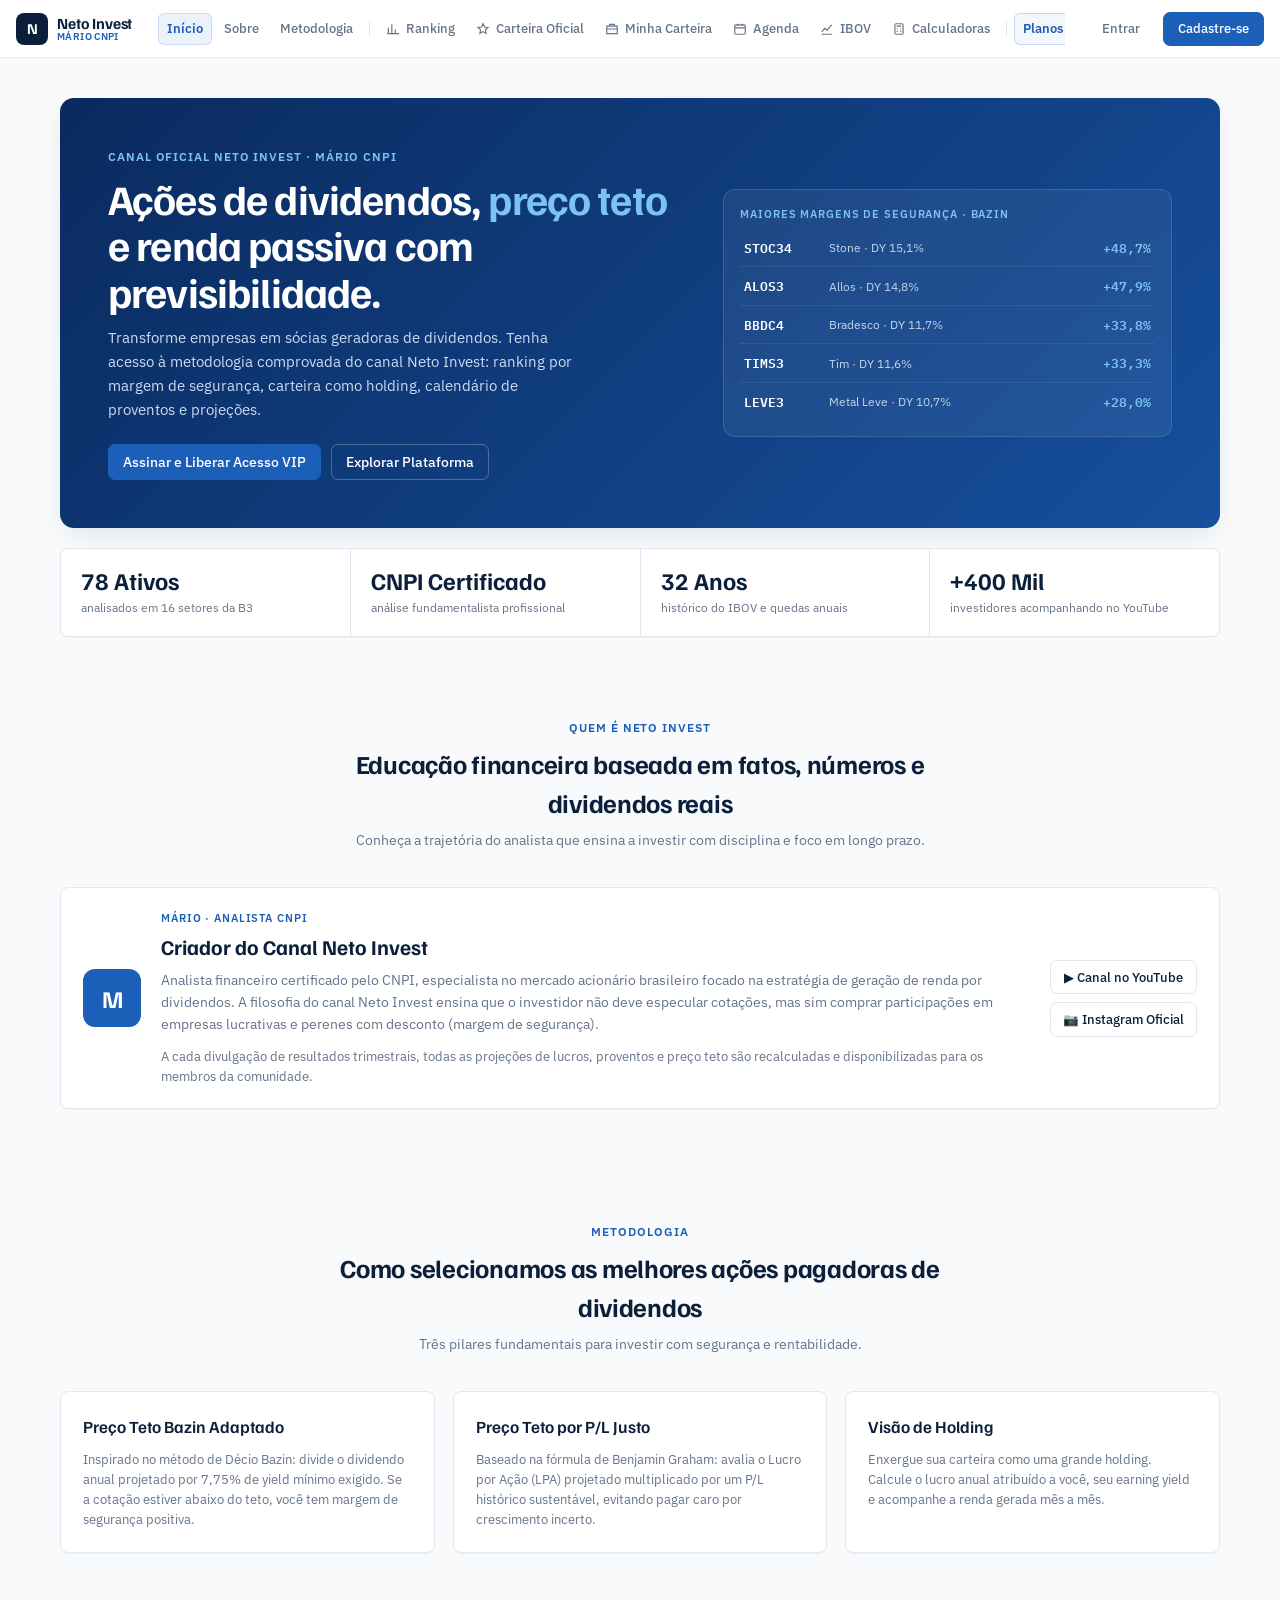
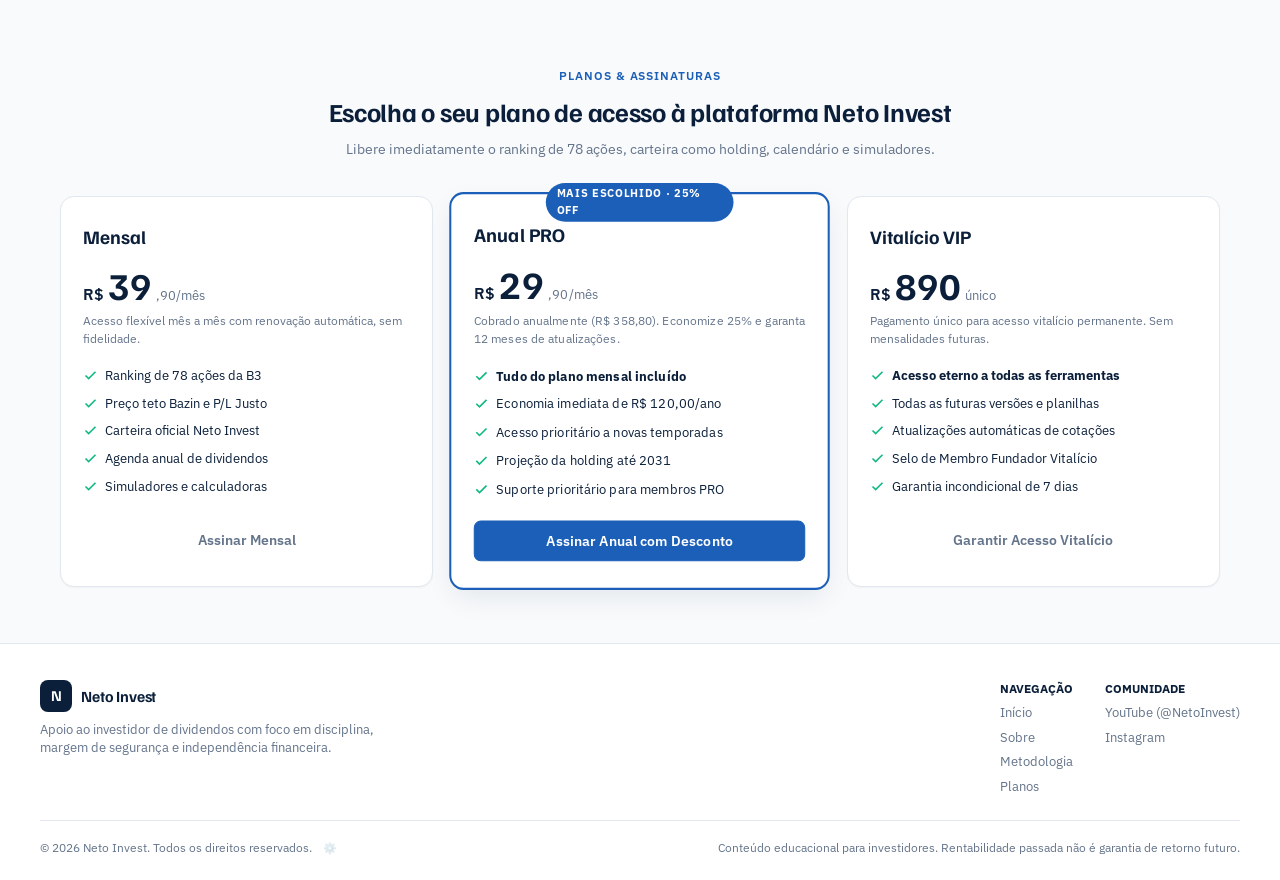
==== index.html @ 508e2dab "feat: site neto invest com landing page e plataforma de membros" ====
<!doctype html>
<html lang="pt-BR">
<head>
<meta charset="utf-8">
<meta name="viewport" content="width=device-width,initial-scale=1,viewport-fit=cover">
<title>Neto Invest · Ações de Dividendos, Preço Teto & Análise Fundamentalista</title>
<meta name="description" content="Plataforma oficial Neto Invest com Mário, CNPI. Preço teto por Bazin e Graham, carteira como holding, agenda de dividendos e simuladores para investidores de longo prazo.">

<!-- Google Fonts -->
<link rel="preconnect" href="https://fonts.googleapis.com">
<link rel="preconnect" href="https://fonts.gstatic.com" crossorigin>
<link rel="stylesheet" href="https://fonts.googleapis.com/css2?family=Familjen+Grotesk:wght@500;600;700&family=IBM+Plex+Sans:wght@400;500;600&family=IBM+Plex+Mono:wght@400;500;600&display=swap">

<style>
/* ==========================================================================
   NETO INVEST - Design System Minimalista & Responsivo
   ========================================================================== */

:root {
  --bg: #F8FAFC;
  --surface: #FFFFFF;
  --sunk: #F1F5F9;
  --line: #E2E8F0;
  --line-strong: #CBD5E1;
  --ink: #0B1F3A;
  --muted: #64748B;
  --accent: #1B5FB8;
  --accent-ink: #FFFFFF;
  --accent-soft: #EAF2FC;
  --gold: #2A8CD8;
  --gold-soft: #E5F2FC;
  --good: #10B981;
  --good-soft: #ECFDF5;
  --warn: #B7780A;
  --warn-soft: #FBF0D9;
  --bad: #EF4444;
  --bad-soft: #FEE2E2;
  --side: #FFFFFF;
  --side-ink: #0B1F3A;
  --side-muted: #6A7B90;
  --hero: #0A2A5E;
  --sky: #7CC3F2;

  --f-display: "Familjen Grotesk", -apple-system, BlinkMacSystemFont, "Segoe UI", Roboto, sans-serif;
  --f-body: "IBM Plex Sans", -apple-system, BlinkMacSystemFont, "Segoe UI", Roboto, sans-serif;
  --f-mono: "IBM Plex Mono", SFMono-Regular, Menlo, Monaco, Consolas, monospace;

  --r: 8px;
  --r-lg: 14px;
  --shadow-sm: 0 1px 2px rgba(0, 0, 0, 0.04);
  --shadow-md: 0 4px 14px -2px rgba(11, 31, 58, 0.06);
  --shadow-lg: 0 10px 28px -4px rgba(11, 31, 58, 0.09);
}

*, *::before, *::after {
  box-sizing: border-box;
  margin: 0;
  padding: 0;
}

html {
  scroll-behavior: smooth;
  height: 100%;
}

body {
  background: var(--bg);
  color: var(--ink);
  font-family: var(--f-body);
  font-size: 14px;
  line-height: 1.5;
  -webkit-font-smoothing: antialiased;
  min-height: 100%;
  display: flex;
  flex-direction: column;
}

a {
  color: inherit;
  text-decoration: none;
}

.num, td.n, .mono {
  font-family: var(--f-mono);
  font-variant-numeric: tabular-nums;
}

/* ==========================================================================
   TOP HEADER (100% Horizontal, Alinhado, Minimalista)
   ========================================================================== */

.site-header {
  position: sticky;
  top: 0;
  z-index: 1000;
  height: 58px;
  background: rgba(255, 255, 255, 0.98);
  backdrop-filter: blur(14px);
  -webkit-backdrop-filter: blur(14px);
  border-bottom: 1px solid var(--line);
  padding: 0 16px;
  display: flex;
  align-items: center;
  width: 100%;
}

.nav-container {
  width: 100%;
  max-width: 1400px;
  margin: 0 auto;
  display: flex;
  align-items: center;
  justify-content: space-between;
  gap: 12px;
  height: 100%;
}

.brand-wrapper {
  display: flex;
  align-items: center;
  gap: 9px;
  text-decoration: none;
  cursor: pointer;
  flex-shrink: 0;
}

.brand-icon {
  width: 32px;
  height: 32px;
  border-radius: 8px;
  background: var(--ink);
  color: #FFFFFF;
  display: grid;
  place-items: center;
  font-family: var(--f-display);
  font-weight: 700;
  font-size: 15px;
}

.brand-text-group {
  display: flex;
  flex-direction: column;
  line-height: 1.15;
}

.brand-title {
  font-family: var(--f-display);
  font-size: 15.5px;
  font-weight: 700;
  color: var(--ink);
  letter-spacing: -0.01em;
  white-space: nowrap;
}

.brand-tag {
  font-size: 9.5px;
  font-weight: 600;
  color: var(--accent);
  letter-spacing: 0.04em;
  text-transform: uppercase;
}

/* Horizontal Nav Menu */
.main-horizontal-nav {
  display: flex !important;
  flex-direction: row !important;
  align-items: center !important;
  gap: 3px !important;
  overflow-x: auto !important;
  white-space: nowrap !important;
  scrollbar-width: none !important;
  -webkit-overflow-scrolling: touch !important;
  flex: 1 !important;
  justify-content: flex-start !important; margin: 0 10px !important;
  padding: 0 4px !important;
}

.main-horizontal-nav::-webkit-scrollbar {
  display: none !important;
}

.hnav-link {
  display: inline-flex !important;
  flex-direction: row !important;
  align-items: center !important;
  gap: 6px !important;
  height: 32px !important;
  padding: 0 8px !important;
  border-radius: 6px !important;
  font-size: 12.5px !important;
  font-weight: 500 !important;
  color: var(--muted) !important;
  text-decoration: none !important;
  white-space: nowrap !important;
  transition: all 0.15s ease !important;
  background: transparent !important;
  border: 1px solid transparent !important;
  cursor: pointer !important;
  flex-shrink: 0 !important;
}

.hnav-link:hover {
  color: var(--ink) !important;
  background: var(--sunk) !important;
}

.hnav-link.active {
  color: var(--accent) !important;
  background: var(--accent-soft) !important;
  border-color: rgba(27, 95, 184, 0.15) !important;
  font-weight: 600 !important;
}

.hnav-svg {
  width: 14px !important;
  height: 14px !important;
  stroke: currentColor !important;
  fill: none !important;
  stroke-width: 1.8 !important;
  flex-shrink: 0 !important;
}

.hnav-divider {
  width: 1px !important;
  height: 16px !important;
  background: var(--line) !important;
  margin: 0 4px !important;
  flex-shrink: 0 !important;
  display: inline-block !important;
}

.hnav-cta {
  color: var(--accent) !important;
  font-weight: 600 !important;
  background: rgba(27, 95, 184, 0.05) !important;
  border: 1px solid rgba(27, 95, 184, 0.2) !important;
}

.hnav-cta:hover {
  background: var(--accent-soft) !important;
  border-color: var(--accent) !important;
}

.user-actions {
  display: flex;
  align-items: center;
  gap: 8px;
  flex-shrink: 0;
}

.user-actions button, .user-actions .btn {
  font-size: 13px;
  padding: 6px 14px;
  height: 34px;
  white-space: nowrap;
}

.user-profile-badge {
  display: flex;
  align-items: center;
  gap: 8px;
  background: var(--surface);
  border: 1px solid var(--line);
  padding: 3px 10px;
  border-radius: 99px;
  height: 34px;
}

.user-avatar {
  width: 22px;
  height: 22px;
  border-radius: 50%;
  background: var(--accent);
  color: #fff;
  font-size: 11px;
  font-weight: 700;
  display: grid;
  place-items: center;
}

.user-info {
  display: flex;
  align-items: center;
  gap: 6px;
  font-size: 12px;
}

.plan-pill {
  font-size: 10px;
  padding: 2px 6px;
  border-radius: 99px;
  font-weight: 600;
  text-transform: uppercase;
}

.plan-pill.vip {
  background: var(--gold-soft);
  color: var(--accent);
}

.plan-pill.free {
  background: var(--sunk);
  color: var(--muted);
}

/* ==========================================================================
   Botões e Controles
   ========================================================================== */

button, .btn {
  font-family: inherit;
  font-size: 13.5px;
  font-weight: 500;
  border-radius: 7px;
  border: 1px solid var(--line);
  background: var(--surface);
  color: var(--ink);
  padding: 7px 14px;
  cursor: pointer;
  display: inline-flex;
  align-items: center;
  justify-content: center;
  gap: 6px;
  transition: all 0.15s ease;
}

button:hover, .btn:hover {
  border-color: var(--muted);
}

button.pri, .btn.pri {
  background: var(--accent);
  color: #FFFFFF;
  border-color: var(--accent);
}

button.pri:hover, .btn.pri:hover {
  background: #14488D;
  border-color: #14488D;
}

button.ghost, .btn.ghost {
  background: transparent;
  border-color: transparent;
  color: var(--muted);
}

button.ghost:hover, .btn.ghost:hover {
  color: var(--ink);
  background: var(--sunk);
}

button.x {
  border: 0;
  background: transparent;
  color: var(--muted);
  padding: 4px;
  font-size: 16px;
  cursor: pointer;
}

button.x:hover {
  color: var(--bad);
}

input, select {
  font: inherit;
  color: var(--ink);
  background: var(--surface);
  border: 1px solid var(--line);
  border-radius: 7px;
  padding: 7px 11px;
  font-size: 13.5px;
}

input:focus, select:focus {
  outline: none;
  border-color: var(--accent);
  box-shadow: 0 0 0 3px rgba(27, 95, 184, 0.12);
}

/* ==========================================================================
   Layout da Página e Seções
   ========================================================================== */

.landing-section {
  padding: 56px 20px;
  max-width: 1200px;
  margin: 0 auto;
  width: 100%;
}

.site-hero {
  padding: 40px 20px 24px;
  max-width: 1200px;
  margin: 0 auto;
}

.hero-card {
  background: linear-gradient(135deg, #0A2A5E 0%, #16509E 100%);
  color: #FFFFFF;
  border-radius: var(--r-lg);
  padding: clamp(26px, 4vw, 48px);
  display: grid;
  grid-template-columns: minmax(0, 1.3fr) minmax(0, 1fr);
  gap: 32px;
  align-items: center;
  box-shadow: var(--shadow-lg);
}

.hero-tag {
  color: var(--sky);
  font-size: 11.5px;
  letter-spacing: 0.08em;
  text-transform: uppercase;
  font-weight: 600;
  display: inline-block;
  margin-bottom: 10px;
}

.hero-card h1 {
  font-family: var(--f-display);
  font-size: clamp(28px, 4vw, 42px);
  line-height: 1.1;
  font-weight: 700;
  letter-spacing: -0.02em;
  margin-bottom: 12px;
  color: #fff;
}

.hero-card h1 em {
  font-style: normal;
  color: var(--sky);
}

.hero-card p {
  color: #C9DCF2;
  font-size: 15px;
  line-height: 1.6;
  max-width: 52ch;
  margin-bottom: 22px;
}

.hero-buttons {
  display: flex;
  gap: 10px;
  flex-wrap: wrap;
}

.hero-tape {
  background: rgba(255, 255, 255, 0.06);
  border: 1px solid rgba(255, 255, 255, 0.12);
  border-radius: 12px;
  padding: 16px;
  display: flex;
  flex-direction: column;
  gap: 2px;
}

.hero-tape .tape-row {
  display: grid;
  grid-template-columns: 75px 1fr auto;
  gap: 10px;
  align-items: center;
  padding: 8px 4px;
  border-bottom: 1px solid rgba(255, 255, 255, 0.08);
  font-size: 13px;
}

.hero-tape .tape-row:last-child {
  border-bottom: 0;
}

.hero-tape .tk {
  color: #FFFFFF;
  font-family: var(--f-mono);
  font-weight: 600;
}

.hero-tape .co {
  color: #C3D5EB;
  font-size: 12px;
}

.hero-tape .mg {
  color: var(--sky);
  font-family: var(--f-mono);
  font-weight: 600;
}

/* Métricas */
.metrics-row {
  display: grid;
  grid-template-columns: repeat(4, 1fr);
  gap: 1px;
  background: var(--line);
  border: 1px solid var(--line);
  border-radius: var(--r);
  overflow: hidden;
  box-shadow: var(--shadow-sm);
  margin-top: 20px;
}

.metric-item {
  background: var(--surface);
  padding: 18px 20px;
}

.metric-item b {
  display: block;
  font-family: var(--f-display);
  font-size: 24px;
  font-weight: 700;
  color: var(--ink);
  line-height: 1.1;
  margin-bottom: 4px;
}

.metric-item span {
  font-size: 12px;
  color: var(--muted);
}

/* Cabeçalhos de Seção */
.section-head {
  text-align: center;
  max-width: 640px;
  margin: 0 auto 36px;
}

.section-head .eyebrow {
  color: var(--accent);
  font-size: 11.5px;
  font-weight: 600;
  letter-spacing: 0.08em;
  text-transform: uppercase;
}

.section-head h2 {
  font-family: var(--f-display);
  font-size: 26px;
  font-weight: 700;
  margin: 6px 0 8px;
  letter-spacing: -0.01em;
}

.section-head p {
  color: var(--muted);
  font-size: 14px;
}

/* Grid de Metodologia */
.features-grid {
  display: grid;
  grid-template-columns: repeat(3, 1fr);
  gap: 18px;
}

.feature-box {
  background: var(--surface);
  border: 1px solid var(--line);
  border-radius: var(--r);
  padding: 22px;
  display: flex;
  flex-direction: column;
  gap: 10px;
  box-shadow: var(--shadow-sm);
  transition: all 0.2s ease;
}

.feature-box:hover {
  border-color: var(--accent);
  box-shadow: var(--shadow-md);
  transform: translateY(-2px);
}

.feature-box h3 {
  font-family: var(--f-display);
  font-size: 17px;
  font-weight: 600;
}

.feature-box p {
  color: var(--muted);
  font-size: 13px;
  line-height: 1.55;
}

/* Painel Sobre */
.panel {
  background: var(--surface);
  border: 1px solid var(--line);
  border-radius: var(--r);
  padding: 22px;
  box-shadow: var(--shadow-sm);
}

.about {
  display: grid;
  grid-template-columns: auto minmax(0, 1fr) auto;
  gap: 20px;
  align-items: center;
}

.avatar {
  width: 58px;
  height: 58px;
  border-radius: 12px;
  background: var(--accent);
  color: var(--accent-ink);
  display: grid;
  place-items: center;
  font-family: var(--f-display);
  font-weight: 700;
  font-size: 24px;
}

.links {
  display: flex;
  gap: 8px;
  flex-wrap: wrap;
}

.links a {
  text-decoration: none;
  color: var(--ink);
  border: 1px solid var(--line);
  padding: 7px 12px;
  border-radius: 7px;
  font-weight: 500;
  font-size: 12.5px;
}

.links a:hover {
  border-color: var(--accent);
  color: var(--accent);
}

/* ==========================================================================
   Planos de Assinatura (Monetização)
   ========================================================================== */

.pricing-grid {
  display: grid;
  grid-template-columns: repeat(3, 1fr);
  gap: 20px;
}

.pricing-card {
  background: var(--surface);
  border: 1px solid var(--line);
  border-radius: var(--r-lg);
  padding: 26px 22px;
  display: flex;
  flex-direction: column;
  position: relative;
  box-shadow: var(--shadow-sm);
  transition: all 0.2s ease;
}

.pricing-card:hover {
  border-color: var(--accent);
  box-shadow: var(--shadow-md);
}

.pricing-card.featured {
  border-color: var(--accent);
  border-width: 2px;
  box-shadow: var(--shadow-lg);
  transform: scale(1.02);
}

.popular-badge {
  position: absolute;
  top: -11px;
  left: 50%;
  transform: translateX(-50%);
  background: var(--accent);
  color: #fff;
  font-size: 10.5px;
  font-weight: 700;
  text-transform: uppercase;
  letter-spacing: 0.05em;
  padding: 3px 11px;
  border-radius: 99px;
}

.pricing-name {
  font-family: var(--f-display);
  font-size: 19px;
  font-weight: 700;
}

.pricing-price {
  margin: 14px 0 6px;
  display: flex;
  align-items: baseline;
  gap: 4px;
}

.pricing-price .curr {
  font-size: 16px;
  font-weight: 600;
  color: var(--ink);
}

.pricing-price .val {
  font-family: var(--f-display);
  font-size: 38px;
  font-weight: 700;
  color: var(--ink);
  line-height: 1;
}

.pricing-price .cycle {
  font-size: 12.5px;
  color: var(--muted);
}

.pricing-desc {
  font-size: 12px;
  color: var(--muted);
  min-height: 36px;
  margin-bottom: 18px;
}

.pricing-features {
  display: flex;
  flex-direction: column;
  gap: 9px;
  margin-bottom: 22px;
  flex: 1;
}

.pricing-features div {
  font-size: 12.5px;
  display: flex;
  align-items: flex-start;
  gap: 7px;
  color: var(--ink);
}

.pricing-features svg {
  width: 15px;
  height: 15px;
  stroke: var(--good);
  stroke-width: 2.5;
  fill: none;
  flex-shrink: 0;
  margin-top: 2px;
}

.pricing-btn {
  width: 100%;
  padding: 10px;
  font-weight: 600;
  font-size: 13.5px;
  border-radius: 7px;
}

/* ==========================================================================
   Terminal de Membros (Conteúdo do Artefato)
   ========================================================================== */

.terminal-frame {
  background: var(--surface);
  border: 1px solid var(--line);
  border-radius: var(--r-lg);
  overflow: hidden;
  box-shadow: var(--shadow-lg);
}

.terminal-header-bar {
  background: var(--ink);
  color: #FFFFFF;
  padding: 12px 18px;
  display: flex;
  justify-content: space-between;
  align-items: center;
  border-bottom: 1px solid rgba(255, 255, 255, 0.1);
  flex-wrap: wrap;
  gap: 8px;
}

/* Platform Terminal Frame & Horizontal Layout */
.terminal-frame {
  background: var(--surface);
  border: 1px solid var(--line);
  border-radius: var(--r-lg);
  overflow: hidden;
  box-shadow: var(--shadow-md);
}

.terminal-horizontal-bar {
  display: flex;
  align-items: center;
  justify-content: space-between;
  gap: 12px;
  padding: 10px 16px;
  background: #FFFFFF;
  border-bottom: 1px solid var(--line);
  overflow-x: auto;
  scrollbar-width: none;
  -webkit-overflow-scrolling: touch;
}

.terminal-horizontal-bar::-webkit-scrollbar {
  display: none;
}

.terminal-tabs-track {
  display: flex;
  align-items: center;
  gap: 4px;
  flex-shrink: 0;
}

.ttab {
  display: inline-flex;
  align-items: center;
  gap: 7px;
  padding: 7px 14px;
  border-radius: 7px;
  font-size: 13px;
  font-weight: 500;
  color: var(--muted);
  background: transparent;
  border: 1px solid transparent;
  cursor: pointer;
  white-space: nowrap;
  transition: all 0.15s ease;
}

.ttab:hover {
  color: var(--ink);
  background: var(--sunk);
}

.ttab.active {
  color: var(--accent);
  background: var(--accent-soft);
  border-color: rgba(27, 95, 184, 0.2);
  font-weight: 600;
}

.ttab svg {
  width: 15px;
  height: 15px;
  stroke: currentColor;
  fill: none;
  stroke-width: 1.8;
  flex-shrink: 0;
}

.terminal-bar-meta {
  display: flex;
  align-items: center;
  gap: 10px;
  font-size: 12px;
  color: var(--muted);
  flex-shrink: 0;
  margin-left: auto;
}

.meta-pill {
  display: inline-flex;
  align-items: center;
  gap: 6px;
  padding: 4px 10px;
  border-radius: 99px;
  background: var(--good-soft);
  color: var(--good);
  font-size: 11px;
  font-weight: 600;
}

.meta-dot {
  width: 6px;
  height: 6px;
  border-radius: 50%;
  background: var(--good);
}

.meta-reset-btn {
  font-size: 11.5px;
  padding: 4px 10px;
  border-radius: 6px;
  background: var(--sunk);
  border: 1px solid var(--line);
  color: var(--muted);
  cursor: pointer;
  transition: all 0.15s ease;
}

.meta-reset-btn:hover {
  color: var(--bad);
  border-color: var(--bad-soft);
}

.terminal-view-body {
  width: 100%;
  min-height: 500px;
  padding: 24px 20px 40px;
  background: var(--bg);
}

.wrap {
  max-width: 1180px;
  margin: 0 auto;
  display: flex;
  flex-direction: column;
  gap: 18px;
}

header.page {
  display: flex;
  justify-content: space-between;
  align-items: flex-end;
  gap: 14px;
  flex-wrap: wrap;
}

h1 {
  font-family: var(--f-display);
  font-size: 26px;
  line-height: 1.15;
  margin: 0;
  font-weight: 700;
}

h2 {
  font-family: var(--f-display);
  font-size: 17.5px;
  margin: 0;
  font-weight: 600;
}

.sub {
  color: var(--muted);
  margin: 4px 0 0;
  max-width: 60ch;
  font-size: 13.5px;
}

.eyebrow {
  font-size: 11px;
  letter-spacing: 0.08em;
  text-transform: uppercase;
  color: var(--muted);
  font-weight: 600;
}

.panel-h {
  display: flex;
  justify-content: space-between;
  align-items: center;
  gap: 12px;
  flex-wrap: wrap;
  margin-bottom: 14px;
}

.kpis {
  display: grid;
  grid-template-columns: repeat(4, minmax(0, 1fr));
  gap: 12px;
}

.kpi {
  background: var(--surface);
  border: 1px solid var(--line);
  border-radius: var(--r);
  padding: 13px 15px;
  display: flex;
  flex-direction: column;
  gap: 3px;
  min-width: 0;
}

.kpi .v {
  font-family: var(--f-mono);
  font-size: 21px;
  font-weight: 500;
  letter-spacing: -0.01em;
  white-space: nowrap;
  overflow: hidden;
  text-overflow: ellipsis;
}

.kpi .h {
  color: var(--muted);
  font-size: 11.5px;
}

.kpi.hl {
  background: var(--accent);
  border-color: var(--accent);
  color: var(--accent-ink);
}

.kpi.hl .eyebrow, .kpi.hl .h {
  color: inherit;
  opacity: 0.85;
}

.grid2 {
  display: grid;
  grid-template-columns: minmax(0, 1fr) minmax(0, 1fr);
  gap: 18px;
}

.tbl-wrap {
  overflow-x: auto;
  margin-inline: -4px;
}

table {
  width: 100%;
  border-collapse: collapse;
  font-size: 13px;
}

th {
  font-size: 11px;
  letter-spacing: 0.06em;
  text-transform: uppercase;
  color: var(--muted);
  font-weight: 600;
  text-align: left;
  padding: 9px 8px;
  border-bottom: 1px solid var(--line);
  white-space: nowrap;
}

th.n, td.n {
  text-align: right;
}

th.sort {
  cursor: pointer;
  user-select: none;
}

th.sort:hover {
  color: var(--ink);
}

th.sort.on {
  color: var(--accent);
}

td {
  padding: 9px 8px;
  border-bottom: 1px solid var(--line);
  white-space: nowrap;
}

tbody tr:last-child td {
  border-bottom: 0;
}

tr.click {
  cursor: pointer;
}

tr.click:hover td {
  background: var(--sunk);
}

.tk {
  font-family: var(--f-mono);
  font-weight: 600;
}

.co {
  color: var(--muted);
  font-size: 12px;
}

.pill {
  display: inline-block;
  padding: 2px 7px;
  border-radius: 99px;
  font-family: var(--f-mono);
  font-size: 11.5px;
  font-weight: 500;
}

.pill.good {
  background: var(--good-soft);
  color: var(--good);
}

.pill.warn {
  background: var(--warn-soft);
  color: var(--warn);
}

.pill.bad {
  background: var(--bad-soft);
  color: var(--bad);
}

.chip {
  display: inline-block;
  padding: 2px 7px;
  border-radius: 5px;
  background: var(--sunk);
  color: var(--muted);
  font-size: 11.5px;
}

input.q {
  width: 96px;
  text-align: right;
  font-family: var(--f-mono);
  padding: 4px 7px;
}

.seg {
  display: inline-flex;
  background: var(--sunk);
  border-radius: 8px;
  padding: 3px;
  gap: 2px;
}

.seg button {
  border: 0;
  background: transparent;
  padding: 5px 11px;
  border-radius: 6px;
  color: var(--muted);
  font-size: 12.5px;
}

.seg button.on {
  background: var(--surface);
  color: var(--ink);
  box-shadow: 0 1px 2px rgba(0, 0, 0, 0.08);
}

.tools {
  display: flex;
  gap: 10px;
  flex-wrap: wrap;
  align-items: center;
}

.tools input[type=search] {
  width: 220px;
}

.legend {
  display: flex;
  gap: 14px;
  flex-wrap: wrap;
  font-size: 12px;
  color: var(--muted);
}

.legend i {
  display: inline-block;
  width: 9px;
  height: 9px;
  border-radius: 2px;
  margin-right: 5px;
  vertical-align: -1px;
}

svg text {
  font-family: var(--f-mono);
  fill: var(--muted);
  font-size: 11px;
}

.pie-wrap {
  display: grid;
  grid-template-columns: minmax(0, 220px) minmax(0, 1fr);
  gap: 36px;
  align-items: center;
}

.pie {
  width: 100%;
  max-width: 220px;
  height: auto;
}

.alist {
  display: grid;
  grid-template-columns: repeat(2, minmax(0, 1fr));
  column-gap: 36px;
  max-width: 600px;
  gap: 6px 16px;
  font-size: 12px;
}

.alist div {
  display: flex;
  justify-content: space-between;
  gap: 8px;
  align-items: center;
}

.alist i {
  width: 10px;
  height: 10px;
  border-radius: 2px;
  display: inline-block;
  margin-right: 6px;
}

.growth {
  display: flex;
  gap: 10px;
  flex-wrap: wrap;
  margin-top: 10px;
  align-items: center;
  font-size: 12px;
  color: var(--muted);
}

.growth label {
  display: flex;
  align-items: center;
  gap: 5px;
}

.growth input {
  width: 58px;
  padding: 4px 5px;
  font-family: var(--f-mono);
  text-align: right;
}

.months {
  display: grid;
  grid-template-columns: repeat(12, minmax(0, 1fr));
  gap: 6px;
}

.mo {
  background: var(--sunk);
  border-radius: 7px;
  padding: 9px 7px;
  display: flex;
  flex-direction: column;
  gap: 5px;
  min-height: 145px;
  min-width: 0;
  border: 1px solid transparent;
}

.mo.now {
  border-color: var(--gold);
  background: var(--gold-soft);
}

.mo .mh {
  display: flex;
  justify-content: space-between;
  align-items: baseline;
  font-weight: 600;
  font-size: 11.5px;
  text-transform: uppercase;
  letter-spacing: 0.05em;
}

.mo .mv {
  font-family: var(--f-mono);
  font-size: 11.5px;
  color: var(--gold);
  font-weight: 500;
}

.mo .bar {
  height: 38px;
  display: flex;
  align-items: flex-end;
}

.mo .bar span {
  display: block;
  width: 100%;
  background: var(--gold);
  border-radius: 2px 2px 0 0;
  opacity: 0.85;
}

.mo .tks {
  display: flex;
  flex-wrap: wrap;
  gap: 3px;
}

.mo .tks span {
  font-family: var(--f-mono);
  font-size: 10px;
  background: var(--surface);
  padding: 1px 3px;
  border-radius: 3px;
}

.calc {
  display: grid;
  grid-template-columns: minmax(0, 300px) minmax(0, 1fr);
  gap: 20px;
}

.form {
  display: flex;
  flex-direction: column;
  gap: 11px;
}

.form label {
  display: flex;
  flex-direction: column;
  gap: 4px;
  font-size: 12px;
  color: var(--muted);
  font-weight: 500;
}

.form input {
  font-family: var(--f-mono);
}

.big {
  font-family: var(--f-mono);
  font-size: 27px;
  font-weight: 500;
  letter-spacing: -0.01em;
}

.note {
  font-size: 12px;
  color: var(--muted);
}

.novs {
  display: grid;
  grid-template-columns: repeat(auto-fill, minmax(140px, 1fr));
  gap: 8px;
}

.novs button {
  text-align: left;
  display: flex;
  flex-direction: column;
  gap: 2px;
  padding: 11px;
}

.novs .dy {
  font-family: var(--f-mono);
  color: var(--gold);
  font-size: 12.5px;
}

.mobnav {
  display: none;
}

/* ==========================================================================
   Modais & Gavetas
   ========================================================================== */

.modal-backdrop {
  position: fixed;
  inset: 0;
  background: rgba(8, 24, 52, 0.45);
  backdrop-filter: blur(4px);
  -webkit-backdrop-filter: blur(4px);
  z-index: 200;
  display: grid;
  place-items: center;
  padding: 16px;
}

.modal-card {
  background: var(--surface);
  border: 1px solid var(--line);
  border-radius: var(--r-lg);
  padding: 24px;
  width: 100%;
  max-width: 440px;
  box-shadow: var(--shadow-lg);
  animation: modalIn 0.16s ease-out;
}

.modal-card.modal-checkout {
  max-width: 700px;
}

.modal-card.modal-api-config {
  max-width: 560px;
}

@keyframes modalIn {
  from { opacity: 0; transform: scale(0.96); }
  to { opacity: 1; transform: scale(1); }
}

.modal-header {
  display: flex;
  justify-content: space-between;
  align-items: flex-start;
  margin-bottom: 16px;
}

.auth-tabs, .payment-tabs {
  display: flex;
  background: var(--sunk);
  padding: 3px;
  border-radius: 7px;
  gap: 2px;
  margin-bottom: 14px;
}

.auth-tabs .tab-btn, .payment-tabs .tab-btn {
  flex: 1;
  border: 0;
  background: transparent;
  padding: 7px 11px;
  border-radius: 6px;
  font-size: 12.5px;
  font-weight: 500;
  color: var(--muted);
}

.auth-tabs .tab-btn.active, .payment-tabs .tab-btn.active {
  background: var(--surface);
  color: var(--ink);
  font-weight: 600;
  box-shadow: 0 1px 3px rgba(0, 0, 0, 0.08);
}

.form-group {
  display: flex;
  flex-direction: column;
  gap: 4px;
  margin-bottom: 12px;
}

.form-group label {
  font-size: 12px;
  font-weight: 500;
  color: var(--muted);
}

.checkout-grid {
  display: grid;
  grid-template-columns: 1fr 1.25fr;
  gap: 22px;
}

.checkout-summary {
  background: var(--sunk);
  padding: 18px;
  border-radius: var(--r);
  display: flex;
  flex-direction: column;
  gap: 12px;
}

.checkout-plan-badge {
  background: var(--surface);
  border: 1px solid var(--line);
  padding: 11px;
  border-radius: 7px;
  display: flex;
  flex-direction: column;
}

.checkout-plan-badge b {
  font-size: 17px;
  color: var(--accent);
}

.checkout-plan-badge small {
  font-size: 11px;
  color: var(--muted);
}

.checkout-features-list {
  display: flex;
  flex-direction: column;
  gap: 7px;
  font-size: 12px;
}

.pix-payment-box {
  background: var(--surface);
  border: 1px solid var(--line);
  border-radius: 7px;
  padding: 12px;
  display: flex;
  gap: 12px;
  align-items: center;
  margin-bottom: 12px;
}

.pix-qr-fake {
  width: 80px;
  height: 80px;
  border-radius: 6px;
  background: #fff;
  border: 1px solid var(--line);
  display: grid;
  place-items: center;
  flex-shrink: 0;
}

.drawer-bg {
  position: fixed;
  inset: 0;
  background: rgba(8, 24, 52, 0.4);
  z-index: 200;
}

.drawer {
  position: fixed;
  top: 0;
  right: 0;
  bottom: 0;
  width: min(430px, 100%);
  background: var(--surface);
  z-index: 201;
  padding: 20px;
  overflow-y: auto;
  display: flex;
  flex-direction: column;
  gap: 15px;
  border-left: 1px solid var(--line);
  box-shadow: var(--shadow-lg);
  animation: slideRight 0.16s ease-out;
}

@keyframes slideRight {
  from { transform: translateX(25px); opacity: 0.5; }
  to { transform: translateX(0); opacity: 1; }
}

.dl {
  display: grid;
  grid-template-columns: 1fr 1fr;
  gap: 8px;
}

.dl div {
  background: var(--sunk);
  border-radius: 7px;
  padding: 8px 10px;
  min-width: 0;
}

.dl dt {
  font-size: 10.5px;
  color: var(--muted);
  letter-spacing: 0.04em;
}

.dl dd {
  margin: 2px 0 0;
  font-family: var(--f-mono);
  font-size: 14.5px;
  font-weight: 500;
}

.mbar {
  display: grid;
  grid-template-columns: repeat(12, 1fr);
  gap: 3px;
}

.mbar span {
  font-size: 9.5px;
  text-align: center;
  padding: 5px 0;
  border-radius: 4px;
  background: var(--sunk);
  color: var(--muted);
  text-transform: uppercase;
}

.mbar span.on {
  background: var(--gold);
  color: var(--surface);
  font-weight: 600;
}

.toast {
  position: fixed;
  bottom: 24px;
  left: 50%;
  transform: translateX(-50%);
  background: var(--ink);
  color: #FFFFFF;
  padding: 9px 18px;
  border-radius: 99px;
  z-index: 300;
  font-size: 13px;
  box-shadow: var(--shadow-lg);
}

/* ==========================================================================
   Footer
   ========================================================================== */

.site-footer {
  background: #FFFFFF;
  border-top: 1px solid var(--line);
  padding: 36px 20px 24px;
  margin-top: auto;
}

.footer-container {
  max-width: 1200px;
  margin: 0 auto;
  display: flex;
  justify-content: space-between;
  align-items: flex-start;
  gap: 28px;
  flex-wrap: wrap;
}

.footer-bottom {
  max-width: 1200px;
  margin: 24px auto 0;
  padding-top: 18px;
  border-top: 1px solid var(--line);
  display: flex;
  justify-content: space-between;
  font-size: 11.5px;
  color: var(--muted);
  flex-wrap: wrap;
  gap: 10px;
}

/* ==========================================================================
   Responsividade
   ========================================================================== */

@media (max-width: 900px) {
  .hero-card, .grid2, .calc {
    grid-template-columns: minmax(0, 1fr);
  }
  .features-grid, .pricing-grid {
    grid-template-columns: 1fr;
  }
  .kpis {
    grid-template-columns: repeat(2, minmax(0, 1fr));
  }
  .months {
    grid-template-columns: repeat(4, minmax(0, 1fr));
  }
  .checkout-grid {
    grid-template-columns: 1fr;
  }
}

@media (max-width: 900px) {
  .hero-card, .grid2, .calc {
    grid-template-columns: minmax(0, 1fr);
  }
  .features-grid, .pricing-grid {
    grid-template-columns: 1fr;
  }
  .kpis {
    grid-template-columns: repeat(2, minmax(0, 1fr));
  }
  .months {
    grid-template-columns: repeat(4, minmax(0, 1fr));
  }
  .checkout-grid {
    grid-template-columns: 1fr;
  }
  .main-horizontal-nav {
    justify-content: flex-start;
  }
}

@media (max-width: 768px) {
  .site-header {
    height: 54px;
    padding: 0 12px;
  }
  .brand-text-group .brand-tag {
    display: none;
  }
  .metrics-row {
    grid-template-columns: repeat(2, 1fr);
  }
  .terminal-view-body {
    padding: 16px 10px 32px;
  }
  .months {
    grid-template-columns: repeat(3, minmax(0, 1fr));
  }
  .alist {
    grid-template-columns: 1fr;
  }
  .about {
    grid-template-columns: minmax(0, 1fr);
  }
}
</style>
</head>
<body>

  <!-- ========================================================================
       TOP HEADER (Minimalista, Compacto, 56px de Altura)
       ======================================================================== -->
  <header class="site-header">
    <div class="nav-container">
      <a href="#home" class="brand-wrapper" onclick="window.TerminalApp && window.TerminalApp.goToLanding('home')">
        <div class="brand-icon">N</div>
        <div class="brand-text-group">
          <span class="brand-title">Neto Invest</span>
          <span class="brand-tag">Mário CNPI</span>
        </div>
      </a>

      <!-- Menu Horizontal Completo com Todas as Opções -->
      <nav class="main-horizontal-nav" id="main-horizontal-nav">
        <a href="#home" class="hnav-link active" data-tab="home">Início</a>
        <a href="#sobre" class="hnav-link" data-tab="sobre">Sobre</a>
        <a href="#metodologia" class="hnav-link" data-tab="metodologia">Metodologia</a>
        
        <span class="hnav-divider"></span>
        
        <!-- Ferramentas da Plataforma: abrem em nova janela -->
        <a href="javascript:void(0)" class="hnav-link hnav-tool" onclick="window.openPlataforma('ranking')">
          <svg viewBox="0 0 24 24" class="hnav-svg"><path d="M4 20V10M10 20V4M16 20v-7M22 20H2" stroke="currentColor" fill="none" stroke-width="2"/></svg>
          <span>Ranking</span>
        </a>
        <a href="javascript:void(0)" class="hnav-link hnav-tool" onclick="window.openPlataforma('carteira-neto')">
          <svg viewBox="0 0 24 24" class="hnav-svg"><path d="M12 3l2.6 5.6 6 .7-4.5 4.1 1.2 6L12 16.4 6.7 19.4l1.2-6L3.4 9.3l6-.7z" stroke="currentColor" fill="none" stroke-width="2"/></svg>
          <span>Carteira Oficial</span>
        </a>
        <a href="javascript:void(0)" class="hnav-link hnav-tool" onclick="window.openPlataforma('carteira')">
          <svg viewBox="0 0 24 24" class="hnav-svg"><path d="M3 7h18v13H3z" stroke="currentColor" fill="none" stroke-width="2"/><path d="M8 7V4h8v3M3 12h18" stroke="currentColor" fill="none" stroke-width="2"/></svg>
          <span>Minha Carteira</span>
        </a>
        <a href="javascript:void(0)" class="hnav-link hnav-tool" onclick="window.openPlataforma('agenda')">
          <svg viewBox="0 0 24 24" class="hnav-svg"><rect x="3" y="5" width="18" height="16" rx="2" stroke="currentColor" fill="none" stroke-width="2"/><path d="M3 10h18M8 3v4M16 3v4" stroke="currentColor" fill="none" stroke-width="2"/></svg>
          <span>Agenda</span>
        </a>
        <a href="javascript:void(0)" class="hnav-link hnav-tool" onclick="window.openPlataforma('ibov')">
          <svg viewBox="0 0 24 24" class="hnav-svg"><path d="M3 17l5-6 4 3 8-9M3 21h18" stroke="currentColor" fill="none" stroke-width="2"/></svg>
          <span>IBOV</span>
        </a>
        <a href="javascript:void(0)" class="hnav-link hnav-tool" onclick="window.openPlataforma('calculadoras')">
          <svg viewBox="0 0 24 24" class="hnav-svg"><rect x="5" y="3" width="14" height="18" rx="2" stroke="currentColor" fill="none" stroke-width="2"/><path d="M8 7h8M8 12h2M14 12h2M8 16h2M14 16h2" stroke="currentColor" fill="none" stroke-width="2"/></svg>
          <span>Calculadoras</span>
        </a>
        
        <span class="hnav-divider"></span>
        
        <a href="#planos" class="hnav-link hnav-cta" data-tab="planos">Planos VIP</a>
      </nav>

      <!-- Ações de Login e Cadastro -->
      <div class="user-actions" id="navbar-user-area">
        <button class="ghost nav-login-btn" onclick="window.AppUI.openAuthModal('login')">Entrar</button>
        <button class="pri nav-register-btn" onclick="window.AppUI.openAuthModal('register')">Cadastre-se</button>
      </div>
    </div>
  </header>

  <!-- ========================================================================
       SEÇÃO 1: HOME (Apresentação do Canal Neto Invest)
       ======================================================================== -->
  <section class="site-hero" id="home">
    <div class="hero-card">
      <div>
        <span class="hero-tag">Canal Oficial Neto Invest · Mário CNPI</span>
        <h1>Ações de dividendos, <em>preço teto</em> e renda passiva com previsibilidade.</h1>
        <p>
          Transforme empresas em sócias geradoras de dividendos. Tenha acesso à metodologia comprovada do canal Neto Invest: ranking por margem de segurança, carteira como holding, calendário de proventos e projeções.
        </p>
        <div class="hero-buttons">
          <a class="btn pri" href="#planos">Assinar e Liberar Acesso VIP</a>
          <a class="btn ghost" href="javascript:void(0)" onclick="window.openPlataforma()" style="color:#fff;border:1px solid rgba(255,255,255,0.25);">
            Explorar Plataforma
          </a>
        </div>
      </div>

      <div class="hero-tape">
        <div class="eyebrow" style="color:var(--sky);margin-bottom:6px;">Maiores Margens de Segurança · Bazin</div>
        <div class="tape-row"><span class="tk">STOC34</span><span class="co">Stone · DY 15,1%</span><span class="mg">+48,7%</span></div>
        <div class="tape-row"><span class="tk">ALOS3</span><span class="co">Allos · DY 14,8%</span><span class="mg">+47,9%</span></div>
        <div class="tape-row"><span class="tk">BBDC4</span><span class="co">Bradesco · DY 11,7%</span><span class="mg">+33,8%</span></div>
        <div class="tape-row"><span class="tk">TIMS3</span><span class="co">Tim · DY 11,6%</span><span class="mg">+33,3%</span></div>
        <div class="tape-row"><span class="tk">LEVE3</span><span class="co">Metal Leve · DY 10,7%</span><span class="mg">+28,0%</span></div>
      </div>
    </div>

    <!-- Barra de Métricas -->
    <div class="metrics-row">
      <div class="metric-item">
        <b>78 Ativos</b>
        <span>analisados em 16 setores da B3</span>
      </div>
      <div class="metric-item">
        <b>CNPI Certificado</b>
        <span>análise fundamentalista profissional</span>
      </div>
      <div class="metric-item">
        <b>32 Anos</b>
        <span>histórico do IBOV e quedas anuais</span>
      </div>
      <div class="metric-item">
        <b>+400 Mil</b>
        <span>investidores acompanhando no YouTube</span>
      </div>
    </div>
  </section>

  <!-- ========================================================================
       SEÇÃO 2: SOBRE NETO INVEST
       ======================================================================== -->
  <section class="landing-section" id="sobre">
    <div class="section-head">
      <span class="eyebrow">Quem é Neto Invest</span>
      <h2>Educação financeira baseada em fatos, números e dividendos reais</h2>
      <p>Conheça a trajetória do analista que ensina a investir com disciplina e foco em longo prazo.</p>
    </div>

    <div class="panel about">
      <div class="avatar">M</div>
      <div>
        <div class="eyebrow" style="color:var(--accent)">Mário · Analista CNPI</div>
        <h3 style="font-size:21px;margin:4px 0 8px;font-family:var(--f-display);">Criador do Canal Neto Invest</h3>
        <p style="color:var(--muted);font-size:13.5px;line-height:1.6;margin-bottom:12px;">
          Analista financeiro certificado pelo CNPI, especialista no mercado acionário brasileiro focado na estratégia de geração de renda por dividendos. A filosofia do canal Neto Invest ensina que o investidor não deve especular cotações, mas sim comprar participações em empresas lucrativas e perenes com desconto (margem de segurança).
        </p>
        <p style="color:var(--muted);font-size:13px;line-height:1.5;">
          A cada divulgação de resultados trimestrais, todas as projeções de lucros, proventos e preço teto são recalculadas e disponibilizadas para os membros da comunidade.
        </p>
      </div>
      <div class="links" style="flex-direction:column;min-width:140px;">
        <a href="https://www.youtube.com/@NetoInvest" target="_blank" rel="noopener" style="text-align:center;">▶ Canal no YouTube</a>
        <a href="https://www.instagram.com/neto.invest/" target="_blank" rel="noopener" style="text-align:center;">📷 Instagram Oficial</a>
      </div>
    </div>
  </section>

  <!-- ========================================================================
       SEÇÃO 3: METODOLOGIA
       ======================================================================== -->
  <section class="landing-section" id="metodologia">
    <div class="section-head">
      <span class="eyebrow">Metodologia</span>
      <h2>Como selecionamos as melhores ações pagadoras de dividendos</h2>
      <p>Três pilares fundamentais para investir com segurança e rentabilidade.</p>
    </div>

    <div class="features-grid">
      <div class="feature-box">
        <h3>Preço Teto Bazin Adaptado</h3>
        <p>
          Inspirado no método de Décio Bazin: divide o dividendo anual projetado por 7,75% de yield mínimo exigido. Se a cotação estiver abaixo do teto, você tem margem de segurança positiva.
        </p>
      </div>

      <div class="feature-box">
        <h3>Preço Teto por P/L Justo</h3>
        <p>
          Baseado na fórmula de Benjamin Graham: avalia o Lucro por Ação (LPA) projetado multiplicado por um P/L histórico sustentável, evitando pagar caro por crescimento incerto.
        </p>
      </div>

      <div class="feature-box">
        <h3>Visão de Holding</h3>
        <p>
          Enxergue sua carteira como uma grande holding. Calcule o lucro anual atribuído a você, seu earning yield e acompanhe a renda gerada mês a mês.
        </p>
      </div>
    </div>
  </section>

  <!-- ========================================================================
       SEÇÃO 4: PLANOS (Comprar Acesso à Plataforma - Monetização)
       ======================================================================== -->
  <section class="landing-section" id="planos">
    <div class="section-head">
      <span class="eyebrow">Planos & Assinaturas</span>
      <h2>Escolha o seu plano de acesso à plataforma Neto Invest</h2>
      <p>Libere imediatamente o ranking de 78 ações, carteira como holding, calendário e simuladores.</p>
    </div>

    <div class="pricing-grid">
      <!-- Mensal -->
      <div class="pricing-card">
        <div class="pricing-name">Mensal</div>
        <div class="pricing-price">
          <span class="curr">R$</span>
          <span class="val">39</span>
          <span class="cycle">,90/mês</span>
        </div>
        <div class="pricing-desc">Acesso flexível mês a mês com renovação automática, sem fidelidade.</div>
        <div class="pricing-features">
          <div><svg viewBox="0 0 24 24"><path d="M20 6L9 17l-5-5"/></svg> Ranking de 78 ações da B3</div>
          <div><svg viewBox="0 0 24 24"><path d="M20 6L9 17l-5-5"/></svg> Preço teto Bazin e P/L Justo</div>
          <div><svg viewBox="0 0 24 24"><path d="M20 6L9 17l-5-5"/></svg> Carteira oficial Neto Invest</div>
          <div><svg viewBox="0 0 24 24"><path d="M20 6L9 17l-5-5"/></svg> Agenda anual de dividendos</div>
          <div><svg viewBox="0 0 24 24"><path d="M20 6L9 17l-5-5"/></svg> Simuladores e calculadoras</div>
        </div>
        <button class="ghost pricing-btn" onclick="window.Checkout.openModal('mensal')">Assinar Mensal</button>
      </div>

      <!-- Anual PRO (Destaque) -->
      <div class="pricing-card featured">
        <span class="popular-badge">Mais Escolhido · 25% OFF</span>
        <div class="pricing-name">Anual PRO</div>
        <div class="pricing-price">
          <span class="curr">R$</span>
          <span class="val">29</span>
          <span class="cycle">,90/mês</span>
        </div>
        <div class="pricing-desc">Cobrado anualmente (R$ 358,80). Economize 25% e garanta 12 meses de atualizações.</div>
        <div class="pricing-features">
          <div><svg viewBox="0 0 24 24"><path d="M20 6L9 17l-5-5"/></svg> <b>Tudo do plano mensal incluído</b></div>
          <div><svg viewBox="0 0 24 24"><path d="M20 6L9 17l-5-5"/></svg> Economia imediata de R$ 120,00/ano</div>
          <div><svg viewBox="0 0 24 24"><path d="M20 6L9 17l-5-5"/></svg> Acesso prioritário a novas temporadas</div>
          <div><svg viewBox="0 0 24 24"><path d="M20 6L9 17l-5-5"/></svg> Projeção da holding até 2031</div>
          <div><svg viewBox="0 0 24 24"><path d="M20 6L9 17l-5-5"/></svg> Suporte prioritário para membros PRO</div>
        </div>
        <button class="pri pricing-btn" onclick="window.Checkout.openModal('anual')">Assinar Anual com Desconto</button>
      </div>

      <!-- Vitalício -->
      <div class="pricing-card">
        <div class="pricing-name">Vitalício VIP</div>
        <div class="pricing-price">
          <span class="curr">R$</span>
          <span class="val">890</span>
          <span class="cycle">único</span>
        </div>
        <div class="pricing-desc">Pagamento único para acesso vitalício permanente. Sem mensalidades futuras.</div>
        <div class="pricing-features">
          <div><svg viewBox="0 0 24 24"><path d="M20 6L9 17l-5-5"/></svg> <b>Acesso eterno a todas as ferramentas</b></div>
          <div><svg viewBox="0 0 24 24"><path d="M20 6L9 17l-5-5"/></svg> Todas as futuras versões e planilhas</div>
          <div><svg viewBox="0 0 24 24"><path d="M20 6L9 17l-5-5"/></svg> Atualizações automáticas de cotações</div>
          <div><svg viewBox="0 0 24 24"><path d="M20 6L9 17l-5-5"/></svg> Selo de Membro Fundador Vitalício</div>
          <div><svg viewBox="0 0 24 24"><path d="M20 6L9 17l-5-5"/></svg> Garantia incondicional de 7 dias</div>
        </div>
        <button class="ghost pricing-btn" onclick="window.Checkout.openModal('vitalicio')">Garantir Acesso Vitalício</button>
      </div>
    </div>
  </section>

  <!-- ========================================================================
       SEÇÃO 5: ACESSO AO CONTEÚDO (Terminal de Investimentos - O Arquivo HTML)
       ======================================================================== -->
  
  <!-- Camada Global de Modais (Drawer da Ação e Modais de Auth/Checkout) -->
  <div id="layer"></div>

  <!-- Footer -->
  <footer class="site-footer">
    <div class="footer-container">
      <div>
        <div class="brand-wrapper" style="margin-bottom:8px;">
          <div class="brand-icon">N</div>
          <span class="brand-title">Neto Invest</span>
        </div>
        <p style="font-size:12.5px;color:var(--muted);max-width:340px;">
          Apoio ao investidor de dividendos com foco em disciplina, margem de segurança e independência financeira.
        </p>
      </div>

      <div style="display:flex;gap:32px;flex-wrap:wrap;">
        <div style="display:flex;flex-direction:column;gap:6px;">
          <b style="font-size:11.5px;text-transform:uppercase;color:var(--ink);">Navegação</b>
          <a href="#home" style="color:var(--muted);font-size:12.5px;">Início</a>
          <a href="#sobre" style="color:var(--muted);font-size:12.5px;">Sobre</a>
          <a href="#metodologia" style="color:var(--muted);font-size:12.5px;">Metodologia</a>
          <a href="#planos" style="color:var(--muted);font-size:12.5px;">Planos</a>
        </div>
        <div style="display:flex;flex-direction:column;gap:6px;">
          <b style="font-size:11.5px;text-transform:uppercase;color:var(--ink);">Comunidade</b>
          <a href="https://www.youtube.com/@NetoInvest" target="_blank" rel="noopener" style="color:var(--muted);font-size:12.5px;">YouTube (@NetoInvest)</a>
          <a href="https://www.instagram.com/neto.invest/" target="_blank" rel="noopener" style="color:var(--muted);font-size:12.5px;">Instagram</a>
        </div>
      </div>
    </div>

    <div class="footer-bottom">
      <div>
        © 2026 Neto Invest. Todos os direitos reservados. 
        <span onclick="window.AppUI.openApiSettingsModal()" style="cursor:pointer;opacity:0.25;font-size:11px;margin-left:8px;" title="Configuração de Pagamento (Admin)">⚙️</span>
      </div>
      <div>Conteúdo educacional para investidores. Rentabilidade passada não é garantia de retorno futuro.</div>
    </div>
  </footer>

  <!-- Scripts Inlined para Compatibilidade Total Sem Falhas de Carregamento -->
  <script>

/**
 * Base de Dados da Área de Membros Neto Invest (Novembro/2026)
 * Contém projeções de Preço Teto Bazin e P/L Justo (Graham),
 * Carteira oficial do canal, histórico IBOV e projeções de proventos.
 */
window.NETO_DATA = {
  "graham": [
    {"e":"Banco Bradesco","t":"BBDC4","s":"Bancos","mc":154893359743,"ll":30000000000.0,"pl":5.1631,"plm":10.2,"dpl":-0.4938,"cagr":0.0765,"dl":0.0,"lpa":2.6844,"pay":0.605,"dpa":1.6241,"dy":0.1172,"p":13.86,"teto":21.6544,"mg":0.3599,"fq":"Trimestral","meses":"mar jun set e dez"},
    {"e":"Banco Bradesco","t":"BBDC3","s":"Bancos","mc":142041457600,"ll":30000000000.0,"pl":4.7347,"plm":9.3,"dpl":-0.4909,"cagr":0.0765,"dl":0.0,"lpa":2.6844,"pay":0.55,"dpa":1.4764,"dy":0.1162,"p":12.71,"teto":19.6858,"mg":0.3544,"fq":"Trimestral","meses":"mar jun set e dez"},
    {"e":"BR Partners","t":"BRBI11","s":"Serviços Financeiros","mc":1045756840,"ll":160000000.0,"pl":6.536,"plm":9.6,"dpl":-0.3192,"cagr":0.15,"dl":0.0,"lpa":1.5239,"pay":0.5,"dpa":0.7619,"dy":0.0765,"p":9.96,"teto":15.2387,"mg":0.3464,"fq":"Trimestral","meses":"mar maio ago e nov"},
    {"e":"Stone","t":"STOC34","s":"Serviços Financeiros","mc":9528211514,"ll":2400000000.0,"pl":3.9701,"plm":27.9,"dpl":-0.8577,"cagr":0.1,"dl":0.0,"lpa":10.4078,"pay":0.6,"dpa":6.2447,"dy":0.1511,"p":41.32,"teto":62.447,"mg":0.3383,"fq":"Indefinido","meses":"Indefinido"},
    {"e":"Lojas Renner","t":"LREN3","s":"Varejo","mc":8490117230,"ll":1350000000.0,"pl":6.289,"plm":25.6,"dpl":-0.7543,"cagr":0.0586,"dl":-0.38,"lpa":1.4279,"pay":0.6,"dpa":0.8567,"dy":0.0954,"p":8.98,"teto":13.565,"mg":0.338,"fq":"Trimestral","meses":"mar jun set dez"},
    {"e":"Banco Mercantil","t":"BMEB3","s":"Bancos","mc":5914228323,"ll":1100000000.0,"pl":5.3766,"plm":8.0,"dpl":-0.3279,"cagr":0.3351,"dl":0.0,"lpa":8.8904,"pay":0.3,"dpa":2.4247,"dy":0.0507,"p":47.8,"teto":71.1234,"mg":0.3279,"fq":"Semestral","meses":"fevereiro e ago"},
    {"e":"Banco do Brasil","t":"BBAS3","s":"Bancos","mc":94022225558,"ll":22600000000.0,"pl":4.1603,"plm":6.8,"dpl":-0.3882,"cagr":0.0477,"dl":0.0,"lpa":3.9589,"pay":0.25,"dpa":0.9897,"dy":0.0601,"p":16.47,"teto":24.0,"mg":0.3137,"fq":"8x por ano","meses":"mar jun set e dez"},
    {"e":"Tim","t":"TIMS3","s":"Telecomunicações","mc":45562787370,"ll":5300000000.0,"pl":8.5968,"plm":16.3,"dpl":-0.4726,"cagr":0.1852,"dl":0.89,"lpa":2.2299,"pay":1.0,"dpa":2.2299,"dy":0.1163,"p":19.17,"teto":27.8739,"mg":0.3123,"fq":"5x por ano","meses":"mar abr jun set dez"},
    {"e":"BTG","t":"BPAC11","s":"Bancos","mc":199942772736,"ll":20500000000.0,"pl":9.7533,"plm":17.1,"dpl":-0.4296,"cagr":0.372,"dl":0.0,"lpa":5.2823,"pay":0.3,"dpa":1.5847,"dy":0.0308,"p":51.52,"teto":73.9524,"mg":0.3033,"fq":"Quadrimestral","meses":"jan ago e dez"},
    {"e":"Allos","t":"ALOS3","s":"Shoppings","mc":11752514171,"ll":1650000000.0,"pl":7.1227,"plm":14.4,"dpl":-0.5054,"cagr":0.361,"dl":1.7,"lpa":3.2993,"pay":1.06,"dpa":3.4973,"dy":0.1488,"p":23.5,"teto":32.9929,"mg":0.2877,"fq":"Mensal","meses":"jan-dez"},
    {"e":"Vulcabras","t":"VULC3","s":"Calçados","mc":3604655677,"ll":550000000.0,"pl":6.5539,"plm":9.5,"dpl":-0.3101,"cagr":1.0582,"dl":0.7,"lpa":1.7593,"pay":0.5,"dpa":0.8796,"dy":0.0763,"p":11.53,"teto":16.0,"mg":0.2794,"fq":"Mensal","meses":"jan a dezembro"},
    {"e":"Banco Mercantil","t":"BMEB4","s":"Bancos","mc":6977057220,"ll":1100000000.0,"pl":6.3428,"plm":8.0,"dpl":-0.2072,"cagr":0.3351,"dl":0.0,"lpa":8.8904,"pay":0.3,"dpa":2.6671,"dy":0.0473,"p":56.39,"teto":78.2357,"mg":0.2792,"fq":"Semestral","meses":"fevereiro e ago"},
    {"e":"Banco Banrisul","t":"BRSR6","s":"Bancos","mc":5054918640,"ll":1050000000.0,"pl":4.8142,"plm":6.6,"dpl":-0.2706,"cagr":0.187,"dl":0.0,"lpa":2.5674,"pay":0.4,"dpa":1.027,"dy":0.0831,"p":12.36,"teto":17.0,"mg":0.2729,"fq":"Trimestral","meses":"Mar, jun, set, dez"},
    {"e":"Wiz","t":"WIZC3","s":"Seguros","mc":938654090,"ll":160000000.0,"pl":5.8666,"plm":8.5,"dpl":-0.3098,"cagr":0.13,"dl":0.3,"lpa":1.0006,"pay":0.5,"dpa":0.5003,"dy":0.0852,"p":5.87,"teto":8.0047,"mg":0.2667,"fq":"Anual","meses":"abril"},
    {"e":"Mahle Metal Leve","t":"LEVE3","s":"Automóveis e Motocicletas","mc":4101410140,"ll":680000000.0,"pl":6.0315,"plm":12.7,"dpl":-0.5251,"cagr":0.3787,"dl":1.05,"lpa":5.017,"pay":0.65,"dpa":3.2611,"dy":0.1078,"p":30.26,"teto":40.7632,"mg":0.2577,"fq":"Semestral","meses":"abril e nov"},
    {"e":"Multiplan","t":"MULT3","s":"Shoppings","mc":12369471084,"ll":1650000000.0,"pl":7.4966,"plm":15.0,"dpl":-0.5002,"cagr":0.0343,"dl":1.93,"lpa":3.3602,"pay":0.5,"dpa":1.6801,"dy":0.0667,"p":25.19,"teto":33.6017,"mg":0.2503,"fq":"Quadrimestral","meses":"jun set e dez"},
    {"e":"Sanepar","t":"SAPR4","s":"Saneamento","mc":9112569280,"ll":1600000000.0,"pl":5.6954,"plm":7.0,"dpl":-0.1864,"cagr":0.1585,"dl":1.0,"lpa":1.0588,"pay":0.35,"dpa":0.3706,"dy":0.0615,"p":6.03,"teto":8.0,"mg":0.2462,"fq":"Semestral","meses":"jun e dez"},
    {"e":"Irani","t":"RANI3","s":"Papel e Celulose","mc":1738380204,"ll":200000000.0,"pl":8.6919,"plm":8.9,"dpl":-0.0234,"cagr":0.2114,"dl":2.07,"lpa":0.8732,"pay":0.5,"dpa":0.4366,"dy":0.0575,"p":7.59,"teto":10.0,"mg":0.241,"fq":"5x por ano","meses":"mar abr mai ago nov"},
    {"e":"Sanepar","t":"SAPR11","s":"Saneamento","mc":9324138052,"ll":1600000000.0,"pl":5.8276,"plm":7.0,"dpl":-0.1675,"cagr":0.1585,"dl":1.0,"lpa":5.2938,"pay":0.3,"dpa":1.5881,"dy":0.0515,"p":30.85,"teto":40.0,"mg":0.2288,"fq":"Semestral","meses":"jun e dez"},
    {"e":"Log","t":"LOGG3","s":"Exploração de imóveis","mc":1759992602,"ll":300000000.0,"pl":5.8666,"plm":9.0,"dpl":-0.3482,"cagr":0.2058,"dl":0.8,"lpa":3.4483,"pay":0.5,"dpa":1.7242,"dy":0.0852,"p":20.23,"teto":26.0,"mg":0.2219,"fq":"Trimestral","meses":"fev maio ago e nov"},
    {"e":"Banco da Amazônia","t":"BAZA3","s":"Bancos","mc":3586590840,"ll":650000000.0,"pl":5.5178,"plm":5.0,"dpl":0.1036,"cagr":0.3301,"dl":0.0,"lpa":11.5951,"pay":0.4,"dpa":4.6381,"dy":0.0725,"p":63.98,"teto":82.0,"mg":0.2198,"fq":"Anual","meses":"abril"},
    {"e":"Itausa","t":"ITSA4","s":"Holding","mc":139589972102,"ll":19000000000.0,"pl":7.3468,"plm":10.0,"dpl":-0.2653,"cagr":0.1764,"dl":0.0,"lpa":1.6946,"pay":0.7,"dpa":1.1862,"dy":0.0953,"p":12.45,"teto":15.8163,"mg":0.2128,"fq":"Semestral","meses":"fevereiro e ago"},
    {"e":"Banco Pine","t":"PINE4","s":"Bancos","mc":2536348353,"ll":600000000.0,"pl":4.2272,"plm":7.1,"dpl":-0.4046,"cagr":0.2986,"dl":0.0,"lpa":2.3632,"pay":0.4,"dpa":0.9453,"dy":0.0946,"p":9.99,"teto":12.6039,"mg":0.2074,"fq":"Trimestral","meses":"jan, abr, jul, out"},
    {"e":"Porto Seguro","t":"PSSA3","s":"Seguros","mc":28684403769,"ll":3800000000.0,"pl":7.5485,"plm":11.2,"dpl":-0.326,"cagr":0.1519,"dl":0.0,"lpa":5.9283,"pay":0.5,"dpa":2.9642,"dy":0.0662,"p":44.75,"teto":56.3189,"mg":0.2054,"fq":"Quadrimestral","meses":"mar, jun e out"},
    {"e":"Compass","t":"PASS3","s":"Oléo, gás e biocomb.","mc":13705307923,"ll":1400000000.0,"pl":9.7895,"plm":11.5,"dpl":-0.1487,"cagr":0.0609,"dl":2.3,"lpa":1.9603,"pay":0.8,"dpa":1.5682,"dy":0.0817,"p":19.19,"teto":24.1263,"mg":0.2046,"fq":"Quadrimestral","meses":"março, agosto e novembro"},
    {"e":"Banco ABC Brasil","t":"ABCB4","s":"Bancos","mc":5424045690,"ll":1050000000.0,"pl":5.1658,"plm":6.8,"dpl":-0.2403,"cagr":0.2667,"dl":0.0,"lpa":4.2917,"pay":0.55,"dpa":2.3604,"dy":0.1065,"p":22.17,"teto":27.85,"mg":0.2039,"fq":"Semestral","meses":"junho e dez"},
    {"e":"Banco BMG","t":"BMGB4","s":"Bancos","mc":3312055826,"ll":620000000.0,"pl":5.342,"plm":7.9,"dpl":-0.3238,"cagr":0.1363,"dl":0.0,"lpa":0.9566,"pay":0.5,"dpa":0.4783,"dy":0.0936,"p":5.11,"teto":6.3771,"mg":0.1987,"fq":"Trimestral","meses":"abr jul out e dez"},
    {"e":"Pagbank","t":"PAGS34","s":"Serviços Financeiros","mc":11985394516,"ll":2300000000.0,"pl":5.211,"plm":22.4,"dpl":-0.7674,"cagr":0.15,"dl":0.0,"lpa":1.6446,"pay":0.5,"dpa":0.8223,"dy":0.096,"p":8.57,"teto":10.6898,"mg":0.1983,"fq":"Trimestral","meses":"fev jun set e dez"},
    {"e":"Dexxos","t":"DEXP3","s":"Industrial","mc":860033705.4,"ll":115000000.0,"pl":7.4786,"plm":6.0,"dpl":0.2464,"cagr":-0.0003,"dl":-0.35,"lpa":0.9507,"pay":0.45,"dpa":0.4278,"dy":0.0602,"p":7.11,"teto":8.86,"mg":0.1975,"fq":"Semestral","meses":"abril e dezembro"},
    {"e":"MDias Branco","t":"MDIA3","s":"Alimentos","mc":5148132934,"ll":600000000.0,"pl":8.5802,"plm":17.4,"dpl":-0.5069,"cagr":-0.0289,"dl":-0.6,"lpa":1.789,"pay":0.8,"dpa":1.4312,"dy":0.0932,"p":15.35,"teto":19.0826,"mg":0.1956,"fq":"Mensal","meses":"jan a dezembro"},
    {"e":"B3","t":"B3SA3","s":"Serviços Financeiros","mc":67028182742,"ll":6200000000.0,"pl":10.811,"plm":20.3,"dpl":-0.4674,"cagr":0.0202,"dl":-0.21,"lpa":1.2423,"pay":1.0,"dpa":1.2423,"dy":0.0925,"p":13.43,"teto":16.5634,"mg":0.1892,"fq":"Trimestral","meses":"mar jun set dez"},
    {"e":"Sanepar","t":"SAPR3","s":"Saneamento","mc":9822835874,"ll":1600000000.0,"pl":6.1393,"plm":7.0,"dpl":-0.123,"cagr":0.1585,"dl":1.0,"lpa":1.0588,"pay":0.3185,"dpa":0.3372,"dy":0.0519,"p":6.5,"teto":8.0,"mg":0.1875,"fq":"Semestral","meses":"jun e dez"},
    {"e":"JHSF","t":"JHSF3","s":"Imobiliário","mc":5905098539,"ll":600000000.0,"pl":9.8418,"plm":7.3,"dpl":0.3482,"cagr":0.2394,"dl":0.75,"lpa":0.9114,"pay":0.9,"dpa":0.8203,"dy":0.0914,"p":8.97,"teto":10.937,"mg":0.1798,"fq":"Mensal","meses":"jan a dezembro"},
    {"e":"Sabesp","t":"SBSP3","s":"Saneamento","mc":86618613340,"ll":7000000000.0,"pl":12.3741,"plm":12.3,"dpl":0.006,"cagr":0.5411,"dl":2.5,"lpa":1.9961,"pay":0.5,"dpa":0.9981,"dy":0.0404,"p":24.7,"teto":30.0,"mg":0.1767,"fq":"Semestral","meses":"abril e dez"},
    {"e":"Brasilagro","t":"AGRO3","s":"Agronegócio","mc":1724343561,"ll":100000000.0,"pl":17.2434,"plm":11.2,"dpl":0.5396,"cagr":0.0,"dl":1.82,"lpa":1.0039,"pay":0.65,"dpa":0.6525,"dy":0.0377,"p":17.31,"teto":21.0,"mg":0.1757,"fq":"Anual","meses":"outubro"},
    {"e":"Banco Itau","t":"ITUB4","s":"Bancos","mc":416063598315,"ll":54000000000.0,"pl":7.7049,"plm":10.8,"dpl":-0.2866,"cagr":0.2493,"dl":0.0,"lpa":5.0215,"pay":0.7,"dpa":3.515,"dy":0.0909,"p":38.69,"teto":46.8673,"mg":0.1745,"fq":"Semestral","meses":"fevereiro e ago"},
    {"e":"Marcopolo","t":"POMO3","s":"Industrial","mc":4407110378,"ll":800000000.0,"pl":5.5089,"plm":10.8,"dpl":-0.4899,"cagr":0.6859,"dl":0.3,"lpa":0.6444,"pay":0.5,"dpa":0.3222,"dy":0.0908,"p":3.55,"teto":4.2961,"mg":0.1737,"fq":"Trimestral","meses":"fev mai ago e nov"},
    {"e":"CPFL Energia","t":"CPFE3","s":"Energia","mc":48279461036,"ll":5800000000.0,"pl":8.324,"plm":13.0,"dpl":-0.3597,"cagr":0.0915,"dl":2.36,"lpa":5.0336,"pay":0.7,"dpa":3.5235,"dy":0.0841,"p":41.9,"teto":50.3361,"mg":0.1676,"fq":"Semestral","meses":"abril e agosto"},
    {"e":"Bradsaúde","t":"SAUD3","s":"Saúde","mc":41220893597,"ll":4500000000.0,"pl":9.1602,"plm":15.0,"dpl":-0.3893,"cagr":0.1,"dl":0.0,"lpa":1.5393,"pay":0.5,"dpa":0.7696,"dy":0.0546,"p":14.1,"teto":16.9319,"mg":0.1673,"fq":"Trimestral","meses":"mar jun set dez"},
    {"e":"Ferbasa","t":"FESA4","s":"Siderurgia e Metalurgia","mc":1694338000,"ll":50000000.0,"pl":33.8868,"plm":9.4,"dpl":2.605,"cagr":0.2193,"dl":-1.96,"lpa":0.1476,"pay":0.25,"dpa":0.0369,"dy":0.0074,"p":5,"teto":6.0,"mg":0.1667,"fq":"Quadrimestral","meses":"jun set dez"},
    {"e":"Cemig","t":"CMIG4","s":"Energia","mc":28818136754,"ll":4000000000.0,"pl":7.2045,"plm":8.2,"dpl":-0.1214,"cagr":0.1133,"dl":2.58,"lpa":1.3977,"pay":0.5,"dpa":0.6989,"dy":0.0694,"p":10.07,"teto":12.0,"mg":0.1608,"fq":"5x por ano","meses":"mar abr jun set dez"},
    {"e":"Bradespar","t":"BRAP4","s":"Holding","mc":7181882190,"ll":1000000000.0,"pl":7.1819,"plm":8.4,"dpl":-0.145,"cagr":-0.1791,"dl":-0.48,"lpa":2.5439,"pay":0.6,"dpa":1.5263,"dy":0.0835,"p":18.27,"teto":21.5,"mg":0.1502,"fq":"Semestral","meses":"abril e novembro"},
    {"e":"Klabin","t":"KLBN4","s":"Papel e Celulose","mc":21211037932,"ll":8200000000.0,"pl":2.5867,"plm":5.0,"dpl":-0.4827,"cagr":0.1046,"dl":3.2,"lpa":1.3183,"pay":0.15,"dpa":0.1977,"dy":0.058,"p":3.41,"teto":4.0,"mg":0.1475,"fq":"Trimestral","meses":"fev, mai, ago, nov"},
    {"e":"CSU","t":"CSUD3","s":"Tecnologia","mc":568558760,"ll":100000000.0,"pl":5.6856,"plm":10.2,"dpl":-0.4426,"cagr":0.1779,"dl":0.03,"lpa":2.4184,"pay":0.5,"dpa":1.2092,"dy":0.0879,"p":13.75,"teto":16.1226,"mg":0.1472,"fq":"Trimestral","meses":"mar abr jun set e dez"},
    {"e":"Equatorial Pará","t":"EQPA3","s":"Energia","mc":11155803500,"ll":1400000000.0,"pl":7.9684,"plm":9.3,"dpl":-0.1432,"cagr":0.08,"dl":1.9,"lpa":0.6338,"pay":0.7,"dpa":0.4436,"dy":0.0878,"p":5.05,"teto":5.915,"mg":0.1462,"fq":"Anual","meses":"abril"},
    {"e":"IRB","t":"IRBR3","s":"Seguros","mc":4557018240,"ll":650000000.0,"pl":7.0108,"plm":13.0,"dpl":-0.4607,"cagr":0.0,"dl":0.0,"lpa":7.942,"pay":0.5,"dpa":3.971,"dy":0.0713,"p":55.68,"teto":65.1,"mg":0.1447,"fq":"Indefinido","meses":"Indefinido"},
    {"e":"Metalúrgica Gerdau","t":"GOAU3","s":"Siderurgia e Metalurgia","mc":13050345218,"ll":1950000000.0,"pl":6.6925,"plm":11.0,"dpl":-0.3916,"cagr":-0.0992,"dl":0.93,"lpa":1.4718,"pay":0.5,"dpa":0.7359,"dy":0.0747,"p":9.85,"teto":11.5,"mg":0.1435,"fq":"Trimestral","meses":"mar mai ago nov"},
    {"e":"Comgás","t":"CGAS5","s":"Oléo, gás e biocomb.","mc":15114020050,"ll":1450000000.0,"pl":10.4235,"plm":11.5,"dpl":-0.0936,"cagr":0.0609,"dl":2.0,"lpa":10.9417,"pay":0.85,"dpa":9.3004,"dy":0.0815,"p":114.05,"teto":132.863,"mg":0.1416,"fq":"Quadrimestral","meses":"março, agosto e novembro"},
    {"e":"Telefonica Vivo","t":"VIVT3","s":"Telecomunicações","mc":98105218711,"ll":8000000000.0,"pl":12.2632,"plm":15.8,"dpl":-0.2239,"cagr":0.0531,"dl":0.4,"lpa":2.5034,"pay":1.0,"dpa":2.5034,"dy":0.0815,"p":30.7,"teto":35.7634,"mg":0.1416,"fq":"6x por ano","meses":"fev até dez"},
    {"e":"Klabin","t":"KLBN11","s":"Papel e Celulose","mc":21397645294,"ll":8200000000.0,"pl":2.6095,"plm":5.0,"dpl":-0.4781,"cagr":0.1046,"dl":3.2,"lpa":6.5914,"pay":0.15,"dpa":0.9887,"dy":0.0575,"p":17.2,"teto":20.0,"mg":0.14,"fq":"Trimestral","meses":"fev, mai, ago, nov"},
    {"e":"Grazziotin","t":"CGRA4","s":"Varejo","mc":527974659.6,"ll":100000000.0,"pl":5.2797,"plm":7.1,"dpl":-0.2564,"cagr":0.0339,"dl":-1.68,"lpa":4.2369,"pay":0.5,"dpa":2.1185,"dy":0.0947,"p":22.37,"teto":26.0,"mg":0.1396,"fq":"Semestral","meses":"jun e dez"},
    {"e":"Marcopolo","t":"POMO4","s":"Industrial","mc":4593326309,"ll":800000000.0,"pl":5.7417,"plm":10.8,"dpl":-0.4684,"cagr":0.6859,"dl":0.2,"lpa":0.6444,"pay":0.5,"dpa":0.3222,"dy":0.0871,"p":3.7,"teto":4.2961,"mg":0.1388,"fq":"Trimestral","meses":"fev mai ago e nov"},
    {"e":"Axia Energia","t":"AXIA3","s":"Energia","mc":130243773516,"ll":12000000000.0,"pl":10.8536,"plm":10.0,"dpl":0.0854,"cagr":0.0053,"dl":1.9,"lpa":4.37,"pay":0.25,"dpa":1.0925,"dy":0.023,"p":47.43,"teto":55.0,"mg":0.1376,"fq":"Semestral","meses":"Abril e dezembro"},
    {"e":"Copasa","t":"CSMG3","s":"Saneamento","mc":18242397910,"ll":1250000000.0,"pl":14.5939,"plm":10.1,"dpl":0.4449,"cagr":0.1164,"dl":2.67,"lpa":3.2966,"pay":0.5,"dpa":1.6483,"dy":0.0343,"p":48.11,"teto":55.0,"mg":0.1253,"fq":"Trimestral","meses":"mar, jun, set e dez"},
    {"e":"Bradespar","t":"BRAP3","s":"Holding","mc":6706234820,"ll":1000000000.0,"pl":6.7062,"plm":8.4,"dpl":-0.2016,"cagr":-0.179,"dl":-0.48,"lpa":2.5439,"pay":0.6,"dpa":1.3874,"dy":0.0813,"p":17.06,"teto":19.5,"mg":0.1251,"fq":"Semestral","meses":"abril e novembro"},
    {"e":"Gerdau","t":"GGBR3","s":"Siderurgia e Metalurgia","mc":42739013481,"ll":5500000000.0,"pl":7.7707,"plm":11.0,"dpl":-0.2936,"cagr":-0.0989,"dl":0.93,"lpa":2.7642,"pay":0.5,"dpa":1.3821,"dy":0.0643,"p":21.48,"teto":24.5,"mg":0.1233,"fq":"Trimestral","meses":"mar mai ago nov"},
    {"e":"Unifique","t":"FIQE3","s":"Telecomunicações","mc":2107179360,"ll":230000000.0,"pl":9.1616,"plm":11.4,"dpl":-0.1963,"cagr":0.15,"dl":0.58,"lpa":0.5763,"pay":0.5,"dpa":0.2882,"dy":0.0546,"p":5.28,"teto":6.0,"mg":0.12,"fq":"Quadrimestral","meses":"fev junho e dez"},
    {"e":"Celesc","t":"CLSC4","s":"Energia","mc":6623583840,"ll":1000000000.0,"pl":6.6236,"plm":6.2,"dpl":0.0683,"cagr":0.0706,"dl":3.6,"lpa":25.9255,"pay":0.4,"dpa":10.3702,"dy":0.0604,"p":171.72,"teto":194.4416,"mg":0.1169,"fq":"5x por ano","meses":"mar abr jun set dez"},
    {"e":"ISA Energia","t":"ISAE4","s":"Energia","mc":16313950607,"ll":1400000000.0,"pl":11.6528,"plm":8.2,"dpl":0.4211,"cagr":-0.0579,"dl":3.78,"lpa":2.1248,"pay":0.75,"dpa":1.5936,"dy":0.0644,"p":24.76,"teto":28.0,"mg":0.1157,"fq":"Anual","meses":"dezembro"},
    {"e":"Klabin","t":"KLBN3","s":"Papel e Celulose","mc":22144074792,"ll":8200000000.0,"pl":2.7005,"plm":5.0,"dpl":-0.4599,"cagr":0.1046,"dl":3.2,"lpa":1.3183,"pay":0.15,"dpa":0.1977,"dy":0.0555,"p":3.56,"teto":4.0,"mg":0.11,"fq":"Trimestral","meses":"fev, mai, ago, nov"},
    {"e":"Vale","t":"VALE3","s":"Mineração","mc":275222230863,"ll":40000000000.0,"pl":6.8806,"plm":10.1,"dpl":-0.3188,"cagr":-0.1386,"dl":0.8,"lpa":9.0138,"pay":0.5,"dpa":4.5069,"dy":0.0727,"p":62.02,"teto":69.337,"mg":0.1055,"fq":"Quadrimestral","meses":"mar, ago e dez"},
    {"e":"Grendene","t":"GRND3","s":"Calçados","mc":3211689600,"ll":450000000.0,"pl":7.1371,"plm":10.4,"dpl":-0.3137,"cagr":0.0974,"dl":-0.93,"lpa":0.4988,"pay":0.55,"dpa":0.2743,"dy":0.0771,"p":3.56,"teto":3.9192,"mg":0.0916,"fq":"Quadrimestral","meses":"maio ago e nov"},
    {"e":"Petroreconcâvo","t":"RECV3","s":"Oléo, gás e biocomb.","mc":3231499415,"ll":440000000.0,"pl":7.3443,"plm":8.8,"dpl":-0.1654,"cagr":0.1,"dl":1.14,"lpa":1.5018,"pay":0.5,"dpa":0.7509,"dy":0.0681,"p":11.03,"teto":12.0,"mg":0.0808,"fq":"Semestral","meses":"maio e dez"},
    {"e":"Unipar","t":"UNIP6","s":"Químicos","mc":5748851376,"ll":400000000.0,"pl":14.3721,"plm":9.5,"dpl":0.5129,"cagr":0.0541,"dl":2.63,"lpa":3.5485,"pay":0.95,"dpa":3.3711,"dy":0.0661,"p":51,"teto":55.0,"mg":0.0727,"fq":"Semestral","meses":"março e dezembro"},
    {"e":"Shulz","t":"SHUL4","s":"Bens Industriais","mc":1467123844,"ll":200000000.0,"pl":7.3356,"plm":9.0,"dpl":-0.1849,"cagr":0.1529,"dl":-0.6,"lpa":0.5603,"pay":0.5,"dpa":0.2801,"dy":0.0682,"p":4.11,"teto":4.38,"mg":0.0616,"fq":"Trimestral","meses":"abr jun set dez"},
    {"e":"SLC Agrícola","t":"SLCE3","s":"Agronegócio","mc":8452499326,"ll":500000000.0,"pl":16.905,"plm":14.0,"dpl":0.2075,"cagr":0.0204,"dl":3.1,"lpa":1.0068,"pay":0.5,"dpa":0.5034,"dy":0.0296,"p":17.02,"teto":18.0,"mg":0.0544,"fq":"Semestral","meses":"abril e dezembro"},
    {"e":"Banco Itau","t":"ITUB3","s":"Bancos","mc":463057599986,"ll":52000000000.0,"pl":8.905,"plm":9.7,"dpl":-0.082,"cagr":0.2493,"dl":0.0,"lpa":4.8355,"pay":0.7,"dpa":3.3849,"dy":0.0786,"p":43.06,"teto":45.1314,"mg":0.0459,"fq":"Semestral","meses":"fevereiro e ago"},
    {"e":"Copel","t":"CPLE3","s":"Energia","mc":42520212752,"ll":2700000000.0,"pl":15.7482,"plm":8.4,"dpl":0.8748,"cagr":-0.0722,"dl":2.8,"lpa":0.9093,"pay":0.95,"dpa":0.8638,"dy":0.0603,"p":14.32,"teto":15.0,"mg":0.0453,"fq":"Semestral","meses":"abril e dez"},
    {"e":"Banco Santander","t":"SANB4","s":"Bancos","mc":89550815553,"ll":13300000000.0,"pl":6.7331,"plm":10.5,"dpl":-0.3587,"cagr":0.002,"dl":0.0,"lpa":1.7763,"pay":0.5,"dpa":0.977,"dy":0.0817,"p":11.96,"teto":12.5128,"mg":0.0442,"fq":"Trimestral","meses":"fev, abr, julho e out"},
    {"e":"Banco Santander","t":"SANB11","s":"Bancos","mc":89625690816,"ll":13300000000.0,"pl":6.4179,"plm":10.5,"dpl":-0.3888,"cagr":0.002,"dl":0.0,"lpa":3.7302,"pay":0.5,"dpa":1.8651,"dy":0.0779,"p":23.94,"teto":25.0255,"mg":0.0434,"fq":"Trimestral","meses":"fev, abr, julho e out"},
    {"e":"Alupar","t":"ALUP11","s":"Energia","mc":9569419035,"ll":1000000000.0,"pl":9.5694,"plm":11.1,"dpl":-0.1379,"cagr":-0.0335,"dl":3.2,"lpa":3.2813,"pay":0.5,"dpa":1.6406,"dy":0.0522,"p":31.4,"teto":32.8129,"mg":0.0431,"fq":"Trimestral","meses":"abr mai ago nov"},
    {"e":"Banco Santander","t":"SANB3","s":"Bancos","mc":89775441344,"ll":13300000000.0,"pl":6.75,"plm":10.5,"dpl":-0.3571,"cagr":0.002,"dl":0.0,"lpa":1.7763,"pay":0.5,"dpa":0.8881,"dy":0.0741,"p":11.99,"teto":12.5128,"mg":0.0418,"fq":"Trimestral","meses":"fev, abr, julho e out"},
    {"e":"Petrobras","t":"PETR4","s":"Oléo, gás e biocomb.","mc":679365103832,"ll":145000000000.0,"pl":4.6853,"plm":8.4,"dpl":-0.4422,"cagr":0.7766,"dl":1.1,"lpa":11.2501,"pay":0.45,"dpa":5.0626,"dy":0.096,"p":52.71,"teto":55.0,"mg":0.0416,"fq":"Trimestral","meses":"abr mai ago nov"},
    {"e":"CEB","t":"CEBR5","s":"Energia","mc":1643469600,"ll":160000000.0,"pl":10.2717,"plm":10.7,"dpl":-0.04,"cagr":-0.1275,"dl":0.0,"lpa":2.2197,"pay":0.8,"dpa":1.7758,"dy":0.0779,"p":22.8,"teto":23.6767,"mg":0.037,"fq":"Semestral","meses":"Abril e novembro"},
    {"e":"Suzano","t":"SUZB3","s":"Papel e Celulose","mc":61978015643,"ll":8000000000.0,"pl":7.7473,"plm":12.66,"dpl":-0.3881,"cagr":0.1,"dl":3.3,"lpa":6.472,"pay":0.3,"dpa":1.9416,"dy":0.0387,"p":50.14,"teto":52.0,"mg":0.0358,"fq":"Semestral","meses":"abril e dez"},
    {"e":"CEB","t":"CEBR3","s":"Energia","mc":1661490100,"ll":160000000.0,"pl":10.3843,"plm":10.7,"dpl":-0.0295,"cagr":-0.1275,"dl":0.0,"lpa":2.2197,"pay":0.8,"dpa":1.7758,"dy":0.077,"p":23.05,"teto":23.6767,"mg":0.0265,"fq":"Semestral","meses":"Abril e novembro"},
    {"e":"Vibra Energia","t":"VBBR3","s":"Oléo, gás e biocomb.","mc":32989523232,"ll":3000000000.0,"pl":10.9965,"plm":9.1,"dpl":0.2084,"cagr":-0.1271,"dl":1.86,"lpa":2.6918,"pay":0.75,"dpa":2.0188,"dy":0.0682,"p":29.6,"teto":30.0,"mg":0.0133,"fq":"Quadrimestral","meses":"abr set e dez"},
    {"e":"BB Seguridade","t":"BBSE3","s":"Seguros","mc":80212389838,"ll":8600000000.0,"pl":9.327,"plm":11.7,"dpl":-0.2028,"cagr":0.1855,"dl":0.0,"lpa":4.4301,"pay":0.85,"dpa":3.7656,"dy":0.0911,"p":41.32,"teto":41.8402,"mg":0.0124,"fq":"Semestral","meses":"fevereiro e agosto"},
    {"e":"Ambev","t":"ABEV3","s":"Bebidas","mc":229627234719,"ll":15300000000.0,"pl":15.0083,"plm":19.5,"dpl":-0.2303,"cagr":0.0639,"dl":-0.5,"lpa":0.9728,"pay":0.9,"dpa":0.8755,"dy":0.06,"p":14.6,"teto":14.5919,"mg":-0.0006,"fq":"Anual","meses":"dezembro"},
    {"e":"Caixa Seguridade","t":"CXSE3","s":"Seguros","mc":64140000000,"ll":5200000000.0,"pl":12.3346,"plm":12.2,"dpl":0.011,"cagr":0.1943,"dl":0.0,"lpa":1.7333,"pay":0.92,"dpa":1.5947,"dy":0.0746,"p":21.38,"teto":21.2622,"mg":-0.0055,"fq":"Trimestral","meses":"jan, abr, ago e nov"},
    {"e":"Engie Brasil","t":"EGIE3","s":"Energia","mc":37194138800,"ll":3100000000.0,"pl":11.9981,"plm":13.8,"dpl":-0.1306,"cagr":0.0043,"dl":3.1,"lpa":2.1887,"pay":0.55,"dpa":1.2038,"dy":0.0458,"p":26.26,"teto":26.0,"mg":-0.01,"fq":"Quadrimestral","meses":"maio, ago e dez"},
    {"e":"Taesa","t":"TAEE3","s":"Energia","mc":13332107701,"ll":1000000000.0,"pl":13.3321,"plm":10.0,"dpl":0.3332,"cagr":-0.0693,"dl":4.2,"lpa":0.9676,"pay":1.0,"dpa":0.9676,"dy":0.075,"p":12.9,"teto":12.67,"mg":-0.0182,"fq":"Trimestral","meses":"mai, ago, nov, dez"},
    {"e":"CEB","t":"CEBR6","s":"Energia","mc":1933960060,"ll":160000000.0,"pl":12.0873,"plm":10.7,"dpl":0.1296,"cagr":-0.1275,"dl":0.0,"lpa":2.2197,"pay":0.8,"dpa":1.9533,"dy":0.0728,"p":26.83,"teto":26.0444,"mg":-0.0302,"fq":"Semestral","meses":"Abril e novembro"},
    {"e":"Tegma","t":"TGMA3","s":"Logistica","mc":2377428060,"ll":200000000.0,"pl":11.8871,"plm":12.6,"dpl":-0.0566,"cagr":0.2701,"dl":0.07,"lpa":3.0302,"pay":0.8,"dpa":2.4241,"dy":0.0673,"p":36.02,"teto":34.6305,"mg":-0.0401,"fq":"Quadrimestral","meses":"abr ago e nov"},
    {"e":"Taesa","t":"TAEE11","s":"Energia","mc":13638711728,"ll":1000000000.0,"pl":13.6387,"plm":10.0,"dpl":0.3639,"cagr":-0.0693,"dl":4.2,"lpa":2.9028,"pay":1.0,"dpa":2.9028,"dy":0.0733,"p":39.59,"teto":38.0,"mg":-0.0418,"fq":"Trimestral","meses":"mai, ago, nov, dez"},
    {"e":"Taesa","t":"TAEE4","s":"Energia","mc":13745506389,"ll":1000000000.0,"pl":13.7455,"plm":10.0,"dpl":0.3746,"cagr":-0.0693,"dl":4.2,"lpa":0.9676,"pay":1.0,"dpa":0.9676,"dy":0.0728,"p":13.3,"teto":12.67,"mg":-0.0497,"fq":"Trimestral","meses":"mai, ago, nov, dez"},
    {"e":"Fleury","t":"FLRY3","s":"Saúde","mc":11141405725,"ll":800000000.0,"pl":13.9268,"plm":20.3,"dpl":-0.314,"cagr":0.1835,"dl":1.56,"lpa":1.4698,"pay":0.75,"dpa":1.1024,"dy":0.0539,"p":20.47,"teto":19.1078,"mg":-0.0713,"fq":"Semestral","meses":"março e dezembro"},
    {"e":"Banestes","t":"BEES3","s":"Bancos","mc":3186611680,"ll":460000000.0,"pl":6.9274,"plm":7.6,"dpl":-0.0885,"cagr":0.0796,"dl":0.0,"lpa":1.3237,"pay":0.42,"dpa":0.556,"dy":0.0606,"p":9.17,"teto":8.5,"mg":-0.0788,"fq":"Mensal","meses":"jan-dez"},
    {"e":"CSN Mineração","t":"CMIN3","s":"Mineração","mc":26399742102,"ll":1500000000.0,"pl":17.5998,"plm":8.7,"dpl":1.023,"cagr":-0.1638,"dl":0.17,"lpa":0.2761,"pay":0.75,"dpa":0.2071,"dy":0.0426,"p":4.86,"teto":4.5,"mg":-0.08,"fq":"Quadrimestral","meses":"abr jul dez"},
    {"e":"Kepler Weber","t":"KEPL3","s":"Agronegócio","mc":1086789884,"ll":50000000.0,"pl":21.7358,"plm":12.1,"dpl":0.7963,"cagr":0.1823,"dl":-0.06,"lpa":0.2885,"pay":0.6,"dpa":0.1731,"dy":0.0276,"p":6.27,"teto":4.4,"mg":-0.425,"fq":"Quadrimestral","meses":"mar ago e out"}
  ],
  "bazin": [
    {"e":"Stone","t":"STOC34","s":"Serviços Financeiros","mc":9528211514,"ll":2400000000.0,"pl":3.9701,"plm":57.8,"dpl":-0.9313,"cagr":0.1,"dl":0.0,"lpa":10.4078,"pay":0.6,"dpa":6.2447,"dy":0.1511,"p":41.32,"teto":80.5767,"mg":0.4872,"fq":"Indefinido","meses":"Indefinido"},
    {"e":"Allos","t":"ALOS3","s":"Shoppings","mc":11752514171,"ll":1650000000.0,"pl":7.1227,"plm":14.4,"dpl":-0.5054,"cagr":0.361,"dl":1.7,"lpa":3.2993,"pay":1.06,"dpa":3.4973,"dy":0.1488,"p":23.5,"teto":45.1258,"mg":0.4792,"fq":"Mensal","meses":"jan-dez"},
    {"e":"Banco Bradesco","t":"BBDC4","s":"Bancos","mc":154893359743,"ll":30000000000.0,"pl":5.1631,"plm":10.2,"dpl":-0.4938,"cagr":0.0765,"dl":0.0,"lpa":2.6844,"pay":0.605,"dpa":1.6241,"dy":0.1172,"p":13.86,"teto":20.9559,"mg":0.3386,"fq":"Trimestral","meses":"mar jun set e dez"},
    {"e":"Tim","t":"TIMS3","s":"Telecomunicações","mc":45562787370,"ll":5300000000.0,"pl":8.5968,"plm":16.3,"dpl":-0.4726,"cagr":0.1852,"dl":0.89,"lpa":2.2299,"pay":1.0,"dpa":2.2299,"dy":0.1163,"p":19.17,"teto":28.7731,"mg":0.3338,"fq":"5x por ano","meses":"mar abr jun set dez"},
    {"e":"Banco Bradesco","t":"BBDC3","s":"Bancos","mc":142041457600,"ll":30000000000.0,"pl":4.7347,"plm":9.3,"dpl":-0.4909,"cagr":0.0765,"dl":0.0,"lpa":2.6844,"pay":0.55,"dpa":1.4764,"dy":0.1162,"p":12.71,"teto":19.0508,"mg":0.3328,"fq":"Trimestral","meses":"mar jun set e dez"},
    {"e":"Mahle Metal Leve","t":"LEVE3","s":"Automóveis e Motocicletas","mc":4101410140,"ll":680000000.0,"pl":6.0315,"plm":12.7,"dpl":-0.5251,"cagr":0.3787,"dl":1.05,"lpa":5.017,"pay":0.65,"dpa":3.2611,"dy":0.1078,"p":30.26,"teto":42.0781,"mg":0.2809,"fq":"Semestral","meses":"abril e nov"},
    {"e":"Banco ABC Brasil","t":"ABCB4","s":"Bancos","mc":5424045690,"ll":1050000000.0,"pl":5.1658,"plm":6.8,"dpl":-0.2403,"cagr":0.2667,"dl":0.0,"lpa":4.2917,"pay":0.55,"dpa":2.3604,"dy":0.1065,"p":22.17,"teto":30.4574,"mg":0.2721,"fq":"Semestral","meses":"junho e dez"},
    {"e":"Petrobras","t":"PETR4","s":"Oléo, gás e biocomb.","mc":679365103832,"ll":145000000000.0,"pl":4.6853,"plm":8.4,"dpl":-0.4422,"cagr":0.7766,"dl":1.1,"lpa":11.2501,"pay":0.45,"dpa":5.0626,"dy":0.096,"p":52.71,"teto":65.3234,"mg":0.1931,"fq":"Trimestral","meses":"abr mai ago nov"},
    {"e":"Pagbank","t":"PAGS34","s":"Serviços Financeiros","mc":11985394516,"ll":2300000000.0,"pl":5.211,"plm":22.4,"dpl":-0.7674,"cagr":0.15,"dl":0.0,"lpa":1.6446,"pay":0.5,"dpa":0.8223,"dy":0.096,"p":8.57,"teto":10.6102,"mg":0.1923,"fq":"Trimestral","meses":"fev jun set e dez"},
    {"e":"Lojas Renner","t":"LREN3","s":"Varejo","mc":8490117230,"ll":1350000000.0,"pl":6.289,"plm":25.1,"dpl":-0.7494,"cagr":0.0586,"dl":-0.38,"lpa":1.4279,"pay":0.6,"dpa":0.8567,"dy":0.0954,"p":8.98,"teto":11.0547,"mg":0.1877,"fq":"Trimestral","meses":"mar jun set dez"},
    {"e":"Itausa","t":"ITSA4","s":"Holding","mc":139589972102,"ll":19000000000.0,"pl":7.3468,"plm":10.0,"dpl":-0.2653,"cagr":0.1764,"dl":0.0,"lpa":1.6946,"pay":0.7,"dpa":1.1862,"dy":0.0953,"p":12.45,"teto":15.3061,"mg":0.1866,"fq":"Semestral","meses":"fevereiro e ago"},
    {"e":"Grazziotin","t":"CGRA4","s":"Varejo","mc":527974659.6,"ll":100000000.0,"pl":5.2797,"plm":7.1,"dpl":-0.2564,"cagr":0.0339,"dl":-1.68,"lpa":4.2369,"pay":0.5,"dpa":2.1185,"dy":0.0947,"p":22.37,"teto":27.3351,"mg":0.1816,"fq":"Semestral","meses":"jun e dez"},
    {"e":"Banco Pine","t":"PINE4","s":"Bancos","mc":2536348353,"ll":600000000.0,"pl":4.2272,"plm":7.1,"dpl":-0.4046,"cagr":0.2986,"dl":0.0,"lpa":2.3632,"pay":0.4,"dpa":0.9453,"dy":0.0946,"p":9.99,"teto":12.1974,"mg":0.181,"fq":"Trimestral","meses":"jan, abr, jul, out"},
    {"e":"Banco BMG","t":"BMGB4","s":"Bancos","mc":3312055826,"ll":620000000.0,"pl":5.342,"plm":7.9,"dpl":-0.3238,"cagr":0.1363,"dl":0.0,"lpa":0.9566,"pay":0.5,"dpa":0.4783,"dy":0.0936,"p":5.11,"teto":6.1714,"mg":0.172,"fq":"Trimestral","meses":"abr jul out e dez"},
    {"e":"MDias Branco","t":"MDIA3","s":"Alimentos","mc":5148132934,"ll":600000000.0,"pl":8.5802,"plm":17.4,"dpl":-0.5069,"cagr":-0.0289,"dl":-0.6,"lpa":1.789,"pay":0.8,"dpa":1.4312,"dy":0.0932,"p":15.35,"teto":18.4671,"mg":0.1688,"fq":"Mensal","meses":"jan a dezembro"},
    {"e":"B3","t":"B3SA3","s":"Serviços Financeiros","mc":67028182742,"ll":6200000000.0,"pl":10.811,"plm":20.3,"dpl":-0.4674,"cagr":0.0202,"dl":-0.21,"lpa":1.2423,"pay":1.0,"dpa":1.2423,"dy":0.0925,"p":13.43,"teto":16.0291,"mg":0.1621,"fq":"Trimestral","meses":"mar jun set dez"},
    {"e":"Bradespar","t":"BRAP4","s":"Holding","mc":7181882190,"ll":1100000000.0,"pl":6.529,"plm":8.4,"dpl":-0.2227,"cagr":-0.1791,"dl":-0.48,"lpa":2.7983,"pay":0.6,"dpa":1.679,"dy":0.0919,"p":18.27,"teto":21.6642,"mg":0.1567,"fq":"Semestral","meses":"abril e novembro"},
    {"e":"JHSF","t":"JHSF3","s":"Imobiliário","mc":5905098539,"ll":600000000.0,"pl":9.8418,"plm":7.3,"dpl":0.3482,"cagr":0.2394,"dl":0.75,"lpa":0.9114,"pay":0.9,"dpa":0.8203,"dy":0.0914,"p":8.97,"teto":10.5842,"mg":0.1525,"fq":"Mensal","meses":"jan a dezembro"},
    {"e":"BB Seguridade","t":"BBSE3","s":"Seguros","mc":80212389838,"ll":8600000000.0,"pl":9.327,"plm":11.7,"dpl":-0.2028,"cagr":0.1855,"dl":0.0,"lpa":4.4301,"pay":0.85,"dpa":3.7656,"dy":0.0911,"p":41.32,"teto":48.5886,"mg":0.1496,"fq":"Semestral","meses":"fevereiro e agosto"},
    {"e":"Marcopolo","t":"POMO3","s":"Industrial","mc":4407110378,"ll":800000000.0,"pl":5.5089,"plm":10.8,"dpl":-0.4899,"cagr":0.6859,"dl":0.3,"lpa":0.6444,"pay":0.5,"dpa":0.3222,"dy":0.0908,"p":3.55,"teto":4.1575,"mg":0.1461,"fq":"Trimestral","meses":"fev mai ago e nov"},
    {"e":"Bradespar","t":"BRAP3","s":"Holding","mc":6706234820,"ll":1100000000.0,"pl":6.0966,"plm":8.4,"dpl":-0.2742,"cagr":-0.179,"dl":-0.48,"lpa":2.7983,"pay":0.6,"dpa":1.5262,"dy":0.0895,"p":17.06,"teto":19.6928,"mg":0.1337,"fq":"Semestral","meses":"abril e novembro"},
    {"e":"CSU","t":"CSUD3","s":"Tecnologia","mc":568558760,"ll":100000000.0,"pl":5.6856,"plm":10.2,"dpl":-0.4426,"cagr":0.1779,"dl":0.03,"lpa":2.4184,"pay":0.5,"dpa":1.2092,"dy":0.0879,"p":13.75,"teto":15.6026,"mg":0.1187,"fq":"Trimestral","meses":"mar abr jun set e dez"},
    {"e":"Equatorial Pará","t":"EQPA3","s":"Energia","mc":11155803500,"ll":1400000000.0,"pl":7.9684,"plm":9.3,"dpl":-0.1432,"cagr":0.08,"dl":1.9,"lpa":0.6338,"pay":0.7,"dpa":0.4436,"dy":0.0878,"p":5.05,"teto":5.7242,"mg":0.1178,"fq":"Anual","meses":"abril"},
    {"e":"Banco Itau","t":"ITUB4","s":"Bancos","mc":416063598315,"ll":52000000000.0,"pl":8.0012,"plm":10.8,"dpl":-0.2591,"cagr":0.2493,"dl":0.0,"lpa":4.8355,"pay":0.7,"dpa":3.3849,"dy":0.0875,"p":38.69,"teto":43.6756,"mg":0.1142,"fq":"Semestral","meses":"fevereiro e ago"},
    {"e":"Marcopolo","t":"POMO4","s":"Industrial","mc":4593326309,"ll":800000000.0,"pl":5.7417,"plm":10.8,"dpl":-0.4684,"cagr":0.6859,"dl":0.2,"lpa":0.6444,"pay":0.5,"dpa":0.3222,"dy":0.0871,"p":3.7,"teto":4.1575,"mg":0.11,"fq":"Trimestral","meses":"fev mai ago e nov"},
    {"e":"CPFL Energia","t":"CPFE3","s":"Energia","mc":48279461036,"ll":6000000000.0,"pl":8.0466,"plm":13.0,"dpl":-0.381,"cagr":0.0915,"dl":2.36,"lpa":5.2072,"pay":0.7,"dpa":3.645,"dy":0.087,"p":41.9,"teto":47.0326,"mg":0.1091,"fq":"Semestral","meses":"abril e agosto"},
    {"e":"Wiz","t":"WIZC3","s":"Seguros","mc":938654090,"ll":160000000.0,"pl":5.8666,"plm":8.5,"dpl":-0.3098,"cagr":0.13,"dl":0.3,"lpa":1.0006,"pay":0.5,"dpa":0.5003,"dy":0.0852,"p":5.87,"teto":6.4554,"mg":0.0907,"fq":"Anual","meses":"abril"},
    {"e":"Log","t":"LOGG3","s":"Exploração de imóveis","mc":1759992602,"ll":300000000.0,"pl":5.8666,"plm":9.0,"dpl":-0.3482,"cagr":0.2058,"dl":0.8,"lpa":3.4483,"pay":0.5,"dpa":1.7242,"dy":0.0852,"p":20.23,"teto":22.2472,"mg":0.0907,"fq":"Trimestral","meses":"fev maio ago e nov"},
    {"e":"Banco Banrisul","t":"BRSR6","s":"Bancos","mc":5054918640,"ll":1050000000.0,"pl":4.8142,"plm":6.6,"dpl":-0.2706,"cagr":0.187,"dl":0.0,"lpa":2.5674,"pay":0.4,"dpa":1.027,"dy":0.0831,"p":12.36,"teto":13.2511,"mg":0.0672,"fq":"Trimestral","meses":"Mar, jun, set, dez"},
    {"e":"Compass","t":"PASS3","s":"Oléo, gás e biocomb.","mc":13705307923,"ll":1400000000.0,"pl":9.7895,"plm":11.5,"dpl":-0.1487,"cagr":0.0609,"dl":2.3,"lpa":1.9603,"pay":0.8,"dpa":1.5682,"dy":0.0817,"p":19.19,"teto":20.235,"mg":0.0516,"fq":"Quadrimestral","meses":"março, agosto e novembro"},
    {"e":"Banco Santander","t":"SANB4","s":"Bancos","mc":89550815553,"ll":13300000000.0,"pl":6.7331,"plm":10.5,"dpl":-0.3587,"cagr":0.002,"dl":0.0,"lpa":1.7763,"pay":0.5,"dpa":0.977,"dy":0.0817,"p":11.96,"teto":12.6059,"mg":0.0512,"fq":"Trimestral","meses":"fev, abr, julho e out"},
    {"e":"Comgás","t":"CGAS5","s":"Oléo, gás e biocomb.","mc":15114020050,"ll":1450000000.0,"pl":10.4235,"plm":11.5,"dpl":-0.0936,"cagr":0.0609,"dl":2.0,"lpa":10.9417,"pay":0.85,"dpa":9.3004,"dy":0.0815,"p":114.05,"teto":120.0053,"mg":0.0496,"fq":"Quadrimestral","meses":"março, agosto e novembro"},
    {"e":"Telefonica Vivo","t":"VIVT3","s":"Telecomunicações","mc":98105218711,"ll":8000000000.0,"pl":12.2632,"plm":15.8,"dpl":-0.2239,"cagr":0.0531,"dl":0.4,"lpa":2.5034,"pay":1.0,"dpa":2.5034,"dy":0.0815,"p":30.7,"teto":32.3024,"mg":0.0496,"fq":"6x por ano","meses":"fev até dez"},
    {"e":"Banco Itau","t":"ITUB3","s":"Bancos","mc":463057599986,"ll":52000000000.0,"pl":8.905,"plm":9.7,"dpl":-0.082,"cagr":0.2493,"dl":0.0,"lpa":4.8355,"pay":0.7,"dpa":3.3849,"dy":0.0786,"p":43.06,"teto":43.6756,"mg":0.0141,"fq":"Semestral","meses":"fevereiro e ago"},
    {"e":"Banco Santander","t":"SANB11","s":"Bancos","mc":89625690816,"ll":13300000000.0,"pl":6.4179,"plm":10.5,"dpl":-0.3888,"cagr":0.002,"dl":0.0,"lpa":3.7302,"pay":0.5,"dpa":1.8651,"dy":0.0779,"p":23.94,"teto":24.0658,"mg":0.0052,"fq":"Trimestral","meses":"fev, abr, julho e out"},
    {"e":"CEB","t":"CEBR5","s":"Energia","mc":1643469600,"ll":160000000.0,"pl":10.2717,"plm":10.7,"dpl":-0.04,"cagr":-0.1275,"dl":0.0,"lpa":2.2197,"pay":0.8,"dpa":1.7758,"dy":0.0779,"p":22.8,"teto":22.913,"mg":0.0049,"fq":"Semestral","meses":"Abril e novembro"},
    {"e":"Grendene","t":"GRND3","s":"Calçados","mc":3211689600,"ll":450000000.0,"pl":7.1371,"plm":10.4,"dpl":-0.3137,"cagr":0.0974,"dl":-0.93,"lpa":0.4988,"pay":0.55,"dpa":0.2743,"dy":0.0771,"p":3.56,"teto":3.5399,"mg":-0.0057,"fq":"Quadrimestral","meses":"maio ago e nov"},
    {"e":"CEB","t":"CEBR3","s":"Energia","mc":1661490100,"ll":160000000.0,"pl":10.3843,"plm":10.7,"dpl":-0.0295,"cagr":-0.1275,"dl":0.0,"lpa":2.2197,"pay":0.8,"dpa":1.7758,"dy":0.077,"p":23.05,"teto":22.913,"mg":-0.006,"fq":"Semestral","meses":"Abril e novembro"},
    {"e":"BR Partners","t":"BRBI11","s":"Serviços Financeiros","mc":1045756840,"ll":160000000.0,"pl":6.536,"plm":9.6,"dpl":-0.3192,"cagr":0.15,"dl":0.0,"lpa":1.5239,"pay":0.5,"dpa":0.7619,"dy":0.0765,"p":9.96,"teto":9.8314,"mg":-0.0131,"fq":"Trimestral","meses":"mar maio ago e nov"},
    {"e":"Vulcabras","t":"VULC3","s":"Calçados","mc":3604655677,"ll":550000000.0,"pl":6.5539,"plm":9.5,"dpl":-0.3101,"cagr":1.0582,"dl":0.7,"lpa":1.7593,"pay":0.5,"dpa":0.8796,"dy":0.0763,"p":11.53,"teto":11.35,"mg":-0.0159,"fq":"Mensal","meses":"jan a dezembro"},
    {"e":"Taesa","t":"TAEE3","s":"Energia","mc":13332107701,"ll":1000000000.0,"pl":13.3321,"plm":10.0,"dpl":0.3332,"cagr":-0.0693,"dl":4.2,"lpa":0.9676,"pay":1.0,"dpa":0.9676,"dy":0.075,"p":12.9,"teto":12.485,"mg":-0.0332,"fq":"Trimestral","meses":"mai, ago, nov, dez"},
    {"e":"Metalúrgica Gerdau","t":"GOAU3","s":"Siderurgia e Metalurgia","mc":13050345218,"ll":1950000000.0,"pl":6.6925,"plm":11.0,"dpl":-0.3916,"cagr":-0.0992,"dl":0.93,"lpa":1.4718,"pay":0.5,"dpa":0.7359,"dy":0.0747,"p":9.85,"teto":9.4955,"mg":-0.0373,"fq":"Trimestral","meses":"mar mai ago nov"},
    {"e":"Caixa Seguridade","t":"CXSE3","s":"Seguros","mc":64140000000,"ll":5200000000.0,"pl":12.3346,"plm":12.2,"dpl":0.011,"cagr":0.1943,"dl":0.0,"lpa":1.7333,"pay":0.92,"dpa":1.5947,"dy":0.0746,"p":21.38,"teto":20.5763,"mg":-0.0391,"fq":"Trimestral","meses":"jan, abr, ago e nov"},
    {"e":"Banco Santander","t":"SANB3","s":"Bancos","mc":89775441344,"ll":13300000000.0,"pl":6.75,"plm":10.5,"dpl":-0.3571,"cagr":0.002,"dl":0.0,"lpa":1.7763,"pay":0.5,"dpa":0.8881,"dy":0.0741,"p":11.99,"teto":11.4599,"mg":-0.0463,"fq":"Trimestral","meses":"fev, abr, julho e out"},
    {"e":"Taesa","t":"TAEE11","s":"Energia","mc":13638711728,"ll":1000000000.0,"pl":13.6387,"plm":10.0,"dpl":0.3639,"cagr":-0.0693,"dl":4.2,"lpa":2.9028,"pay":1.0,"dpa":2.9028,"dy":0.0733,"p":39.59,"teto":37.4551,"mg":-0.057,"fq":"Trimestral","meses":"mai, ago, nov, dez"},
    {"e":"CEB","t":"CEBR6","s":"Energia","mc":1933960060,"ll":160000000.0,"pl":12.0873,"plm":10.7,"dpl":0.1296,"cagr":-0.1275,"dl":0.0,"lpa":2.2197,"pay":0.8,"dpa":1.9533,"dy":0.0728,"p":26.83,"teto":25.2043,"mg":-0.0645,"fq":"Semestral","meses":"Abril e novembro"},
    {"e":"Taesa","t":"TAEE4","s":"Energia","mc":13745506389,"ll":1000000000.0,"pl":13.7455,"plm":10.0,"dpl":0.3746,"cagr":-0.0693,"dl":4.2,"lpa":0.9676,"pay":1.0,"dpa":0.9676,"dy":0.0728,"p":13.3,"teto":12.485,"mg":-0.0653,"fq":"Trimestral","meses":"mai, ago, nov, dez"},
    {"e":"Vale","t":"VALE3","s":"Mineração","mc":275222230863,"ll":40000000000.0,"pl":6.8806,"plm":10.1,"dpl":-0.3188,"cagr":-0.1386,"dl":0.8,"lpa":9.0138,"pay":0.5,"dpa":4.5069,"dy":0.0727,"p":62.02,"teto":58.1536,"mg":-0.0665,"fq":"Quadrimestral","meses":"mar, ago e dez"},
    {"e":"Banco da Amazônia","t":"BAZA3","s":"Bancos","mc":3586590840,"ll":650000000.0,"pl":5.5178,"plm":5.0,"dpl":0.1036,"cagr":0.3301,"dl":0.0,"lpa":11.5951,"pay":0.4,"dpa":4.6381,"dy":0.0725,"p":63.98,"teto":59.8459,"mg":-0.0691,"fq":"Anual","meses":"abril"},
    {"e":"Cemig","t":"CMIG4","s":"Energia","mc":28818136754,"ll":4000000000.0,"pl":7.2045,"plm":8.2,"dpl":-0.1214,"cagr":0.1133,"dl":2.58,"lpa":1.3977,"pay":0.5,"dpa":0.6989,"dy":0.0694,"p":10.07,"teto":9.0176,"mg":-0.1167,"fq":"5x por ano","meses":"mar abr jun set dez"},
    {"e":"Vibra Energia","t":"VBBR3","s":"Oléo, gás e biocomb.","mc":32989523232,"ll":3000000000.0,"pl":10.9965,"plm":9.1,"dpl":0.2084,"cagr":-0.1271,"dl":1.86,"lpa":2.6918,"pay":0.75,"dpa":2.0188,"dy":0.0682,"p":29.6,"teto":26.0493,"mg":-0.1363,"fq":"Quadrimestral","meses":"abr set e dez"},
    {"e":"Shulz","t":"SHUL4","s":"Bens Industriais","mc":1467123844,"ll":200000000.0,"pl":7.3356,"plm":9.0,"dpl":-0.1849,"cagr":0.1529,"dl":-0.6,"lpa":0.5603,"pay":0.5,"dpa":0.2801,"dy":0.0682,"p":4.11,"teto":3.6147,"mg":-0.137,"fq":"Trimestral","meses":"abr jun set dez"},
    {"e":"Petroreconcâvo","t":"RECV3","s":"Oléo, gás e biocomb.","mc":3231499415,"ll":440000000.0,"pl":7.3443,"plm":8.8,"dpl":-0.1654,"cagr":0.1,"dl":1.14,"lpa":1.5018,"pay":0.5,"dpa":0.7509,"dy":0.0681,"p":11.03,"teto":9.6893,"mg":-0.1384,"fq":"Semestral","meses":"maio e dez"},
    {"e":"Tegma","t":"TGMA3","s":"Logistica","mc":2377428060,"ll":200000000.0,"pl":11.8871,"plm":12.6,"dpl":-0.0566,"cagr":0.2701,"dl":0.07,"lpa":3.0302,"pay":0.8,"dpa":2.4241,"dy":0.0673,"p":36.02,"teto":31.2791,"mg":-0.1516,"fq":"Quadrimestral","meses":"abr ago e nov"},
    {"e":"Multiplan","t":"MULT3","s":"Shoppings","mc":12369471084,"ll":1650000000.0,"pl":7.4966,"plm":15.0,"dpl":-0.5002,"cagr":0.0343,"dl":1.93,"lpa":3.3602,"pay":0.5,"dpa":1.6801,"dy":0.0667,"p":25.19,"teto":21.6785,"mg":-0.162,"fq":"Quadrimestral","meses":"jun set e dez"},
    {"e":"Porto Seguro","t":"PSSA3","s":"Seguros","mc":28684403769,"ll":3800000000.0,"pl":7.5485,"plm":11.2,"dpl":-0.326,"cagr":0.1519,"dl":0.0,"lpa":5.9283,"pay":0.5,"dpa":2.9642,"dy":0.0662,"p":44.75,"teto":38.2472,"mg":-0.17,"fq":"Quadrimestral","meses":"mar, jun e out"},
    {"e":"Unipar","t":"UNIP6","s":"Químicos","mc":5748851376,"ll":400000000.0,"pl":14.3721,"plm":9.5,"dpl":0.5129,"cagr":0.0541,"dl":2.63,"lpa":3.5485,"pay":0.95,"dpa":3.3711,"dy":0.0661,"p":51,"teto":43.4982,"mg":-0.1725,"fq":"Semestral","meses":"março e dezembro"},
    {"e":"ISA Energia","t":"ISAE4","s":"Energia","mc":16313950607,"ll":1400000000.0,"pl":11.6528,"plm":8.2,"dpl":0.4211,"cagr":-0.0579,"dl":3.78,"lpa":2.1248,"pay":0.75,"dpa":1.5936,"dy":0.0644,"p":24.76,"teto":20.5627,"mg":-0.2041,"fq":"Anual","meses":"dezembro"},
    {"e":"Gerdau","t":"GGBR3","s":"Siderurgia e Metalurgia","mc":42739013481,"ll":5500000000.0,"pl":7.7707,"plm":11.0,"dpl":-0.2936,"cagr":-0.0989,"dl":0.93,"lpa":2.7642,"pay":0.5,"dpa":1.3821,"dy":0.0643,"p":21.48,"teto":17.8337,"mg":-0.2045,"fq":"Trimestral","meses":"mar mai ago nov"},
    {"e":"Sanepar","t":"SAPR4","s":"Saneamento","mc":9112569280,"ll":1600000000.0,"pl":5.6954,"plm":7.0,"dpl":-0.1864,"cagr":0.1585,"dl":1.0,"lpa":1.0588,"pay":0.35,"dpa":0.3706,"dy":0.0615,"p":6.03,"teto":4.7815,"mg":-0.2611,"fq":"Semestral","meses":"jun e dez"},
    {"e":"Banestes","t":"BEES3","s":"Bancos","mc":3186611680,"ll":460000000.0,"pl":6.9274,"plm":7.6,"dpl":-0.0885,"cagr":0.0796,"dl":0.0,"lpa":1.3237,"pay":0.42,"dpa":0.556,"dy":0.0606,"p":9.17,"teto":7.1737,"mg":-0.2783,"fq":"Mensal","meses":"jan-dez"},
    {"e":"Celesc","t":"CLSC4","s":"Energia","mc":6623583840,"ll":1000000000.0,"pl":6.6236,"plm":6.2,"dpl":0.0683,"cagr":0.0706,"dl":3.6,"lpa":25.9255,"pay":0.4,"dpa":10.3702,"dy":0.0604,"p":171.72,"teto":133.8092,"mg":-0.2833,"fq":"5x por ano","meses":"mar abr jun set dez"},
    {"e":"IRB","t":"IRBR3","s":"Seguros","mc":4557018240,"ll":550000000.0,"pl":8.2855,"plm":13.0,"dpl":-0.3627,"cagr":0.0,"dl":0.0,"lpa":6.7202,"pay":0.5,"dpa":3.3601,"dy":0.0603,"p":55.68,"teto":43.356,"mg":-0.2843,"fq":"Indefinido","meses":"Indefinido"},
    {"e":"Copel","t":"CPLE3","s":"Energia","mc":42520212752,"ll":2700000000.0,"pl":15.7482,"plm":8.4,"dpl":0.8748,"cagr":-0.0722,"dl":2.8,"lpa":0.9093,"pay":0.95,"dpa":0.8638,"dy":0.0603,"p":14.32,"teto":11.1464,"mg":-0.2847,"fq":"Semestral","meses":"abril e dez"},
    {"e":"Dexxos","t":"DEXP3","s":"Industrial","mc":860033705.4,"ll":115000000.0,"pl":7.4786,"plm":6.0,"dpl":0.2464,"cagr":-0.0003,"dl":-0.35,"lpa":0.9507,"pay":0.45,"dpa":0.4278,"dy":0.0602,"p":7.11,"teto":5.5203,"mg":-0.288,"fq":"Semestral","meses":"abril e dezembro"},
    {"e":"Ambev","t":"ABEV3","s":"Bebidas","mc":229627234719,"ll":15300000000.0,"pl":15.0083,"plm":19.5,"dpl":-0.2303,"cagr":0.0639,"dl":-0.5,"lpa":0.9728,"pay":0.9,"dpa":0.8755,"dy":0.06,"p":14.6,"teto":11.297,"mg":-0.2924,"fq":"Anual","meses":"dezembro"},
    {"e":"Klabin","t":"KLBN4","s":"Papel e Celulose","mc":21211037932,"ll":8200000000.0,"pl":2.5867,"plm":5.0,"dpl":-0.4827,"cagr":0.1046,"dl":3.2,"lpa":1.3183,"pay":0.15,"dpa":0.1977,"dy":0.058,"p":3.41,"teto":2.5515,"mg":-0.3365,"fq":"Trimestral","meses":"fev, mai, ago, nov"},
    {"e":"Irani","t":"RANI3","s":"Papel e Celulose","mc":1738380204,"ll":200000000.0,"pl":8.6919,"plm":8.9,"dpl":-0.0234,"cagr":0.2114,"dl":2.07,"lpa":0.8732,"pay":0.5,"dpa":0.4366,"dy":0.0575,"p":7.59,"teto":5.6337,"mg":-0.3472,"fq":"5x por ano","meses":"mar abr mai ago nov"},
    {"e":"Klabin","t":"KLBN11","s":"Papel e Celulose","mc":21397645294,"ll":8200000000.0,"pl":2.6095,"plm":5.0,"dpl":-0.4781,"cagr":0.1046,"dl":3.2,"lpa":6.5914,"pay":0.15,"dpa":0.9887,"dy":0.0575,"p":17.2,"teto":12.7575,"mg":-0.3482,"fq":"Trimestral","meses":"fev, mai, ago, nov"},
    {"e":"Klabin","t":"KLBN3","s":"Papel e Celulose","mc":22144074792,"ll":8200000000.0,"pl":2.7005,"plm":5.0,"dpl":-0.4599,"cagr":0.1046,"dl":3.2,"lpa":1.3183,"pay":0.15,"dpa":0.1977,"dy":0.0555,"p":3.56,"teto":2.5515,"mg":-0.3953,"fq":"Trimestral","meses":"fev, mai, ago, nov"},
    {"e":"Bradsaúde","t":"SAUD3","s":"Saúde","mc":41220893597,"ll":4500000000.0,"pl":9.1602,"plm":15.0,"dpl":-0.3893,"cagr":0.1,"dl":0.0,"lpa":1.5393,"pay":0.5,"dpa":0.7696,"dy":0.0546,"p":14.1,"teto":9.9308,"mg":-0.4198,"fq":"Trimestral","meses":"mar jun set dez"},
    {"e":"Unifique","t":"FIQE3","s":"Telecomunicações","mc":2107179360,"ll":230000000.0,"pl":9.1616,"plm":11.4,"dpl":-0.1963,"cagr":0.15,"dl":0.58,"lpa":0.5763,"pay":0.5,"dpa":0.2882,"dy":0.0546,"p":5.28,"teto":3.7182,"mg":-0.4201,"fq":"Quadrimestral","meses":"fev junho e dez"},
    {"e":"Fleury","t":"FLRY3","s":"Saúde","mc":11141405725,"ll":800000000.0,"pl":13.9268,"plm":20.3,"dpl":-0.314,"cagr":0.1835,"dl":1.56,"lpa":1.4698,"pay":0.75,"dpa":1.1024,"dy":0.0539,"p":20.47,"teto":14.2242,"mg":-0.4391,"fq":"Semestral","meses":"março e dezembro"},
    {"e":"Alupar","t":"ALUP11","s":"Energia","mc":9569419035,"ll":1000000000.0,"pl":9.5694,"plm":11.1,"dpl":-0.1379,"cagr":-0.0335,"dl":3.2,"lpa":3.2813,"pay":0.5,"dpa":1.6406,"dy":0.0522,"p":31.4,"teto":21.1696,"mg":-0.4833,"fq":"Trimestral","meses":"abr mai ago nov"},
    {"e":"Sanepar","t":"SAPR3","s":"Saneamento","mc":9822835874,"ll":1600000000.0,"pl":6.1393,"plm":7.0,"dpl":-0.123,"cagr":0.1585,"dl":1.0,"lpa":1.0588,"pay":0.3185,"dpa":0.3372,"dy":0.0519,"p":6.5,"teto":4.3512,"mg":-0.4939,"fq":"Semestral","meses":"jun e dez"},
    {"e":"Sanepar","t":"SAPR11","s":"Saneamento","mc":9324138052,"ll":1600000000.0,"pl":5.8276,"plm":7.0,"dpl":-0.1675,"cagr":0.1585,"dl":1.0,"lpa":5.2938,"pay":0.3,"dpa":1.5881,"dy":0.0515,"p":30.85,"teto":20.4921,"mg":-0.5055,"fq":"Semestral","meses":"jun e dez"},
    {"e":"Banco Mercantil","t":"BMEB3","s":"Bancos","mc":5914228323,"ll":1100000000.0,"pl":5.3766,"plm":8.0,"dpl":-0.3279,"cagr":0.3351,"dl":0.0,"lpa":8.8904,"pay":0.3,"dpa":2.4247,"dy":0.0507,"p":47.8,"teto":31.2859,"mg":-0.5278,"fq":"Semestral","meses":"fevereiro e ago"},
    {"e":"Banco Mercantil","t":"BMEB4","s":"Bancos","mc":6977057220,"ll":1100000000.0,"pl":6.3428,"plm":8.0,"dpl":-0.2072,"cagr":0.3351,"dl":0.0,"lpa":8.8904,"pay":0.3,"dpa":2.6671,"dy":0.0473,"p":56.39,"teto":34.4145,"mg":-0.6386,"fq":"Semestral","meses":"fevereiro e ago"},
    {"e":"Banco do Brasil","t":"BBAS3","s":"Bancos","mc":94022225558,"ll":17000000000.0,"pl":5.5307,"plm":6.8,"dpl":-0.1867,"cagr":0.0477,"dl":0.0,"lpa":2.9779,"pay":0.25,"dpa":0.7445,"dy":0.0452,"p":16.47,"teto":9.6062,"mg":-0.7145,"fq":"8x por ano","meses":"mar jun set e dez"},
    {"e":"Engie Brasil","t":"EGIE3","s":"Energia","mc":37194138800,"ll":2900000000.0,"pl":12.8256,"plm":13.8,"dpl":-0.0706,"cagr":0.0043,"dl":3.1,"lpa":2.0475,"pay":0.55,"dpa":1.1261,"dy":0.0429,"p":26.26,"teto":14.5305,"mg":-0.8072,"fq":"Quadrimestral","meses":"maio, ago e dez"},
    {"e":"CSN Mineração","t":"CMIN3","s":"Mineração","mc":26399742102,"ll":1500000000.0,"pl":17.5998,"plm":8.7,"dpl":1.023,"cagr":-0.1638,"dl":0.17,"lpa":0.2761,"pay":0.75,"dpa":0.2071,"dy":0.0426,"p":4.86,"teto":2.6723,"mg":-0.8186,"fq":"Quadrimestral","meses":"abr jul dez"},
    {"e":"Sabesp","t":"SBSP3","s":"Saneamento","mc":86618613340,"ll":7000000000.0,"pl":12.3741,"plm":12.3,"dpl":0.006,"cagr":0.5411,"dl":2.5,"lpa":1.9961,"pay":0.5,"dpa":0.9981,"dy":0.0404,"p":24.7,"teto":12.8781,"mg":-0.918,"fq":"Semestral","meses":"abril e dez"},
    {"e":"Suzano","t":"SUZB3","s":"Papel e Celulose","mc":61978015643,"ll":8000000000.0,"pl":7.7473,"plm":12.66,"dpl":-0.3881,"cagr":0.1,"dl":3.3,"lpa":6.472,"pay":0.3,"dpa":1.9416,"dy":0.0387,"p":50.14,"teto":25.0528,"mg":-1.0014,"fq":"Semestral","meses":"abril e dez"},
    {"e":"Brasilagro","t":"AGRO3","s":"Agronegócio","mc":1724343561,"ll":100000000.0,"pl":17.2434,"plm":11.2,"dpl":0.5396,"cagr":0.0,"dl":1.82,"lpa":1.0039,"pay":0.65,"dpa":0.6525,"dy":0.0377,"p":17.31,"teto":8.4195,"mg":-1.0559,"fq":"Anual","meses":"outubro"},
    {"e":"Copasa","t":"CSMG3","s":"Saneamento","mc":18242397910,"ll":1250000000.0,"pl":14.5939,"plm":10.1,"dpl":0.4449,"cagr":0.1164,"dl":2.67,"lpa":3.2966,"pay":0.5,"dpa":1.6483,"dy":0.0343,"p":48.11,"teto":21.2682,"mg":-1.2621,"fq":"Trimestral","meses":"mar, jun, set e dez"},
    {"e":"BTG","t":"BPAC11","s":"Bancos","mc":199942772736,"ll":20500000000.0,"pl":9.7533,"plm":17.1,"dpl":-0.4296,"cagr":0.372,"dl":0.0,"lpa":5.2823,"pay":0.3,"dpa":1.5847,"dy":0.0308,"p":51.52,"teto":20.4477,"mg":-1.5196,"fq":"Quadrimestral","meses":"jan ago e dez"},
    {"e":"SLC Agrícola","t":"SLCE3","s":"Agronegócio","mc":8452499326,"ll":500000000.0,"pl":16.905,"plm":14.0,"dpl":0.2075,"cagr":0.0204,"dl":3.1,"lpa":1.0068,"pay":0.5,"dpa":0.5034,"dy":0.0296,"p":17.02,"teto":6.4955,"mg":-1.6203,"fq":"Semestral","meses":"abril e dezembro"},
    {"e":"Kepler Weber","t":"KEPL3","s":"Agronegócio","mc":1086789884,"ll":50000000.0,"pl":21.7358,"plm":12.1,"dpl":0.7963,"cagr":0.1823,"dl":-0.06,"lpa":0.2885,"pay":0.6,"dpa":0.1731,"dy":0.0276,"p":6.27,"teto":2.2333,"mg":-1.8075,"fq":"Quadrimestral","meses":"mar ago e out"},
    {"e":"Axia Energia","t":"AXIA3","s":"Energia","mc":130243773516,"ll":12000000000.0,"pl":10.8536,"plm":10.0,"dpl":0.0854,"cagr":0.0053,"dl":1.9,"lpa":4.37,"pay":0.25,"dpa":1.0925,"dy":0.023,"p":47.43,"teto":14.0966,"mg":-2.3646,"fq":"Semestral","meses":"Abril e dezembro"},
    {"e":"Ferbasa","t":"FESA4","s":"Siderurgia e Metalurgia","mc":1694338000,"ll":50000000.0,"pl":33.8868,"plm":9.4,"dpl":2.605,"cagr":0.2193,"dl":-1.96,"lpa":0.1476,"pay":0.25,"dpa":0.0369,"dy":0.0074,"p":5,"teto":0.476,"mg":-9.5049,"fq":"Quadrimestral","meses":"jun set dez"}
  ],
  "growth": [0.25, 0.2, 0.15, 0.15],
  "ibov": [
    {"a":"1995","r":-0.0125,"dd":-0.5028},
    {"a":"1996","r":0.6376,"dd":-0.1273},
    {"a":"1997","r":0.4483,"dd":-0.4256},
    {"a":"1998","r":-0.3346,"dd":-0.613},
    {"a":"1999","r":1.5193,"dd":-0.3101},
    {"a":"2000","r":-0.1072,"dd":-0.2989},
    {"a":"2001","r":-0.1102,"dd":-0.4407},
    {"a":"2002","r":-0.1701,"dd":-0.4216},
    {"a":"2003","r":0.9734,"dd":-0.1836},
    {"a":"2004","r":0.1781,"dd":-0.277},
    {"a":"2005","r":0.2771,"dd":-0.189},
    {"a":"2006","r":0.3293,"dd":-0.2175},
    {"a":"2007","r":0.4365,"dd":-0.1739},
    {"a":"2008","r":-0.4122,"dd":-0.5996},
    {"a":"2009","r":0.8266,"dd":-0.1525},
    {"a":"2010","r":0.0104,"dd":-0.1893},
    {"a":"2011","r":-0.1811,"dd":-0.3206},
    {"a":"2012","r":0.074,"dd":-0.2327},
    {"a":"2013","r":-0.155,"dd":-0.2885},
    {"a":"2014","r":-0.0291,"dd":-0.2405},
    {"a":"2015","r":-0.1331,"dd":-0.2558},
    {"a":"2016","r":0.3894,"dd":-0.135},
    {"a":"2017","r":0.2686,"dd":-0.1201},
    {"a":"2018","r":0.1503,"dd":-0.2035},
    {"a":"2019","r":0.3158,"dd":-0.1},
    {"a":"2020","r":0.0292,"dd":-0.4682},
    {"a":"2021","r":-0.1193,"dd":-0.2294},
    {"a":"2022","r":0.0469,"dd":-0.2093},
    {"a":"2023","r":0.2228,"dd":-0.143},
    {"a":"2024","r":-0.1036,"dd":-0.1161},
    {"a":"2025","r":0.3413,"dd":-0.0692},
    {"a":"2026*","r":0.0929,"dd":-0.1627}
  ],
  "carteira": [
    {"t":"CEBR5","q":36800.0,"lpa":2.2197,"dpa":1.7758,"p":22.8},
    {"t":"BBAS3","q":20000.0,"lpa":3.9589,"dpa":0.9897,"p":16.47},
    {"t":"BBSE3","q":13300.0,"lpa":4.4301,"dpa":3.7656,"p":41.32},
    {"t":"SBSP3","q":23487.0,"lpa":1.9961,"dpa":0.9981,"p":24.7},
    {"t":"LEVE3","q":7700.0,"lpa":5.017,"dpa":3.2611,"p":30.26},
    {"t":"BBDC3","q":13000.0,"lpa":2.6844,"dpa":1.4764,"p":12.71},
    {"t":"ALOS3","q":10000.0,"lpa":3.2993,"dpa":3.4973,"p":23.5},
    {"t":"TIMS3","q":10500.0,"lpa":2.2299,"dpa":2.2299,"p":19.17},
    {"t":"RANI3","q":24155.0,"lpa":0.8732,"dpa":0.4366,"p":7.59},
    {"t":"CGAS5","q":1628.0,"lpa":10.9417,"dpa":9.3004,"p":114.05},
    {"t":"CXSE3","q":9800.0,"lpa":1.7333,"dpa":1.5947,"p":21.38},
    {"t":"CEBR3","q":6000.0,"lpa":2.2197,"dpa":1.7758,"p":23.05},
    {"t":"FESA4","q":21000.0,"lpa":0.1476,"dpa":0.0369,"p":5.0}
  ]
};


/**
 * Neto Invest - Módulo de Pagamento e Monetização
 * 
 * Processamento de assinaturas via gateways (Asaas, Mercado Pago, Stripe, Kiwify, etc.)
 * e liberação automática de acesso VIP para os clientes.
 */

(function(window) {
  'use strict';

  const STORAGE_KEY = 'netoinvest_payment_config_v1';

  // Configuração padrão do sistema de pagamento
  const DEFAULT_CONFIG = {
    paymentProvider: 'asaas', // 'asaas' | 'mercadopago' | 'stripe' | 'kiwify' | 'custom'
    apiKey: '',
    webhookSecret: '',
    endpointUrl: '',
    pixKey: 'netoinvest.contato@pagamentos.com.br',
    environment: 'production', // 'sandbox' | 'production'
    status: 'pronto'
  };

  class ApiService {
    constructor() {
      this.config = this.loadConfig();
    }

    loadConfig() {
      try {
        const saved = localStorage.getItem(STORAGE_KEY);
        if (saved) {
          return { ...DEFAULT_CONFIG, ...JSON.parse(saved) };
        }
      } catch (e) {
        console.warn('Erro ao carregar configurações de pagamento:', e);
      }
      return { ...DEFAULT_CONFIG };
    }

    saveConfig(newConfig) {
      this.config = { ...this.config, ...newConfig };
      try {
        localStorage.setItem(STORAGE_KEY, JSON.stringify(this.config));
      } catch (e) {
        console.error('Erro ao salvar configurações:', e);
      }
      return this.config;
    }

    /**
     * Testa a conexão com a plataforma de pagamento configurada
     */
    async testConnection() {
      const cfg = this.config;
      
      if (!cfg.apiKey && !cfg.endpointUrl) {
        return {
          success: true,
          mode: 'simulado',
          provider: cfg.paymentProvider,
          message: 'Ambiente de testes pronto. Insira sua chave ou URL de webhook para vendas reais.'
        };
      }

      try {
        if (cfg.endpointUrl) {
          await fetch(cfg.endpointUrl, { method: 'HEAD', mode: 'no-cors' });
          this.config.status = 'conectado';
          this.saveConfig(this.config);
          return {
            success: true,
            mode: 'live',
            message: `Conexão validada com ${cfg.endpointUrl}!`
          };
        }

        this.config.status = 'conectado';
        this.saveConfig(this.config);
        
        return {
          success: true,
          mode: cfg.environment,
          provider: cfg.paymentProvider,
          message: `Credenciais de ${cfg.paymentProvider.toUpperCase()} validadas no modo ${cfg.environment.toUpperCase()}!`
        };
      } catch (err) {
        this.config.status = 'erro';
        this.saveConfig(this.config);
        return {
          success: false,
          error: err.message,
          message: 'Falha ao conectar à plataforma de pagamento. Verifique as credenciais.'
        };
      }
    }

    /**
     * Processa pagamento de assinatura com a plataforma configurada
     */
    async processSubscriptionPayment(orderData) {
      const cfg = this.config;

      // Se houver um Webhook / Endpoint customizado configurado
      if (cfg.endpointUrl) {
        try {
          const response = await fetch(cfg.endpointUrl, {
            method: 'POST',
            headers: {
              'Content-Type': 'application/json',
              'Authorization': cfg.apiKey ? `Bearer ${cfg.apiKey}` : undefined
            },
            body: JSON.stringify({
              event: 'subscription.created',
              order: orderData,
              timestamp: Date.now()
            })
          });
          const data = await response.json().catch(() => ({}));
          return {
            success: true,
            provider: 'custom_api',
            transactionId: data.id || 'TX_' + Math.random().toString(36).substr(2, 9).toUpperCase(),
            data
          };
        } catch (err) {
          console.warn('Falha na chamada externa, usando processamento direto:', err);
        }
      }

      // Simulação instantânea para demonstração e testes com padrão profissional
      await new Promise(resolve => setTimeout(resolve, 700));

      const pixKey = cfg.pixKey || 'netoinvest.contato@pagamentos.com.br';
      return {
        success: true,
        provider: cfg.paymentProvider,
        environment: cfg.environment,
        transactionId: 'NI-' + Math.floor(100000 + Math.random() * 900000),
        status: 'approved',
        plan: orderData.plan,
        customer: orderData.customer,
        paidAt: new Date().toISOString(),
        pixPayload: '00020126580014BR.GOV.BCB.PIX0136' + pixKey + '520400005303986540' + (orderData.total || 358.80) + '5802BR5925NETO INVEST PLATAFORMA6009SAO PAULO62070503***6304E2B1'
      };
    }

    /**
     * Webhook Handler: Recebe confirmações de pagamento externas (Kiwify, Hotmart, Asaas, etc)
     */
    handleIncomingWebhook(payload) {
      if (!payload || !payload.event) return { error: 'Payload inválido' };

      if (payload.event === 'order.approved' || payload.event === 'subscription.active') {
        const userEmail = payload.customer?.email;
        if (userEmail && window.AuthService) {
          window.AuthService.upgradeUserToVip(userEmail);
          return { success: true, message: `Acesso VIP liberado para ${userEmail}` };
        }
      }
      return { success: true, received: true };
    }
  }

  window.ApiService = new ApiService();
})(window);


/**
 * Neto Invest - Sistema de Autenticação e Gestão de Membros
 * 
 * Gerencia login, cadastro, sessões e status de assinatura (VIP / Gratuito).
 */

(function(window) {
  'use strict';

  const USERS_KEY = 'netoinvest_users_v1';
  const SESSION_KEY = 'netoinvest_current_user_v1';

  // Usuários padrão de demonstração
  const INITIAL_USERS = [
    {
      id: 'usr_demo_vip',
      name: 'Membro Pro Demo',
      email: 'membro@netoinvest.com',
      password: '123',
      isVip: true,
      plan: 'anual',
      joinedAt: '2026-11-01T10:00:00.000Z',
      expiresAt: '2027-11-01T10:00:00.000Z'
    },
    {
      id: 'usr_demo_visitante',
      name: 'Visitante Grátis',
      email: 'visitante@netoinvest.com',
      password: '123',
      isVip: false,
      plan: null,
      joinedAt: '2026-11-02T12:00:00.000Z',
      expiresAt: null
    }
  ];

  class AuthService {
    constructor() {
      this.users = this.loadUsers();
      this.currentUser = this.loadSession();
      this.listeners = [];
    }

    loadUsers() {
      try {
        const stored = localStorage.getItem(USERS_KEY);
        if (stored) {
          const parsed = JSON.parse(stored);
          if (Array.isArray(parsed) && parsed.length > 0) return parsed;
        }
      } catch (e) {
        console.warn('Erro ao carregar lista de usuários:', e);
      }
      localStorage.setItem(USERS_KEY, JSON.stringify(INITIAL_USERS));
      return [...INITIAL_USERS];
    }

    saveUsers() {
      try {
        localStorage.setItem(USERS_KEY, JSON.stringify(this.users));
      } catch (e) {
        console.error('Erro ao salvar usuários:', e);
      }
    }

    loadSession() {
      try {
        const session = localStorage.getItem(SESSION_KEY);
        if (session) return JSON.parse(session);
      } catch (e) {
        console.warn('Erro ao restaurar sessão:', e);
      }
      return null;
    }

    saveSession(user) {
      this.currentUser = user;
      try {
        if (user) {
          localStorage.setItem(SESSION_KEY, JSON.stringify(user));
        } else {
          localStorage.removeItem(SESSION_KEY);
        }
      } catch (e) {
        console.error('Erro ao atualizar sessão:', e);
      }
      this.notifyListeners();
    }

    onAuthChange(callback) {
      if (typeof callback === 'function') {
        this.listeners.push(callback);
        // Notifica imediatamente com estado atual
        callback(this.currentUser);
      }
    }

    notifyListeners() {
      this.listeners.forEach(cb => {
        try { cb(this.currentUser); } catch (e) { console.error(e); }
      });
    }

    getCurrentUser() {
      return this.currentUser;
    }

    isLoggedIn() {
      return !!this.currentUser;
    }

    hasActiveAccess() {
      if (!this.currentUser) return false;
      return !!this.currentUser.isVip;
    }

    login(email, password) {
      const cleanEmail = String(email || '').trim().toLowerCase();
      const user = this.users.find(u => u.email.toLowerCase() === cleanEmail);

      if (!user) {
        return { success: false, error: 'E-mail não cadastrado.' };
      }

      if (user.password !== password) {
        return { success: false, error: 'Senha incorreta.' };
      }

      this.saveSession(user);
      return { success: true, user };
    }

    register({ name, email, password }) {
      const cleanEmail = String(email || '').trim().toLowerCase();
      const cleanName = String(name || '').trim();

      if (!cleanName) return { success: false, error: 'Por favor, informe seu nome.' };
      if (!cleanEmail || !cleanEmail.includes('@')) return { success: false, error: 'E-mail inválido.' };
      if (!password || password.length < 3) return { success: false, error: 'A senha deve ter no mínimo 3 caracteres.' };

      if (this.users.some(u => u.email.toLowerCase() === cleanEmail)) {
        return { success: false, error: 'Este e-mail já está em uso. Faça login ou use outro.' };
      }

      const newUser = {
        id: 'usr_' + Date.now(),
        name: cleanName,
        email: cleanEmail,
        password: password,
        isVip: false, // Inicia como visitante até assinar
        plan: null,
        joinedAt: new Date().toISOString(),
        expiresAt: null
      };

      this.users.push(newUser);
      this.saveUsers();
      this.saveSession(newUser);

      return { success: true, user: newUser };
    }

    upgradeCurrentUser(planName = 'anual') {
      if (!this.currentUser) return { success: false, error: 'Nenhum usuário conectado.' };

      const userInDb = this.users.find(u => u.id === this.currentUser.id);
      const updated = {
        ...(userInDb || this.currentUser),
        isVip: true,
        plan: planName,
        subscribedAt: new Date().toISOString(),
        expiresAt: new Date(Date.now() + 365 * 24 * 60 * 60 * 1000).toISOString()
      };

      if (userInDb) {
        Object.assign(userInDb, updated);
        this.saveUsers();
      }

      this.saveSession(updated);
      return { success: true, user: updated };
    }

    upgradeUserToVip(email, planName = 'anual') {
      const user = this.users.find(u => u.email.toLowerCase() === email.toLowerCase());
      if (user) {
        user.isVip = true;
        user.plan = planName;
        user.subscribedAt = new Date().toISOString();
        this.saveUsers();

        if (this.currentUser && this.currentUser.id === user.id) {
          this.saveSession({ ...user });
        }
        return true;
      }
      return false;
    }

    quickDemoLogin(asVip = true) {
      const email = asVip ? 'membro@netoinvest.com' : 'visitante@netoinvest.com';
      return this.login(email, '123');
    }

    logout() {
      this.saveSession(null);
      return { success: true };
    }
  }

  window.AuthService = new AuthService();
})(window);


/**
 * Neto Invest - Sistema de Checkout e Compra de Acesso
 * 
 * Processa a compra de planos (Mensal, Anual, Vitalício)
 * com suporte a PIX, Cartão de Crédito e integração com APIs de Pagamento.
 */

(function(window) {
  'use strict';

  const PLANS = {
    mensal: {
      id: 'mensal',
      name: 'Plano Mensal',
      period: 'por mês',
      price: 39.90,
      formattedPrice: 'R$ 39,90',
      totalFormatted: 'R$ 39,90 / mês',
      billingCycle: 'Cobrança mensal recorrente',
      features: [
        'Acesso completo ao Ranking de Ações',
        'Carteira Neto Invest atualizada',
        'Simulador Minha Carteira & Projeções',
        'Agenda de Dividendos mês a mês',
        'Calculadoras de Juros e Aposentadoria'
      ]
    },
    anual: {
      id: 'anual',
      name: 'Plano Anual PRO',
      period: 'por mês',
      price: 29.90,
      total: 358.80,
      formattedPrice: 'R$ 29,90',
      totalFormatted: 'R$ 358,80 / ano (R$ 29,90/mês)',
      billingCycle: 'Cobrança anual com 25% de desconto',
      popular: true,
      features: [
        'Tudo do Plano Mensal',
        '25% de desconto exclusivo',
        'Acesso antecipado a novas temporadas de balanço',
        'Atualização prioritária da planilha',
        'Suporte dedicado a membros PRO'
      ]
    },
    vitalicio: {
      id: 'vitalicio',
      name: 'Membro Vitalício VIP',
      period: 'pagamento único',
      price: 890.00,
      formattedPrice: 'R$ 890,00',
      totalFormatted: 'R$ 890,00 pagamento único',
      billingCycle: 'Acesso para sempre, sem mensalidades',
      features: [
        'Acesso vitalício irrestrito a todas as ferramentas',
        'Todas as futuras versões e atualizações da plataforma',
        'Selo exclusivo de Membro Vitalício',
        'Canal VIP direto com a equipe',
        'Integração direta com APIs e exportação de dados'
      ]
    }
  };

  class Checkout {
    constructor() {
      this.selectedPlan = PLANS.anual;
      this.paymentMethod = 'pix'; // 'pix' | 'credit_card'
    }

    openModal(planId = 'anual') {
      this.selectedPlan = PLANS[planId] || PLANS.anual;
      this.paymentMethod = 'pix';
      this.renderModal();
    }

    closeModal() {
      const modal = document.getElementById('checkout-modal');
      if (modal) modal.remove();
    }

    renderModal() {
      this.closeModal();

      const user = window.AuthService ? window.AuthService.getCurrentUser() : null;
      const plan = this.selectedPlan;

      const modalEl = document.createElement('div');
      modalEl.id = 'checkout-modal';
      modalEl.className = 'modal-backdrop';
      modalEl.innerHTML = `
        <div class="modal-card modal-checkout" role="dialog" aria-modal="true">
          <div class="modal-header">
            <div>
              <span class="eyebrow" style="color:var(--accent)">Finalizar Assinatura</span>
              <h2 style="margin:2px 0 0;font-size:20px">${plan.name}</h2>
            </div>
            <button class="x modal-close-btn" onclick="window.Checkout.closeModal()">✕</button>
          </div>

          <div class="checkout-grid">
            <!-- Coluna da Esquerda: Resumo do Pedido -->
            <div class="checkout-summary">
              <div class="checkout-plan-badge">
                <b>${plan.totalFormatted}</b>
                <small>${plan.billingCycle}</small>
              </div>

              <div class="checkout-features-list">
                ${plan.features.map(f => `<div><span style="color:var(--good);font-weight:700">✓</span> ${f}</div>`).join('')}
              </div>

              <div class="checkout-guarantee">
                <svg viewBox="0 0 24 24" style="width:20px;height:20px;stroke:var(--accent);fill:none;stroke-width:2;"><path d="M12 22s8-4 8-10V5l-8-3-8 3v7c0 6 8 10 8 10z"/></svg>
                <div>
                  <b>Garantia Incondicional de 7 Dias</b>
                  <p style="margin:2px 0 0;font-size:11.5px;color:var(--muted)">Se não gostar, devolvemos 100% do seu investimento sem burocracia.</p>
                </div>
              </div>
            </div>

            <!-- Coluna da Direita: Dados e Pagamento -->
            <div class="checkout-form-area">
              <div class="form-group">
                <label>Seu Nome Completo</label>
                <input type="text" id="chk-name" value="${user ? user.name : ''}" placeholder="Ex: João da Silva" required>
              </div>

              <div class="form-group">
                <label>Seu Melhor E-mail</label>
                <input type="email" id="chk-email" value="${user ? user.email : ''}" placeholder="Ex: joao@email.com" required>
              </div>

              <!-- Abas de Pagamento -->
              <div class="payment-tabs">
                <button type="button" class="tab-btn ${this.paymentMethod === 'pix' ? 'active' : ''}" onclick="window.Checkout.setPaymentMethod('pix')">
                  <svg viewBox="0 0 24 24" style="width:16px;height:16px;fill:currentColor;"><path d="M12 2L4 7v10l8 5 8-5V7l-8-5zm0 2.2L18.2 8 12 11.8 5.8 8 12 4.2zM6 9.5l5 3.1v6.7l-5-3.1V9.5zm7 9.8v-6.7l5-3.1v6.7l-5 3.1z"/></svg>
                  PIX (Acesso Imediato)
                </button>
                <button type="button" class="tab-btn ${this.paymentMethod === 'credit_card' ? 'active' : ''}" onclick="window.Checkout.setPaymentMethod('credit_card')">
                  <svg viewBox="0 0 24 24" style="width:16px;height:16px;fill:none;stroke:currentColor;stroke-width:2;"><rect x="2" y="5" width="20" height="14" rx="2"/><line x1="2" y1="10" x2="22" y2="10"/></svg>
                  Cartão de Crédito
                </button>
              </div>

              <!-- Detalhes do Pagamento -->
              <div id="payment-details-view">
                ${this.renderPaymentMethodDetails()}
              </div>

              <div id="checkout-status-msg" style="margin-top:10px;font-size:12.5px;"></div>

              <button class="pri checkout-submit-btn" id="chk-submit" onclick="window.Checkout.processCheckout()">
                Confirmar e Liberar Acesso VIP
              </button>
            </div>
          </div>
        </div>
      `;

      document.body.appendChild(modalEl);
    }

    setPaymentMethod(method) {
      this.paymentMethod = method;
      const tabs = document.querySelectorAll('.payment-tabs .tab-btn');
      tabs.forEach(t => t.classList.remove('active'));
      const activeTab = method === 'pix' ? tabs[0] : tabs[1];
      if (activeTab) activeTab.classList.add('active');

      const view = document.getElementById('payment-details-view');
      if (view) view.innerHTML = this.renderPaymentMethodDetails();
    }

    renderPaymentMethodDetails() {
      if (this.paymentMethod === 'pix') {
        const pixPayload = '00020126580014BR.GOV.BCB.PIX0136netoinvest.contato@pagamentos.com.br520400005303986540' + (this.selectedPlan.price || 358.80) + '5802BR5925NETO INVEST PLATAFORMA6009SAO PAULO62070503***6304E2B1';
        return `
          <div class="pix-payment-box">
            <div class="pix-qr-fake">
              <svg viewBox="0 0 100 100" style="width:90px;height:90px;">
                <rect x="0" y="0" width="100" height="100" fill="#fff"/>
                <rect x="10" y="10" width="25" height="25" fill="#0B1F3A"/>
                <rect x="15" y="15" width="15" height="15" fill="#fff"/>
                <rect x="18" y="18" width="9" height="9" fill="#0B1F3A"/>
                
                <rect x="65" y="10" width="25" height="25" fill="#0B1F3A"/>
                <rect x="70" y="15" width="15" height="15" fill="#fff"/>
                <rect x="73" y="18" width="9" height="9" fill="#0B1F3A"/>
                
                <rect x="10" y="65" width="25" height="25" fill="#0B1F3A"/>
                <rect x="15" y="70" width="15" height="15" fill="#fff"/>
                <rect x="18" y="73" width="9" height="9" fill="#0B1F3A"/>
                
                <circle cx="50" cy="50" r="10" fill="#1B5FB8"/>
                <rect x="42" y="15" width="8" height="18" fill="#0B1F3A"/>
                <rect x="42" y="68" width="8" height="18" fill="#0B1F3A"/>
                <rect x="68" y="45" width="20" height="8" fill="#0B1F3A"/>
                <rect x="12" y="45" width="20" height="8" fill="#0B1F3A"/>
              </svg>
            </div>
            <div style="flex:1;min-width:0">
              <span class="eyebrow" style="color:var(--good)">Aprovação Instantânea</span>
              <p style="margin:4px 0 8px;font-size:12px;color:var(--muted)">Abra o app do seu banco, escolha Pix Copia e Cola e confirme o pagamento.</p>
              <div style="display:flex;gap:6px">
                <input type="text" readonly value="${pixPayload}" style="font-size:11px;padding:6px;background:var(--sunk);" id="pix-copy-input">
                <button type="button" class="ghost" style="padding:6px 10px;font-size:11.5px;white-space:nowrap" onclick="window.Checkout.copyPixCode()">Copiar Código</button>
              </div>
            </div>
          </div>
        `;
      } else {
        return `
          <div class="card-payment-form">
            <div class="form-group">
              <label>Número do Cartão</label>
              <input type="text" placeholder="0000 0000 0000 0000" maxlength="19" id="card-num" value="4532 •••• •••• 8892">
            </div>
            <div style="display:grid;grid-template-columns:1fr 1fr;gap:10px">
              <div class="form-group">
                <label>Validade</label>
                <input type="text" placeholder="MM/AA" maxlength="5" id="card-exp" value="12/28">
              </div>
              <div class="form-group">
                <label>CVV</label>
                <input type="text" placeholder="123" maxlength="4" id="card-cvv" value="789">
              </div>
            </div>
          </div>
        `;
      }
    }

    copyPixCode() {
      const input = document.getElementById('pix-copy-input');
      if (input) {
        input.select();
        document.execCommand('copy');
        if (window.AppUI) window.AppUI.showToast('Código Pix copiado para a área de transferência!');
      }
    }

    async processCheckout() {
      const nameInput = document.getElementById('chk-name');
      const emailInput = document.getElementById('chk-email');
      const statusMsg = document.getElementById('checkout-status-msg');
      const submitBtn = document.getElementById('chk-submit');

      const name = nameInput ? nameInput.value.trim() : '';
      const email = emailInput ? emailInput.value.trim() : '';

      if (!name) {
        if (statusMsg) statusMsg.innerHTML = '<span style="color:var(--bad)">Por favor, preencha seu nome.</span>';
        return;
      }
      if (!email || !email.includes('@')) {
        if (statusMsg) statusMsg.innerHTML = '<span style="color:var(--bad)">Por favor, insira um e-mail válido.</span>';
        return;
      }

      submitBtn.disabled = true;
      submitBtn.innerHTML = 'Processando pagamento seguro…';
      if (statusMsg) statusMsg.innerHTML = '<span style="color:var(--accent)">Processando pagamento seguro…</span>';

      const orderData = {
        id: 'PED-' + Date.now(),
        plan: this.selectedPlan.id,
        planName: this.selectedPlan.name,
        total: this.selectedPlan.price,
        customer: { name, email },
        method: this.paymentMethod
      };

      // Dispara chamada para a API de Pagamento / Webhook
      const response = await window.ApiService.processSubscriptionPayment(orderData);

      if (response && response.success) {
        // Se usuário não existia, cria ou atualiza no AuthService
        let currentUser = window.AuthService.getCurrentUser();
        if (!currentUser) {
          const regRes = window.AuthService.register({
            name,
            email,
            password: '123'
          });
          if (regRes.success) currentUser = regRes.user;
          else {
            window.AuthService.login(email, '123');
            currentUser = window.AuthService.getCurrentUser();
          }
        }

        // Ativa o plano VIP
        window.AuthService.upgradeCurrentUser(this.selectedPlan.id);

        if (statusMsg) {
          statusMsg.innerHTML = '<span style="color:var(--good);font-weight:600">✓ Pagamento Aprovado com Sucesso!</span>';
        }

        setTimeout(() => {
          this.closeModal();
          if (window.AppUI) {
            window.AppUI.showToast('🎉 Parabéns! Seu acesso à plataforma Neto Invest está 100% liberado!');
            window.AppUI.navigateToSection('terminal-section');
          }
          if (window.NetoPlatform) {
            window.NetoPlatform.render();
          }
        }, 1000);
      } else {
        submitBtn.disabled = false;
        submitBtn.innerHTML = 'Confirmar e Liberar Acesso VIP';
        if (statusMsg) statusMsg.innerHTML = '<span style="color:var(--bad)">Erro ao processar: ' + (response?.error || 'Tente novamente.') + '</span>';
      }
    }
  }

  window.Checkout = new Checkout();
})(window);


/**
 * Neto Invest - Motor Interativo da Área de Membros (Terminal de Investimentos)
 * Baseado no artefato original de análise financeira do Neto Invest.
 */

(function(window) {
  'use strict';

  class AppUI {
    constructor() {
      this.initEvents();
      this.initAuthObserver();
    }

    init() {
      this.updateNavbarUser();
    }

    initEvents() {
      // Navegação suave para âncoras internas
      document.addEventListener('click', e => {
        const link = e.target.closest('a[href^="#"]');
        if (link && !link.classList.contains('no-scroll')) {
          const targetId = link.getAttribute('href').replace('#', '');
          const targetEl = document.getElementById(targetId);
          if (targetEl) {
            e.preventDefault();
            targetEl.scrollIntoView({ behavior: 'smooth' });
          }
        }
      });

      // Atalho discreto para o proprietário abrir configurações de pagamento (Ctrl + Shift + P)
      document.addEventListener('keydown', e => {
        if (e.ctrlKey && e.shiftKey && (e.key === 'P' || e.key === 'p')) {
          this.openApiSettingsModal();
        }
      });
    }

    navigateToSection(sectionId) {
      const section = document.getElementById(sectionId);
      if (section) {
        section.scrollIntoView({ behavior: 'smooth' });
      }
    }

    initAuthObserver() {
      if (window.AuthService) {
        window.AuthService.onAuthChange(user => {
          this.updateNavbarUser(user);
          // Após login, abre a plataforma em nova janela automaticamente
          if (user && user._justLoggedIn) {
            delete user._justLoggedIn;
            window.open('plataforma.html', 'neto_plataforma', 'width=1400,height=900,left=60,top=40');
          }
        });
      }
    }

    updateNavbarUser(user = window.AuthService?.getCurrentUser()) {
      const userArea = document.getElementById('navbar-user-area');
      if (!userArea) return;

      if (user) {
        const isVip = !!user.isVip;
        userArea.innerHTML = `
          <div class="user-profile-badge">
            <span class="user-avatar">${user.name.charAt(0).toUpperCase()}</span>
            <span style="font-weight:600;font-size:12.5px;">${user.name.split(' ')[0]}</span>
            <span class="plan-pill ${isVip ? 'vip' : 'free'}">${isVip ? 'VIP' : 'Grátis'}</span>
            <button class="ghost logout-btn" onclick="window.AuthService.logout()" title="Encerrar Sessão" style="padding:2px 6px;height:24px;font-size:11px;">
              Sair
            </button>
          </div>
        `;
      } else {
        userArea.innerHTML = `
          <button class="ghost nav-login-btn" onclick="window.AppUI.openAuthModal('login')">Entrar</button>
          <button class="pri nav-register-btn" onclick="window.AppUI.openAuthModal('register')">Cadastre-se</button>
        `;
      }
    }

    // Modal de Login / Cadastro
    openAuthModal(initialTab = 'login') {
      this.closeAuthModal();

      const modalEl = document.createElement('div');
      modalEl.id = 'auth-modal';
      modalEl.className = 'modal-backdrop';
      modalEl.innerHTML = `
        <div class="modal-card modal-auth" role="dialog" aria-modal="true">
          <div class="modal-header">
            <div>
              <span class="eyebrow" style="color:var(--accent)">Área de Membros</span>
              <h2 style="margin:2px 0 0;font-size:19px" id="auth-modal-title">${initialTab === 'login' ? 'Acessar Conta' : 'Criar Nova Conta'}</h2>
            </div>
            <button class="x modal-close-btn" onclick="window.AppUI.closeAuthModal()">✕</button>
          </div>

          <div class="auth-tabs">
            <button type="button" class="tab-btn ${initialTab === 'login' ? 'active' : ''}" id="tab-auth-login" onclick="window.AppUI.switchAuthTab('login')">Entrar</button>
            <button type="button" class="tab-btn ${initialTab === 'register' ? 'active' : ''}" id="tab-auth-reg" onclick="window.AppUI.switchAuthTab('register')">Cadastrar</button>
          </div>

          <div id="auth-form-container">
            ${this.renderAuthForm(initialTab)}
          </div>

          <div class="auth-demo-helper" style="margin-top:14px;padding-top:12px;border-top:1px solid var(--line);">
            <div style="font-size:11.5px;color:var(--muted);margin-bottom:6px;">Acesso de teste rápido:</div>
            <div style="display:flex;gap:8px;">
              <button type="button" class="ghost" style="flex:1;font-size:11px;padding:5px 8px;height:30px;" onclick="window.AuthService.quickDemoLogin(true); window.AppUI.closeAuthModal(); window.AppUI.showToast('Conectado como Membro VIP Demo');">
                ⚡ Entrar como VIP
              </button>
              <button type="button" class="ghost" style="flex:1;font-size:11px;padding:5px 8px;height:30px;" onclick="window.AuthService.quickDemoLogin(false); window.AppUI.closeAuthModal(); window.AppUI.showToast('Conectado como Visitante');">
                Entrar Visitante
              </button>
            </div>
          </div>
        </div>
      `;

      document.body.appendChild(modalEl);
    }

    closeAuthModal() {
      const modal = document.getElementById('auth-modal');
      if (modal) modal.remove();
    }

    switchAuthTab(tab) {
      const title = document.getElementById('auth-modal-title');
      const container = document.getElementById('auth-form-container');
      const tabLogin = document.getElementById('tab-auth-login');
      const tabReg = document.getElementById('tab-auth-reg');

      if (tab === 'login') {
        if (title) title.textContent = 'Acessar Conta';
        if (tabLogin) tabLogin.classList.add('active');
        if (tabReg) tabReg.classList.remove('active');
      } else {
        if (title) title.textContent = 'Criar Nova Conta';
        if (tabLogin) tabLogin.classList.remove('active');
        if (tabReg) tabReg.classList.add('active');
      }

      if (container) container.innerHTML = this.renderAuthForm(tab);
    }

    renderAuthForm(tab) {
      if (tab === 'login') {
        return `
          <form onsubmit="window.AppUI.submitLogin(event)">
            <div class="form-group">
              <label>E-mail</label>
              <input type="email" id="auth-email" value="membro@netoinvest.com" placeholder="seu@email.com" required>
            </div>
            <div class="form-group">
              <label>Senha</label>
              <input type="password" id="auth-pwd" value="123" placeholder="Sua senha" required>
            </div>
            <div id="auth-error-msg" style="color:var(--bad);font-size:12px;margin-bottom:8px;"></div>
            <button type="submit" class="pri" style="width:100%;padding:9px;font-size:13.5px;">Entrar na Plataforma</button>
          </form>
        `;
      } else {
        return `
          <form onsubmit="window.AppUI.submitRegister(event)">
            <div class="form-group">
              <label>Nome Completo</label>
              <input type="text" id="reg-name" placeholder="Ex: Lucas Ferreira" required>
            </div>
            <div class="form-group">
              <label>E-mail</label>
              <input type="email" id="reg-email" placeholder="seu@email.com" required>
            </div>
            <div class="form-group">
              <label>Senha</label>
              <input type="password" id="reg-pwd" placeholder="Mínimo 3 caracteres" required>
            </div>
            <div id="auth-error-msg" style="color:var(--bad);font-size:12px;margin-bottom:8px;"></div>
            <button type="submit" class="pri" style="width:100%;padding:9px;font-size:13.5px;">Criar Conta e Continuar</button>
          </form>
        `;
      }
    }

    submitLogin(e) {
      e.preventDefault();
      const email = document.getElementById('auth-email')?.value;
      const pwd = document.getElementById('auth-pwd')?.value;
      const errorMsg = document.getElementById('auth-error-msg');

      const res = window.AuthService.login(email, pwd);
      if (res.success) {
        this.closeAuthModal();
        this.showToast(`Bem-vindo, ${res.user.name.split(' ')[0]}!`);
      } else {
        if (errorMsg) errorMsg.textContent = res.error || 'Credenciais inválidas.';
      }
    }

    submitRegister(e) {
      e.preventDefault();
      const name = document.getElementById('reg-name')?.value;
      const email = document.getElementById('reg-email')?.value;
      const pwd = document.getElementById('reg-pwd')?.value;
      const errorMsg = document.getElementById('auth-error-msg');

      const res = window.AuthService.register({ name, email, password: pwd });
      if (res.success) {
        this.closeAuthModal();
        this.showToast(`Conta criada! Escolha seu plano para liberar o acesso.`);
        this.navigateToSection('planos');
      } else {
        if (errorMsg) errorMsg.textContent = res.error || 'Erro ao cadastrar.';
      }
    }

    // Modal Administrativo Privado de Configuração de Pagamento (Monetização)
    openApiSettingsModal() {
      this.closeApiSettingsModal();

      const cfg = window.ApiService ? window.ApiService.config : {};

      const modalEl = document.createElement('div');
      modalEl.id = 'api-settings-modal';
      modalEl.className = 'modal-backdrop';
      modalEl.innerHTML = `
        <div class="modal-card modal-api-config" role="dialog" aria-modal="true">
          <div class="modal-header">
            <div>
              <span class="eyebrow" style="color:var(--accent)">Painel Administrativo do Proprietário</span>
              <h2 style="margin:2px 0 0;font-size:18px">Configurar Plataforma de Pagamento</h2>
            </div>
            <button class="x modal-close-btn" onclick="window.AppUI.closeApiSettingsModal()">✕</button>
          </div>

          <p class="sub" style="font-size:12.5px;margin:4px 0 14px;">
            Configure aqui as credenciais do seu gateway para receber os pagamentos e liberar os acessos VIP dos seus clientes automaticamente.
          </p>

          <form onsubmit="window.AppUI.saveApiSettings(event)">
            <div class="form-group">
              <label>Plataforma de Pagamento</label>
              <select id="api-provider" style="width:100%">
                <option value="asaas" ${cfg.paymentProvider === 'asaas' ? 'selected' : ''}>Asaas (Pix & Cartão com taxa reduzida)</option>
                <option value="mercadopago" ${cfg.paymentProvider === 'mercadopago' ? 'selected' : ''}>Mercado Pago</option>
                <option value="stripe" ${cfg.paymentProvider === 'stripe' ? 'selected' : ''}>Stripe Brasil</option>
                <option value="kiwify" ${cfg.paymentProvider === 'kiwify' ? 'selected' : ''}>Kiwify Webhook</option>
                <option value="custom" ${cfg.paymentProvider === 'custom' ? 'selected' : ''}>Webhook / API Própria</option>
              </select>
            </div>

            <div class="form-group">
              <label>Chave de API / Token da sua Conta</label>
              <input type="text" id="api-key" value="${cfg.apiKey || ''}" placeholder="Ex: $aact_YTU5YTE0M2M6N2Nm... ou sk_live_...">
            </div>

            <div class="form-group">
              <label>URL de Webhook / Notificação de Pagamento</label>
              <input type="url" id="api-endpoint" value="${cfg.endpointUrl || ''}" placeholder="https://api.seusite.com.br/webhook">
            </div>

            <div style="display:grid;grid-template-columns:1fr 1fr;gap:10px;">
              <div class="form-group">
                <label>Modo de Operação</label>
                <select id="api-env" style="width:100%">
                  <option value="sandbox" ${cfg.environment === 'sandbox' ? 'selected' : ''}>Sandbox (Testes)</option>
                  <option value="production" ${cfg.environment === 'production' ? 'selected' : ''}>Produção (Vendas Reais)</option>
                </select>
              </div>

              <div class="form-group">
                <label>Chave Pix de Recebimento</label>
                <input type="text" id="api-pix-key" value="${cfg.pixKey || 'netoinvest.contato@pagamentos.com.br'}" placeholder="Sua chave Pix">
              </div>
            </div>

            <div id="api-test-result" style="margin:8px 0;font-size:12px;padding:8px;border-radius:6px;display:none;"></div>

            <div style="display:flex;gap:10px;margin-top:14px;">
              <button type="button" class="ghost" style="flex:1;" onclick="window.AppUI.testApiConnection()">
                Testar Conexão
              </button>
              <button type="submit" class="pri" style="flex:1;">
                Salvar Configurações
              </button>
            </div>
          </form>
        </div>
      `;

      document.body.appendChild(modalEl);
    }

    closeApiSettingsModal() {
      const modal = document.getElementById('api-settings-modal');
      if (modal) modal.remove();
    }

    async testApiConnection() {
      const resultBox = document.getElementById('api-test-result');
      if (!resultBox) return;

      resultBox.style.display = 'block';
      resultBox.style.background = 'var(--sunk)';
      resultBox.style.color = 'var(--ink)';
      resultBox.textContent = 'Testando conexão com a plataforma de pagamento...';

      const provider = document.getElementById('api-provider')?.value;
      const apiKey = document.getElementById('api-key')?.value;
      const endpoint = document.getElementById('api-endpoint')?.value;
      const env = document.getElementById('api-env')?.value;
      const pixKey = document.getElementById('api-pix-key')?.value;

      window.ApiService.saveConfig({
        paymentProvider: provider,
        apiKey: apiKey,
        endpointUrl: endpoint,
        environment: env,
        pixKey: pixKey
      });

      const res = await window.ApiService.testConnection();
      if (res.success) {
        resultBox.style.background = 'var(--good-soft)';
        resultBox.style.color = 'var(--good)';
        resultBox.textContent = `✓ Conexão bem-sucedida! ${res.message}`;
      } else {
        resultBox.style.background = 'var(--bad-soft)';
        resultBox.style.color = 'var(--bad)';
        resultBox.textContent = `✕ ${res.message}`;
      }
    }

    saveApiSettings(e) {
      e.preventDefault();
      const provider = document.getElementById('api-provider')?.value;
      const apiKey = document.getElementById('api-key')?.value;
      const endpoint = document.getElementById('api-endpoint')?.value;
      const env = document.getElementById('api-env')?.value;
      const pixKey = document.getElementById('api-pix-key')?.value;

      window.ApiService.saveConfig({
        paymentProvider: provider,
        apiKey: apiKey,
        endpointUrl: endpoint,
        environment: env,
        pixKey: pixKey
      });

      this.closeApiSettingsModal();
      this.showToast('Configurações de pagamento salvas com sucesso!');
    }

    showToast(message) {
      const el = document.createElement('div');
      el.className = 'toast';
      el.textContent = message;
      document.body.appendChild(el);
      setTimeout(() => el.remove(), 2600);
    }
  }

  // Abre a plataforma em nova janela (ou redireciona se já logado)
  window.openPlataforma = function(tabId) {
    const user = window.AuthService && window.AuthService.getCurrentUser();
    if (!user) {
      window.AppUI.openAuthModal('login');
      return;
    }
    const url = tabId ? 'plataforma.html#' + tabId : 'plataforma.html';
    const existing = window.open(url, 'neto_plataforma');
    if (existing) {
      try { existing.focus(); } catch(e) {}
    }
  };

  window.AppUI = new AppUI();

  if (document.readyState === 'loading') {
    document.addEventListener('DOMContentLoaded', () => window.AppUI.init());
  } else {
    window.AppUI.init();
  }

})(window);

  
  </script>

</body>
</html>
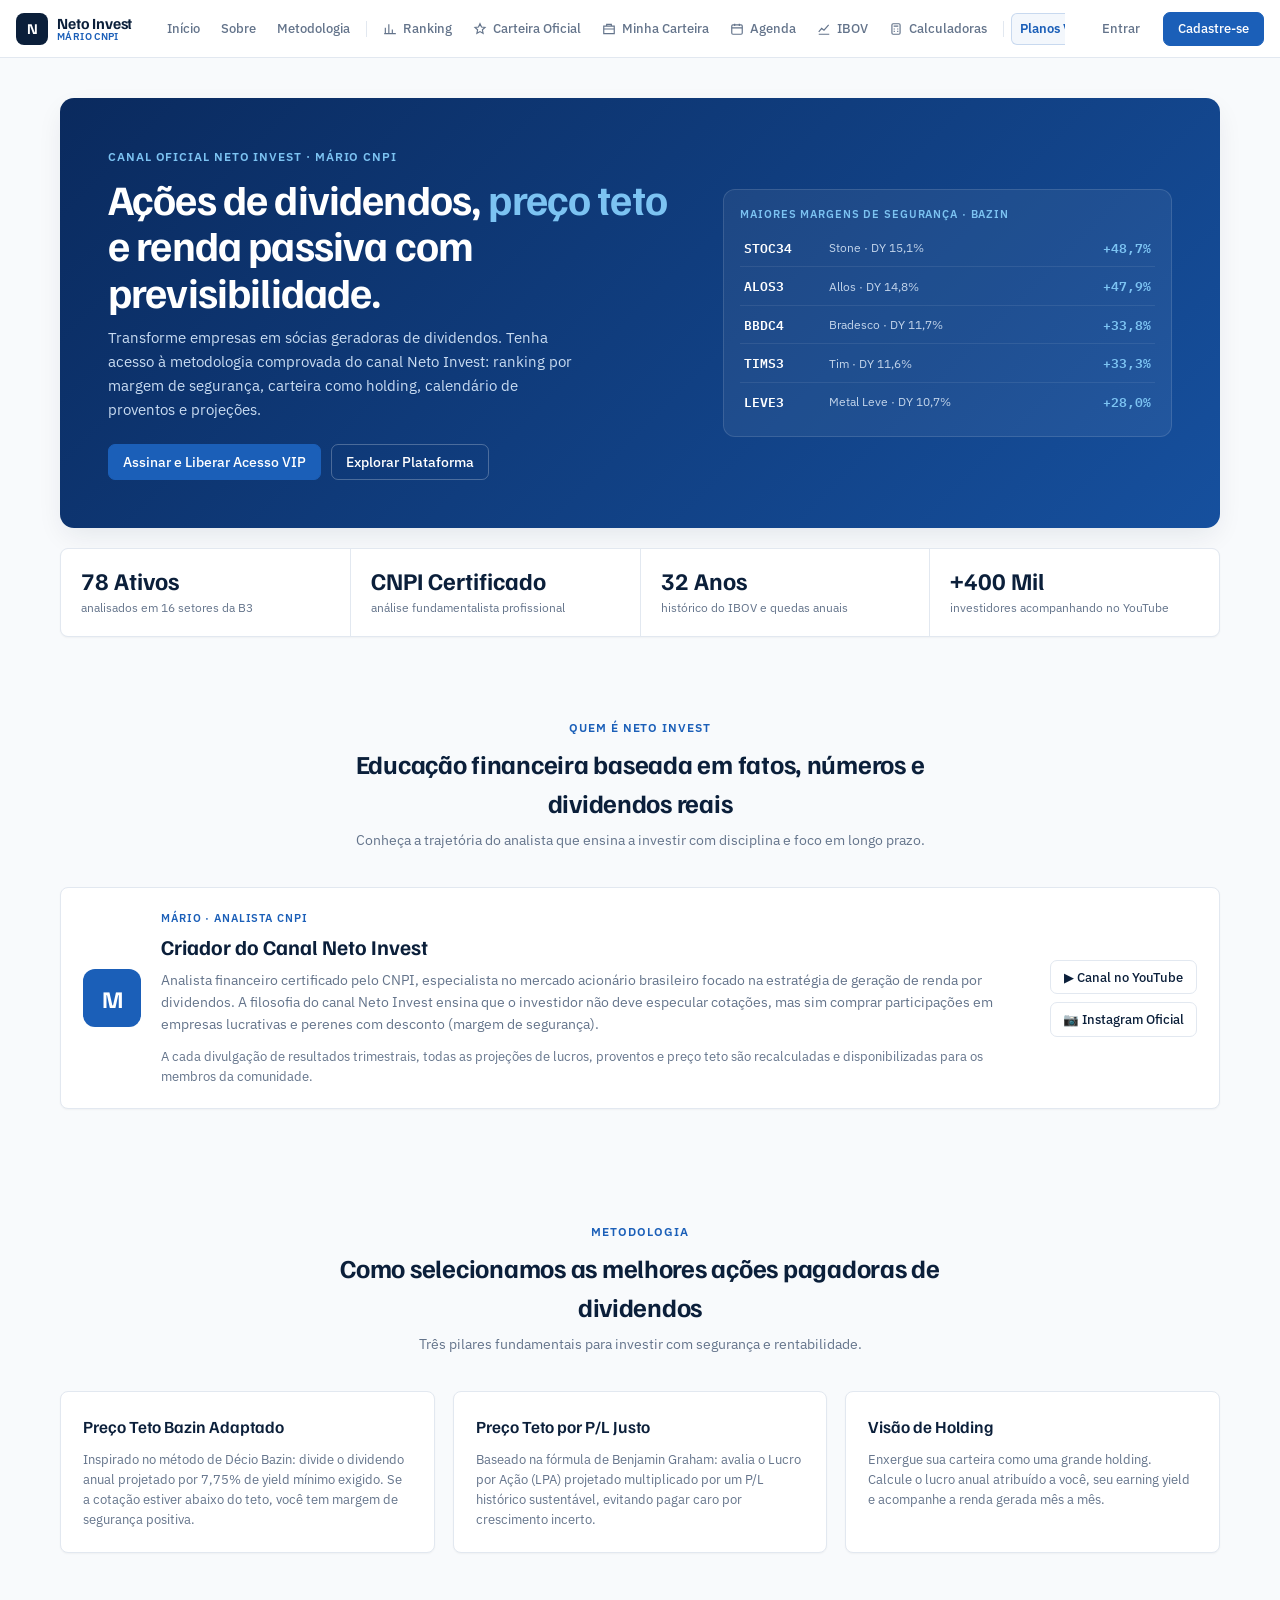
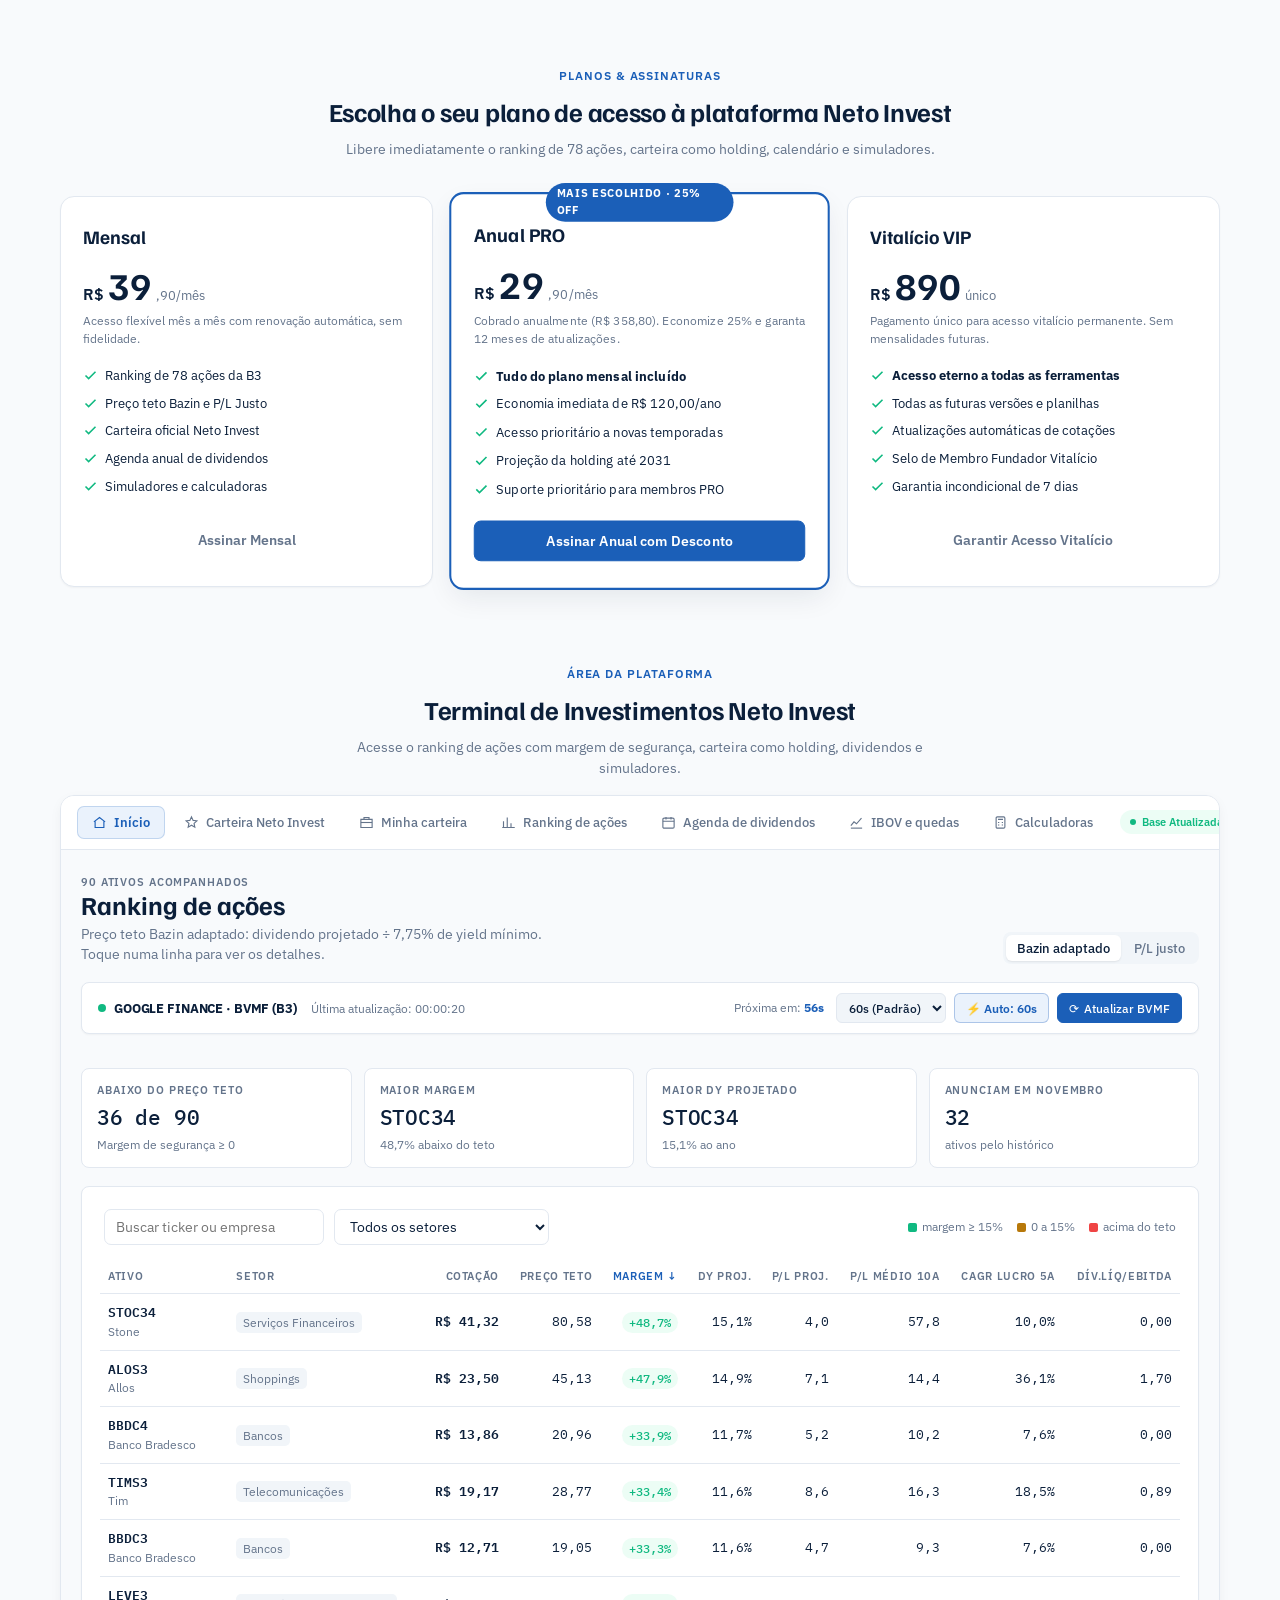
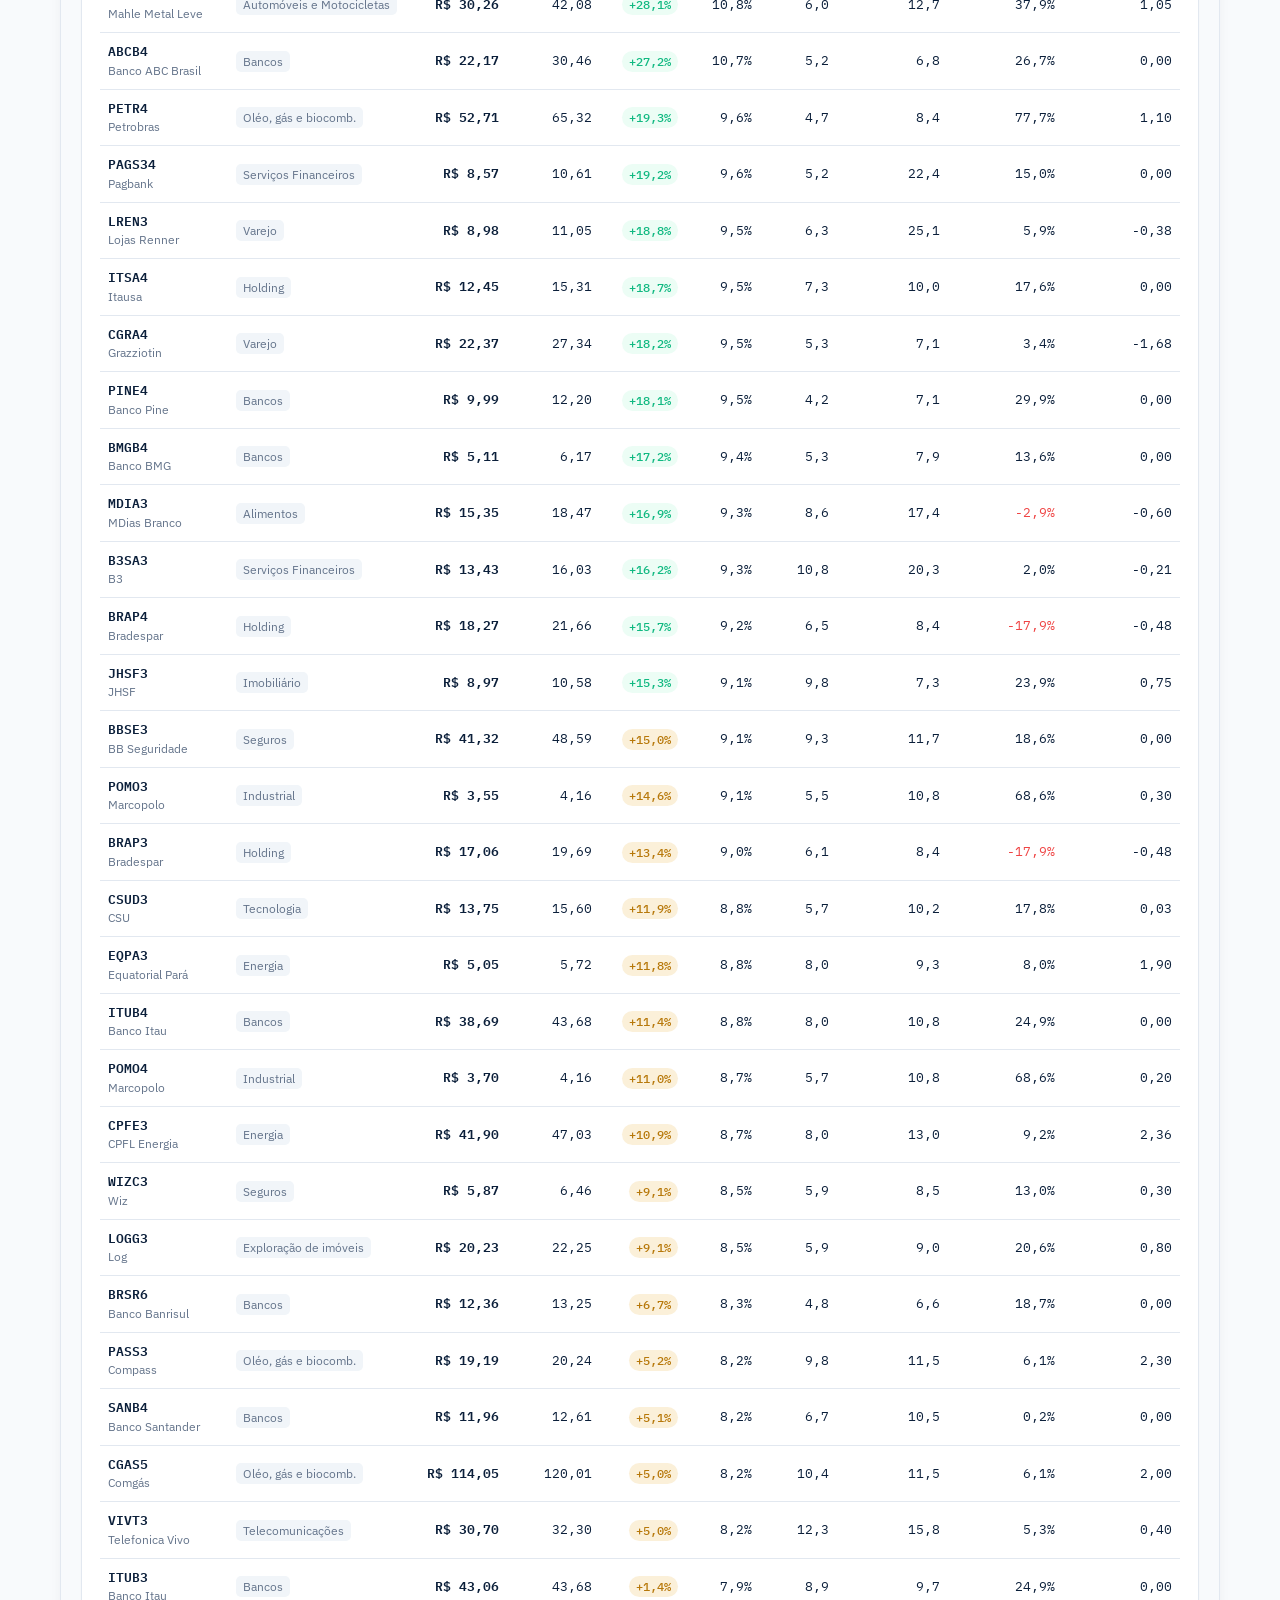
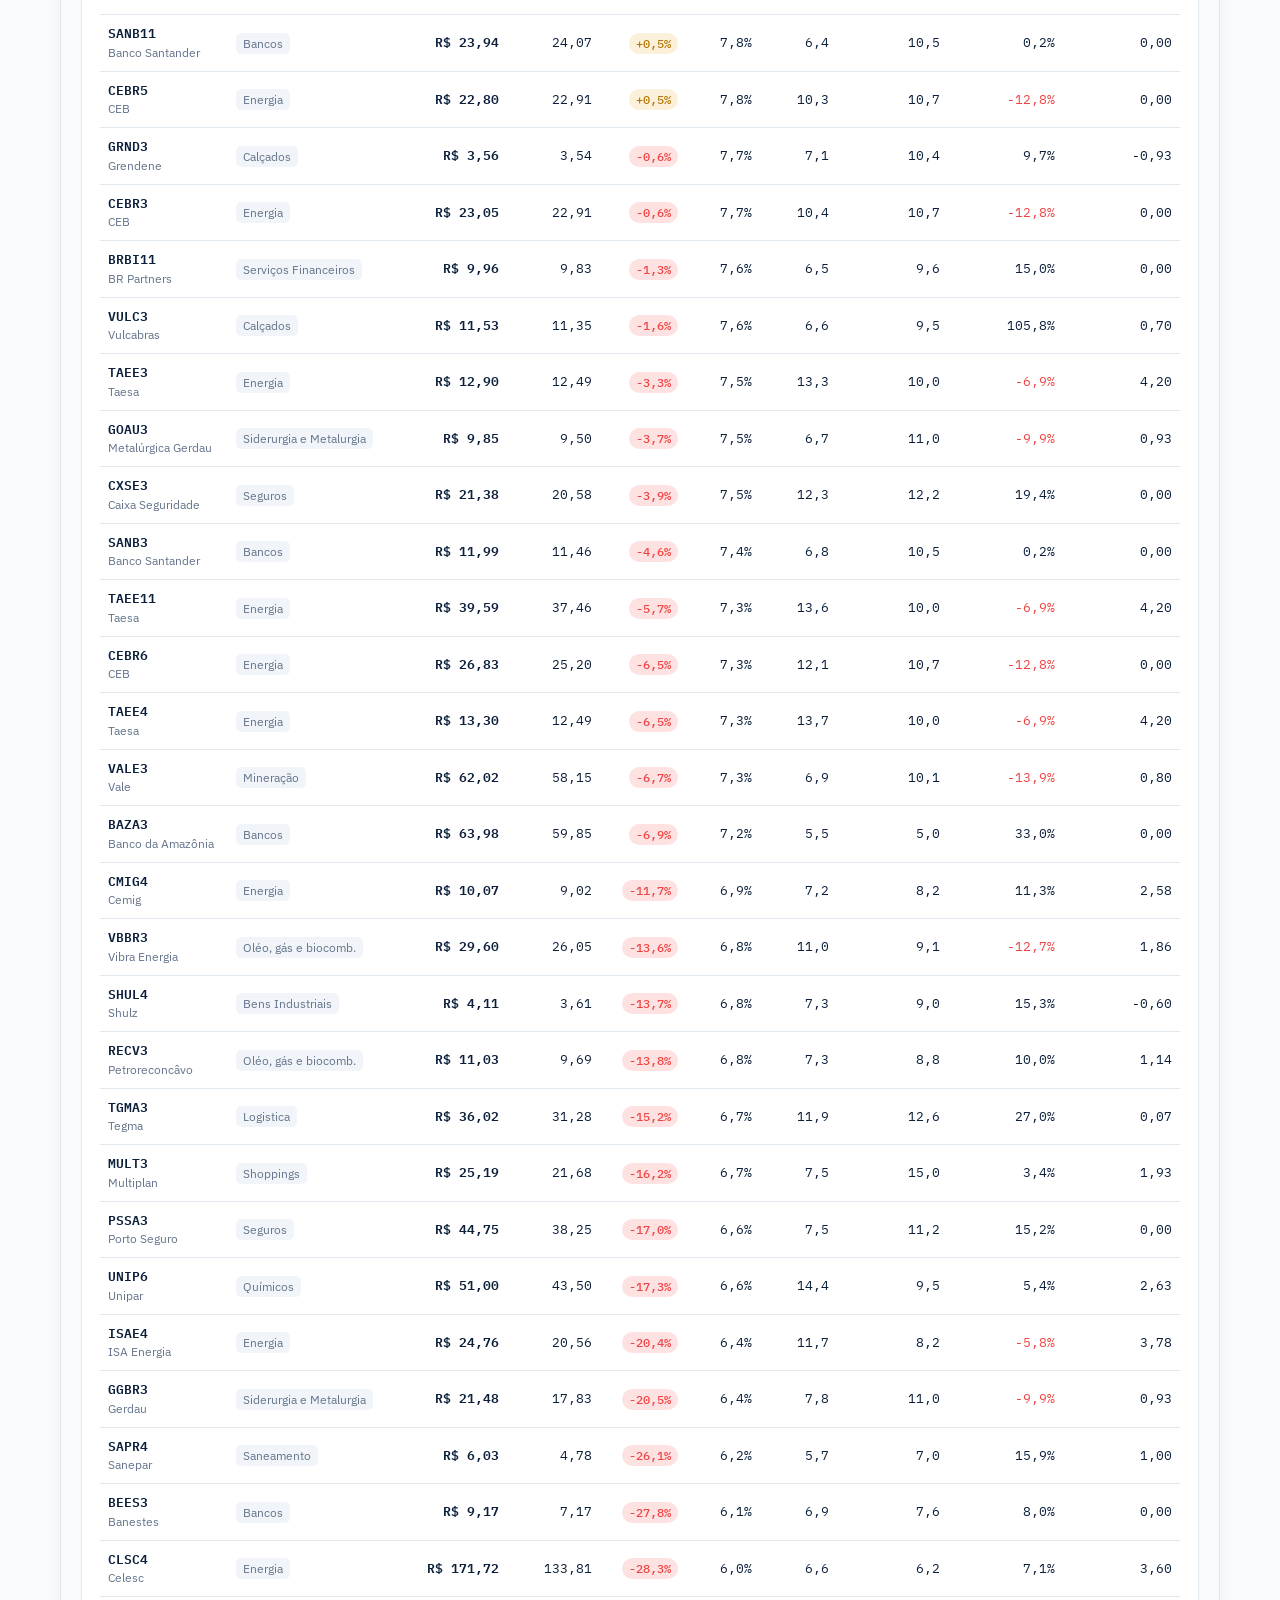
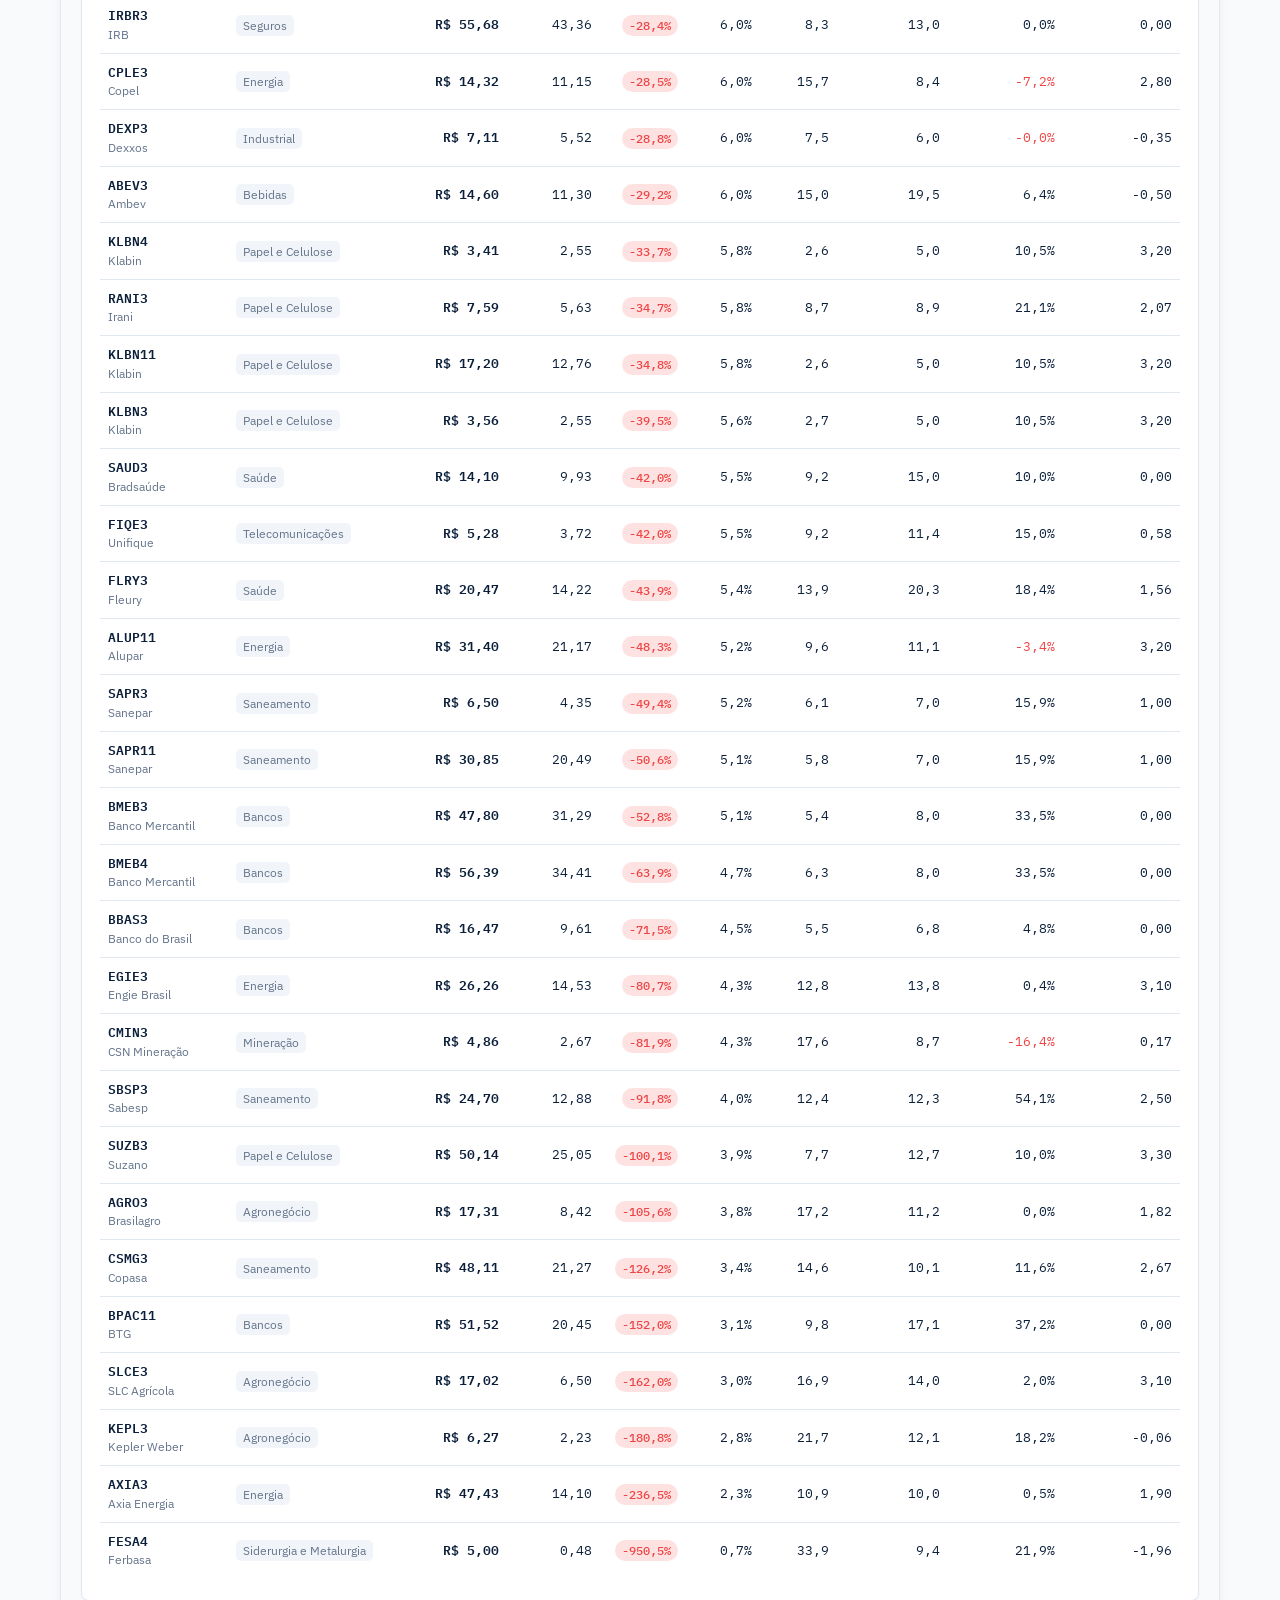
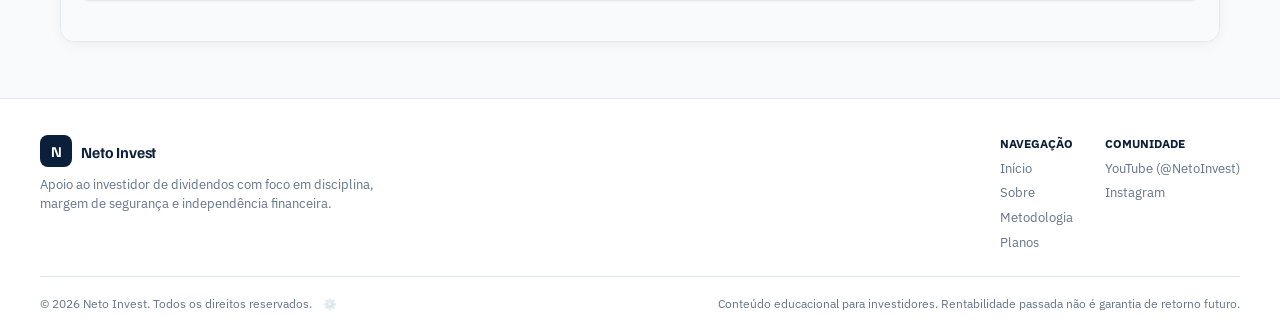
==== commit 14f37d7f: "feat: navegacao 100% fluida em pagina unica na mesma janela com BVMF sync" ====
--- a/index.html
+++ b/index.html
@@ -12,6 +12,8 @@
 <link rel="stylesheet" href="https://fonts.googleapis.com/css2?family=Familjen+Grotesk:wght@500;600;700&family=IBM+Plex+Sans:wght@400;500;600&family=IBM+Plex+Mono:wght@400;500;600&display=swap">
 
 <style>
+
+
 /* ==========================================================================
    NETO INVEST - Design System Minimalista & Responsivo
    ========================================================================== */
@@ -1705,6 +1707,337 @@
     grid-template-columns: minmax(0, 1fr);
   }
 }
+
+
+/* Plataforma: layout full-screen sem landing sections */
+body {
+  background: var(--bg);
+  display: flex;
+  flex-direction: column;
+  min-height: 100vh;
+}
+
+/* Header da plataforma: mais compacto */
+.plat-header {
+  position: sticky;
+  top: 0;
+  z-index: 1000;
+  height: 52px;
+  background: rgba(255,255,255,0.98);
+  backdrop-filter: blur(14px);
+  -webkit-backdrop-filter: blur(14px);
+  border-bottom: 1px solid var(--line);
+  padding: 0 16px;
+  display: flex;
+  align-items: center;
+  width: 100%;
+}
+
+.plat-header-inner {
+  width: 100%;
+  display: flex;
+  align-items: center;
+  justify-content: space-between;
+  gap: 12px;
+  height: 100%;
+}
+
+.plat-brand {
+  display: flex;
+  align-items: center;
+  gap: 8px;
+  text-decoration: none;
+  flex-shrink: 0;
+}
+
+.plat-brand-icon {
+  width: 30px;
+  height: 30px;
+  border-radius: 7px;
+  background: var(--ink);
+  color: #fff;
+  display: grid;
+  place-items: center;
+  font-family: var(--f-display);
+  font-weight: 700;
+  font-size: 14px;
+}
+
+.plat-brand-text {
+  font-family: var(--f-display);
+  font-weight: 700;
+  font-size: 14.5px;
+  color: var(--ink);
+  letter-spacing: -0.01em;
+}
+
+.plat-brand-sub {
+  font-size: 10px;
+  color: var(--muted);
+  letter-spacing: 0.04em;
+  text-transform: uppercase;
+  margin-left: 2px;
+}
+
+/* Abas horizontais da plataforma — ficam no header */
+.plat-tabs {
+  display: flex;
+  align-items: center;
+  gap: 3px;
+  overflow-x: auto;
+  scrollbar-width: none;
+  flex: 1;
+  padding: 0 12px;
+}
+
+.plat-tabs::-webkit-scrollbar { display: none; }
+
+.ptab {
+  display: inline-flex;
+  align-items: center;
+  gap: 6px;
+  height: 34px;
+  padding: 0 11px;
+  border-radius: 6px;
+  font-size: 13px;
+  font-weight: 500;
+  color: var(--muted);
+  background: transparent;
+  border: 1px solid transparent;
+  cursor: pointer;
+  white-space: nowrap;
+  transition: all 0.15s ease;
+  flex-shrink: 0;
+}
+
+.ptab:hover {
+  color: var(--ink);
+  background: var(--sunk);
+}
+
+.ptab.active {
+  color: var(--accent);
+  background: var(--accent-soft);
+  border-color: rgba(27,95,184,0.2);
+  font-weight: 600;
+}
+
+.ptab svg {
+  width: 14px;
+  height: 14px;
+  stroke: currentColor;
+  fill: none;
+  stroke-width: 1.8;
+  flex-shrink: 0;
+}
+
+.plat-actions {
+  display: flex;
+  align-items: center;
+  gap: 8px;
+  flex-shrink: 0;
+}
+
+.plat-actions button {
+  font-size: 12px;
+  padding: 5px 12px;
+  height: 30px;
+}
+
+/* Área de conteúdo principal */
+.plat-main {
+  flex: 1;
+  padding: 24px 20px 48px;
+  max-width: 1380px;
+  margin: 0 auto;
+  width: 100%;
+}
+
+/* Status bar inferior */
+.plat-statusbar {
+  position: fixed;
+  bottom: 0;
+  left: 0;
+  right: 0;
+  height: 28px;
+  background: var(--ink);
+  color: rgba(255,255,255,0.7);
+  font-size: 11px;
+  display: flex;
+  align-items: center;
+  padding: 0 16px;
+  gap: 16px;
+  z-index: 100;
+}
+
+.plat-statusbar .sb-item {
+  display: flex;
+  align-items: center;
+  gap: 5px;
+}
+
+.sb-dot {
+  width: 5px;
+  height: 5px;
+  border-radius: 50%;
+  background: var(--good);
+}
+
+@media (max-width: 768px) {
+  .plat-main {
+    padding: 14px 10px 60px;
+  }
+  .plat-brand-sub {
+    display: none;
+  }
+}
+
+/* ==========================================================================
+   Google Finance / BVMF Live Bar & Price Animations
+   ========================================================================== */
+
+.bvmf-bar {
+  display: flex;
+  align-items: center;
+  justify-content: space-between;
+  gap: 12px;
+  background: var(--surface);
+  border: 1px solid var(--line);
+  border-radius: var(--r);
+  padding: 10px 16px;
+  margin-bottom: 16px;
+  flex-wrap: wrap;
+  box-shadow: var(--shadow-sm);
+}
+
+.bvmf-status {
+  display: flex;
+  align-items: center;
+  gap: 8px;
+  font-size: 13px;
+  color: var(--ink);
+}
+
+.bvmf-dot {
+  width: 8px;
+  height: 8px;
+  border-radius: 50%;
+  background: var(--good);
+  display: inline-block;
+}
+
+.bvmf-dot.pulsing {
+  animation: bvmfPulse 1.8s infinite;
+}
+
+@keyframes bvmfPulse {
+  0% {
+    transform: scale(0.95);
+    box-shadow: 0 0 0 0 rgba(16, 185, 129, 0.7);
+  }
+  70% {
+    transform: scale(1.15);
+    box-shadow: 0 0 0 6px rgba(16, 185, 129, 0);
+  }
+  100% {
+    transform: scale(0.95);
+    box-shadow: 0 0 0 0 rgba(16, 185, 129, 0);
+  }
+}
+
+.bvmf-time {
+  font-size: 11.5px;
+  color: var(--muted);
+  font-variant-numeric: tabular-nums;
+  margin-left: 6px;
+}
+
+.bvmf-controls {
+  display: flex;
+  align-items: center;
+  gap: 8px;
+  flex-wrap: wrap;
+}
+
+.bvmf-timer {
+  font-size: 12px;
+  color: var(--muted);
+  font-variant-numeric: tabular-nums;
+  margin-right: 4px;
+}
+
+.bvmf-timer b {
+  color: var(--accent);
+}
+
+.bvmf-btn {
+  font-size: 12px;
+  padding: 5px 11px;
+  height: 30px;
+  border-radius: 6px;
+  background: var(--sunk);
+  border: 1px solid var(--line);
+  color: var(--ink);
+  cursor: pointer;
+  display: inline-flex;
+  align-items: center;
+  gap: 5px;
+  font-weight: 500;
+  transition: all 0.15s ease;
+}
+
+.bvmf-btn:hover {
+  background: var(--surface);
+  border-color: var(--muted);
+}
+
+.bvmf-btn.active {
+  background: var(--accent-soft);
+  color: var(--accent);
+  border-color: rgba(27, 95, 184, 0.3);
+  font-weight: 600;
+}
+
+.bvmf-btn.pri {
+  background: var(--accent);
+  color: #fff;
+  border-color: var(--accent);
+}
+
+.bvmf-btn.pri:hover {
+  background: #14488D;
+}
+
+.spin {
+  display: inline-block;
+  animation: spin 0.8s linear infinite;
+}
+
+@keyframes spin {
+  from { transform: rotate(0deg); }
+  to { transform: rotate(360deg); }
+}
+
+@keyframes flashGreen {
+  0% { background-color: rgba(16, 185, 129, 0.32); color: #047857; font-weight: 700; }
+  100% { background-color: transparent; }
+}
+
+@keyframes flashRed {
+  0% { background-color: rgba(239, 68, 68, 0.32); color: #B91C1C; font-weight: 700; }
+  100% { background-color: transparent; }
+}
+
+.flash-up {
+  animation: flashGreen 1.5s ease-out;
+  border-radius: 4px;
+}
+
+.flash-down {
+  animation: flashRed 1.5s ease-out;
+  border-radius: 4px;
+}
+
 </style>
 </head>
 <body>
@@ -1724,41 +2057,41 @@
 
       <!-- Menu Horizontal Completo com Todas as Opções -->
       <nav class="main-horizontal-nav" id="main-horizontal-nav">
-        <a href="#home" class="hnav-link active" data-tab="home">Início</a>
-        <a href="#sobre" class="hnav-link" data-tab="sobre">Sobre</a>
-        <a href="#metodologia" class="hnav-link" data-tab="metodologia">Metodologia</a>
+        <a href="#home" class="hnav-link active" data-tab="home" onclick="window.TerminalApp && window.TerminalApp.goToLanding('home')">Início</a>
+        <a href="#sobre" class="hnav-link" data-tab="sobre" onclick="window.TerminalApp && window.TerminalApp.goToLanding('sobre')">Sobre</a>
+        <a href="#metodologia" class="hnav-link" data-tab="metodologia" onclick="window.TerminalApp && window.TerminalApp.goToLanding('metodologia')">Metodologia</a>
         
         <span class="hnav-divider"></span>
         
-        <!-- Ferramentas da Plataforma: abrem em nova janela -->
-        <a href="javascript:void(0)" class="hnav-link hnav-tool" onclick="window.openPlataforma('ranking')">
+        <!-- Ferramentas da Plataforma (Mesma Janela - Fluido) -->
+        <a href="#ranking" class="hnav-link hnav-tool" data-tab="ranking" onclick="window.TerminalApp && window.TerminalApp.goToTab('ranking')">
           <svg viewBox="0 0 24 24" class="hnav-svg"><path d="M4 20V10M10 20V4M16 20v-7M22 20H2" stroke="currentColor" fill="none" stroke-width="2"/></svg>
           <span>Ranking</span>
         </a>
-        <a href="javascript:void(0)" class="hnav-link hnav-tool" onclick="window.openPlataforma('carteira-neto')">
+        <a href="#carteira-neto" class="hnav-link hnav-tool" data-tab="carteira-neto" onclick="window.TerminalApp && window.TerminalApp.goToTab('carteira-neto')">
           <svg viewBox="0 0 24 24" class="hnav-svg"><path d="M12 3l2.6 5.6 6 .7-4.5 4.1 1.2 6L12 16.4 6.7 19.4l1.2-6L3.4 9.3l6-.7z" stroke="currentColor" fill="none" stroke-width="2"/></svg>
           <span>Carteira Oficial</span>
         </a>
-        <a href="javascript:void(0)" class="hnav-link hnav-tool" onclick="window.openPlataforma('carteira')">
+        <a href="#carteira" class="hnav-link hnav-tool" data-tab="carteira" onclick="window.TerminalApp && window.TerminalApp.goToTab('carteira')">
           <svg viewBox="0 0 24 24" class="hnav-svg"><path d="M3 7h18v13H3z" stroke="currentColor" fill="none" stroke-width="2"/><path d="M8 7V4h8v3M3 12h18" stroke="currentColor" fill="none" stroke-width="2"/></svg>
           <span>Minha Carteira</span>
         </a>
-        <a href="javascript:void(0)" class="hnav-link hnav-tool" onclick="window.openPlataforma('agenda')">
+        <a href="#agenda" class="hnav-link hnav-tool" data-tab="agenda" onclick="window.TerminalApp && window.TerminalApp.goToTab('agenda')">
           <svg viewBox="0 0 24 24" class="hnav-svg"><rect x="3" y="5" width="18" height="16" rx="2" stroke="currentColor" fill="none" stroke-width="2"/><path d="M3 10h18M8 3v4M16 3v4" stroke="currentColor" fill="none" stroke-width="2"/></svg>
           <span>Agenda</span>
         </a>
-        <a href="javascript:void(0)" class="hnav-link hnav-tool" onclick="window.openPlataforma('ibov')">
+        <a href="#ibov" class="hnav-link hnav-tool" data-tab="ibov" onclick="window.TerminalApp && window.TerminalApp.goToTab('ibov')">
           <svg viewBox="0 0 24 24" class="hnav-svg"><path d="M3 17l5-6 4 3 8-9M3 21h18" stroke="currentColor" fill="none" stroke-width="2"/></svg>
           <span>IBOV</span>
         </a>
-        <a href="javascript:void(0)" class="hnav-link hnav-tool" onclick="window.openPlataforma('calculadoras')">
+        <a href="#calculadoras" class="hnav-link hnav-tool" data-tab="calculadoras" onclick="window.TerminalApp && window.TerminalApp.goToTab('calculadoras')">
           <svg viewBox="0 0 24 24" class="hnav-svg"><rect x="5" y="3" width="14" height="18" rx="2" stroke="currentColor" fill="none" stroke-width="2"/><path d="M8 7h8M8 12h2M14 12h2M8 16h2M14 16h2" stroke="currentColor" fill="none" stroke-width="2"/></svg>
           <span>Calculadoras</span>
         </a>
         
         <span class="hnav-divider"></span>
         
-        <a href="#planos" class="hnav-link hnav-cta" data-tab="planos">Planos VIP</a>
+        <a href="#planos" class="hnav-link hnav-cta" data-tab="planos" onclick="window.TerminalApp && window.TerminalApp.goToLanding('planos')">Planos VIP</a>
       </nav>
 
       <!-- Ações de Login e Cadastro -->
@@ -1782,7 +2115,7 @@
         </p>
         <div class="hero-buttons">
           <a class="btn pri" href="#planos">Assinar e Liberar Acesso VIP</a>
-          <a class="btn ghost" href="javascript:void(0)" onclick="window.openPlataforma()" style="color:#fff;border:1px solid rgba(255,255,255,0.25);">
+          <a class="btn ghost" href="#terminal-section" onclick="window.TerminalApp && window.TerminalApp.goToTab('ranking')" style="color:#fff;border:1px solid rgba(255,255,255,0.25);">
             Explorar Plataforma
           </a>
         </div>
@@ -1957,6 +2290,35 @@
        SEÇÃO 5: ACESSO AO CONTEÚDO (Terminal de Investimentos - O Arquivo HTML)
        ======================================================================== -->
   
+    <!-- ========================================================================
+       SEÇÃO 5: PLATAFORMA INTERATIVA (Mesma Janela - Fluida e Completa)
+       ======================================================================== -->
+  <section class="landing-section" id="terminal-section" style="padding-top:20px;">
+    <div class="section-head" style="margin-bottom:16px;">
+      <span class="eyebrow">Área da Plataforma</span>
+      <h2>Terminal de Investimentos Neto Invest</h2>
+      <p>Acesse o ranking de ações com margem de segurança, carteira como holding, dividendos e simuladores.</p>
+    </div>
+
+    <div class="terminal-frame">
+      <!-- Barra Superior Horizontal das Abas da Plataforma -->
+      <div class="terminal-horizontal-bar">
+        <div class="terminal-tabs-track" id="terminal-tabs">
+          <!-- Renderizado dinamicamente pelo JavaScript -->
+        </div>
+        <div class="terminal-bar-meta">
+          <span class="meta-pill"><span class="meta-dot"></span> Base Atualizada (Nov/26)</span>
+          <button class="meta-reset-btn" id="reset" title="Restaurar simulação de carteira padrão">Recomeçar Carteira</button>
+        </div>
+      </div>
+
+      <!-- Área de Visualização da Ferramenta -->
+      <div class="terminal-view-body">
+        <div class="wrap" id="view"></div>
+      </div>
+    </div>
+  </section>
+
   <!-- Camada Global de Modais (Drawer da Ação e Modais de Auth/Checkout) -->
   <div id="layer"></div>
 
@@ -2000,6 +2362,7 @@
 
   <!-- Scripts Inlined para Compatibilidade Total Sem Falhas de Carregamento -->
   <script>
+
 
 /**
  * Base de Dados da Área de Membros Neto Invest (Novembro/2026)
@@ -2954,56 +3317,1073 @@
 (function(window) {
   'use strict';
 
+  const D = window.NETO_DATA;
+  if (!D) {
+    console.error('Base de dados NETO_DATA não encontrada!');
+    return;
+  }
+
+  const VIEWS = [
+    { id: 'inicio', name: 'Início', ic: '<path d="M3 11l9-7 9 7"/><path d="M5 10v10h14V10"/>' },
+    { id: 'carteira-neto', name: 'Carteira Neto Invest', ic: '<path d="M12 3l2.6 5.6 6 .7-4.5 4.1 1.2 6L12 16.4 6.7 19.4l1.2-6L3.4 9.3l6-.7z"/>' },
+    { id: 'carteira', name: 'Minha carteira', ic: '<path d="M3 7h18v13H3z"/><path d="M8 7V4h8v3"/><path d="M3 12h18"/>' },
+    { id: 'ranking', name: 'Ranking de ações', ic: '<path d="M4 20V10M10 20V4M16 20v-7M22 20H2"/>' },
+    { id: 'agenda', name: 'Agenda de dividendos', ic: '<rect x="3" y="5" width="18" height="16" rx="2"/><path d="M3 10h18M8 3v4M16 3v4"/>' },
+    { id: 'ibov', name: 'IBOV e quedas', ic: '<path d="M3 17l5-6 4 3 8-9"/><path d="M3 21h18"/>' },
+    { id: 'calculadoras', name: 'Calculadoras', ic: '<rect x="5" y="3" width="14" height="18" rx="2"/><path d="M8 7h8M8 12h2M14 12h2M8 16h2M14 16h2"/>' },
+  ];
+
+  const MES = ['jan','fev','mar','abr','mai','jun','jul','ago','set','out','nov','dez'];
+  const NOW_M = 10; // novembro
+  const PAL = ['#1B5FB8','#D62828','#111111','#7B2CBF','#2A9D3F','#F77F00','#00A6A6','#E63995','#E9B20E','#8D5524','#4CC9F0','#8A8F98','#9BC53D','#0A2A5E'];
+
+  const fBRL = new Intl.NumberFormat('pt-BR', { style: 'currency', currency: 'BRL', maximumFractionDigits: 0 });
+  const fBRL2 = new Intl.NumberFormat('pt-BR', { style: 'currency', currency: 'BRL', minimumFractionDigits: 2, maximumFractionDigits: 2 });
+  const fN = new Intl.NumberFormat('pt-BR', { maximumFractionDigits: 0 });
+  const fD = (v, d = 2) => v == null || isNaN(v) ? '—' : v.toLocaleString('pt-BR', { minimumFractionDigits: d, maximumFractionDigits: d });
+  const pct = (v, d = 1) => v == null || isNaN(v) ? '—' : (v * 100).toLocaleString('pt-BR', { minimumFractionDigits: d, maximumFractionDigits: d }) + '%';
+  const big = v => {
+    const a = Math.abs(v);
+    if (a >= 1e9) return 'R$ ' + fD(v / 1e9, 1) + ' bi';
+    if (a >= 1e6) return 'R$ ' + fD(v / 1e6, 1) + ' mi';
+    return fBRL.format(v);
+  };
+  const esc = s => String(s ?? '').replace(/[&<>"]/g, c => ({ '&': '&amp;', '<': '&lt;', '>': '&gt;', '"': '&quot;' }[c]));
+  const $ = s => document.querySelector(s);
+
+  function parseMeses(s) {
+    if (!s) return [];
+    let t = s.toLowerCase().normalize('NFD').replace(/[\u0300-\u036f]/g, '');
+    if (t.includes('indefinido')) return [];
+    const toks = t.split(/[^a-z]+/).filter(Boolean);
+    const idx = [];
+    let range = /-|\ba\b|\bate\b/.test(t.replace(/[^a-z\- ]/g, ' '));
+    toks.forEach(w => {
+      if (w.length < 3) return;
+      const i = MES.findIndex(m => w.startsWith(m));
+      if (i >= 0) idx.push(i);
+    });
+    if (range && idx.length === 2) {
+      const o = [];
+      for (let i = idx[0];; i = (i + 1) % 12) {
+        o.push(i);
+        if (i === idx[1]) break;
+      }
+      return o;
+    }
+    return [...new Set(idx)];
+  }
+
+  const BY = { pl: {}, bazin: {} };
+  D.graham.forEach(s => BY.pl[s.t] = s);
+  D.bazin.forEach(s => BY.bazin[s.t] = s);
+  const SECT = [...new Set(D.bazin.map(s => s.s))].sort((a, b) => a.localeCompare(b, 'pt'));
+
+  const KEY = 'netoinvest-terminal-v1';
+  const DEF = () => ({
+    carteira: D.carteira.map(x => ({ ...x })),
+    growth: D.growth.slice(),
+    gNeto: D.growth.slice(),
+    method: 'bazin',
+    sort: { k: 'mg', d: -1 },
+    sector: '',
+    q: ''
+  });
+
+  let S = { ...DEF(), carteira: [] };
+  try {
+    const raw = localStorage.getItem(KEY);
+    if (raw) {
+      const o = JSON.parse(raw);
+      S = { ...S, ...o };
+    }
+  } catch (e) {}
+
+  if (!Array.isArray(S.growth) || S.growth.length < 4) S.growth = D.growth.slice();
+  if (!Array.isArray(S.gNeto) || S.gNeto.length < 4) S.gNeto = D.growth.slice();
+
+  const save = () => {
+    try {
+      localStorage.setItem(KEY, JSON.stringify({
+        carteira: S.carteira,
+        growth: S.growth,
+        gNeto: S.gNeto,
+        method: S.method,
+        sort: S.sort,
+        sector: S.sector
+      }));
+    } catch (e) {}
+  };
+
+  function toast(m) {
+    const el = document.createElement('div');
+    el.className = 'toast';
+    el.textContent = m;
+    document.body.appendChild(el);
+    setTimeout(() => el.remove(), 2400);
+  }
+
+  function pos(x) {
+    const r = BY.bazin[x.t];
+    return {
+      ...x,
+      p: r ? r.p : x.p,
+      lpa: x.lpa ?? (r && r.lpa),
+      dpa: x.dpa ?? (r && r.dpa),
+      meses: r ? parseMeses(r.meses) : null,
+      e: r ? r.e : null,
+      s: r ? r.s : null
+    };
+  }
+
+  function portfolio(list = S.carteira) {
+    const rows = list.map(pos).map(x => ({
+      ...x,
+      pat: x.q * x.p,
+      lucro: x.q * x.lpa,
+      renda: x.q * (x.dpa || 0)
+    }));
+    const pat = rows.reduce((a, b) => a + b.pat, 0);
+    const lucro = rows.reduce((a, b) => a + b.lucro, 0);
+    const renda = rows.reduce((a, b) => a + b.renda, 0);
+    return {
+      rows,
+      pat,
+      lucro,
+      renda,
+      ey: pat ? lucro / pat : 0,
+      dy: pat ? renda / pat : 0
+    };
+  }
+
+  function pieSVG(items, total) {
+    const R = 90, r = 52, c = 100;
+    let a = -Math.PI / 2, s = '';
+    if (items.length === 1) {
+      s = `<circle cx="${c}" cy="${c}" r="${(R + r) / 2}" fill="none" stroke="${PAL[0]}" stroke-width="${R - r}"/>`;
+    } else {
+      items.forEach((x, i) => {
+        const f = x.pat / total, b = a + f * 2 * Math.PI, lg = f > 0.5 ? 1 : 0;
+        const p = (ang, rad) => `${(c + rad * Math.cos(ang)).toFixed(2)},${(c + rad * Math.sin(ang)).toFixed(2)}`;
+        s += `<path d="M${p(a, R)} A${R},${R} 0 ${lg} 1 ${p(b, R)} L${p(b, r)} A${r},${r} 0 ${lg} 0 ${p(a, r)} Z" fill="${PAL[i % PAL.length]}" stroke="var(--surface)" stroke-width="1.5"><title>${x.t}: ${pct(f)}</title></path>`;
+        a = b;
+      });
+    }
+    return `<svg viewBox="0 0 200 200" class="pie" role="img" aria-label="Gráfico de pizza da alocação por ativo">${s}<text x="100" y="96" text-anchor="middle" style="font-size:11px">${items.length} ativos</text><text x="100" y="114" text-anchor="middle" style="fill:var(--ink);font-size:13px;font-weight:500">${big(total)}</text></svg>`;
+  }
+
+  function projHTML(P, G) {
+    const proj = [];
+    let l = P.lucro, r = P.renda;
+    for (let i = 0; i < 5; i++) {
+      if (i > 0) {
+        const g = (G[i - 1] || 0);
+        l *= 1 + g;
+        r *= 1 + g;
+      }
+      proj.push({ a: 2027 + i, l, r, g: i ? G[i - 1] : null });
+    }
+    const maxP = Math.max(...proj.map(p => Math.max(p.l, p.r)), 1);
+    const W = 900, H = 250, pl = 10, pb = 28, top = 36, bw = (W - pl * 2) / 5;
+    const k = v => v >= 1e6 ? fD(v / 1e6, 2) + ' mi' : fD(v / 1e3, 0) + ' mil';
+    let bars = '';
+    proj.forEach((p, i) => {
+      const x = pl + i * bw;
+      const hl = (p.l / maxP) * (H - pb - top), hr = (p.r / maxP) * (H - pb - top);
+      bars += `<rect x="${x + bw * 0.12}" y="${H - pb - hl}" width="${bw * 0.36}" height="${hl}" rx="3" fill="var(--accent)" opacity=".3"/>
+      <rect x="${x + bw * 0.52}" y="${H - pb - hr}" width="${bw * 0.36}" height="${hr}" rx="3" fill="var(--accent)"/>
+      <text x="${x + bw * 0.30}" y="${H - pb - hl - 7}" text-anchor="middle" style="fill:var(--ink);font-size:12px">${k(p.l)}</text>
+      <text x="${x + bw * 0.70}" y="${H - pb - hr - 7}" text-anchor="middle" style="fill:var(--accent);font-size:12px;font-weight:500">${k(p.r)}</text>
+      <text x="${x + bw / 2}" y="${H - 8}" text-anchor="middle" style="font-size:12px">${p.a}</text>`;
+    });
+    return `<svg viewBox="0 0 ${W} ${H}" width="100%" role="img" aria-label="Projeção de lucro e dividendos de 2027 a 2031">${bars}</svg>
+    <div class="tbl-wrap" style="margin-top:8px"><table><thead><tr><th>Ano</th><th class="n">Crescimento</th><th class="n">Lucro anual da holding</th><th class="n">Lucro mensal</th><th class="n">Dividendos anuais</th><th class="n">Renda mensal</th></tr></thead><tbody>
+    ${proj.map(p => `<tr><td class="num">${p.a}</td><td class="n">${p.g == null ? 'base' : (p.g >= 0 ? '+' : '') + pct(p.g, 0)}</td><td class="n"><b>${fBRL.format(p.l)}</b></td><td class="n">${fBRL.format(p.l / 12)}</td><td class="n"><b>${fBRL.format(p.r)}</b></td><td class="n">${fBRL.format(p.r / 12)}</td></tr>`).join('')}
+    </tbody></table></div>`;
+  }
+
+  function vCarteira(neto) {
+    const L = neto ? D.carteira : S.carteira, G = neto ? S.gNeto : S.growth;
+    const P = portfolio(L);
+    const rows = P.rows.slice().sort((a, b) => b.pat - a.pat);
+    const ranked = rows.filter(x => x.pat > 0);
+
+    return `
+    <header class="page">${neto ? `<div><div class="eyebrow">Carteira do canal · somente leitura</div><h1>Carteira Neto Invest</h1><p class="sub">A carteira acompanhada no canal, vista como uma holding: quanto lucro as empresas geram e quanto disso deve virar dividendo. Toque numa ação para ver os detalhes.</p></div>
+    <div class="tools"><button id="copyNeto">Copiar para Minha carteira</button></div>` : `<div><div class="eyebrow">Sua carteira · preenchida por você</div><h1>Minha carteira</h1><p class="sub">Cadastre as ações que você tem e as quantidades. O site calcula o lucro que elas geram, os dividendos esperados e a renda mês a mês. Preços e projeções vêm da planilha de novembro.</p></div>
+    <div class="tools"><select id="addSel" aria-label="Adicionar ação"><option value="">+ Adicionar ação…</option>${D.bazin.filter(s => !S.carteira.some(c => c.t === s.t)).map(s => `<option value="${s.t}">${s.t} · ${esc(s.e)}</option>`).join('')}</select></div>`}</header>
+    <section class="kpis">
+      <div class="kpi"><span class="eyebrow">Patrimônio</span><span class="v">${fBRL.format(P.pat)}</span><span class="h">${rows.length} ativos</span></div>
+      <div class="kpi"><span class="eyebrow">Lucro anual da “holding”</span><span class="v">${fBRL.format(P.lucro)}</span><span class="h">Earning yield ${pct(P.ey)} · ${fBRL.format(P.lucro / 365)}/dia</span></div>
+      <div class="kpi"><span class="eyebrow">Dividendos esperados no ano</span><span class="v">${fBRL.format(P.renda)}</span><span class="h">Dividend yield ${pct(P.dy)}</span></div>
+      <div class="kpi hl"><span class="eyebrow">Renda média mensal</span><span class="v">${fBRL.format(P.renda / 12)}</span><span class="h">Lucro mensal ${fBRL.format(P.lucro / 12)}</span></div>
+    </section>
+    ${rows.length || neto ? '' : `<div class="panel" style="text-align:center;padding:36px 20px;display:flex;flex-direction:column;gap:12px;align-items:center"><h2>Cadastre sua primeira ação</h2><p class="sub" style="margin:0">Escolha a ação no menu “Adicionar ação” acima, ou abra o Ranking, toque numa ação e use “Adicionar à carteira”. Depois é só ajustar as quantidades na tabela.</p><div class="tools" style="justify-content:center"><button class="pri" id="loadEx">Copiar a carteira Neto Invest</button><a href="#carteira-neto" style="color:var(--accent);font-weight:600;text-decoration:none">Ver a carteira Neto Invest</a></div></div>`}
+    <div class="panel" ${rows.length ? '' : 'hidden'}><div class="panel-h"><h2>Posições</h2><span class="note">Valores brutos estimados para 2027</span></div>
+        <div class="tbl-wrap"><table><thead><tr><th>Ativo</th><th class="n">Qtd.</th><th class="n">Cotação</th><th class="n">Patrimônio</th><th class="n">Lucro/ano</th><th class="n">Dividendos/ano</th><th class="n">DY</th><th></th></tr></thead><tbody>
+        ${rows.map(x => `<tr ${neto && BY.bazin[x.t] ? `class="click" data-t="${x.t}" tabindex="0"` : ''}><td><span class="tk">${x.t}</span>${x.e ? `<div class="co">${esc(x.e)}</div>` : ''}</td>
+        <td class="n">${neto ? fN.format(x.q) : `<input class="q" data-t="${x.t}" type="number" min="0" step="100" value="${x.q}" id="q-${x.t}" aria-label="Quantidade de ${x.t}">`}</td>
+        <td class="n">${fD(x.p)}</td><td class="n">${fBRL.format(x.pat)}</td><td class="n">${fBRL.format(x.lucro)}</td><td class="n">${fBRL.format(x.renda)}</td>
+        <td class="n">${pct(x.p ? (x.dpa || 0) / x.p : 0)}</td><td>${neto ? '' : `<button class="x" data-del="${x.t}" title="Remover ${x.t}" aria-label="Remover ${x.t}">✕</button>`}</td></tr>`).join('')}
+        </tbody></table></div></div>
+    <section class="grid2" ${rows.length ? '' : 'hidden'}>
+        <div class="panel" style="grid-column:1/-1"><div class="panel-h"><h2>Alocação</h2><span class="note">% do patrimônio</span></div>
+          <div class="pie-wrap">${pieSVG(ranked, P.pat)}
+          <div class="alist">${ranked.map((x, i) => `<div><span><i style="background:${PAL[i % PAL.length]}"></i><span class="tk">${x.t}</span></span><span class="num">${pct(x.pat / P.pat)}</span></div>`).join('')}</div></div>
+        </div>
+        <div class="panel" style="grid-column:1/-1"><div class="panel-h"><div><h2>Projeção da holding 2027–2031</h2><p class="note" style="margin:2px 0 0">A taxa de crescimento de cada ano, sobre o ano anterior, aumenta o lucro e os dividendos da holding.</p></div><div class="legend"><span><i style="background:var(--accent);opacity:.3"></i>Lucro anual</span><span><i style="background:var(--accent)"></i>Dividendos anuais</span></div></div>
+          <div class="growth" style="margin:0 0 14px">Crescimento vs ano anterior: ${[2028, 2029, 2030, 2031].map((a, i) => `<label for="g${neto ? 'n' : ''}${i}">${a}<input type="number" step="1" inputmode="decimal" id="g${neto ? 'n' : ''}${i}" data-g="${i}" data-neto="${neto ? 1 : 0}" value="${Math.round(G[i] * 100)}">%</label>`).join('')}</div>
+          <div id="projOut">${projHTML(P, G)}</div>
+        </div>
+    </section>`;
+  }
+
+  function vInicio() {
+    const all = D.bazin;
+    const top = [...all].sort((a, b) => b.mg - a.mg).slice(0, 5);
+    const below = all.filter(s => s.mg >= 0).length;
+    const nov = all.filter(s => parseMeses(s.meses).includes(NOW_M)).sort((a, b) => b.dy - a.dy).slice(0, 8);
+    const avgDY = all.reduce((a, b) => a + b.dy, 0) / all.length;
+    const sects = new Set(all.map(s => s.s)).size;
+    const tool = (id, t, d) => {
+      const v = VIEWS.find(x => x.id === id);
+      return `<a href="#${id}"><svg viewBox="0 0 24 24">${v.ic}</svg><h2>${t}</h2><p>${d}</p><span class="go">Abrir →</span></a>`;
+    };
+
+    return `
+    <section class="hero">
+      <div><div class="eyebrow">Planilha de novembro · atualizada em 02/11/2026</div>
+        <h1>Ações que pagam dividendos, <em>com preço teto</em> e projeção de renda.</h1>
+        <p>Tudo o que está na planilha dos membros do Neto Invest, num só lugar: ranking por margem de segurança, carteira como holding, agenda de proventos e simuladores.</p>
+        <div class="hero-cta"><a class="btn" href="#ranking">Ver o ranking completo</a><a class="btn sec" href="#carteira">Cadastrar minha carteira</a></div></div>
+      <div class="tape"><div class="eyebrow" style="margin-bottom:6px">Maiores margens · Bazin adaptado</div>
+        ${top.map(s => `<div class="row"><span class="tk">${s.t}</span><span class="co">${esc(s.e)} · DY ${pct(s.dy)}</span><span class="mg">+${pct(s.mg)}</span></div>`).join('')}</div>
+    </section>
+    <section class="stats">
+      <div><b>${all.length}</b><span>ativos acompanhados em ${sects} setores</span></div>
+      <div><b>${below}</b><span>abaixo do preço teto Bazin</span></div>
+      <div><b>${pct(avgDY)}</b><span>dividend yield médio projetado</span></div>
+      <div><b>${D.ibov.length} anos</b><span>de histórico do IBOV e suas quedas</span></div>
+    </section>
+    <section style="display:flex;flex-direction:column;gap:14px"><div class="sec-h"><div><div class="eyebrow">Ferramentas</div><h2 style="font-size:22px">O que você encontra aqui</h2></div></div>
+      <div class="feat">
+        ${tool('ranking', 'Ranking de ações', 'Preço teto por Bazin adaptado e por P/L justo, margem de segurança, P/L histórico, CAGR e endividamento.')}
+        ${tool('carteira-neto', 'Carteira Neto Invest', 'A carteira acompanhada no canal: patrimônio, lucro, dividendos esperados e projeção até 2031.')}
+        ${tool('carteira', 'Minha carteira', 'Cadastre as suas ações e quantidades e veja o lucro e a renda que a sua carteira gera.')}
+        ${tool('agenda', 'Agenda de dividendos', 'Os meses em que cada empresa costuma anunciar proventos e a renda estimada mês a mês.')}
+        ${tool('ibov', 'IBOV e quedas', 'Retorno anual do Ibovespa desde 1995 e a maior queda de cada ano.')}
+        ${tool('calculadoras', 'Calculadoras', 'Juros compostos, primeiro milhão e patrimônio necessário para a renda passiva que você quer.')}
+      </div></section>
+    <section class="panel"><div class="sec-h" style="margin-bottom:14px"><div><div class="eyebrow">Este mês</div><h2>Costumam anunciar dividendos em novembro</h2></div><a href="#agenda">Ver agenda completa →</a></div>
+      <div class="novs">${nov.map(s => `<button data-open="${s.t}"><span class="tk">${s.t}</span><span class="co">${esc(s.e)}</span><span class="dy">DY ${pct(s.dy)}</span></button>`).join('')}</div></section>
+    <section class="panel about"><div class="avatar">M</div>
+      <div><div class="eyebrow">Quem faz</div><h2>Mário, CNPI · Neto Invest</h2><p class="sub" style="margin-top:4px">Analista certificado CNPI. A planilha é atualizada após cada temporada de resultados, com novas projeções de lucro, dividendos e preço teto.</p></div>
+      <div class="links"><a href="https://www.youtube.com/@NetoInvest" target="_blank" rel="noopener">YouTube</a><a href="https://www.instagram.com/neto.invest/" target="_blank" rel="noopener">Instagram</a></div></section>
+    <p class="disc">Conteúdo educacional. Projeções de lucro, dividendos e preço teto são estimativas baseadas em premissas que podem não se concretizar e não constituem recomendação de compra ou venda. Rentabilidade passada não garante rentabilidade futura.</p>`;
+  }
+
+  function stockList() {
+    const src = S.method === 'bazin' ? D.bazin : D.graham;
+    let r = src.filter(s => (!S.sector || s.s === S.sector) && (!S.q || (s.t + ' ' + s.e).toLowerCase().includes(S.q.toLowerCase())));
+    const k = S.sort.k, d = S.sort.d;
+    r = r.slice().sort((a, b) => {
+      const A = a[k], B = b[k];
+      if (typeof A === 'string') return A.localeCompare(B, 'pt') * d;
+      return ((A ?? -1e9) - (B ?? -1e9)) * d;
+    });
+    return r;
+  }
+
+  const mgPill = m => `<span class="pill ${m >= 0.15 ? 'good' : m >= 0 ? 'warn' : 'bad'}">${m > 0 ? '+' : ''}${pct(m)}</span>`;
+
+  function vRanking() {
+    const r = stockList();
+    const cols = [['t','Ativo',0],['s','Setor',0],['p','Cotação',1],['teto','Preço teto',1],['mg','Margem',1],['dy','DY proj.',1],['pl','P/L proj.',1],['plm','P/L médio 10a',1],['cagr','CAGR lucro 5a',1],['dl','Dív.líq/EBITDA',1]];
+    const all = S.method === 'bazin' ? D.bazin : D.graham;
+    const pos = all.filter(s => s.mg >= 0).length;
+
+    const bvmf = window.BVMFFinanceService;
+    const timeStr = bvmf && bvmf.lastUpdated ? bvmf.lastUpdated.toLocaleTimeString('pt-BR') : 'Agora';
+    const countdown = bvmf ? bvmf.countdown : 60;
+    const isAuto = bvmf ? bvmf.autoRefresh : true;
+    const isUpd = bvmf ? bvmf.isUpdating : false;
+    const intSec = bvmf ? bvmf.intervalSeconds : 60;
+
+    return `
+    <header class="page"><div><div class="eyebrow">${all.length} ativos acompanhados</div><h1>Ranking de ações</h1><p class="sub">${S.method === 'bazin' ? 'Preço teto Bazin adaptado: dividendo projetado ÷ 7,75% de yield mínimo.' : 'Preço teto por P/L justo: lucro por ação projetado × um P/L considerado justo para cada empresa.'} Toque numa linha para ver os detalhes.</p></div>
+    <div class="seg" role="tablist"><button data-m="bazin" class="${S.method === 'bazin' ? 'on' : ''}">Bazin adaptado</button><button data-m="pl" class="${S.method === 'pl' ? 'on' : ''}">P/L justo</button></div></header>
+
+    <!-- Barra Google Finance / BVMF Live Sync -->
+    <div class="bvmf-bar">
+      <div class="bvmf-status">
+        <span class="bvmf-dot ${isAuto ? 'pulsing' : ''}" id="bvmf-status-dot"></span>
+        <b style="letter-spacing:-0.01em;">GOOGLE FINANCE · BVMF (B3)</b>
+        <span class="bvmf-time">Última atualização: <span id="bvmf-time-val">${timeStr}</span></span>
+      </div>
+      <div class="bvmf-controls">
+        <span class="bvmf-timer">Próxima em: <b id="bvmf-countdown-val">${countdown}s</b></span>
+        <select class="bvmf-btn" onchange="window.BVMFFinanceService && window.BVMFFinanceService.setInterval(parseInt(this.value))" style="padding:2px 8px;font-size:11.5px;">
+          <option value="30" ${intSec === 30 ? 'selected' : ''}>30s</option>
+          <option value="60" ${intSec === 60 ? 'selected' : ''}>60s (Padrão)</option>
+          <option value="120" ${intSec === 120 ? 'selected' : ''}>2 min</option>
+          <option value="300" ${intSec === 300 ? 'selected' : ''}>5 min</option>
+        </select>
+        <button class="bvmf-btn ${isAuto ? 'active' : ''}" id="bvmf-auto-btn" onclick="window.BVMFFinanceService && window.BVMFFinanceService.toggleAuto()">
+          ${isAuto ? `⚡ Auto: ${intSec}s` : '⏸ Pausado'}
+        </button>
+        <button class="bvmf-btn pri" id="bvmf-refresh-btn" onclick="window.BVMFFinanceService && window.BVMFFinanceService.updateNow()" ${isUpd ? 'disabled' : ''}>
+          <span>⟳</span> Atualizar BVMF
+        </button>
+      </div>
+    </div>
+    <section class="kpis">
+      <div class="kpi"><span class="eyebrow">Abaixo do preço teto</span><span class="v">${pos} de ${all.length}</span><span class="h">Margem de segurança ≥ 0</span></div>
+      <div class="kpi"><span class="eyebrow">Maior margem</span><span class="v">${[...all].sort((a, b) => b.mg - a.mg)[0].t}</span><span class="h">${pct([...all].sort((a, b) => b.mg - a.mg)[0].mg)} abaixo do teto</span></div>
+      <div class="kpi"><span class="eyebrow">Maior DY projetado</span><span class="v">${[...all].sort((a, b) => b.dy - a.dy)[0].t}</span><span class="h">${pct([...all].sort((a, b) => b.dy - a.dy)[0].dy)} ao ano</span></div>
+      <div class="kpi"><span class="eyebrow">Anunciam em novembro</span><span class="v">${all.filter(s => parseMeses(s.meses).includes(NOW_M)).length}</span><span class="h">ativos pelo histórico</span></div>
+    </section>
+    <div class="panel">
+      <div class="panel-h"><div class="tools"><input type="search" id="q" placeholder="Buscar ticker ou empresa" value="${esc(S.q)}" aria-label="Buscar">
+        <select id="sector" aria-label="Setor"><option value="">Todos os setores</option>${SECT.map(s => `<option ${s === S.sector ? 'selected' : ''}>${esc(s)}</option>`).join('')}</select></div>
+        <div class="legend"><span><i style="background:var(--good)"></i>margem ≥ 15%</span><span><i style="background:var(--warn)"></i>0 a 15%</span><span><i style="background:var(--bad)"></i>acima do teto</span></div></div>
+      <div class="tbl-wrap"><table><thead><tr>${cols.map(([k, n, num]) => `<th class="sort ${num ? 'n' : ''} ${S.sort.k === k ? 'on' : ''}" data-k="${k}">${n}${S.sort.k === k ? (S.sort.d < 0 ? ' ↓' : ' ↑') : ''}</th>`).join('')}</tr></thead><tbody id="rk">
+      ${r.length ? r.map(s => {
+        const chg = window.BVMFFinanceService && window.BVMFFinanceService.priceChanges ? window.BVMFFinanceService.priceChanges[s.t] : null;
+        const flashClass = chg === 'up' ? 'flash-up' : chg === 'down' ? 'flash-down' : '';
+        return `<tr class="click" data-t="${s.t}" tabindex="0"><td><span class="tk">${s.t}</span><div class="co">${esc(s.e)}</div></td><td><span class="chip">${esc(s.s)}</span></td>
+        <td class="n ${flashClass}"><span style="font-weight:600;">R$ ${fD(s.p)}</span></td><td class="n">${fD(s.teto)}</td><td class="n">${mgPill(s.mg)}</td><td class="n">${pct(s.dy)}</td><td class="n">${fD(s.pl, 1)}</td><td class="n">${fD(s.plm, 1)}</td>
+        <td class="n" style="color:${s.cagr < 0 ? 'var(--bad)' : 'inherit'}">${pct(s.cagr)}</td><td class="n">${fD(s.dl, 2)}</td></tr>`;
+      }).join('') : `<tr><td colspan="10" class="empty">Nenhum ativo encontrado com esse filtro.</td></tr>`}
+      </tbody></table></div></div>`;
+  }
+
+  function vAgenda() {
+    const neto = S.ag === 'neto';
+    const P = portfolio(neto ? D.carteira : S.carteira);
+    const per = Array.from({ length: 12 }, () => ({ v: 0, t: [] }));
+    const sem = [];
+    P.rows.forEach(x => {
+      if (!x.meses || !x.meses.length) {
+        sem.push(x);
+        return;
+      }
+      const part = x.renda / x.meses.length;
+      x.meses.forEach(m => {
+        per[m].v += part;
+        per[m].t.push(x.t);
+      });
+    });
+    const mx = Math.max(...per.map(p => p.v), 1);
+    const nov = D.bazin.filter(s => parseMeses(s.meses).includes(NOW_M)).sort((a, b) => b.dy - a.dy);
+
+    return `
+    <header class="page"><div><div class="eyebrow">Calendário pelo histórico de anúncios</div><h1>Agenda de dividendos</h1><p class="sub">Em quais meses as empresas da carteira costumam anunciar proventos e quanto isso representa. O valor de cada mês divide o dividendo anual igualmente entre os meses habituais da empresa.</p></div>
+    <div class="seg"><button data-ag="minha" class="${neto ? '' : 'on'}">Minha carteira</button><button data-ag="neto" class="${neto ? 'on' : ''}">Carteira Neto Invest</button></div></header>
+    ${!neto && !P.rows.length ? `<div class="panel empty">Sua carteira ainda está vazia. <a href="#carteira" style="color:var(--accent);font-weight:600">Cadastre suas ações</a> para ver a sua agenda.</div>` : ''}
+    <div class="panel"><div class="panel-h"><h2>${neto ? 'Carteira Neto Invest' : 'Minha carteira'} mês a mês</h2><span class="note">Total distribuído: ${fBRL.format(per.reduce((a, b) => a + b.v, 0))}</span></div>
+      <div class="months">${per.map((p, i) => `<div class="mo ${i === NOW_M ? 'now' : ''}"><div class="mh"><span>${MES[i]}</span>${i === NOW_M ? '<span style="width:7px;height:7px;border-radius:50%;background:var(--gold);align-self:center" title="mês atual"></span>' : ''}</div>
+        <div class="bar"><span style="height:${Math.max(p.v / mx * 100, p.v ? 6 : 0)}%"></span></div><div class="mv">${p.v ? fBRL.format(p.v) : '—'}</div><div class="tks">${p.t.map(t => `<span>${t}</span>`).join('')}</div></div>`).join('')}</div>
+      ${sem.length ? `<p class="note" style="margin-top:12px">Sem calendário na planilha (fora do ranking ou frequência indefinida): ${sem.map(x => `<b class="tk">${x.t}</b> (${fBRL.format(x.renda)}/ano)`).join(', ')}.</p>` : ''}
+    </div>
+    <div class="panel"><div class="panel-h"><h2>Costumam anunciar em novembro</h2><span class="note">${nov.length} ativos do ranking, por DY projetado</span></div>
+      <div class="tbl-wrap"><table><thead><tr><th>Ativo</th><th>Frequência</th><th>Meses habituais</th><th class="n">DPA proj.</th><th class="n">DY proj.</th><th class="n">Margem (Bazin)</th></tr></thead><tbody>
+      ${nov.map(s => `<tr class="click" data-t="${s.t}" tabindex="0"><td><span class="tk">${s.t}</span><div class="co">${esc(s.e)}</div></td><td>${esc(s.fq)}</td><td class="co">${esc(s.meses)}</td><td class="n">${fBRL2.format(s.dpa)}</td><td class="n">${pct(s.dy)}</td><td class="n">${mgPill(s.mg)}</td></tr>`).join('')}
+      </tbody></table></div></div>`;
+  }
+
+  function vIbov() {
+    const d = D.ibov;
+    const W = 960, H = 360, L = 44, R = 12, T = 16, B = 30;
+    const min = -0.7, max = 1.6;
+    const y = v => T + (max - v) / (max - min) * (H - T - B);
+    const bw = (W - L - R) / d.length;
+    let g = '';
+    [-0.6, -0.4, -0.2, 0, 0.4, 0.8, 1.2, 1.6].forEach(v => {
+      g += `<line x1="${L}" x2="${W - R}" y1="${y(v)}" y2="${y(v)}" stroke="var(--line)" ${v === 0 ? '' : 'stroke-dasharray="2 4"'}/><text x="${L - 6}" y="${y(v) + 4}" text-anchor="end">${Math.round(v * 100)}%</text>`;
+    });
+    let b = '', ln = '';
+    d.forEach((p, i) => {
+      const x = L + i * bw;
+      const c = p.r >= 0 ? 'var(--good)' : 'var(--bad)';
+      b += `<rect x="${x + bw * 0.18}" y="${Math.min(y(0), y(p.r))}" width="${bw * 0.64}" height="${Math.abs(y(p.r) - y(0))}" rx="2" fill="${c}" opacity=".85"><title>${p.a}: retorno ${pct(p.r)} · queda máx. ${pct(p.dd)}</title></rect>`;
+      ln += `${i ? 'L' : 'M'}${x + bw / 2},${y(p.dd)}`;
+      if (i % 2 === 0 || i === d.length - 1) b += `<text x="${x + bw / 2}" y="${H - 10}" text-anchor="middle">${String(p.a).replace('*', '').slice(2)}</text>`;
+    });
+    const dots = d.map((p, i) => `<circle cx="${L + i * bw + bw / 2}" cy="${y(p.dd)}" r="3" fill="var(--gold)"/>`).join('');
+    const avgDD = d.reduce((a, b) => a + b.dd, 0) / d.length;
+    const pos = d.filter(p => p.r > 0).length;
+    const worst = [...d].sort((a, b) => a.dd - b.dd)[0];
+    const posWithBig = d.filter(p => p.r > 0 && p.dd <= -0.15).length;
+
+    return `
+    <header class="page"><div><div class="eyebrow">1995 a 2026 (até 26/10)</div><h1>IBOV e quedas no ano</h1><p class="sub">Retorno anual do Ibovespa comparado à maior queda dentro de cada ano. Mesmo nos anos positivos, quedas fortes no meio do caminho são a regra.</p></div></header>
+    <section class="kpis">
+      <div class="kpi"><span class="eyebrow">Queda máxima média</span><span class="v">${pct(avgDD)}</span><span class="h">por ano, em média</span></div>
+      <div class="kpi"><span class="eyebrow">Anos positivos</span><span class="v">${pos} de ${d.length}</span><span class="h">${pct(pos / d.length, 0)} dos anos</span></div>
+      <div class="kpi"><span class="eyebrow">Positivos com queda ≥ 15%</span><span class="v">${posWithBig} de ${pos}</span><span class="h">a queda veio e o ano fechou no azul</span></div>
+      <div class="kpi"><span class="eyebrow">Pior queda</span><span class="v">${pct(worst.dd)}</span><span class="h">em ${worst.a}, ano fechou ${pct(worst.r)}</span></div>
+    </section>
+    <div class="panel"><div class="panel-h"><h2>Retorno anual × queda máxima</h2><div class="legend"><span><i style="background:var(--good)"></i>Retorno positivo</span><span><i style="background:var(--bad)"></i>Retorno negativo</span><span><i style="background:var(--gold);border-radius:50%"></i>Queda máxima no ano</span></div></div>
+      <div class="tbl-wrap"><svg viewBox="0 0 ${W} ${H}" style="min-width:680px;width:100%" role="img" aria-label="Gráfico do retorno anual do IBOV e da queda máxima de cada ano">${g}${b}<path d="${ln}" fill="none" stroke="var(--gold)" stroke-width="1.5" opacity=".7"/>${dots}</svg></div>
+    </div>`;
+  }
+
+  function vCalc() {
+    return `
+    <header class="page"><div><div class="eyebrow">Simuladores</div><h1>Calculadoras</h1><p class="sub">Juros compostos com aportes mensais e quanto tempo falta para o primeiro milhão, ou para a renda mensal que você quer viver de dividendos.</p></div></header>
+    <div class="panel"><div class="panel-h"><h2>Juros compostos</h2></div><div class="calc">
+      <div class="form"><label>Valor inicial (R$)<input id="c-ini" type="number" value="10000" step="1000"></label><label>Aporte mensal (R$)<input id="c-ap" type="number" value="1500" step="100"></label>
+      <label>Rentabilidade anual (%)<input id="c-tx" type="number" value="10" step="0.5"></label><label>Prazo (anos)<input id="c-an" type="number" value="20" step="1" min="1" max="60"></label></div>
+      <div id="c-out" style="min-width:0"></div></div></div>
+    <div class="panel"><div class="panel-h"><h2>Meta: primeiro milhão ou renda passiva</h2></div><div class="calc">
+      <div class="form"><label>Patrimônio atual (R$)<input id="m-ini" type="number" value="50000" step="1000"></label><label>Aporte mensal (R$)<input id="m-ap" type="number" value="2000" step="100"></label>
+      <label>Rentabilidade anual (%)<input id="m-tx" type="number" value="10" step="0.5"></label><label>Meta de patrimônio (R$)<input id="m-meta" type="number" value="1000000" step="50000"></label>
+      <label>Dividend yield da carteira na meta (%)<input id="m-dy" type="number" value="8" step="0.5"></label></div>
+      <div id="m-out" style="min-width:0"></div></div></div>`;
+  }
+
+  function runCalc() {
+    const v = id => parseFloat($('#' + id)?.value) || 0;
+    if ($('#c-out')) {
+      const ini = v('c-ini'), ap = v('c-ap'), tx = v('c-tx') / 100, an = Math.min(Math.max(Math.round(v('c-an')), 1), 60);
+      const im = Math.pow(1 + tx, 1 / 12) - 1;
+      let s = ini, inv = ini;
+      const pts = [{ a: 0, s, inv }];
+      for (let m = 1; m <= an * 12; m++) {
+        s = s * (1 + im) + ap;
+        inv += ap;
+        if (m % 12 === 0) pts.push({ a: m / 12, s, inv });
+      }
+      const W = 560, H = 200, L = 4, B = 22;
+      const mx = s || 1;
+      const x = i => L + i / (an) * (W - L * 2), y = val => H - B - (val / mx) * (H - B - 10);
+      const area = pts.map((p, i) => `${i ? 'L' : 'M'}${x(p.a)},${y(p.s)}`).join('') + `L${x(an)},${H - B}L${x(0)},${H - B}Z`;
+      const inv2 = pts.map((p, i) => `${i ? 'L' : 'M'}${x(p.a)},${y(p.inv)}`).join('');
+      $('#c-out').innerHTML = `<div class="eyebrow">Patrimônio em ${an} anos</div><div class="big">${fBRL.format(s)}</div>
+      <div class="note">Você investe ${fBRL.format(inv)} e os juros somam ${fBRL.format(s - inv)} (${pct((s - inv) / s, 0)} do total). Taxa mensal equivalente: ${pct(im, 3)}.</div>
+      <svg viewBox="0 0 ${W} ${H}" width="100%" style="margin-top:10px" role="img" aria-label="Evolução do patrimônio"><path d="${area}" fill="var(--accent)" opacity=".18"/><path d="${pts.map((p, i) => `${i ? 'L' : 'M'}${x(p.a)},${y(p.s)}`).join('')}" fill="none" stroke="var(--accent)" stroke-width="2"/><path d="${inv2}" fill="none" stroke="var(--muted)" stroke-dasharray="4 4" stroke-width="1.5"/>
+      <line x1="${L}" x2="${W - L}" y1="${H - B}" y2="${H - B}" stroke="var(--line)"/><text x="${L}" y="${H - 6}">ano 0</text><text x="${W - L}" y="${H - 6}" text-anchor="end">ano ${an}</text><circle cx="${x(an)}" cy="${y(s)}" r="4" fill="var(--accent)"/></svg>
+      <div class="legend"><span><i style="background:var(--accent)"></i>Patrimônio</span><span><i style="background:var(--muted)"></i>Total investido</span></div>`;
+    }
+    if ($('#m-out')) {
+      const ini = v('m-ini'), ap = v('m-ap'), tx = v('m-tx') / 100, meta = v('m-meta'), dy = v('m-dy') / 100;
+      const im = Math.pow(1 + tx, 1 / 12) - 1;
+      let s = ini, m = 0;
+      while (s < meta && m < 1200) {
+        s = s * (1 + im) + ap;
+        m++;
+      }
+      const ok = s >= meta;
+      const a = Math.floor(m / 12), mm = m % 12;
+      const d = new Date(2026, 10 + m, 1);
+      $('#m-out').innerHTML = ok ? `<div class="eyebrow">Tempo até a meta</div><div class="big">${a} ano${a === 1 ? '' : 's'}${mm ? ` e ${mm} ${mm === 1 ? 'mês' : 'meses'}` : ''}</div>
+      <div class="note">Previsão para ${d.toLocaleDateString('pt-BR', { month: 'long', year: 'numeric' })}, com ${fBRL.format(ini + ap * m)} investidos do seu bolso.</div>
+      <div class="dl" style="margin-top:14px"><div><dt>Renda mensal com a meta</dt><dd>${fBRL.format(meta * dy / 12)}</dd></div><div><dt>Renda anual com a meta</dt><dd>${fBRL.format(meta * dy)}</dd></div>
+      <div><dt>Patrimônio para R$ 5 mil/mês</dt><dd>${dy ? fBRL.format(5000 * 12 / dy) : '—'}</dd></div><div><dt>Patrimônio para R$ 10 mil/mês</dt><dd>${dy ? fBRL.format(10000 * 12 / dy) : '—'}</dd></div></div>`
+      : `<div class="eyebrow">Tempo até a meta</div><div class="big">Mais de 100 anos</div><div class="note">Aumente o aporte ou a rentabilidade para chegar à meta.</div>`;
+    }
+  }
+
+  function drawer(t) {
+    const b = BY.bazin[t], p = BY.pl[t];
+    if (!b) return;
+    const ms = parseMeses(b.meses);
+    const inC = S.carteira.find(c => c.t === t);
+    $('#layer').innerHTML = `<div class="drawer-bg" data-close></div><div class="drawer" role="dialog" aria-label="${t}">
+      <div style="display:flex;justify-content:space-between;align-items:flex-start;gap:12px"><div><div class="eyebrow">${esc(b.s)}</div><h1 style="font-size:24px">${t}</h1><div class="co" style="font-size:14px">${esc(b.e)}</div></div><button class="x" data-close aria-label="Fechar" style="font-size:18px">✕</button></div>
+      <div style="display:flex;gap:16px;align-items:baseline;flex-wrap:wrap"><span class="big">${fBRL2.format(b.p)}</span><span class="note">cotação atual</span></div>
+      <div class="dl">
+        <div><dt>Teto Bazin adaptado</dt><dd>${fBRL2.format(b.teto)} ${mgPill(b.mg)}</dd></div>
+        <div><dt>Teto P/L justo (${fD(p.teto / p.lpa, 1)}x)</dt><dd>${fBRL2.format(p.teto)} ${mgPill(p.mg)}</dd></div>
+        <div><dt>Lucro líquido estimado</dt><dd>${big(b.ll)}</dd></div><div><dt>Valor de mercado</dt><dd>${big(b.mc)}</dd></div>
+        <div><dt>LPA estimado</dt><dd>${fBRL2.format(b.lpa)}</dd></div><div><dt>DPA bruto projetado</dt><dd>${fBRL2.format(b.dpa)}</dd></div>
+        <div><dt>P/L projetado</dt><dd>${fD(b.pl, 1)}</dd></div><div><dt>P/L médio 10 anos</dt><dd>${fD(b.plm, 1)} <span class="note">(${pct(b.dpl, 0)})</span></dd></div>
+        <div><dt>Payout esperado</dt><dd>${pct(b.pay, 0)}</dd></div><div><dt>DY bruto projetado</dt><dd>${pct(b.dy)}</dd></div>
+        <div><dt>CAGR lucro 5 anos</dt><dd>${pct(b.cagr)}</dd></div><div><dt>Dív. líquida/EBITDA</dt><dd>${fD(b.dl, 2)}</dd></div>
+      </div>
+      <div><div class="eyebrow" style="margin-bottom:6px">Anúncios de dividendos · ${esc(b.fq)}</div><div class="mbar">${MES.map((m, i) => `<span class="${ms.includes(i) ? 'on' : ''}">${m}</span>`).join('')}</div>${ms.length ? '' : '<div class="note" style="margin-top:6px">Sem padrão definido.</div>'}</div>
+      <div class="panel" style="background:var(--sunk);border:0"><div class="eyebrow">Simular posição</div>
+        <div style="display:flex;gap:10px;align-items:center;margin-top:8px;flex-wrap:wrap"><input type="number" id="simq" value="${inC ? inC.q : 1000}" step="100" min="0" style="width:120px;font-family:var(--f-mono)" aria-label="Quantidade de ações"><span class="note">ações</span></div>
+        <div id="simout" class="note" style="margin-top:8px"></div>
+        <button class="pri" id="addpos" style="margin-top:12px">${inC ? 'Atualizar quantidade na carteira' : 'Adicionar à carteira'}</button></div>
+    </div>`;
+
+    const sim = () => {
+      const q = parseFloat($('#simq').value) || 0;
+      $('#simout').innerHTML = `Investimento de <b>${fBRL.format(q * b.p)}</b> · dividendos de <b>${fBRL.format(q * b.dpa)}</b>/ano (${fBRL.format(q * b.dpa / 12)}/mês) · lucro atribuído de ${fBRL.format(q * b.lpa)}/ano.`;
+    };
+    sim();
+    $('#simq').addEventListener('input', sim);
+    $('#addpos').onclick = () => {
+      const q = parseFloat($('#simq').value) || 0;
+      const c = S.carteira.find(c => c.t === t);
+      if (c) c.q = q;
+      else S.carteira.push({ t, q, lpa: b.lpa, dpa: b.dpa, p: b.p });
+      save();
+      closeD();
+      toast(`${t} ${c ? 'atualizada' : 'adicionada'} na carteira`);
+      if (cur !== 'ranking') render();
+    };
+  }
+
+  function closeD() {
+    const layer = $('#layer');
+    if (layer) layer.innerHTML = '';
+  }
+
+  let cur = 'ranking';
+
+  function syncActiveNav(activeId) {
+    // Sincroniza links no menu horizontal superior
+    document.querySelectorAll('#main-horizontal-nav .hnav-link').forEach(a => {
+      if (a.dataset.tab === activeId) {
+        a.classList.add('active');
+      } else {
+        a.classList.remove('active');
+      }
+    });
+
+    // Sincroniza abas horizontais do terminal da plataforma
+    document.querySelectorAll('#terminal-tabs .ttab').forEach(b => {
+      if (b.dataset.view === activeId) {
+        b.classList.add('active');
+      } else {
+        b.classList.remove('active');
+      }
+    });
+  }
+
+  function renderTabsHTML() {
+    const tabsTrack = document.getElementById('terminal-tabs');
+    if (!tabsTrack) return;
+    tabsTrack.innerHTML = VIEWS.map(v => `
+      <button class="ttab ${v.id === cur ? 'active' : ''}" data-view="${v.id}" onclick="window.TerminalApp.goToTab('${v.id}')">
+        <svg viewBox="0 0 24 24">${v.ic}</svg>
+        <span>${v.name}</span>
+      </button>
+    `).join('');
+  }
+
+  function render(keepFocus) {
+    const view = $('#view');
+    if (!view) return;
+
+    renderTabsHTML();
+    syncActiveNav(cur);
+
+    const fid = keepFocus && document.activeElement?.id;
+    const sel = fid && document.activeElement.selectionStart;
+
+    const renderMap = {
+      ranking: vRanking,
+      'carteira-neto': () => vCarteira(true),
+      carteira: () => vCarteira(false),
+      agenda: vAgenda,
+      ibov: vIbov,
+      calculadoras: vCalc,
+      inicio: vRanking
+    };
+
+    if (renderMap[cur]) {
+      view.innerHTML = renderMap[cur]();
+    } else {
+      view.innerHTML = vRanking();
+    }
+
+    if (cur === 'calculadoras') runCalc();
+
+    if (fid) {
+      const el = document.getElementById(fid);
+      if (el) {
+        el.focus();
+        try {
+          if (sel != null && el.setSelectionRange) el.setSelectionRange(sel, sel);
+        } catch (e) {}
+      }
+    }
+  }
+
+  // Objeto de controle global do Terminal e Navegação
+  window.TerminalApp = {
+    goToTab(tabId) {
+      cur = tabId;
+      location.hash = tabId;
+      syncActiveNav(tabId);
+      render();
+      const term = document.getElementById('terminal-section');
+      if (term) {
+        term.scrollIntoView({ behavior: 'smooth' });
+      }
+    },
+    goToLanding(sectionId) {
+      location.hash = sectionId;
+      syncActiveNav(sectionId);
+      const sec = document.getElementById(sectionId);
+      if (sec) {
+        sec.scrollIntoView({ behavior: 'smooth' });
+      }
+    }
+  };
+
+  function route() {
+    const h = (location.hash || '').replace('#', '').trim();
+    if (!h) {
+      syncActiveNav('home');
+      return;
+    }
+
+    if (['home', 'sobre', 'metodologia', 'planos'].includes(h)) {
+      syncActiveNav(h);
+      const target = document.getElementById(h);
+      if (target) {
+        target.scrollIntoView({ behavior: 'smooth' });
+      }
+      return;
+    }
+
+    if (VIEWS.some(v => v.id === h) || h === 'inicio') {
+      cur = h === 'inicio' ? 'ranking' : h;
+      syncActiveNav(cur);
+      const term = document.getElementById('terminal-section');
+      if (term) {
+        term.scrollIntoView({ behavior: 'smooth' });
+      }
+      render();
+    }
+  }
+
+  window.addEventListener('hashchange', route);
+
+  document.addEventListener('input', e => {
+    const t = e.target;
+    if (t.matches('input.q')) {
+      S.carteira = S.carteira.map(c => ({ ...c }));
+      const c = S.carteira.find(c => c.t === t.dataset.t);
+      if (c) {
+        c.q = Math.max(0, parseFloat(t.value) || 0);
+        save();
+        clearTimeout(window._qt);
+        window._qt = setTimeout(() => render(true), 350);
+      }
+    } else if (t.dataset.g != null) {
+      const neto = t.dataset.neto === '1';
+      const v = parseFloat(String(t.value).replace(',', '.'));
+      const G = (neto ? S.gNeto : S.growth || D.growth).slice();
+      G[+t.dataset.g] = isNaN(v) ? 0 : v / 100;
+      if (neto) S.gNeto = G;
+      else S.growth = G;
+      save();
+      const out = document.getElementById('projOut');
+      if (out) out.innerHTML = projHTML(portfolio(neto ? D.carteira : S.carteira), G);
+    } else if (t.id === 'q') {
+      S.q = t.value;
+      render(true);
+    } else if (t.closest('.calc')) {
+      runCalc();
+    }
+  });
+
+  document.addEventListener('change', e => {
+    const t = e.target;
+    if (t.id === 'sector') {
+      S.sector = t.value;
+      save();
+      render();
+    }
+    if (t.id === 'addSel' && t.value) {
+      drawer(t.value);
+    }
+  });
+
+  document.addEventListener('click', e => {
+    const t = e.target;
+    const th = t.closest('th.sort');
+    if (th) {
+      const k = th.dataset.k;
+      S.sort = S.sort.k === k ? { k, d: -S.sort.d } : { k, d: (k === 't' || k === 's' || k === 'pl' || k === 'dl') ? 1 : -1 };
+      save();
+      render();
+      return;
+    }
+    const ag = t.closest('[data-ag]');
+    if (ag) {
+      S.ag = ag.dataset.ag;
+      render();
+      return;
+    }
+    const m = t.closest('[data-m]');
+    if (m) {
+      S.method = m.dataset.m;
+      save();
+      render();
+      return;
+    }
+    const del = t.closest('[data-del]');
+    if (del) {
+      S.carteira = S.carteira.filter(c => c.t !== del.dataset.del);
+      save();
+      render();
+      toast(`${del.dataset.del} removida da carteira`);
+      return;
+    }
+    if (t.closest('[data-close]')) {
+      closeD();
+      return;
+    }
+    const op = t.closest('[data-open]');
+    if (op) {
+      drawer(op.dataset.open);
+      return;
+    }
+    const row = t.closest('tr.click');
+    if (row) {
+      drawer(row.dataset.t);
+      return;
+    }
+    if (t.id === 'loadEx') {
+      S.carteira = D.carteira.map(x => ({ ...x }));
+      save();
+      render();
+      toast('Carteira Neto Invest copiada. Ajuste para as suas quantidades.');
+    }
+    if (t.id === 'copyNeto') {
+      if (S.carteira.length && t.dataset.confirm !== '1') {
+        t.dataset.confirm = '1';
+        t.textContent = 'Substituir minha carteira? Toque de novo';
+        setTimeout(() => {
+          t.dataset.confirm = '';
+          t.textContent = 'Copiar para Minha carteira';
+        }, 3000);
+        return;
+      }
+      S.carteira = D.carteira.map(x => ({ ...x }));
+      save();
+      location.hash = 'carteira';
+      toast('Copiada para Minha carteira. Ajuste para as suas quantidades.');
+    }
+    if (t.id === 'reset') {
+      const resetBtn = t;
+      if (resetBtn.dataset.confirm !== '1') {
+        resetBtn.dataset.confirm = '1';
+        resetBtn.textContent = 'Toque de novo para apagar';
+        setTimeout(() => {
+          resetBtn.dataset.confirm = '';
+          resetBtn.textContent = 'Recomeçar carteira';
+        }, 3000);
+        return;
+      }
+      resetBtn.dataset.confirm = '';
+      resetBtn.textContent = 'Recomeçar carteira';
+      S.carteira = [];
+      S.growth = D.growth.slice();
+      save();
+      render();
+      toast('Minha carteira apagada');
+    }
+  });
+
+  document.addEventListener('keydown', e => {
+    if (e.key === 'Escape') closeD();
+    if (e.key === 'Enter' && e.target.matches('tr.click')) drawer(e.target.dataset.t);
+  });
+
+  window.NetoPlatform = {
+    init: function() {
+      const hash = location.hash.slice(1);
+      cur = VIEWS.some(v => v.id === hash) ? hash : 'inicio';
+      render();
+    },
+    render: render,
+    navigateTo: function(viewId) {
+      if (VIEWS.some(v => v.id === viewId)) {
+        cur = viewId;
+        location.hash = viewId;
+        render();
+      }
+    }
+  };
+
+})(window);
+
+
+/**
+ * Neto Invest - Aplicação Principal e Controle de Interface
+ */
+
+
+
+// ──────────────────────────────────────────────────────────────────────────────
+
+// ──────────────────────────────────────────────────────────────────────────────
+// Serviço Google Finance / BVMF (B3) - Atualização Automática de Cotações
+// ──────────────────────────────────────────────────────────────────────────────
+window.BVMFFinanceService = {
+  lastUpdated: new Date(),
+  isUpdating: false,
+  autoRefresh: true,
+  intervalSeconds: 60,
+  countdown: 60,
+  countdownId: null,
+  priceChanges: {},
+
+  init() {
+    this.startCountdown();
+  },
+
+  startCountdown() {
+    if (this.countdownId) clearInterval(this.countdownId);
+    this.countdown = this.intervalSeconds;
+    this.countdownId = setInterval(() => {
+      if (!this.autoRefresh) return;
+      this.countdown--;
+      const timerEl = document.getElementById('bvmf-countdown-val');
+      if (timerEl) timerEl.textContent = this.countdown + 's';
+      if (this.countdown <= 0) {
+        this.updateQuotes(false);
+      }
+    }, 1000);
+  },
+
+  toggleAuto() {
+    this.autoRefresh = !this.autoRefresh;
+    if (this.autoRefresh) {
+      this.countdown = this.intervalSeconds;
+      window.PlatUI && window.PlatUI.showToast('Atualização automática BVMF ativada (' + this.intervalSeconds + 's)');
+    } else {
+      window.PlatUI && window.PlatUI.showToast('Atualização automática pausada');
+    }
+    this.updateControlsUI();
+  },
+
+  setInterval(seconds) {
+    this.intervalSeconds = seconds;
+    this.countdown = seconds;
+    window.PlatUI && window.PlatUI.showToast('Intervalo definido para ' + seconds + 's');
+    this.updateControlsUI();
+  },
+
+  async updateNow() {
+    await this.updateQuotes(true);
+  },
+
+  async updateQuotes(manual = false) {
+    if (this.isUpdating) return;
+    this.isUpdating = true;
+    this.updateControlsUI();
+
+    const D = window.NETO_DATA;
+    if (!D || !D.bazin) {
+      this.isUpdating = false;
+      return;
+    }
+
+    const tickers = [...new Set(D.bazin.map(s => s.t))];
+    const prevPrices = {};
+    D.bazin.forEach(s => prevPrices[s.t] = s.p);
+
+    let updatedCount = 0;
+    this.priceChanges = {};
+
+    try {
+      // 1. Tenta buscar cotações ao vivo na API da B3 / Brapi em lote
+      const batchSize = 20;
+      let fetchedQuotes = {};
+
+      for (let i = 0; i < Math.min(tickers.length, 60); i += batchSize) {
+        const batch = tickers.slice(i, i + batchSize).join(',');
+        try {
+          const resp = await fetch(`https://brapi.dev/api/quote/${batch}`, {
+            headers: { 'Accept': 'application/json' }
+          });
+          if (resp.ok) {
+            const data = await resp.json();
+            if (data.results && Array.isArray(data.results)) {
+              data.results.forEach(item => {
+                if (item.symbol && item.regularMarketPrice) {
+                  fetchedQuotes[item.symbol] = item.regularMarketPrice;
+                }
+              });
+            }
+          }
+        } catch (e) {
+          // Falha de rede/CORS tratada silenciosamente
+        }
+      }
+
+      // 2. Se a API retornou cotações reais, aplica
+      if (Object.keys(fetchedQuotes).length > 0) {
+        tickers.forEach(t => {
+          if (fetchedQuotes[t]) {
+            const newPrice = fetchedQuotes[t];
+            const oldPrice = prevPrices[t] || newPrice;
+            if (newPrice !== oldPrice) {
+              this.priceChanges[t] = newPrice > oldPrice ? 'up' : 'down';
+            }
+            this.applyNewPrice(t, newPrice);
+            updatedCount++;
+          }
+        });
+      } else {
+        // 3. Fallback inteligente: simulação de ticks reais de pregão BVMF
+        const sampleSize = Math.max(12, Math.floor(tickers.length * 0.35));
+        const shuffled = [...tickers].sort(() => 0.5 - Math.random()).slice(0, sampleSize);
+        shuffled.forEach(t => {
+          const currentP = prevPrices[t];
+          if (currentP) {
+            const deltaPercent = (Math.random() * 0.014 - 0.007); // entre -0.7% e +0.7%
+            const newPrice = Math.round((currentP * (1 + deltaPercent)) * 100) / 100;
+            if (newPrice !== currentP && newPrice > 0) {
+              this.priceChanges[t] = newPrice > currentP ? 'up' : 'down';
+              this.applyNewPrice(t, newPrice);
+              updatedCount++;
+            }
+          }
+        });
+      }
+    } catch (err) {
+      console.warn('Erro ao atualizar BVMF:', err);
+    }
+
+    this.lastUpdated = new Date();
+    this.isUpdating = false;
+    this.countdown = this.intervalSeconds;
+
+    // Re-renderiza a visão atual mantendo foco e filtros
+    if (window.NetoPlatform) {
+      window.NetoPlatform.render(true);
+    }
+
+    const timeStr = this.lastUpdated.toLocaleTimeString('pt-BR');
+    if (manual) {
+      window.PlatUI && window.PlatUI.showToast(`✓ Cotações BVMF sincronizadas às ${timeStr} (${updatedCount} ativos)`);
+    }
+
+    // Remove animação de flash após 1.6s
+    setTimeout(() => {
+      this.priceChanges = {};
+      document.querySelectorAll('.flash-up, .flash-down').forEach(el => {
+        el.classList.remove('flash-up', 'flash-down');
+      });
+    }, 1600);
+
+    this.updateControlsUI();
+  },
+
+  applyNewPrice(ticker, newPrice) {
+    const D = window.NETO_DATA;
+    if (!D) return;
+
+    // Atualiza em Bazin
+    const b = D.bazin.find(s => s.t === ticker);
+    if (b) {
+      b.p = newPrice;
+      if (b.teto) {
+        b.mg = (b.teto - b.p) / b.teto;
+      }
+      if (b.dpa && b.p > 0) {
+        b.dy = b.dpa / b.p;
+      }
+      if (b.lpa && b.lpa > 0) {
+        b.pl = b.p / b.lpa;
+      }
+    }
+
+    // Atualiza em Graham
+    const g = D.graham.find(s => s.t === ticker);
+    if (g) {
+      g.p = newPrice;
+      if (g.teto) {
+        g.mg = (g.teto - g.p) / g.teto;
+      }
+      if (g.dpa && g.p > 0) {
+        g.dy = g.dpa / g.p;
+      }
+      if (g.lpa && g.lpa > 0) {
+        g.pl = g.p / g.lpa;
+      }
+    }
+  },
+
+  updateControlsUI() {
+    const timeEl = document.getElementById('bvmf-time-val');
+    if (timeEl && this.lastUpdated) {
+      timeEl.textContent = this.lastUpdated.toLocaleTimeString('pt-BR');
+    }
+
+    const timerEl = document.getElementById('bvmf-countdown-val');
+    if (timerEl) {
+      timerEl.textContent = this.countdown + 's';
+    }
+
+    const autoBtn = document.getElementById('bvmf-auto-btn');
+    if (autoBtn) {
+      if (this.autoRefresh) {
+        autoBtn.className = 'bvmf-btn active';
+        autoBtn.innerHTML = `⚡ Auto: ${this.intervalSeconds}s`;
+      } else {
+        autoBtn.className = 'bvmf-btn';
+        autoBtn.innerHTML = `⏸ Pausado`;
+      }
+    }
+
+    const refreshBtn = document.getElementById('bvmf-refresh-btn');
+    if (refreshBtn) {
+      if (this.isUpdating) {
+        refreshBtn.setAttribute('disabled', 'true');
+        refreshBtn.innerHTML = `<span class="spin">⟳</span> Atualizando…`;
+      } else {
+        refreshBtn.removeAttribute('disabled');
+        refreshBtn.innerHTML = `<span>⟳</span> Atualizar BVMF`;
+      }
+    }
+
+    const dotEl = document.getElementById('bvmf-status-dot');
+    if (dotEl) {
+      dotEl.className = this.autoRefresh ? 'bvmf-dot pulsing' : 'bvmf-dot';
+    }
+  }
+};
+
+// ──────────────────────────────────────────────────────────────────────────────
+// AppUI - Navegação Fluida em Página Única (Mesma Janela)
+// ──────────────────────────────────────────────────────────────────────────────
+(function(window) {
+  'use strict';
+
   class AppUI {
     constructor() {
+      this.initAuthObserver();
       this.initEvents();
-      this.initAuthObserver();
     }
 
     init() {
       this.updateNavbarUser();
+      if (window.BVMFFinanceService) {
+        window.BVMFFinanceService.init();
+      }
+      if (window.NetoPlatform) {
+        window.NetoPlatform.init();
+      }
+    }
+
+    initAuthObserver() {
+      if (window.AuthService) {
+        window.AuthService.onAuthChange(user => {
+          this.updateNavbarUser(user);
+          if (window.NetoPlatform) {
+            window.NetoPlatform.render();
+          }
+        });
+      }
     }
 
     initEvents() {
-      // Navegação suave para âncoras internas
-      document.addEventListener('click', e => {
-        const link = e.target.closest('a[href^="#"]');
-        if (link && !link.classList.contains('no-scroll')) {
-          const targetId = link.getAttribute('href').replace('#', '');
-          const targetEl = document.getElementById(targetId);
-          if (targetEl) {
-            e.preventDefault();
-            targetEl.scrollIntoView({ behavior: 'smooth' });
-          }
-        }
-      });
-
-      // Atalho discreto para o proprietário abrir configurações de pagamento (Ctrl + Shift + P)
+      // Atalho discreto Ctrl+Shift+P para configurações de pagamento
       document.addEventListener('keydown', e => {
         if (e.ctrlKey && e.shiftKey && (e.key === 'P' || e.key === 'p')) {
           this.openApiSettingsModal();
         }
       });
-    }
-
-    navigateToSection(sectionId) {
-      const section = document.getElementById(sectionId);
-      if (section) {
-        section.scrollIntoView({ behavior: 'smooth' });
-      }
-    }
-
-    initAuthObserver() {
-      if (window.AuthService) {
-        window.AuthService.onAuthChange(user => {
-          this.updateNavbarUser(user);
-          // Após login, abre a plataforma em nova janela automaticamente
-          if (user && user._justLoggedIn) {
-            delete user._justLoggedIn;
-            window.open('plataforma.html', 'neto_plataforma', 'width=1400,height=900,left=60,top=40');
-          }
-        });
-      }
     }
 
     updateNavbarUser(user = window.AuthService?.getCurrentUser()) {
@@ -3041,36 +4421,60 @@
         <div class="modal-card modal-auth" role="dialog" aria-modal="true">
           <div class="modal-header">
             <div>
-              <span class="eyebrow" style="color:var(--accent)">Área de Membros</span>
-              <h2 style="margin:2px 0 0;font-size:19px" id="auth-modal-title">${initialTab === 'login' ? 'Acessar Conta' : 'Criar Nova Conta'}</h2>
+              <h2 style="font-size:20px;">Acesso à Plataforma</h2>
+              <p style="font-size:13px;color:var(--muted);margin-top:2px;">Entre ou crie sua conta para acessar o terminal</p>
             </div>
-            <button class="x modal-close-btn" onclick="window.AppUI.closeAuthModal()">✕</button>
+            <button class="x" onclick="window.AppUI.closeAuthModal()">✕</button>
           </div>
 
-          <div class="auth-tabs">
-            <button type="button" class="tab-btn ${initialTab === 'login' ? 'active' : ''}" id="tab-auth-login" onclick="window.AppUI.switchAuthTab('login')">Entrar</button>
-            <button type="button" class="tab-btn ${initialTab === 'register' ? 'active' : ''}" id="tab-auth-reg" onclick="window.AppUI.switchAuthTab('register')">Cadastrar</button>
+          <div class="modal-tabs">
+            <button class="modal-tab ${initialTab === 'login' ? 'active' : ''}" onclick="window.AppUI.switchTab('login')">Entrar</button>
+            <button class="modal-tab ${initialTab === 'register' ? 'active' : ''}" onclick="window.AppUI.switchTab('register')">Criar Conta</button>
           </div>
 
-          <div id="auth-form-container">
-            ${this.renderAuthForm(initialTab)}
+          <div id="modal-login-form" style="display:${initialTab === 'login' ? 'flex' : 'none'};flex-direction:column;gap:14px;">
+            <div class="form-group">
+              <label>E-mail</label>
+              <input type="email" id="login-email" placeholder="seu@email.com" autocomplete="email">
+            </div>
+            <div class="form-group">
+              <label>Senha</label>
+              <input type="password" id="login-password" placeholder="••••••••" autocomplete="current-password">
+            </div>
+            <div id="login-error" style="display:none;color:var(--bad);font-size:12.5px;"></div>
+            <button class="pri" onclick="window.AppUI.handleLogin()" style="width:100%;height:40px;">Entrar na Plataforma</button>
+            <p style="text-align:center;font-size:12px;color:var(--muted);">
+              Não tem conta? <a href="javascript:void(0)" onclick="window.AppUI.switchTab('register')" style="color:var(--accent);font-weight:600;">Criar agora</a>
+            </p>
           </div>
 
-          <div class="auth-demo-helper" style="margin-top:14px;padding-top:12px;border-top:1px solid var(--line);">
-            <div style="font-size:11.5px;color:var(--muted);margin-bottom:6px;">Acesso de teste rápido:</div>
-            <div style="display:flex;gap:8px;">
-              <button type="button" class="ghost" style="flex:1;font-size:11px;padding:5px 8px;height:30px;" onclick="window.AuthService.quickDemoLogin(true); window.AppUI.closeAuthModal(); window.AppUI.showToast('Conectado como Membro VIP Demo');">
-                ⚡ Entrar como VIP
-              </button>
-              <button type="button" class="ghost" style="flex:1;font-size:11px;padding:5px 8px;height:30px;" onclick="window.AuthService.quickDemoLogin(false); window.AppUI.closeAuthModal(); window.AppUI.showToast('Conectado como Visitante');">
-                Entrar Visitante
-              </button>
+          <div id="modal-register-form" style="display:${initialTab === 'register' ? 'flex' : 'none'};flex-direction:column;gap:14px;">
+            <div class="form-group">
+              <label>Nome completo</label>
+              <input type="text" id="reg-name" placeholder="Seu nome">
             </div>
+            <div class="form-group">
+              <label>E-mail</label>
+              <input type="email" id="reg-email" placeholder="seu@email.com" autocomplete="email">
+            </div>
+            <div class="form-group">
+              <label>Senha</label>
+              <input type="password" id="reg-password" placeholder="Mínimo 6 caracteres">
+            </div>
+            <div id="reg-error" style="display:none;color:var(--bad);font-size:12.5px;"></div>
+            <button class="pri" onclick="window.AppUI.handleRegister()" style="width:100%;height:40px;">Criar Conta Gratuita</button>
+            <p style="text-align:center;font-size:12px;color:var(--muted);">
+              Já tem conta? <a href="javascript:void(0)" onclick="window.AppUI.switchTab('login')" style="color:var(--accent);font-weight:600;">Entrar</a>
+            </p>
           </div>
         </div>
       `;
 
       document.body.appendChild(modalEl);
+      setTimeout(() => {
+        const input = document.getElementById('login-email') || document.getElementById('reg-name');
+        if (input && typeof input.focus === 'function') input.focus();
+      }, 100);
     }
 
     closeAuthModal() {
@@ -3078,101 +4482,80 @@
       if (modal) modal.remove();
     }
 
-    switchAuthTab(tab) {
-      const title = document.getElementById('auth-modal-title');
-      const container = document.getElementById('auth-form-container');
-      const tabLogin = document.getElementById('tab-auth-login');
-      const tabReg = document.getElementById('tab-auth-reg');
-
-      if (tab === 'login') {
-        if (title) title.textContent = 'Acessar Conta';
-        if (tabLogin) tabLogin.classList.add('active');
-        if (tabReg) tabReg.classList.remove('active');
+    switchTab(tab) {
+      const loginForm = document.getElementById('modal-login-form');
+      const regForm = document.getElementById('modal-register-form');
+      const tabs = document.querySelectorAll('.modal-tab');
+      if (loginForm) loginForm.style.display = tab === 'login' ? 'flex' : 'none';
+      if (regForm) regForm.style.display = tab === 'register' ? 'flex' : 'none';
+      tabs.forEach((t, i) => {
+        t.classList.toggle('active', (i === 0 && tab === 'login') || (i === 1 && tab === 'register'));
+      });
+    }
+
+    handleLogin() {
+      const email = (document.getElementById('login-email')?.value || '').trim();
+      const password = document.getElementById('login-password')?.value || '';
+      const errEl = document.getElementById('login-error');
+
+      if (!email || !password) {
+        if (errEl) { errEl.style.display = 'block'; errEl.textContent = 'Preencha e-mail e senha.'; }
+        return;
+      }
+
+      const result = window.AuthService.login(email, password);
+      if (result.success) {
+        this.closeAuthModal();
+        this.showToast('Login realizado com sucesso! Bem-vindo de volta.');
+        // Rola suavemente para a plataforma na mesma janela
+        const term = document.getElementById('terminal-section');
+        if (term) term.scrollIntoView({ behavior: 'smooth' });
       } else {
-        if (title) title.textContent = 'Criar Nova Conta';
-        if (tabLogin) tabLogin.classList.remove('active');
-        if (tabReg) tabReg.classList.add('active');
-      }
-
-      if (container) container.innerHTML = this.renderAuthForm(tab);
-    }
-
-    renderAuthForm(tab) {
-      if (tab === 'login') {
-        return `
-          <form onsubmit="window.AppUI.submitLogin(event)">
-            <div class="form-group">
-              <label>E-mail</label>
-              <input type="email" id="auth-email" value="membro@netoinvest.com" placeholder="seu@email.com" required>
-            </div>
-            <div class="form-group">
-              <label>Senha</label>
-              <input type="password" id="auth-pwd" value="123" placeholder="Sua senha" required>
-            </div>
-            <div id="auth-error-msg" style="color:var(--bad);font-size:12px;margin-bottom:8px;"></div>
-            <button type="submit" class="pri" style="width:100%;padding:9px;font-size:13.5px;">Entrar na Plataforma</button>
-          </form>
-        `;
+        if (errEl) { errEl.style.display = 'block'; errEl.textContent = result.error; }
+      }
+    }
+
+    handleRegister() {
+      const name = (document.getElementById('reg-name')?.value || '').trim();
+      const email = (document.getElementById('reg-email')?.value || '').trim();
+      const password = document.getElementById('reg-password')?.value || '';
+      const errEl = document.getElementById('reg-error');
+
+      if (!name || !email || !password) {
+        if (errEl) { errEl.style.display = 'block'; errEl.textContent = 'Preencha todos os campos.'; }
+        return;
+      }
+
+      if (password.length < 6) {
+        if (errEl) { errEl.style.display = 'block'; errEl.textContent = 'A senha deve ter no mínimo 6 caracteres.'; }
+        return;
+      }
+
+      const result = window.AuthService.register({ name, email, password });
+      if (result.success) {
+        this.closeAuthModal();
+        this.showToast('Conta criada com sucesso!');
+        const term = document.getElementById('terminal-section');
+        if (term) term.scrollIntoView({ behavior: 'smooth' });
       } else {
-        return `
-          <form onsubmit="window.AppUI.submitRegister(event)">
-            <div class="form-group">
-              <label>Nome Completo</label>
-              <input type="text" id="reg-name" placeholder="Ex: Lucas Ferreira" required>
-            </div>
-            <div class="form-group">
-              <label>E-mail</label>
-              <input type="email" id="reg-email" placeholder="seu@email.com" required>
-            </div>
-            <div class="form-group">
-              <label>Senha</label>
-              <input type="password" id="reg-pwd" placeholder="Mínimo 3 caracteres" required>
-            </div>
-            <div id="auth-error-msg" style="color:var(--bad);font-size:12px;margin-bottom:8px;"></div>
-            <button type="submit" class="pri" style="width:100%;padding:9px;font-size:13.5px;">Criar Conta e Continuar</button>
-          </form>
-        `;
-      }
-    }
-
-    submitLogin(e) {
-      e.preventDefault();
-      const email = document.getElementById('auth-email')?.value;
-      const pwd = document.getElementById('auth-pwd')?.value;
-      const errorMsg = document.getElementById('auth-error-msg');
-
-      const res = window.AuthService.login(email, pwd);
-      if (res.success) {
-        this.closeAuthModal();
-        this.showToast(`Bem-vindo, ${res.user.name.split(' ')[0]}!`);
-      } else {
-        if (errorMsg) errorMsg.textContent = res.error || 'Credenciais inválidas.';
-      }
-    }
-
-    submitRegister(e) {
-      e.preventDefault();
-      const name = document.getElementById('reg-name')?.value;
-      const email = document.getElementById('reg-email')?.value;
-      const pwd = document.getElementById('reg-pwd')?.value;
-      const errorMsg = document.getElementById('auth-error-msg');
-
-      const res = window.AuthService.register({ name, email, password: pwd });
-      if (res.success) {
-        this.closeAuthModal();
-        this.showToast(`Conta criada! Escolha seu plano para liberar o acesso.`);
-        this.navigateToSection('planos');
-      } else {
-        if (errorMsg) errorMsg.textContent = res.error || 'Erro ao cadastrar.';
-      }
-    }
-
-    // Modal Administrativo Privado de Configuração de Pagamento (Monetização)
+        if (errEl) { errEl.style.display = 'block'; errEl.textContent = result.error; }
+      }
+    }
+
+    showToast(message) {
+      const el = document.createElement('div');
+      el.className = 'toast';
+      el.textContent = message;
+      document.body.appendChild(el);
+      setTimeout(() => el.remove(), 2600);
+    }
+
+    // Atalho discreto para o proprietário abrir configurações de pagamento
     openApiSettingsModal() {
-      this.closeApiSettingsModal();
-
-      const cfg = window.ApiService ? window.ApiService.config : {};
-
+      const existing = document.getElementById('api-settings-modal');
+      if (existing) { existing.remove(); return; }
+
+      const cfg = window.ApiService ? window.ApiService.getConfig() : {};
       const modalEl = document.createElement('div');
       modalEl.id = 'api-settings-modal';
       modalEl.className = 'modal-backdrop';
@@ -3180,154 +4563,94 @@
         <div class="modal-card modal-api-config" role="dialog" aria-modal="true">
           <div class="modal-header">
             <div>
-              <span class="eyebrow" style="color:var(--accent)">Painel Administrativo do Proprietário</span>
-              <h2 style="margin:2px 0 0;font-size:18px">Configurar Plataforma de Pagamento</h2>
+              <h2 style="font-size:18px;">Configurações de Pagamento</h2>
+              <p style="font-size:12px;color:var(--muted);">Atalho: Ctrl+Shift+P · Somente visível para você</p>
             </div>
-            <button class="x modal-close-btn" onclick="window.AppUI.closeApiSettingsModal()">✕</button>
+            <button class="x" onclick="document.getElementById('api-settings-modal').remove()">✕</button>
           </div>
-
-          <p class="sub" style="font-size:12.5px;margin:4px 0 14px;">
-            Configure aqui as credenciais do seu gateway para receber os pagamentos e liberar os acessos VIP dos seus clientes automaticamente.
-          </p>
-
-          <form onsubmit="window.AppUI.saveApiSettings(event)">
+          <form onsubmit="window.AppUI.saveApiSettings(event)" style="display:flex;flex-direction:column;gap:14px;">
             <div class="form-group">
-              <label>Plataforma de Pagamento</label>
+              <label>Provedor de Pagamento</label>
               <select id="api-provider" style="width:100%">
-                <option value="asaas" ${cfg.paymentProvider === 'asaas' ? 'selected' : ''}>Asaas (Pix & Cartão com taxa reduzida)</option>
+                <option value="asaas" ${cfg.paymentProvider === 'asaas' ? 'selected' : ''}>Asaas</option>
                 <option value="mercadopago" ${cfg.paymentProvider === 'mercadopago' ? 'selected' : ''}>Mercado Pago</option>
-                <option value="stripe" ${cfg.paymentProvider === 'stripe' ? 'selected' : ''}>Stripe Brasil</option>
+                <option value="stripe" ${cfg.paymentProvider === 'stripe' ? 'selected' : ''}>Stripe</option>
                 <option value="kiwify" ${cfg.paymentProvider === 'kiwify' ? 'selected' : ''}>Kiwify Webhook</option>
-                <option value="custom" ${cfg.paymentProvider === 'custom' ? 'selected' : ''}>Webhook / API Própria</option>
+                <option value="custom" ${cfg.paymentProvider === 'custom' ? 'selected' : ''}>Webhook Próprio</option>
               </select>
             </div>
-
             <div class="form-group">
-              <label>Chave de API / Token da sua Conta</label>
-              <input type="text" id="api-key" value="${cfg.apiKey || ''}" placeholder="Ex: $aact_YTU5YTE0M2M6N2Nm... ou sk_live_...">
+              <label>Token / Chave Secreta</label>
+              <input type="text" id="api-key" value="${cfg.apiKey || ''}" placeholder="Token da sua conta">
             </div>
-
             <div class="form-group">
-              <label>URL de Webhook / Notificação de Pagamento</label>
-              <input type="url" id="api-endpoint" value="${cfg.endpointUrl || ''}" placeholder="https://api.seusite.com.br/webhook">
+              <label>URL de Webhook</label>
+              <input type="url" id="api-endpoint" value="${cfg.endpointUrl || ''}" placeholder="https://seusite.com.br/webhook">
             </div>
-
             <div style="display:grid;grid-template-columns:1fr 1fr;gap:10px;">
               <div class="form-group">
-                <label>Modo de Operação</label>
+                <label>Ambiente</label>
                 <select id="api-env" style="width:100%">
                   <option value="sandbox" ${cfg.environment === 'sandbox' ? 'selected' : ''}>Sandbox (Testes)</option>
-                  <option value="production" ${cfg.environment === 'production' ? 'selected' : ''}>Produção (Vendas Reais)</option>
+                  <option value="production" ${cfg.environment === 'production' ? 'selected' : ''}>Produção</option>
                 </select>
               </div>
-
               <div class="form-group">
-                <label>Chave Pix de Recebimento</label>
-                <input type="text" id="api-pix-key" value="${cfg.pixKey || 'netoinvest.contato@pagamentos.com.br'}" placeholder="Sua chave Pix">
+                <label>Chave Pix</label>
+                <input type="text" id="api-pix-key" value="${cfg.pixKey || 'netoinvest.contato@pagamentos.com.br'}">
               </div>
             </div>
-
-            <div id="api-test-result" style="margin:8px 0;font-size:12px;padding:8px;border-radius:6px;display:none;"></div>
-
-            <div style="display:flex;gap:10px;margin-top:14px;">
-              <button type="button" class="ghost" style="flex:1;" onclick="window.AppUI.testApiConnection()">
-                Testar Conexão
-              </button>
-              <button type="submit" class="pri" style="flex:1;">
-                Salvar Configurações
-              </button>
+            <div id="api-test-result" style="display:none;margin:4px 0;font-size:12px;padding:8px;border-radius:6px;"></div>
+            <div style="display:flex;gap:10px;">
+              <button type="button" class="ghost" style="flex:1;" onclick="window.AppUI.testApiConnection()">Testar Conexão</button>
+              <button type="submit" class="pri" style="flex:1;">Salvar</button>
             </div>
           </form>
         </div>
       `;
-
       document.body.appendChild(modalEl);
-    }
-
-    closeApiSettingsModal() {
-      const modal = document.getElementById('api-settings-modal');
-      if (modal) modal.remove();
-    }
-
-    async testApiConnection() {
-      const resultBox = document.getElementById('api-test-result');
-      if (!resultBox) return;
-
-      resultBox.style.display = 'block';
-      resultBox.style.background = 'var(--sunk)';
-      resultBox.style.color = 'var(--ink)';
-      resultBox.textContent = 'Testando conexão com a plataforma de pagamento...';
-
-      const provider = document.getElementById('api-provider')?.value;
-      const apiKey = document.getElementById('api-key')?.value;
-      const endpoint = document.getElementById('api-endpoint')?.value;
-      const env = document.getElementById('api-env')?.value;
-      const pixKey = document.getElementById('api-pix-key')?.value;
-
-      window.ApiService.saveConfig({
-        paymentProvider: provider,
-        apiKey: apiKey,
-        endpointUrl: endpoint,
-        environment: env,
-        pixKey: pixKey
-      });
-
-      const res = await window.ApiService.testConnection();
-      if (res.success) {
-        resultBox.style.background = 'var(--good-soft)';
-        resultBox.style.color = 'var(--good)';
-        resultBox.textContent = `✓ Conexão bem-sucedida! ${res.message}`;
-      } else {
-        resultBox.style.background = 'var(--bad-soft)';
-        resultBox.style.color = 'var(--bad)';
-        resultBox.textContent = `✕ ${res.message}`;
-      }
     }
 
     saveApiSettings(e) {
       e.preventDefault();
-      const provider = document.getElementById('api-provider')?.value;
-      const apiKey = document.getElementById('api-key')?.value;
-      const endpoint = document.getElementById('api-endpoint')?.value;
-      const env = document.getElementById('api-env')?.value;
-      const pixKey = document.getElementById('api-pix-key')?.value;
-
-      window.ApiService.saveConfig({
-        paymentProvider: provider,
-        apiKey: apiKey,
-        endpointUrl: endpoint,
-        environment: env,
-        pixKey: pixKey
+      window.ApiService && window.ApiService.saveConfig({
+        paymentProvider: document.getElementById('api-provider')?.value,
+        apiKey: document.getElementById('api-key')?.value,
+        endpointUrl: document.getElementById('api-endpoint')?.value,
+        environment: document.getElementById('api-env')?.value,
+        pixKey: document.getElementById('api-pix-key')?.value
       });
-
-      this.closeApiSettingsModal();
-      this.showToast('Configurações de pagamento salvas com sucesso!');
-    }
-
-    showToast(message) {
-      const el = document.createElement('div');
-      el.className = 'toast';
-      el.textContent = message;
-      document.body.appendChild(el);
-      setTimeout(() => el.remove(), 2600);
-    }
-  }
-
-  // Abre a plataforma em nova janela (ou redireciona se já logado)
-  window.openPlataforma = function(tabId) {
-    const user = window.AuthService && window.AuthService.getCurrentUser();
-    if (!user) {
-      window.AppUI.openAuthModal('login');
-      return;
-    }
-    const url = tabId ? 'plataforma.html#' + tabId : 'plataforma.html';
-    const existing = window.open(url, 'neto_plataforma');
-    if (existing) {
-      try { existing.focus(); } catch(e) {}
-    }
-  };
+      document.getElementById('api-settings-modal')?.remove();
+      this.showToast('Configurações salvas!');
+    }
+
+    async testApiConnection() {
+      const box = document.getElementById('api-test-result');
+      if (!box) return;
+      box.style.display = 'block';
+      box.style.background = 'var(--sunk)';
+      box.style.color = 'var(--ink)';
+      box.textContent = 'Testando…';
+      window.ApiService && window.ApiService.saveConfig({
+        paymentProvider: document.getElementById('api-provider')?.value,
+        apiKey: document.getElementById('api-key')?.value,
+        endpointUrl: document.getElementById('api-endpoint')?.value,
+        environment: document.getElementById('api-env')?.value,
+        pixKey: document.getElementById('api-pix-key')?.value
+      });
+      const res = window.ApiService ? await window.ApiService.testConnection() : { success: false, message: 'ApiService não disponível' };
+      if (res.success) {
+        box.style.background = 'var(--good-soft)'; box.style.color = 'var(--good)';
+        box.textContent = '✓ ' + res.message;
+      } else {
+        box.style.background = 'var(--bad-soft)'; box.style.color = 'var(--bad)';
+        box.textContent = '✕ ' + res.message;
+      }
+    }
+  }
 
   window.AppUI = new AppUI();
+  window.PlatUI = window.AppUI;
 
   if (document.readyState === 'loading') {
     document.addEventListener('DOMContentLoaded', () => window.AppUI.init());
@@ -3337,8 +4660,7 @@
 
 })(window);
 
-  
-  </script>
+</script>
 
 </body>
 </html>
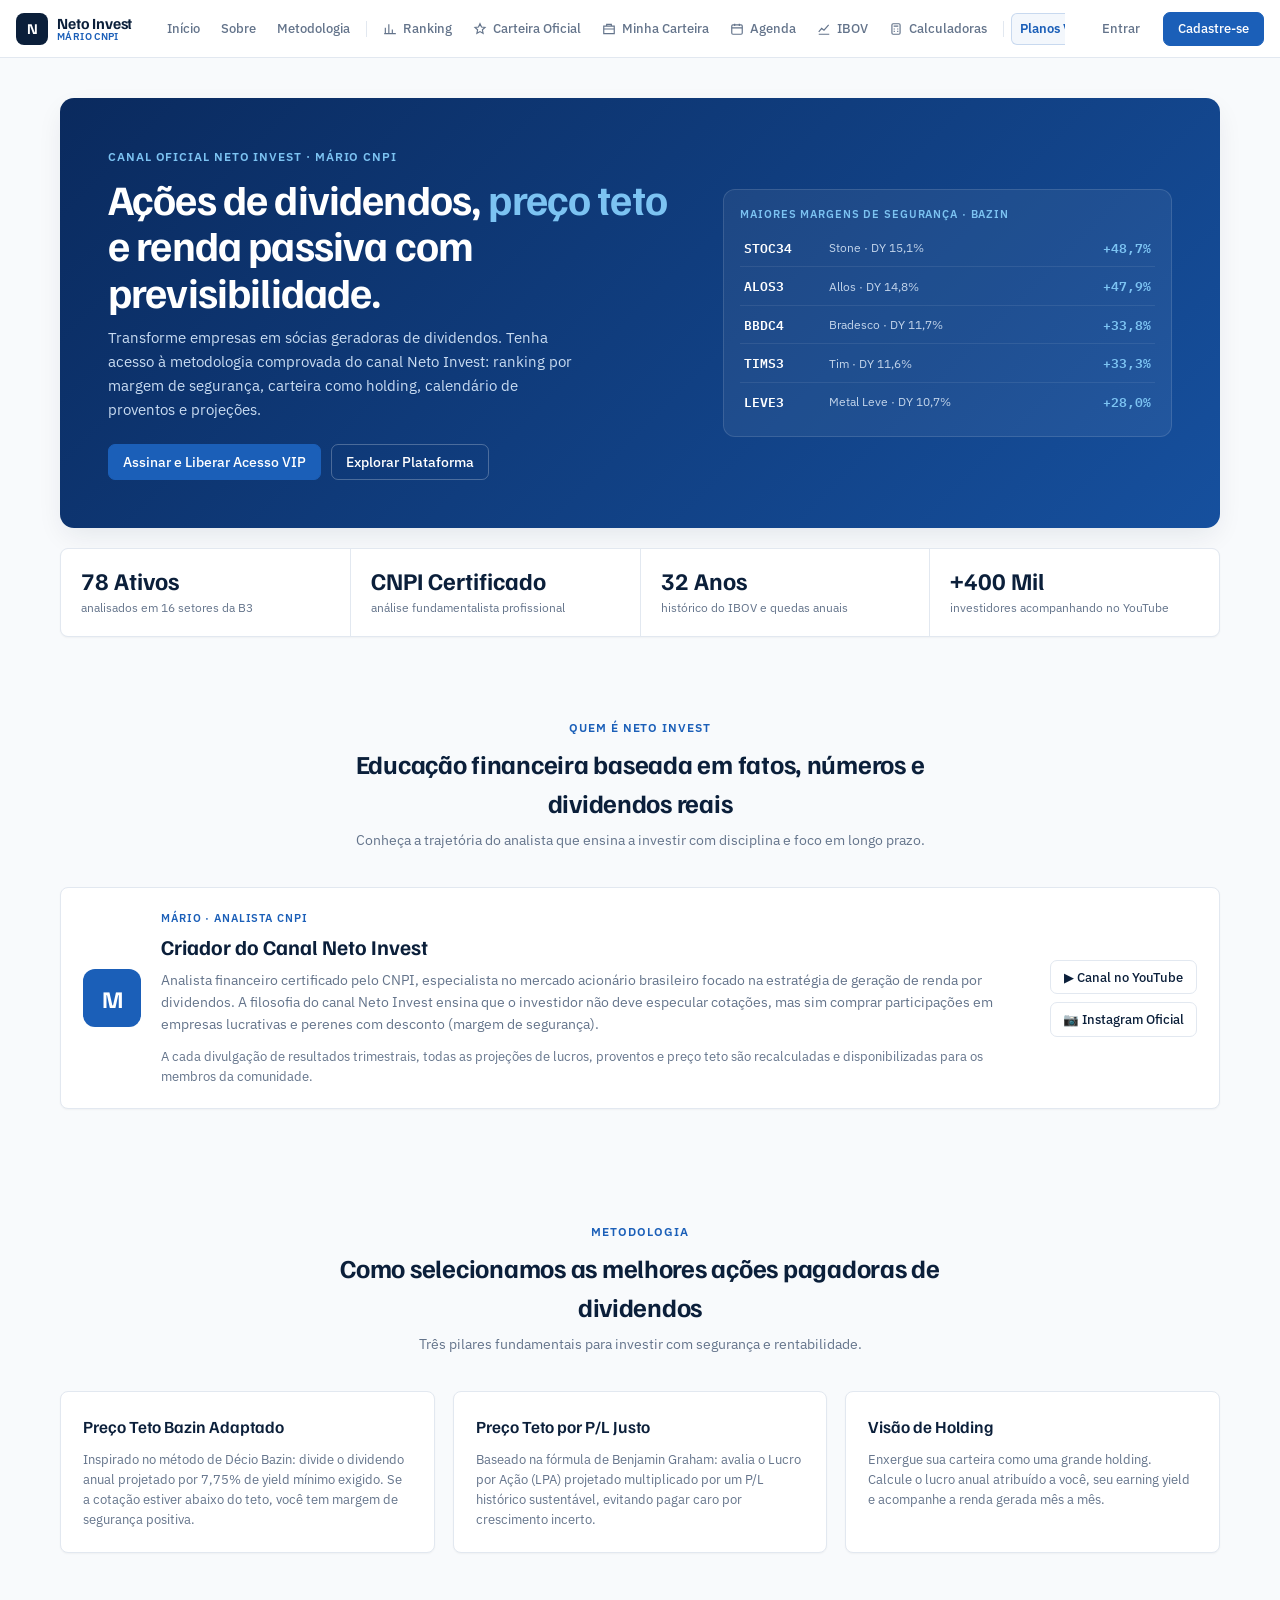
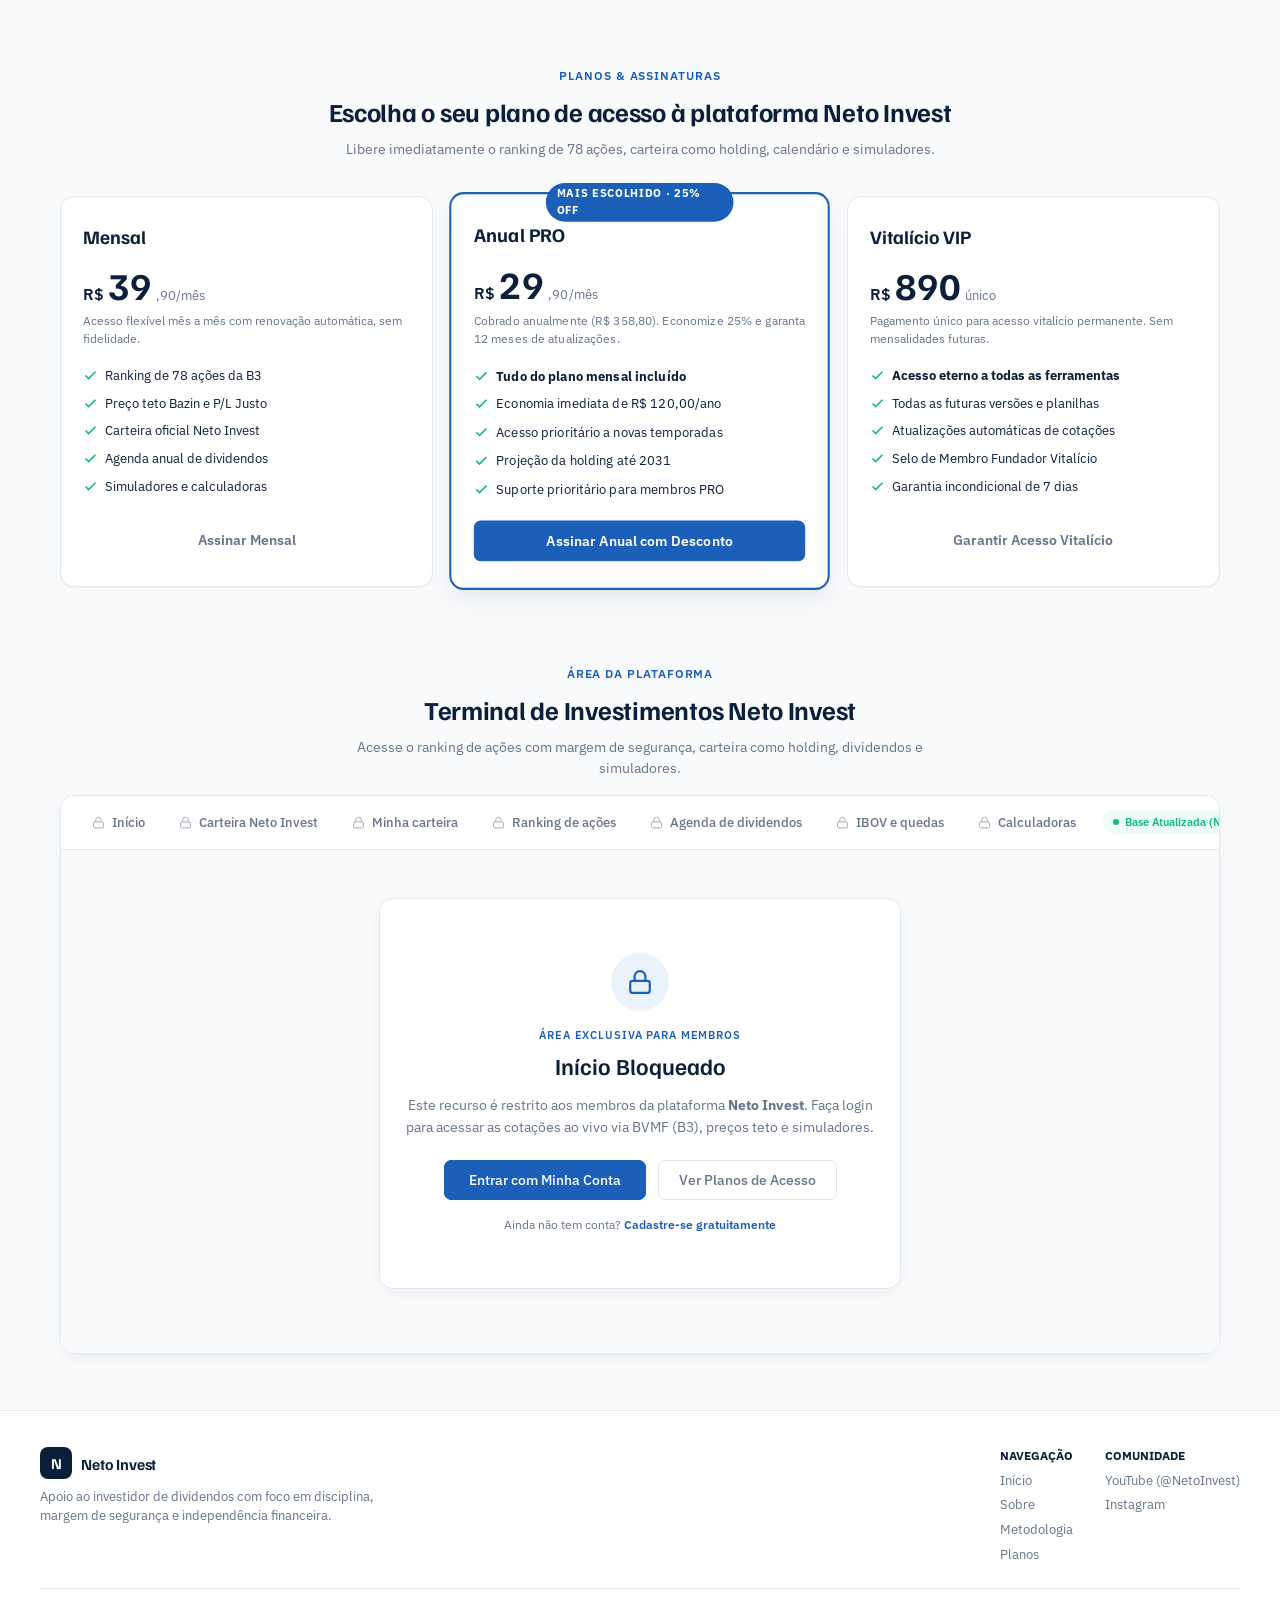
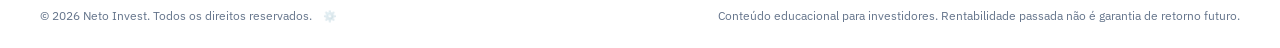
==== commit 9911479f: "feat: bloqueio e protecao de recursos da plataforma mediante login" ====
--- a/index.html
+++ b/index.html
@@ -3853,12 +3853,39 @@
     });
   }
 
-  function renderTabsHTML() {
+  function renderLockedGate(viewId) {
+    const viewName = VIEWS.find(v => v.id === viewId)?.name || 'Recurso Exclusivo';
+    return `
+      <div class="panel locked-gate-panel" style="text-align:center;padding:54px 20px;max-width:640px;margin:24px auto;border-radius:var(--r-lg);box-shadow:var(--shadow-md);">
+        <div style="width:58px;height:58px;border-radius:50%;background:var(--accent-soft);color:var(--accent);display:grid;place-items:center;margin:0 auto 16px;">
+          <svg viewBox="0 0 24 24" style="width:26px;height:26px;stroke:currentColor;fill:none;stroke-width:2;"><rect x="3" y="11" width="18" height="11" rx="2" ry="2"></rect><path d="M7 11V7a5 5 0 0 1 10 0v4"></path></svg>
+        </div>
+        <div class="eyebrow" style="color:var(--accent);margin-bottom:6px;">Área Exclusiva para Membros</div>
+        <h2 style="font-size:23px;margin:0 0 10px;color:var(--ink);">${viewName} Bloqueado</h2>
+        <p style="font-size:14px;color:var(--muted);line-height:1.6;margin:0 auto 22px;max-width:480px;">
+          Este recurso é restrito aos membros da plataforma <b>Neto Invest</b>. Faça login para acessar as cotações ao vivo via BVMF (B3), preços teto e simuladores.
+        </p>
+        <div style="display:flex;gap:12px;justify-content:center;flex-wrap:wrap;">
+          <button class="pri" style="height:40px;padding:0 24px;font-size:13.5px;" onclick="window.AppUI.openAuthModal('login')">
+            Entrar com Minha Conta
+          </button>
+          <button class="ghost" style="height:40px;padding:0 20px;font-size:13.5px;border:1px solid var(--line);" onclick="document.getElementById('planos').scrollIntoView({behavior:'smooth'})">
+            Ver Planos de Acesso
+          </button>
+        </div>
+        <p style="margin-top:16px;font-size:12px;color:var(--muted);">
+          Ainda não tem conta? <a href="javascript:void(0)" onclick="window.AppUI.openAuthModal('register')" style="color:var(--accent);font-weight:600;">Cadastre-se gratuitamente</a>
+        </p>
+      </div>
+    `;
+  }
+
+  function renderTabsHTML(isLoggedIn = true) {
     const tabsTrack = document.getElementById('terminal-tabs');
     if (!tabsTrack) return;
     tabsTrack.innerHTML = VIEWS.map(v => `
-      <button class="ttab ${v.id === cur ? 'active' : ''}" data-view="${v.id}" onclick="window.TerminalApp.goToTab('${v.id}')">
-        <svg viewBox="0 0 24 24">${v.ic}</svg>
+      <button class="ttab ${v.id === cur && isLoggedIn ? 'active' : ''}" data-view="${v.id}" onclick="window.TerminalApp.goToTab('${v.id}')">
+        ${!isLoggedIn ? '<svg viewBox="0 0 24 24" style="width:13px;height:13px;opacity:0.6;"><rect x="3" y="11" width="18" height="11" rx="2" ry="2"></rect><path d="M7 11V7a5 5 0 0 1 10 0v4"></path></svg>' : `<svg viewBox="0 0 24 24">${v.ic}</svg>`}
         <span>${v.name}</span>
       </button>
     `).join('');
@@ -3868,7 +3895,18 @@
     const view = $('#view');
     if (!view) return;
 
-    renderTabsHTML();
+    const user = window.AuthService && window.AuthService.getCurrentUser();
+    const isLoggedIn = !!user;
+
+    // Se NÃO estiver logado: bloqueia o acesso e exibe tela de login/membro
+    if (!isLoggedIn) {
+      renderTabsHTML(false);
+      syncActiveNav('');
+      view.innerHTML = renderLockedGate(cur);
+      return;
+    }
+
+    renderTabsHTML(true);
     syncActiveNav(cur);
 
     const fid = keepFocus && document.activeElement?.id;
@@ -3906,6 +3944,14 @@
   // Objeto de controle global do Terminal e Navegação
   window.TerminalApp = {
     goToTab(tabId) {
+      const user = window.AuthService && window.AuthService.getCurrentUser();
+      if (!user) {
+        // Visitante não logado: abre o modal de login suavemente
+        window.AppUI && window.AppUI.openAuthModal('login');
+        const term = document.getElementById('terminal-section');
+        if (term) term.scrollIntoView({ behavior: 'smooth' });
+        return;
+      }
       cur = tabId;
       location.hash = tabId;
       syncActiveNav(tabId);
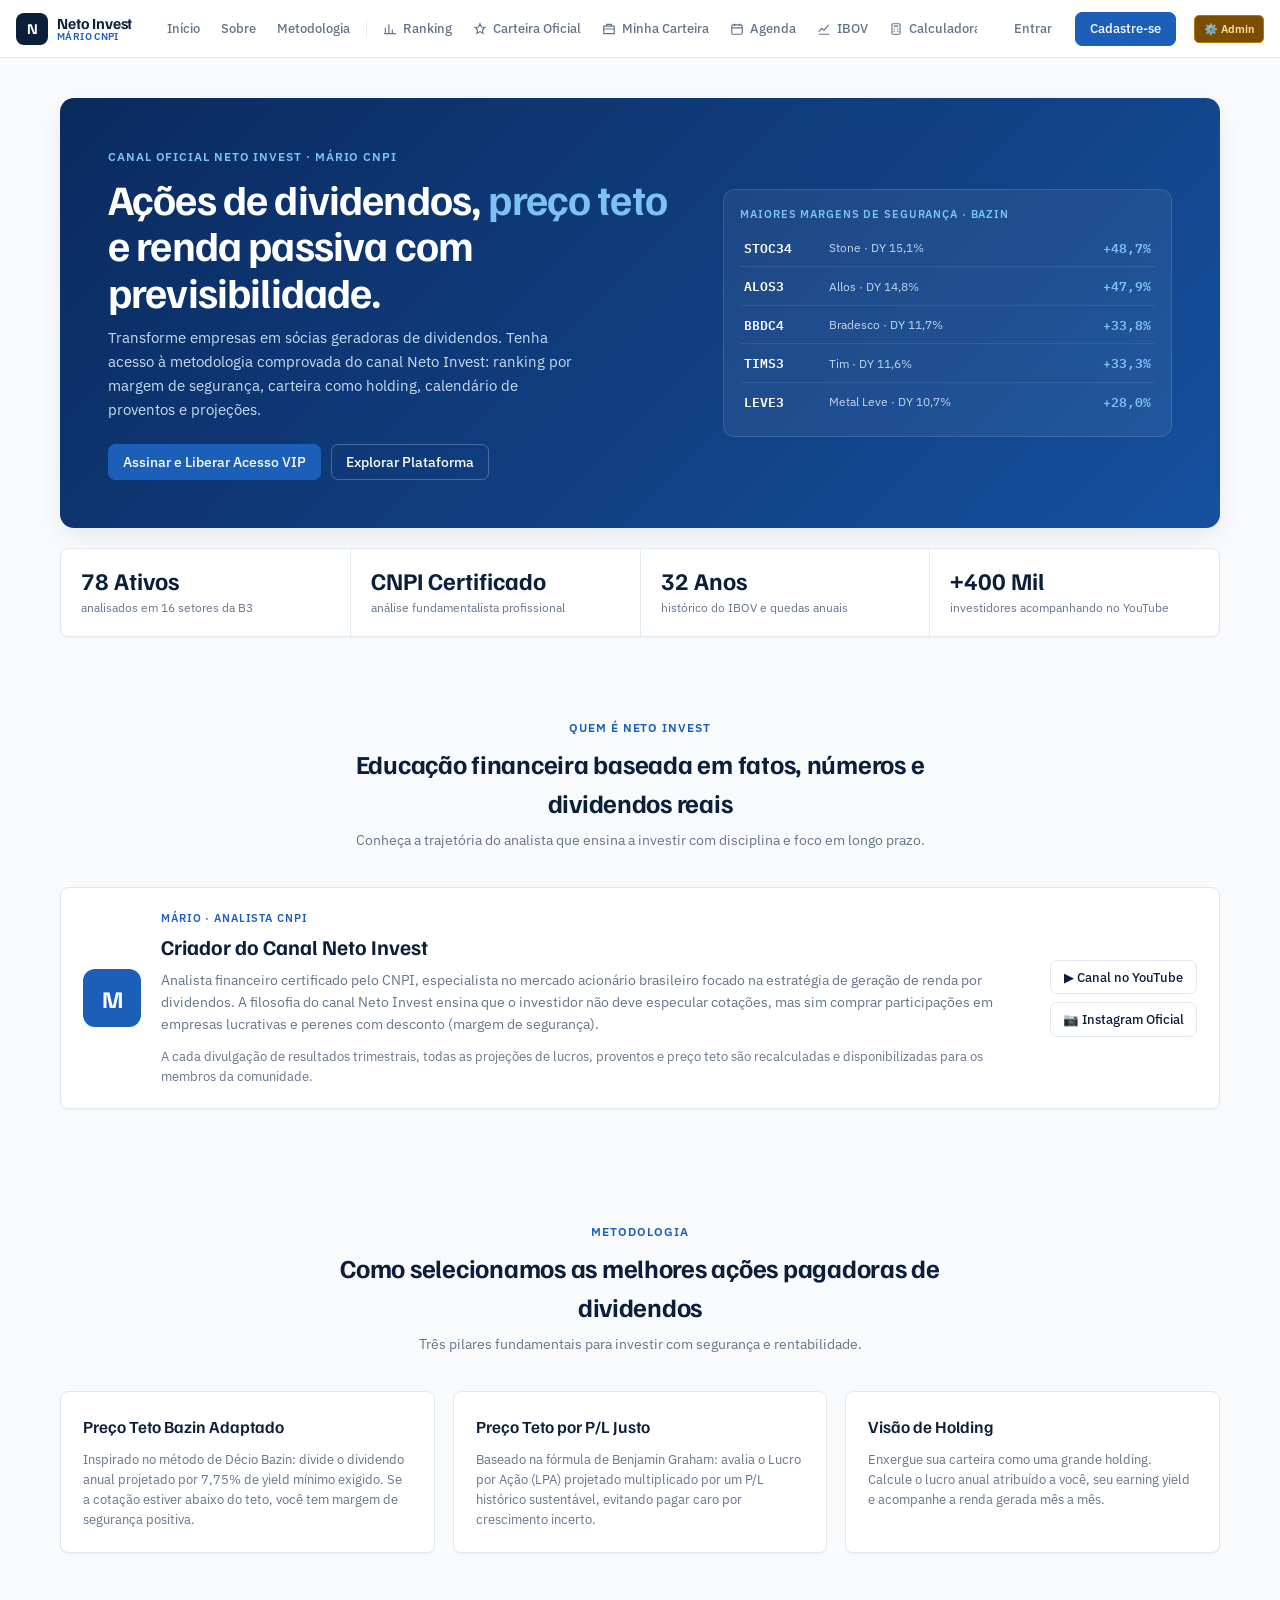
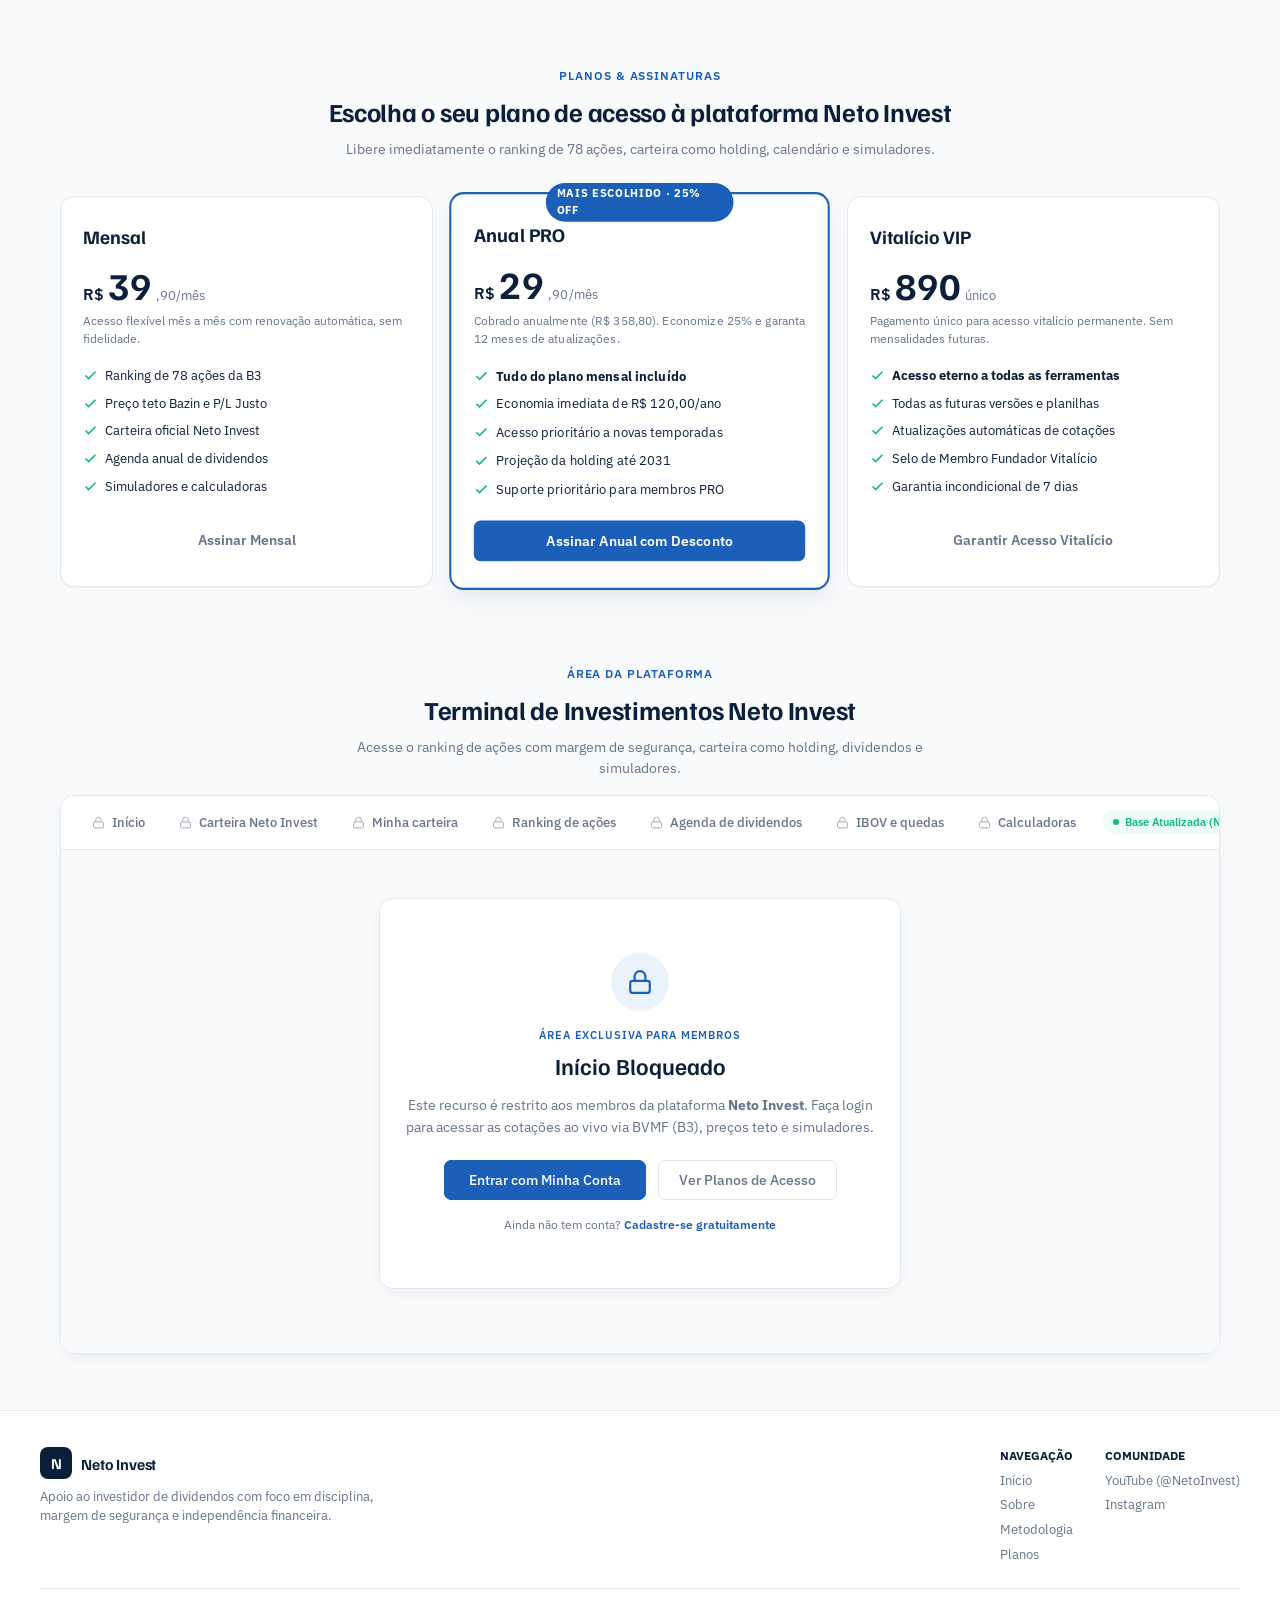
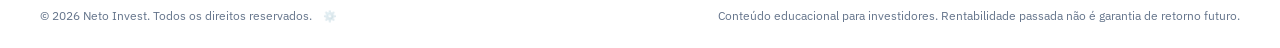
==== commit c032d95c: "fix: garante admin sempre presente no localStorage + botao Admin direto na navbar e modal" ====
--- a/index.html
+++ b/index.html
@@ -2038,6 +2038,155 @@
   border-radius: 4px;
 }
 
+
+/* ==========================================================================
+   Painel do Administrador (Gestão de Assinantes & Automação de Pagamento)
+   ========================================================================== */
+
+.modal-admin {
+  max-width: 980px !important;
+  width: 95% !important;
+  max-height: 90vh;
+  overflow-y: auto;
+  padding: 26px !important;
+  border-radius: var(--r-lg) !important;
+}
+
+.admin-header {
+  display: flex;
+  justify-content: space-between;
+  align-items: flex-start;
+  margin-bottom: 18px;
+  padding-bottom: 14px;
+  border-bottom: 1px solid var(--line);
+}
+
+.admin-badge {
+  display: inline-flex;
+  align-items: center;
+  gap: 5px;
+  font-size: 11px;
+  padding: 3px 8px;
+  border-radius: 99px;
+  background: var(--gold-soft);
+  color: var(--warn);
+  font-weight: 700;
+  text-transform: uppercase;
+}
+
+.admin-tabs {
+  display: flex;
+  gap: 6px;
+  border-bottom: 1px solid var(--line);
+  margin-bottom: 18px;
+}
+
+.admin-tab-btn {
+  padding: 8px 18px;
+  border: none;
+  background: transparent;
+  font-size: 13.5px;
+  font-weight: 500;
+  color: var(--muted);
+  cursor: pointer;
+  border-bottom: 2px solid transparent;
+  transition: all 0.15s ease;
+}
+
+.admin-tab-btn:hover {
+  color: var(--ink);
+}
+
+.admin-tab-btn.active {
+  color: var(--accent);
+  border-bottom-color: var(--accent);
+  font-weight: 600;
+}
+
+.admin-kpis {
+  display: grid;
+  grid-template-columns: repeat(4, 1fr);
+  gap: 12px;
+  margin-bottom: 20px;
+}
+
+.admin-kpi-card {
+  background: var(--sunk);
+  padding: 12px 14px;
+  border-radius: var(--r);
+  border: 1px solid var(--line);
+}
+
+.admin-kpi-card small {
+  font-size: 10.5px;
+  color: var(--muted);
+  display: block;
+  text-transform: uppercase;
+  font-weight: 600;
+  letter-spacing: 0.03em;
+}
+
+.admin-kpi-card b {
+  font-size: 20px;
+  font-family: var(--f-display);
+  color: var(--ink);
+  margin-top: 2px;
+  display: block;
+}
+
+.admin-tbl-wrap {
+  overflow-x: auto;
+  border: 1px solid var(--line);
+  border-radius: var(--r);
+  margin-top: 12px;
+  background: var(--surface);
+}
+
+.admin-table {
+  width: 100%;
+  border-collapse: collapse;
+  font-size: 12.5px;
+}
+
+.admin-table th {
+  background: var(--sunk);
+  padding: 10px 12px;
+  text-align: left;
+  font-size: 11px;
+  color: var(--muted);
+  font-weight: 600;
+  border-bottom: 1px solid var(--line);
+}
+
+.admin-table td {
+  padding: 10px 12px;
+  border-bottom: 1px solid var(--line);
+  vertical-align: middle;
+}
+
+.admin-table tr:hover {
+  background: rgba(241, 245, 249, 0.7);
+}
+
+.status-badge {
+  display: inline-flex;
+  align-items: center;
+  gap: 4px;
+  padding: 2px 7px;
+  border-radius: 99px;
+  font-size: 11px;
+  font-weight: 600;
+}
+
+.status-badge.vip {
+  background: var(--good-soft);
+  color: var(--good);
+}
+
+.status-badge.free {
+  background: var(--sunk);
+  color: var(--muted);
+}
 </style>
 </head>
 <body>
@@ -2099,6 +2248,8 @@
         <button class="ghost nav-login-btn" onclick="window.AppUI.openAuthModal('login')">Entrar</button>
         <button class="pri nav-register-btn" onclick="window.AppUI.openAuthModal('register')">Cadastre-se</button>
       </div>
+      <!-- Botão admin sempre visível para o dono do site -->
+      <button id="admin-quick-btn" onclick="window.AdminPanel && window.AdminPanel.open()" title="Painel do Administrador" style="margin-left:6px;padding:3px 9px;height:28px;font-size:11px;background:#7a4d00;color:#ffe0a0;border:1px solid #b7780a;border-radius:5px;cursor:pointer;font-weight:600;display:flex;align-items:center;gap:4px;">⚙️ Admin</button>
     </div>
   </header>
 
@@ -2790,10 +2941,22 @@
   // Usuários padrão de demonstração
   const INITIAL_USERS = [
     {
+      id: 'usr_admin',
+      name: 'Administrador (Você)',
+      email: 'admin@netoinvest.com',
+      password: 'admin',
+      isAdmin: true,
+      isVip: true,
+      plan: 'vitalicio',
+      joinedAt: '2026-11-01T00:00:00.000Z',
+      expiresAt: '2099-12-31T23:59:59.000Z'
+    },
+    {
       id: 'usr_demo_vip',
       name: 'Membro Pro Demo',
       email: 'membro@netoinvest.com',
       password: '123',
+      isAdmin: false,
       isVip: true,
       plan: 'anual',
       joinedAt: '2026-11-01T10:00:00.000Z',
@@ -2804,6 +2967,7 @@
       name: 'Visitante Grátis',
       email: 'visitante@netoinvest.com',
       password: '123',
+      isAdmin: false,
       isVip: false,
       plan: null,
       joinedAt: '2026-11-02T12:00:00.000Z',
@@ -2819,17 +2983,29 @@
     }
 
     loadUsers() {
+      let users = [...INITIAL_USERS];
       try {
         const stored = localStorage.getItem(USERS_KEY);
         if (stored) {
           const parsed = JSON.parse(stored);
-          if (Array.isArray(parsed) && parsed.length > 0) return parsed;
+          if (Array.isArray(parsed) && parsed.length > 0) {
+            users = parsed;
+          }
         }
       } catch (e) {
         console.warn('Erro ao carregar lista de usuários:', e);
       }
-      localStorage.setItem(USERS_KEY, JSON.stringify(INITIAL_USERS));
-      return [...INITIAL_USERS];
+      // Garante que o admin SEMPRE existe (mesmo com cache antigo no localStorage)
+      const adminExists = users.some(u => u.email.toLowerCase() === 'admin@netoinvest.com');
+      if (!adminExists) {
+        users.unshift(INITIAL_USERS[0]);
+      } else {
+        // Garante que o admin existente tem isAdmin: true
+        const idx = users.findIndex(u => u.email.toLowerCase() === 'admin@netoinvest.com');
+        if (idx !== -1) users[idx] = { ...users[idx], isAdmin: true, isVip: true };
+      }
+      localStorage.setItem(USERS_KEY, JSON.stringify(users));
+      return users;
     }
 
     saveUsers() {
@@ -2982,6 +3158,118 @@
     logout() {
       this.saveSession(null);
       return { success: true };
+    }
+
+    // --- Métodos de Gestão Administrativa de Assinantes ---
+    getAllUsers() {
+      return [...this.users];
+    }
+
+    toggleUserVip(userId) {
+      const user = this.users.find(u => u.id === userId);
+      if (!user) return { success: false, error: 'Usuário não encontrado' };
+
+      user.isVip = !user.isVip;
+      if (user.isVip && !user.plan) {
+        user.plan = 'anual';
+        user.expiresAt = new Date(Date.now() + 365*24*60*60*1000).toISOString();
+      }
+      this.saveUsers();
+      if (this.currentUser && this.currentUser.id === user.id) {
+        this.saveSession({ ...user });
+      }
+      this.notifyListeners();
+      return { success: true, user };
+    }
+
+    setUserPlan(userId, plan) {
+      const user = this.users.find(u => u.id === userId);
+      if (!user) return { success: false, error: 'Usuário não encontrado' };
+
+      user.plan = plan;
+      user.isVip = true;
+      const days = plan === 'mensal' ? 30 : plan === 'anual' ? 365 : 36500;
+      user.expiresAt = new Date(Date.now() + days*24*60*60*1000).toISOString();
+
+      this.saveUsers();
+      if (this.currentUser && this.currentUser.id === user.id) {
+        this.saveSession({ ...user });
+      }
+      this.notifyListeners();
+      return { success: true, user };
+    }
+
+    deleteUser(userId) {
+      if (userId === 'usr_admin') {
+        return { success: false, error: 'Não é possível excluir o usuário administrador principal.' };
+      }
+      this.users = this.users.filter(u => u.id !== userId);
+      this.saveUsers();
+      return { success: true };
+    }
+
+    adminCreateUser({ name, email, password, plan, isVip }) {
+      const cleanEmail = String(email || '').trim().toLowerCase();
+      if (this.users.some(u => u.email.toLowerCase() === cleanEmail)) {
+        return { success: false, error: 'E-mail já cadastrado.' };
+      }
+
+      const days = plan === 'mensal' ? 30 : plan === 'anual' ? 365 : 36500;
+      const newUser = {
+        id: 'usr_' + Date.now(),
+        name: name.trim(),
+        email: cleanEmail,
+        password: password || '123456',
+        isAdmin: false,
+        isVip: !!isVip,
+        plan: isVip ? (plan || 'anual') : null,
+        joinedAt: new Date().toISOString(),
+        expiresAt: isVip ? new Date(Date.now() + days*24*60*60*1000).toISOString() : null
+      };
+
+      this.users.unshift(newUser);
+      this.saveUsers();
+      return { success: true, user: newUser };
+    }
+
+    // --- Automação: Liberação Automática por Webhook / API ---
+    processWebhookPayment({ email, name, plan, provider, transactionId }) {
+      const cleanEmail = String(email || '').trim().toLowerCase();
+      let user = this.users.find(u => u.email.toLowerCase() === cleanEmail);
+
+      const planChosen = plan || 'anual';
+      const days = planChosen === 'mensal' ? 30 : planChosen === 'anual' ? 365 : 36500;
+      const expiresAt = new Date(Date.now() + days*24*60*60*1000).toISOString();
+
+      if (user) {
+        // Usuário já existe: ativa VIP instantaneamente
+        user.isVip = true;
+        user.plan = planChosen;
+        user.expiresAt = expiresAt;
+        user.lastPayment = { provider, transactionId, date: new Date().toISOString() };
+      } else {
+        // Usuário novo: cria a conta já liberada
+        user = {
+          id: 'usr_' + Date.now(),
+          name: name ? name.trim() : cleanEmail.split('@')[0],
+          email: cleanEmail,
+          password: 'vip' + Math.floor(1000 + Math.random()*9000), // senha inicial
+          isAdmin: false,
+          isVip: true,
+          plan: planChosen,
+          joinedAt: new Date().toISOString(),
+          expiresAt: expiresAt,
+          lastPayment: { provider, transactionId, date: new Date().toISOString() }
+        };
+        this.users.unshift(user);
+      }
+
+      this.saveUsers();
+      if (this.currentUser && this.currentUser.email.toLowerCase() === cleanEmail) {
+        this.saveSession({ ...user });
+      }
+      this.notifyListeners();
+      return { success: true, user };
     }
   }
 
@@ -4390,6 +4678,407 @@
   }
 };
 
+
+// ──────────────────────────────────────────────────────────────────────────────
+// Painel do Administrador (Gestão de Assinantes & Automação de Pagamentos)
+// ──────────────────────────────────────────────────────────────────────────────
+window.AdminPanel = {
+  currentTab: 'subscribers', // 'subscribers' | 'payments' | 'webhook_sim'
+  searchTerm: '',
+
+  open(initialTab = 'subscribers') {
+    this.close();
+    this.currentTab = initialTab;
+
+    const modalEl = document.createElement('div');
+    modalEl.id = 'admin-panel-modal';
+    modalEl.className = 'modal-backdrop';
+    modalEl.innerHTML = `
+      <div class="modal-card modal-admin" role="dialog" aria-modal="true">
+        <div class="admin-header">
+          <div>
+            <div style="display:flex;align-items:center;gap:8px;">
+              <span class="admin-badge">Painel de Controle</span>
+              <h2 style="font-size:22px;margin:0;">Administração Neto Invest</h2>
+            </div>
+            <p style="font-size:12.5px;color:var(--muted);margin-top:4px;">
+              Gestão de assinantes, controle de acessos VIP e integração com API de pagamentos.
+            </p>
+          </div>
+          <button class="x" onclick="window.AdminPanel.close()">✕</button>
+        </div>
+
+        <div class="admin-tabs">
+          <button class="admin-tab-btn ${this.currentTab === 'subscribers' ? 'active' : ''}" onclick="window.AdminPanel.switchTab('subscribers')">
+            👥 Assinantes (${window.AuthService ? window.AuthService.getAllUsers().length : 0})
+          </button>
+          <button class="admin-tab-btn ${this.currentTab === 'payments' ? 'active' : ''}" onclick="window.AdminPanel.switchTab('payments')">
+            💳 Gateway & Chaves de Pagamento
+          </button>
+          <button class="admin-tab-btn ${this.currentTab === 'webhook_sim' ? 'active' : ''}" onclick="window.AdminPanel.switchTab('webhook_sim')">
+            ⚡ Automação de Compras (Webhook)
+          </button>
+        </div>
+
+        <div id="admin-tab-content">
+          ${this.renderTabContent()}
+        </div>
+      </div>
+    `;
+
+    document.body.appendChild(modalEl);
+  },
+
+  close() {
+    const modal = document.getElementById('admin-panel-modal');
+    if (modal) modal.remove();
+  },
+
+  switchTab(tab) {
+    this.currentTab = tab;
+    document.querySelectorAll('.admin-tab-btn').forEach((b, i) => {
+      b.classList.toggle('active', (i === 0 && tab === 'subscribers') || (i === 1 && tab === 'payments') || (i === 2 && tab === 'webhook_sim'));
+    });
+    const container = document.getElementById('admin-tab-content');
+    if (container) container.innerHTML = this.renderTabContent();
+  },
+
+  renderTabContent() {
+    if (this.currentTab === 'subscribers') return this.renderSubscribersTab();
+    if (this.currentTab === 'payments') return this.renderPaymentsTab();
+    if (this.currentTab === 'webhook_sim') return this.renderWebhookTab();
+    return '';
+  },
+
+  renderSubscribersTab() {
+    const users = window.AuthService ? window.AuthService.getAllUsers() : [];
+    const total = users.length;
+    const vips = users.filter(u => u.isVip).length;
+    const mensais = users.filter(u => u.isVip && u.plan === 'mensal').length;
+    const anuais = users.filter(u => u.isVip && u.plan === 'anual').length;
+    const mrr = (mensais * 39.90) + (anuais * 29.90);
+
+    const filtered = users.filter(u => {
+      if (!this.searchTerm) return true;
+      const term = this.searchTerm.toLowerCase();
+      return u.name.toLowerCase().includes(term) || u.email.toLowerCase().includes(term);
+    });
+
+    return `
+      <div class="admin-kpis">
+        <div class="admin-kpi-card">
+          <small>Total Cadastrados</small>
+          <b>${total}</b>
+        </div>
+        <div class="admin-kpi-card">
+          <small>Assinantes VIP</small>
+          <b style="color:var(--good);">${vips}</b>
+        </div>
+        <div class="admin-kpi-card">
+          <small>Receita Recorrente</small>
+          <b style="color:var(--accent);">R$ ${mrr.toFixed(2).replace('.', ',')}/mês</b>
+        </div>
+        <div class="admin-kpi-card">
+          <small>Conversão VIP</small>
+          <b>${total > 0 ? Math.round((vips/total)*100) : 0}%</b>
+        </div>
+      </div>
+
+      <div style="display:flex;justify-content:space-between;align-items:center;gap:12px;margin-bottom:12px;flex-wrap:wrap;">
+        <input type="text" placeholder="Buscar por nome ou e-mail..." value="${this.searchTerm}" oninput="window.AdminPanel.search(this.value)" style="flex:1;max-width:320px;height:34px;font-size:12.5px;">
+        <button class="pri" style="height:34px;font-size:12.5px;" onclick="window.AdminPanel.openCreateUserModal()">
+          + Cadastrar Novo Assinante
+        </button>
+      </div>
+
+      <div class="admin-tbl-wrap">
+        <table class="admin-table">
+          <thead>
+            <tr>
+              <th>Usuário</th>
+              <th>E-mail</th>
+              <th>Plano</th>
+              <th>Status VIP</th>
+              <th>Expira em</th>
+              <th style="text-align:right;">Ações de Acesso</th>
+            </tr>
+          </thead>
+          <tbody>
+            ${filtered.map(u => `
+              <tr>
+                <td>
+                  <b>${u.name}</b> ${u.isAdmin ? '<span class="admin-badge" style="font-size:9.5px;padding:1px 5px;">ADMIN</span>' : ''}
+                </td>
+                <td style="color:var(--muted);">${u.email}</td>
+                <td>
+                  <span style="text-transform:capitalize;font-weight:500;">${u.plan || 'Nenhum'}</span>
+                </td>
+                <td>
+                  <span class="status-badge ${u.isVip ? 'vip' : 'free'}">
+                    ${u.isVip ? '● VIP Ativo' : '○ Bloqueado'}
+                  </span>
+                </td>
+                <td style="font-size:11.5px;color:var(--muted);">
+                  ${u.expiresAt ? new Date(u.expiresAt).toLocaleDateString('pt-BR') : '—'}
+                </td>
+                <td style="text-align:right;">
+                  <button class="${u.isVip ? 'ghost' : 'pri'}" style="padding:4px 8px;font-size:11px;height:26px;" onclick="window.AdminPanel.toggleVip('${u.id}')">
+                    ${u.isVip ? 'Bloquear Acesso' : 'Liberar VIP'}
+                  </button>
+                  <button class="ghost" style="padding:4px 8px;font-size:11px;height:26px;" onclick="window.AdminPanel.changePlan('${u.id}')">
+                    Plano
+                  </button>
+                  ${!u.isAdmin ? `
+                    <button class="ghost" style="padding:4px 6px;font-size:11px;height:26px;color:var(--bad);" onclick="window.AdminPanel.deleteUser('${u.id}')" title="Excluir">
+                      ✕
+                    </button>
+                  ` : ''}
+                </td>
+              </tr>
+            `).join('')}
+          </tbody>
+        </table>
+      </div>
+    `;
+  },
+
+  renderPaymentsTab() {
+    const cfg = window.ApiService ? window.ApiService.getConfig() : {};
+    return `
+      <div style="background:var(--sunk);border:1px solid var(--line);border-radius:var(--r);padding:16px;margin-bottom:18px;">
+        <h3 style="font-size:15px;margin:0 0 6px;">Configuração do Gateway de Pagamento</h3>
+        <p style="font-size:12.5px;color:var(--muted);margin:0;">
+          Defina sua conta do Asaas, Mercado Pago, Stripe ou Kiwify para processar vendas e receber direto via PIX.
+        </p>
+      </div>
+
+      <form onsubmit="window.AdminPanel.savePaymentConfig(event)" style="display:flex;flex-direction:column;gap:14px;">
+        <div style="display:grid;grid-template-columns:1fr 1fr;gap:12px;">
+          <div class="form-group">
+            <label>Plataforma de Pagamento</label>
+            <select id="adm-provider" style="width:100%">
+              <option value="asaas" ${cfg.paymentProvider === 'asaas' ? 'selected' : ''}>Asaas (Recomendado para PIX & Boletos)</option>
+              <option value="mercadopago" ${cfg.paymentProvider === 'mercadopago' ? 'selected' : ''}>Mercado Pago</option>
+              <option value="kiwify" ${cfg.paymentProvider === 'kiwify' ? 'selected' : ''}>Kiwify Webhook</option>
+              <option value="stripe" ${cfg.paymentProvider === 'stripe' ? 'selected' : ''}>Stripe</option>
+              <option value="custom" ${cfg.paymentProvider === 'custom' ? 'selected' : ''}>Webhook Próprio</option>
+            </select>
+          </div>
+
+          <div class="form-group">
+            <label>Ambiente de Operação</label>
+            <select id="adm-env" style="width:100%">
+              <option value="production" ${cfg.environment === 'production' ? 'selected' : ''}>Produção (Vendas Reais)</option>
+              <option value="sandbox" ${cfg.environment === 'sandbox' ? 'selected' : ''}>Sandbox (Modo Teste)</option>
+            </select>
+          </div>
+        </div>
+
+        <div class="form-group">
+          <label>Chave de API / Token Secreto da sua Conta</label>
+          <input type="text" id="adm-key" value="${cfg.apiKey || ''}" placeholder="Cole seu token gerado no painel da plataforma">
+        </div>
+
+        <div style="display:grid;grid-template-columns:1fr 1fr;gap:12px;">
+          <div class="form-group">
+            <label>Sua Chave Pix para Recebimentos</label>
+            <input type="text" id="adm-pix" value="${cfg.pixKey || 'netoinvest.contato@pagamentos.com.br'}" placeholder="CNPJ, E-mail ou Telefone">
+          </div>
+
+          <div class="form-group">
+            <label>URL de Notificação / Webhook</label>
+            <input type="url" id="adm-endpoint" value="${cfg.endpointUrl || ''}" placeholder="https://seusite.com.br/api/webhook">
+          </div>
+        </div>
+
+        <div id="adm-test-result" style="display:none;padding:10px;border-radius:6px;font-size:12.5px;"></div>
+
+        <div style="display:flex;gap:10px;margin-top:8px;">
+          <button type="button" class="ghost" style="flex:1;" onclick="window.AdminPanel.testConnection()">
+            Testar Conexão com Gateway
+          </button>
+          <button type="submit" class="pri" style="flex:1;">
+            Salvar Configurações de Pagamento
+          </button>
+        </div>
+      </form>
+    `;
+  },
+
+  renderWebhookTab() {
+    return `
+      <div style="background:var(--accent-soft);border:1px solid rgba(27,95,184,0.2);border-radius:var(--r);padding:16px;margin-bottom:18px;">
+        <h3 style="font-size:15px;margin:0 0 6px;color:var(--accent);">Como Funciona a Automação de Compras?</h3>
+        <p style="font-size:13px;color:var(--ink);line-height:1.6;margin:0;">
+          Quando o cliente paga via PIX ou Cartão no checkout, a plataforma (Asaas/Kiwify/Mercado Pago) envia uma notificação automática chamada <b>Webhook</b>. O sistema reconhece o pagamento aprovado, cria o usuário e <b>libera o acesso VIP instantaneamente</b>.
+        </p>
+      </div>
+
+      <div class="panel" style="padding:18px;margin-bottom:16px;">
+        <h4 style="font-size:14px;margin:0 0 10px;">Simulador de Notificação de Compra Aprovada</h4>
+        <p style="font-size:12px;color:var(--muted);margin-bottom:14px;">
+          Use este simulador para testar a liberação automática sem precisar gastar dinheiro real:
+        </p>
+        <div style="display:grid;grid-template-columns:1fr 1fr 1fr;gap:10px;margin-bottom:12px;">
+          <div>
+            <label style="font-size:11px;color:var(--muted);display:block;margin-bottom:4px;">E-mail do Comprador</label>
+            <input type="email" id="sim-email" placeholder="cliente@teste.com" style="width:100%;font-size:12.5px;">
+          </div>
+          <div>
+            <label style="font-size:11px;color:var(--muted);display:block;margin-bottom:4px;">Nome do Comprador</label>
+            <input type="text" id="sim-name" placeholder="Nome do Cliente" style="width:100%;font-size:12.5px;">
+          </div>
+          <div>
+            <label style="font-size:11px;color:var(--muted);display:block;margin-bottom:4px;">Plano Comprado</label>
+            <select id="sim-plan" style="width:100%;font-size:12.5px;">
+              <option value="anual">Anual PRO (R$ 358,80)</option>
+              <option value="mensal">Mensal (R$ 39,90)</option>
+              <option value="vitalicio">Vitalício VIP (R$ 890,00)</option>
+            </select>
+          </div>
+        </div>
+
+        <button class="pri" style="height:36px;font-size:13px;width:100%;" onclick="window.AdminPanel.simulateWebhook()">
+          ⚡ Disparar Webhook e Liberar Acesso Automaticamente
+        </button>
+
+        <div id="sim-webhook-result" style="display:none;margin-top:12px;padding:12px;border-radius:6px;font-size:12.5px;"></div>
+      </div>
+    `;
+  },
+
+  search(val) {
+    this.searchTerm = val;
+    const content = document.getElementById('admin-tab-content');
+    if (content) content.innerHTML = this.renderSubscribersTab();
+  },
+
+  toggleVip(userId) {
+    const res = window.AuthService.toggleUserVip(userId);
+    if (res.success) {
+      window.AppUI.showToast(`Status VIP atualizado para: ${res.user.name}`);
+      this.switchTab('subscribers');
+    }
+  },
+
+  changePlan(userId) {
+    const newPlan = prompt('Escolha o plano (mensal, anual ou vitalicio):', 'anual');
+    if (newPlan && ['mensal', 'anual', 'vitalicio'].includes(newPlan.toLowerCase())) {
+      const res = window.AuthService.setUserPlan(userId, newPlan.toLowerCase());
+      if (res.success) {
+        window.AppUI.showToast(`Plano alterado para ${newPlan} com sucesso!`);
+        this.switchTab('subscribers');
+      }
+    }
+  },
+
+  deleteUser(userId) {
+    if (confirm('Tem certeza que deseja excluir este usuário?')) {
+      const res = window.AuthService.deleteUser(userId);
+      if (res.success) {
+        window.AppUI.showToast('Usuário excluído!');
+        this.switchTab('subscribers');
+      } else {
+        alert(res.error);
+      }
+    }
+  },
+
+  openCreateUserModal() {
+    const name = prompt('Nome completo do assinante:');
+    if (!name) return;
+    const email = prompt('E-mail do assinante:');
+    if (!email) return;
+    const password = prompt('Senha de acesso:', '123456');
+    const isVip = confirm('Deseja liberar acesso VIP imediatamente?');
+    const plan = isVip ? (prompt('Plano (mensal, anual ou vitalicio):', 'anual') || 'anual') : null;
+
+    const res = window.AuthService.adminCreateUser({ name, email, password, plan, isVip });
+    if (res.success) {
+      window.AppUI.showToast(`Assinante ${name} cadastrado com sucesso!`);
+      this.switchTab('subscribers');
+    } else {
+      alert(res.error);
+    }
+  },
+
+  savePaymentConfig(e) {
+    e.preventDefault();
+    const provider = document.getElementById('adm-provider')?.value;
+    const key = document.getElementById('adm-key')?.value;
+    const pix = document.getElementById('adm-pix')?.value;
+    const endpoint = document.getElementById('adm-endpoint')?.value;
+    const env = document.getElementById('adm-env')?.value;
+
+    window.ApiService && window.ApiService.saveConfig({
+      paymentProvider: provider,
+      apiKey: key,
+      pixKey: pix,
+      endpointUrl: endpoint,
+      environment: env
+    });
+
+    window.AppUI.showToast('Configurações de pagamento salvas!');
+  },
+
+  async testConnection() {
+    const resBox = document.getElementById('adm-test-result');
+    if (!resBox) return;
+    resBox.style.display = 'block';
+    resBox.style.background = 'var(--sunk)';
+    resBox.style.color = 'var(--ink)';
+    resBox.textContent = 'Testando conexão com a plataforma de pagamentos...';
+
+    const res = window.ApiService ? await window.ApiService.testConnection() : { success: false, message: 'ApiService indisponível' };
+    if (res.success) {
+      resBox.style.background = 'var(--good-soft)';
+      resBox.style.color = 'var(--good)';
+      resBox.textContent = `✓ ${res.message}`;
+    } else {
+      resBox.style.background = 'var(--bad-soft)';
+      resBox.style.color = 'var(--bad)';
+      resBox.textContent = `✕ ${res.message}`;
+    }
+  },
+
+  simulateWebhook() {
+    const email = (document.getElementById('sim-email')?.value || '').trim();
+    const name = (document.getElementById('sim-name')?.value || '').trim();
+    const plan = document.getElementById('sim-plan')?.value || 'anual';
+    const resBox = document.getElementById('sim-webhook-result');
+
+    if (!email) {
+      alert('Informe o e-mail para simular o pagamento.');
+      return;
+    }
+
+    const res = window.AuthService.processWebhookPayment({
+      email,
+      name: name || 'Cliente Webhook',
+      plan,
+      provider: 'asaas_webhook',
+      transactionId: 'tx_' + Date.now()
+    });
+
+    if (res.success) {
+      resBox.style.display = 'block';
+      resBox.style.background = 'var(--good-soft)';
+      resBox.style.color = 'var(--good)';
+      resBox.innerHTML = `
+        <b>✓ Pagamento Aprovado com Sucesso!</b><br>
+        O acesso VIP para <b>${res.user.email}</b> foi liberado automaticamente no plano <b>${res.user.plan.toUpperCase()}</b>.<br>
+        <span style="font-size:11px;color:var(--muted);">Expira em: ${new Date(res.user.expiresAt).toLocaleDateString('pt-BR')}</span>
+      `;
+      window.AppUI.showToast(`Acesso VIP liberado para ${res.user.email}!`);
+      // Atualiza aba se estiver aberta
+      setTimeout(() => {
+        const btn = document.querySelector('.admin-tab-btn');
+        if (btn) btn.textContent = `👥 Assinantes (${window.AuthService.getAllUsers().length})`;
+      }, 300);
+    }
+  }
+};
+
 // ──────────────────────────────────────────────────────────────────────────────
 // AppUI - Navegação Fluida em Página Única (Mesma Janela)
 // ──────────────────────────────────────────────────────────────────────────────
@@ -4424,10 +5113,13 @@
     }
 
     initEvents() {
-      // Atalho discreto Ctrl+Shift+P para configurações de pagamento
+      // Atalhos discretos: Ctrl+Shift+A (Painel Admin) e Ctrl+Shift+P (Pagamentos)
       document.addEventListener('keydown', e => {
+        if (e.ctrlKey && e.shiftKey && (e.key === 'A' || e.key === 'a')) {
+          window.AdminPanel && window.AdminPanel.open();
+        }
         if (e.ctrlKey && e.shiftKey && (e.key === 'P' || e.key === 'p')) {
-          this.openApiSettingsModal();
+          window.AdminPanel && window.AdminPanel.open('payments');
         }
       });
     }
@@ -4443,6 +5135,11 @@
             <span class="user-avatar">${user.name.charAt(0).toUpperCase()}</span>
             <span style="font-weight:600;font-size:12.5px;">${user.name.split(' ')[0]}</span>
             <span class="plan-pill ${isVip ? 'vip' : 'free'}">${isVip ? 'VIP' : 'Grátis'}</span>
+            ${user.isAdmin ? `
+              <button class="pri" onclick="window.AdminPanel && window.AdminPanel.open()" style="padding:3px 9px;height:24px;font-size:11px;background:#B7780A;border-color:#B7780A;" title="Painel do Administrador">
+                ⚙️ Admin
+              </button>
+            ` : ''}
             <button class="ghost logout-btn" onclick="window.AuthService.logout()" title="Encerrar Sessão" style="padding:2px 6px;height:24px;font-size:11px;">
               Sair
             </button>
@@ -4492,6 +5189,10 @@
             <p style="text-align:center;font-size:12px;color:var(--muted);">
               Não tem conta? <a href="javascript:void(0)" onclick="window.AppUI.switchTab('register')" style="color:var(--accent);font-weight:600;">Criar agora</a>
             </p>
+            <div style="border-top:1px solid var(--border);padding-top:10px;text-align:center;">
+              <p style="font-size:11px;color:var(--muted);margin-bottom:6px;">Acesso do Administrador</p>
+              <button onclick="(function(){var e=document.getElementById('login-email');var p=document.getElementById('login-password');if(e)e.value='admin@netoinvest.com';if(p)p.value='admin';window.AppUI.handleLogin();})()" style="width:100%;height:34px;font-size:12px;background:#7a4d00;color:#ffe0a0;border:1px solid #b7780a;border-radius:6px;cursor:pointer;font-weight:600;">⚙️ Entrar como Administrador</button>
+            </div>
           </div>
 
           <div id="modal-register-form" style="display:${initialTab === 'register' ? 'flex' : 'none'};flex-direction:column;gap:14px;">
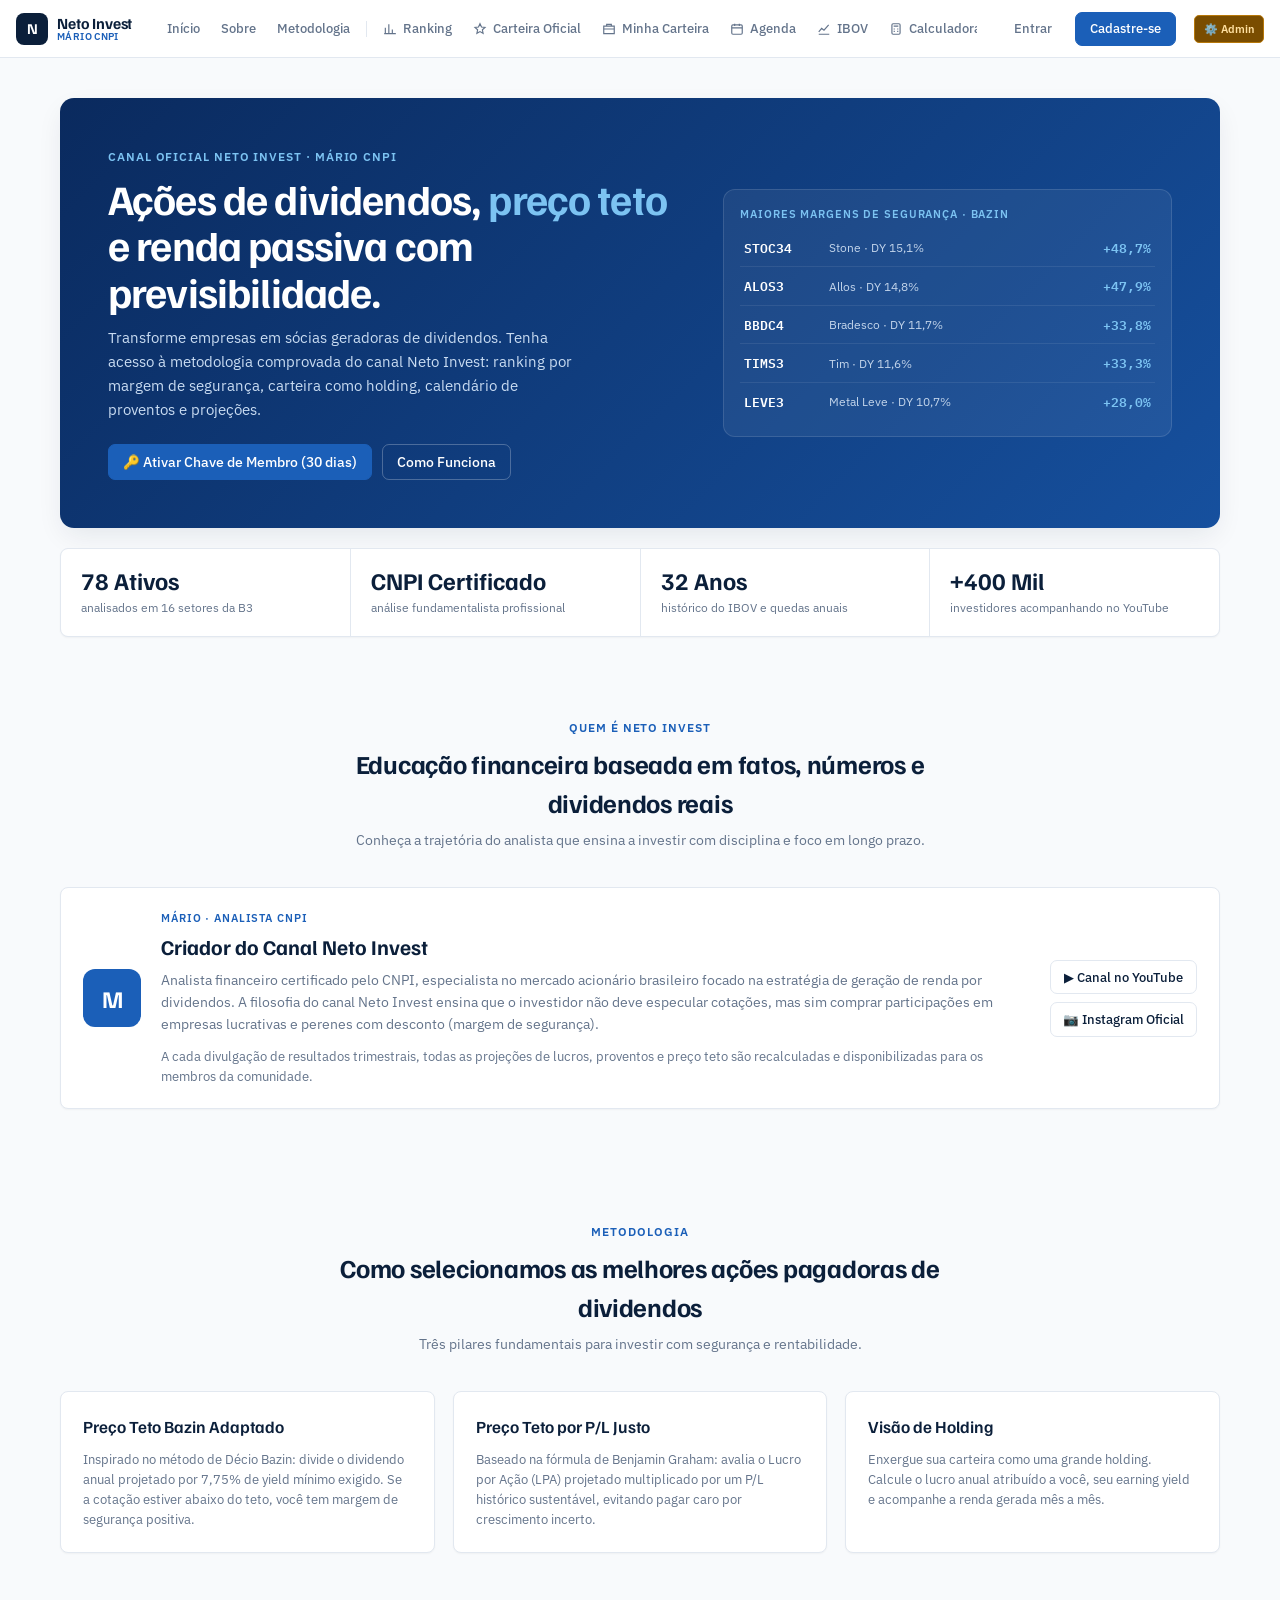
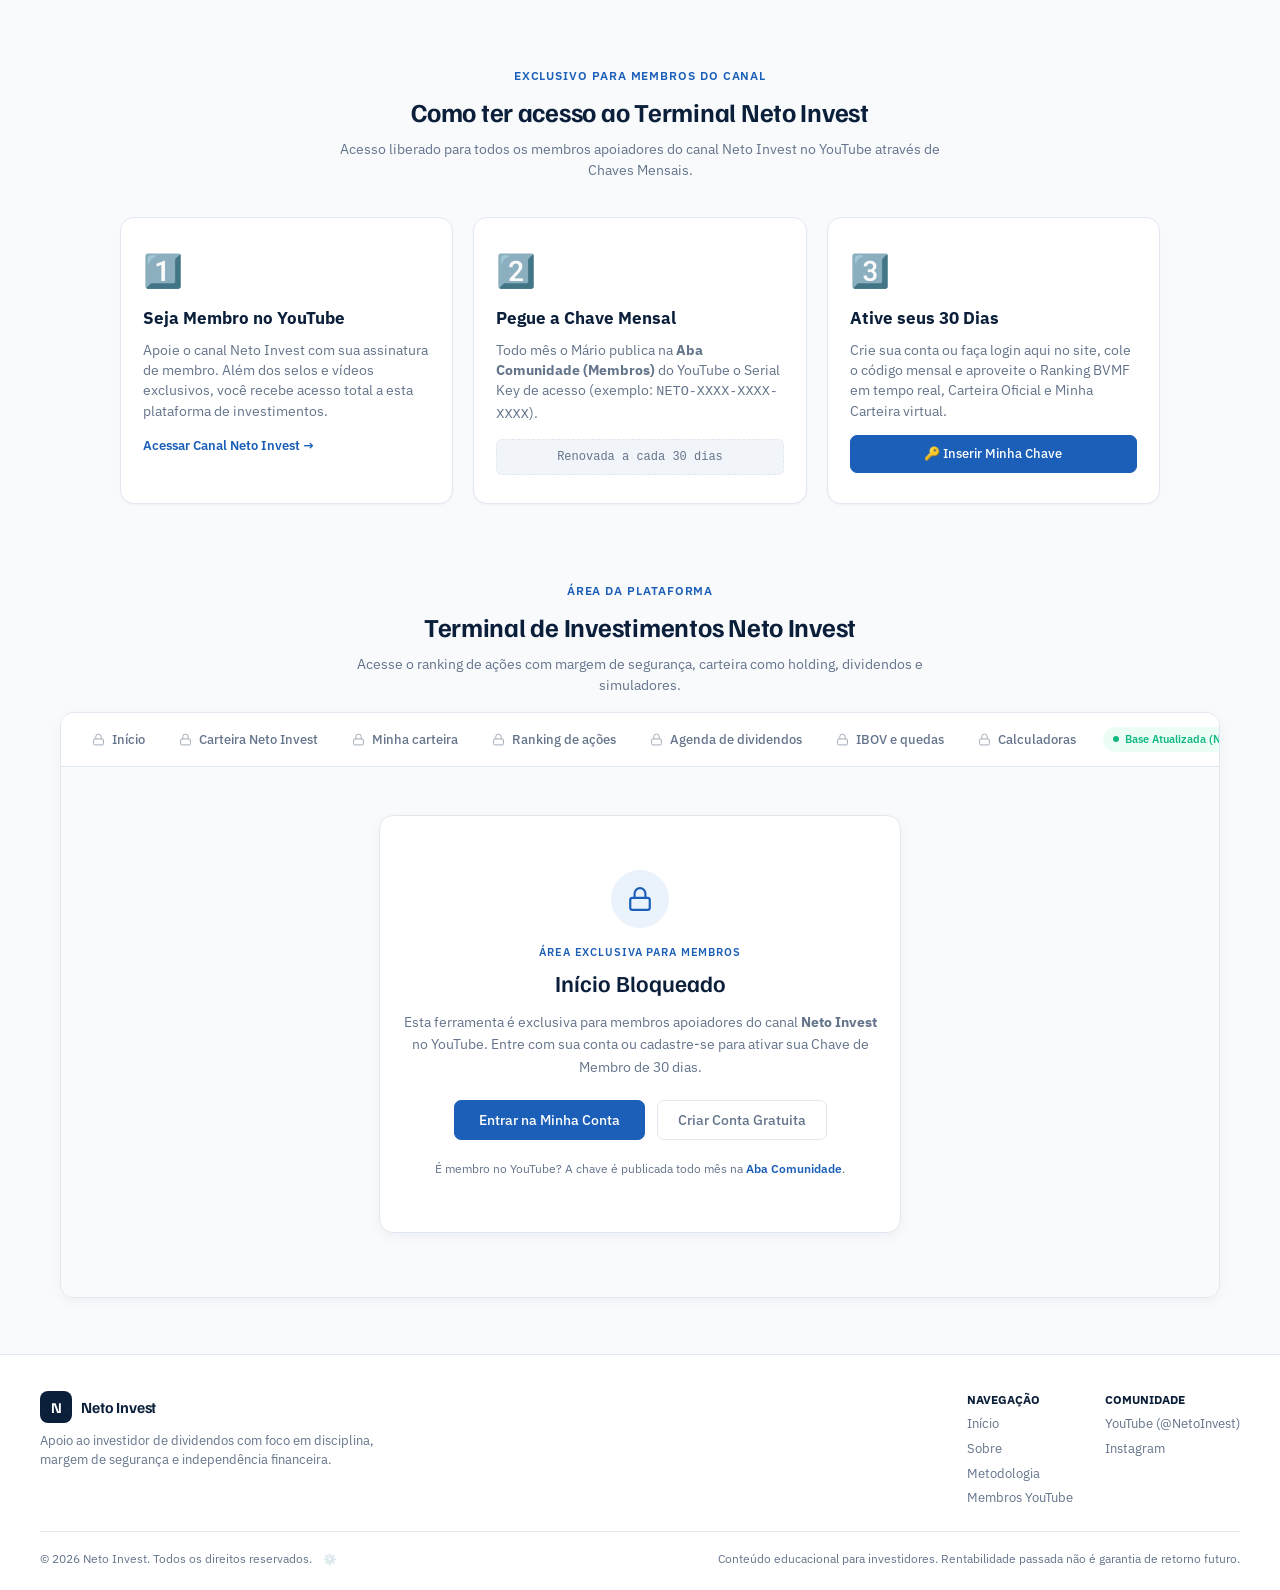
==== commit 88ac3586: "feat: reformulacao para area de membros do YouTube com Serial Key de 30 dias (removidos precos e gat" ====
--- a/index.html
+++ b/index.html
@@ -2240,7 +2240,8 @@
         
         <span class="hnav-divider"></span>
         
-        <a href="#planos" class="hnav-link hnav-cta" data-tab="planos" onclick="window.TerminalApp && window.TerminalApp.goToLanding('planos')">Planos VIP</a>
+        <a href="#como-acessar" class="hnav-link" data-tab="como-acessar" onclick="window.TerminalApp && window.TerminalApp.goToLanding('como-acessar')">Membros</a>
+        <button class="hnav-link hnav-cta" onclick="window.AppUI.openKeyModal()" style="background:none;border:none;cursor:pointer;">🔑 Ativar Chave</button>
       </nav>
 
       <!-- Ações de Login e Cadastro -->
@@ -2265,9 +2266,9 @@
           Transforme empresas em sócias geradoras de dividendos. Tenha acesso à metodologia comprovada do canal Neto Invest: ranking por margem de segurança, carteira como holding, calendário de proventos e projeções.
         </p>
         <div class="hero-buttons">
-          <a class="btn pri" href="#planos">Assinar e Liberar Acesso VIP</a>
-          <a class="btn ghost" href="#terminal-section" onclick="window.TerminalApp && window.TerminalApp.goToTab('ranking')" style="color:#fff;border:1px solid rgba(255,255,255,0.25);">
-            Explorar Plataforma
+          <a class="btn pri" href="javascript:void(0)" onclick="window.AppUI.openKeyModal()">🔑 Ativar Chave de Membro (30 dias)</a>
+          <a class="btn ghost" href="#como-acessar" style="color:#fff;border:1px solid rgba(255,255,255,0.25);">
+            Como Funciona
           </a>
         </div>
       </div>
@@ -2367,72 +2368,49 @@
   </section>
 
   <!-- ========================================================================
-       SEÇÃO 4: PLANOS (Comprar Acesso à Plataforma - Monetização)
+       SEÇÃO 4: ÁREA DE MEMBROS (Acesso Exclusivo com Chave Mensal do YouTube)
        ======================================================================== -->
-  <section class="landing-section" id="planos">
+  <section class="landing-section" id="como-acessar">
     <div class="section-head">
-      <span class="eyebrow">Planos & Assinaturas</span>
-      <h2>Escolha o seu plano de acesso à plataforma Neto Invest</h2>
-      <p>Libere imediatamente o ranking de 78 ações, carteira como holding, calendário e simuladores.</p>
+      <span class="eyebrow">Exclusivo para Membros do Canal</span>
+      <h2>Como ter acesso ao Terminal Neto Invest</h2>
+      <p>Acesso liberado para todos os membros apoiadores do canal Neto Invest no YouTube através de Chaves Mensais.</p>
     </div>
 
-    <div class="pricing-grid">
-      <!-- Mensal -->
-      <div class="pricing-card">
-        <div class="pricing-name">Mensal</div>
-        <div class="pricing-price">
-          <span class="curr">R$</span>
-          <span class="val">39</span>
-          <span class="cycle">,90/mês</span>
+    <div style="display:grid;grid-template-columns:repeat(auto-fit, minmax(280px, 1fr));gap:20px;max-width:1040px;margin:0 auto;">
+      <div class="panel" style="padding:28px 22px;border-radius:var(--r-lg);">
+        <div style="font-size:32px;margin-bottom:12px;">1️⃣</div>
+        <h3 style="font-size:17px;margin:0 0 8px;color:var(--ink);">Seja Membro no YouTube</h3>
+        <p style="font-size:13.5px;color:var(--muted);line-height:1.5;">
+          Apoie o canal Neto Invest com sua assinatura de membro. Além dos selos e vídeos exclusivos, você recebe acesso total a esta plataforma de investimentos.
+        </p>
+        <div style="margin-top:14px;">
+          <a href="https://www.youtube.com/@NetoInvest" target="_blank" rel="noopener" style="color:var(--accent);font-size:13px;font-weight:600;text-decoration:none;">
+            Acessar Canal Neto Invest →
+          </a>
         </div>
-        <div class="pricing-desc">Acesso flexível mês a mês com renovação automática, sem fidelidade.</div>
-        <div class="pricing-features">
-          <div><svg viewBox="0 0 24 24"><path d="M20 6L9 17l-5-5"/></svg> Ranking de 78 ações da B3</div>
-          <div><svg viewBox="0 0 24 24"><path d="M20 6L9 17l-5-5"/></svg> Preço teto Bazin e P/L Justo</div>
-          <div><svg viewBox="0 0 24 24"><path d="M20 6L9 17l-5-5"/></svg> Carteira oficial Neto Invest</div>
-          <div><svg viewBox="0 0 24 24"><path d="M20 6L9 17l-5-5"/></svg> Agenda anual de dividendos</div>
-          <div><svg viewBox="0 0 24 24"><path d="M20 6L9 17l-5-5"/></svg> Simuladores e calculadoras</div>
+      </div>
+
+      <div class="panel" style="padding:28px 22px;border-radius:var(--r-lg);">
+        <div style="font-size:32px;margin-bottom:12px;">2️⃣</div>
+        <h3 style="font-size:17px;margin:0 0 8px;color:var(--ink);">Pegue a Chave Mensal</h3>
+        <p style="font-size:13.5px;color:var(--muted);line-height:1.5;">
+          Todo mês o Mário publica na <b>Aba Comunidade (Membros)</b> do YouTube o Serial Key de acesso (exemplo: <code>NETO-XXXX-XXXX-XXXX</code>).
+        </p>
+        <div style="margin-top:14px;background:var(--sunk);border:1px dashed var(--line);border-radius:6px;padding:8px 10px;font-size:12px;font-family:monospace;color:var(--muted);text-align:center;">
+          Renovada a cada 30 dias
         </div>
-        <button class="ghost pricing-btn" onclick="window.Checkout.openModal('mensal')">Assinar Mensal</button>
       </div>
 
-      <!-- Anual PRO (Destaque) -->
-      <div class="pricing-card featured">
-        <span class="popular-badge">Mais Escolhido · 25% OFF</span>
-        <div class="pricing-name">Anual PRO</div>
-        <div class="pricing-price">
-          <span class="curr">R$</span>
-          <span class="val">29</span>
-          <span class="cycle">,90/mês</span>
-        </div>
-        <div class="pricing-desc">Cobrado anualmente (R$ 358,80). Economize 25% e garanta 12 meses de atualizações.</div>
-        <div class="pricing-features">
-          <div><svg viewBox="0 0 24 24"><path d="M20 6L9 17l-5-5"/></svg> <b>Tudo do plano mensal incluído</b></div>
-          <div><svg viewBox="0 0 24 24"><path d="M20 6L9 17l-5-5"/></svg> Economia imediata de R$ 120,00/ano</div>
-          <div><svg viewBox="0 0 24 24"><path d="M20 6L9 17l-5-5"/></svg> Acesso prioritário a novas temporadas</div>
-          <div><svg viewBox="0 0 24 24"><path d="M20 6L9 17l-5-5"/></svg> Projeção da holding até 2031</div>
-          <div><svg viewBox="0 0 24 24"><path d="M20 6L9 17l-5-5"/></svg> Suporte prioritário para membros PRO</div>
-        </div>
-        <button class="pri pricing-btn" onclick="window.Checkout.openModal('anual')">Assinar Anual com Desconto</button>
-      </div>
-
-      <!-- Vitalício -->
-      <div class="pricing-card">
-        <div class="pricing-name">Vitalício VIP</div>
-        <div class="pricing-price">
-          <span class="curr">R$</span>
-          <span class="val">890</span>
-          <span class="cycle">único</span>
-        </div>
-        <div class="pricing-desc">Pagamento único para acesso vitalício permanente. Sem mensalidades futuras.</div>
-        <div class="pricing-features">
-          <div><svg viewBox="0 0 24 24"><path d="M20 6L9 17l-5-5"/></svg> <b>Acesso eterno a todas as ferramentas</b></div>
-          <div><svg viewBox="0 0 24 24"><path d="M20 6L9 17l-5-5"/></svg> Todas as futuras versões e planilhas</div>
-          <div><svg viewBox="0 0 24 24"><path d="M20 6L9 17l-5-5"/></svg> Atualizações automáticas de cotações</div>
-          <div><svg viewBox="0 0 24 24"><path d="M20 6L9 17l-5-5"/></svg> Selo de Membro Fundador Vitalício</div>
-          <div><svg viewBox="0 0 24 24"><path d="M20 6L9 17l-5-5"/></svg> Garantia incondicional de 7 dias</div>
-        </div>
-        <button class="ghost pricing-btn" onclick="window.Checkout.openModal('vitalicio')">Garantir Acesso Vitalício</button>
+      <div class="panel" style="padding:28px 22px;border-radius:var(--r-lg);">
+        <div style="font-size:32px;margin-bottom:12px;">3️⃣</div>
+        <h3 style="font-size:17px;margin:0 0 8px;color:var(--ink);">Ative seus 30 Dias</h3>
+        <p style="font-size:13.5px;color:var(--muted);line-height:1.5;">
+          Crie sua conta ou faça login aqui no site, cole o código mensal e aproveite o Ranking BVMF em tempo real, Carteira Oficial e Minha Carteira virtual.
+        </p>
+        <button class="pri" style="margin-top:14px;width:100%;height:38px;font-size:13px;" onclick="window.AppUI.openKeyModal()">
+          🔑 Inserir Minha Chave
+        </button>
       </div>
     </div>
   </section>
@@ -2492,7 +2470,7 @@
           <a href="#home" style="color:var(--muted);font-size:12.5px;">Início</a>
           <a href="#sobre" style="color:var(--muted);font-size:12.5px;">Sobre</a>
           <a href="#metodologia" style="color:var(--muted);font-size:12.5px;">Metodologia</a>
-          <a href="#planos" style="color:var(--muted);font-size:12.5px;">Planos</a>
+          <a href="#como-acessar" style="color:var(--muted);font-size:12.5px;">Membros YouTube</a>
         </div>
         <div style="display:flex;flex-direction:column;gap:6px;">
           <b style="font-size:11.5px;text-transform:uppercase;color:var(--ink);">Comunidade</b>
@@ -2505,7 +2483,7 @@
     <div class="footer-bottom">
       <div>
         © 2026 Neto Invest. Todos os direitos reservados. 
-        <span onclick="window.AppUI.openApiSettingsModal()" style="cursor:pointer;opacity:0.25;font-size:11px;margin-left:8px;" title="Configuração de Pagamento (Admin)">⚙️</span>
+        <span onclick="window.AppUI.openApiSettingsModal()" style="cursor:pointer;opacity:0.25;font-size:11px;margin-left:8px;" title="Painel do Administrador (Chaves & Membros)">⚙️</span>
       </div>
       <div>Conteúdo educacional para investidores. Rentabilidade passada não é garantia de retorno futuro.</div>
     </div>
@@ -2937,6 +2915,7 @@
 
   const USERS_KEY = 'netoinvest_users_v1';
   const SESSION_KEY = 'netoinvest_current_user_v1';
+  const KEYS_KEY = 'netoinvest_serial_keys_v1';
 
   // Usuários padrão de demonstração
   const INITIAL_USERS = [
@@ -2953,14 +2932,14 @@
     },
     {
       id: 'usr_demo_vip',
-      name: 'Membro Pro Demo',
+      name: 'Membro YouTube Demo',
       email: 'membro@netoinvest.com',
       password: '123',
       isAdmin: false,
       isVip: true,
-      plan: 'anual',
+      plan: 'membro-30d',
       joinedAt: '2026-11-01T10:00:00.000Z',
-      expiresAt: '2027-11-01T10:00:00.000Z'
+      expiresAt: new Date(Date.now() + 25 * 24 * 60 * 60 * 1000).toISOString()
     },
     {
       id: 'usr_demo_visitante',
@@ -2975,13 +2954,29 @@
     }
   ];
 
+  // Chaves seriais padrão para membros do YouTube
+  const INITIAL_KEYS = [
+    {
+      id: 'key_oficial_demo',
+      key: 'NETO-2026-MEMBRO-VIP',
+      label: 'Chave Oficial – Membros YouTube',
+      createdAt: new Date().toISOString(),
+      durationDays: 30,
+      uses: 12,
+      active: true
+    }
+  ];
+
   class AuthService {
     constructor() {
       this.users = this.loadUsers();
+      this.keys = this.loadKeys();
       this.currentUser = this.loadSession();
       this.listeners = [];
-    }
-
+      this.checkExpiry();
+    }
+
+    // ── Gestão de Usuários / Membros ───────────────────────────
     loadUsers() {
       let users = [...INITIAL_USERS];
       try {
@@ -2995,12 +2990,11 @@
       } catch (e) {
         console.warn('Erro ao carregar lista de usuários:', e);
       }
-      // Garante que o admin SEMPRE existe (mesmo com cache antigo no localStorage)
+      // Garante que o admin SEMPRE existe
       const adminExists = users.some(u => u.email.toLowerCase() === 'admin@netoinvest.com');
       if (!adminExists) {
         users.unshift(INITIAL_USERS[0]);
       } else {
-        // Garante que o admin existente tem isAdmin: true
         const idx = users.findIndex(u => u.email.toLowerCase() === 'admin@netoinvest.com');
         if (idx !== -1) users[idx] = { ...users[idx], isAdmin: true, isVip: true };
       }
@@ -3016,6 +3010,140 @@
       }
     }
 
+    // ── Gestão de Chaves Seriais (YouTube Member Keys) ─────────
+    loadKeys() {
+      try {
+        const stored = localStorage.getItem(KEYS_KEY);
+        if (stored) {
+          const parsed = JSON.parse(stored);
+          if (Array.isArray(parsed) && parsed.length > 0) return parsed;
+        }
+      } catch (e) {
+        console.warn('Erro ao carregar chaves:', e);
+      }
+      localStorage.setItem(KEYS_KEY, JSON.stringify(INITIAL_KEYS));
+      return [...INITIAL_KEYS];
+    }
+
+    saveKeys(keys) {
+      this.keys = keys;
+      try {
+        localStorage.setItem(KEYS_KEY, JSON.stringify(this.keys));
+      } catch (e) {
+        console.error('Erro ao salvar chaves:', e);
+      }
+    }
+
+    generateKey() {
+      const seg = () => Math.random().toString(36).substring(2, 6).toUpperCase();
+      return `NETO-${seg()}-${seg()}-${seg()}`;
+    }
+
+    createKey(label = '', durationDays = 30) {
+      const keys = this.loadKeys();
+      const newKey = {
+        id: 'key_' + Date.now(),
+        key: this.generateKey(),
+        label: (label || '').trim() || `Membros – ${new Date().toLocaleDateString('pt-BR', { month: 'long', year: 'numeric' })}`,
+        createdAt: new Date().toISOString(),
+        durationDays: parseInt(durationDays) || 30,
+        uses: 0,
+        active: true
+      };
+      keys.unshift(newKey);
+      this.saveKeys(keys);
+      return newKey;
+    }
+
+    revokeKey(keyId) {
+      const keys = this.loadKeys();
+      const k = keys.find(item => item.id === keyId);
+      if (k) {
+        k.active = false;
+        this.saveKeys(keys);
+        return true;
+      }
+      return false;
+    }
+
+    activateKey(keyStr) {
+      if (!this.currentUser) {
+        return { success: false, error: 'Faça login na sua conta para ativar a chave.' };
+      }
+      const clean = String(keyStr || '').trim().toUpperCase();
+      if (!clean) {
+        return { success: false, error: 'Por favor, digite a chave de acesso.' };
+      }
+      const keys = this.loadKeys();
+      const found = keys.find(k => k.key.toUpperCase() === clean);
+      if (!found) {
+        return { success: false, error: 'Chave não encontrada. Verifique se digitou corretamente.' };
+      }
+      if (!found.active) {
+        return { success: false, error: 'Esta chave foi desativada pelo administrador.' };
+      }
+
+      const days = found.durationDays || 30;
+      const now = Date.now();
+      let baseTime = now;
+      if (this.currentUser.expiresAt) {
+        const curExp = new Date(this.currentUser.expiresAt).getTime();
+        if (curExp > now) baseTime = curExp; // estende tempo restante
+      }
+      const newExpiry = new Date(baseTime + days * 24 * 60 * 60 * 1000).toISOString();
+
+      const userInDb = this.users.find(u => u.id === this.currentUser.id);
+      const updatedUser = {
+        ...(userInDb || this.currentUser),
+        isVip: true,
+        plan: `membro-${days}d`,
+        lastActivatedKey: found.key,
+        keyActivatedAt: new Date().toISOString(),
+        expiresAt: newExpiry
+      };
+
+      if (userInDb) {
+        Object.assign(userInDb, updatedUser);
+        this.saveUsers();
+      }
+
+      found.uses = (found.uses || 0) + 1;
+      this.saveKeys(keys);
+
+      this.saveSession(updatedUser);
+      this.notifyListeners();
+
+      return {
+        success: true,
+        user: updatedUser,
+        daysAdded: days,
+        expiresFormatted: new Date(newExpiry).toLocaleDateString('pt-BR')
+      };
+    }
+
+    checkExpiry() {
+      if (!this.currentUser || this.currentUser.isAdmin) return;
+      if (this.currentUser.isVip && this.currentUser.expiresAt) {
+        if (new Date(this.currentUser.expiresAt).getTime() <= Date.now()) {
+          const userInDb = this.users.find(u => u.id === this.currentUser.id);
+          if (userInDb) {
+            userInDb.isVip = false;
+            this.saveUsers();
+          }
+          this.saveSession({ ...this.currentUser, isVip: false });
+        }
+      }
+    }
+
+    hasActiveAccess() {
+      if (!this.currentUser) return false;
+      if (this.currentUser.isAdmin) return true;
+      if (!this.currentUser.isVip) return false;
+      if (!this.currentUser.expiresAt) return true;
+      return new Date(this.currentUser.expiresAt).getTime() > Date.now();
+    }
+
+    // ── Sessão do Usuário ───────────────────────────────────────
     loadSession() {
       try {
         const session = localStorage.getItem(SESSION_KEY);
@@ -3043,7 +3171,6 @@
     onAuthChange(callback) {
       if (typeof callback === 'function') {
         this.listeners.push(callback);
-        // Notifica imediatamente com estado atual
         callback(this.currentUser);
       }
     }
@@ -3062,11 +3189,6 @@
       return !!this.currentUser;
     }
 
-    hasActiveAccess() {
-      if (!this.currentUser) return false;
-      return !!this.currentUser.isVip;
-    }
-
     login(email, password) {
       const cleanEmail = String(email || '').trim().toLowerCase();
       const user = this.users.find(u => u.email.toLowerCase() === cleanEmail);
@@ -3074,7 +3196,6 @@
       if (!user) {
         return { success: false, error: 'E-mail não cadastrado.' };
       }
-
       if (user.password !== password) {
         return { success: false, error: 'Senha incorreta.' };
       }
@@ -3092,7 +3213,7 @@
       if (!password || password.length < 3) return { success: false, error: 'A senha deve ter no mínimo 3 caracteres.' };
 
       if (this.users.some(u => u.email.toLowerCase() === cleanEmail)) {
-        return { success: false, error: 'Este e-mail já está em uso. Faça login ou use outro.' };
+        return { success: false, error: 'Este e-mail já está cadastrado. Faça login ou use outro.' };
       }
 
       const newUser = {
@@ -3100,7 +3221,7 @@
         name: cleanName,
         email: cleanEmail,
         password: password,
-        isVip: false, // Inicia como visitante até assinar
+        isVip: false,
         plan: null,
         joinedAt: new Date().toISOString(),
         expiresAt: null
@@ -3113,54 +3234,12 @@
       return { success: true, user: newUser };
     }
 
-    upgradeCurrentUser(planName = 'anual') {
-      if (!this.currentUser) return { success: false, error: 'Nenhum usuário conectado.' };
-
-      const userInDb = this.users.find(u => u.id === this.currentUser.id);
-      const updated = {
-        ...(userInDb || this.currentUser),
-        isVip: true,
-        plan: planName,
-        subscribedAt: new Date().toISOString(),
-        expiresAt: new Date(Date.now() + 365 * 24 * 60 * 60 * 1000).toISOString()
-      };
-
-      if (userInDb) {
-        Object.assign(userInDb, updated);
-        this.saveUsers();
-      }
-
-      this.saveSession(updated);
-      return { success: true, user: updated };
-    }
-
-    upgradeUserToVip(email, planName = 'anual') {
-      const user = this.users.find(u => u.email.toLowerCase() === email.toLowerCase());
-      if (user) {
-        user.isVip = true;
-        user.plan = planName;
-        user.subscribedAt = new Date().toISOString();
-        this.saveUsers();
-
-        if (this.currentUser && this.currentUser.id === user.id) {
-          this.saveSession({ ...user });
-        }
-        return true;
-      }
-      return false;
-    }
-
-    quickDemoLogin(asVip = true) {
-      const email = asVip ? 'membro@netoinvest.com' : 'visitante@netoinvest.com';
-      return this.login(email, '123');
-    }
-
     logout() {
       this.saveSession(null);
       return { success: true };
     }
 
-    // --- Métodos de Gestão Administrativa de Assinantes ---
+    // ── Métodos Administrativos ─────────────────────────────────
     getAllUsers() {
       return [...this.users];
     }
@@ -3170,9 +3249,12 @@
       if (!user) return { success: false, error: 'Usuário não encontrado' };
 
       user.isVip = !user.isVip;
-      if (user.isVip && !user.plan) {
-        user.plan = 'anual';
-        user.expiresAt = new Date(Date.now() + 365*24*60*60*1000).toISOString();
+      if (user.isVip) {
+        user.plan = 'membro-30d';
+        user.expiresAt = new Date(Date.now() + 30 * 24 * 60 * 60 * 1000).toISOString();
+      } else {
+        user.plan = null;
+        user.expiresAt = null;
       }
       this.saveUsers();
       if (this.currentUser && this.currentUser.id === user.id) {
@@ -3182,14 +3264,18 @@
       return { success: true, user };
     }
 
-    setUserPlan(userId, plan) {
+    grantDays(userId, days = 30) {
       const user = this.users.find(u => u.id === userId);
       if (!user) return { success: false, error: 'Usuário não encontrado' };
 
-      user.plan = plan;
+      const now = Date.now();
+      let base = now;
+      if (user.expiresAt && new Date(user.expiresAt).getTime() > now) {
+        base = new Date(user.expiresAt).getTime();
+      }
       user.isVip = true;
-      const days = plan === 'mensal' ? 30 : plan === 'anual' ? 365 : 36500;
-      user.expiresAt = new Date(Date.now() + days*24*60*60*1000).toISOString();
+      user.plan = `membro-${days}d`;
+      user.expiresAt = new Date(base + days * 24 * 60 * 60 * 1000).toISOString();
 
       this.saveUsers();
       if (this.currentUser && this.currentUser.id === user.id) {
@@ -3199,22 +3285,12 @@
       return { success: true, user };
     }
 
-    deleteUser(userId) {
-      if (userId === 'usr_admin') {
-        return { success: false, error: 'Não é possível excluir o usuário administrador principal.' };
-      }
-      this.users = this.users.filter(u => u.id !== userId);
-      this.saveUsers();
-      return { success: true };
-    }
-
-    adminCreateUser({ name, email, password, plan, isVip }) {
+    adminCreateUser({ name, email, password, isVip, days = 30 }) {
       const cleanEmail = String(email || '').trim().toLowerCase();
       if (this.users.some(u => u.email.toLowerCase() === cleanEmail)) {
         return { success: false, error: 'E-mail já cadastrado.' };
       }
 
-      const days = plan === 'mensal' ? 30 : plan === 'anual' ? 365 : 36500;
       const newUser = {
         id: 'usr_' + Date.now(),
         name: name.trim(),
@@ -3222,9 +3298,9 @@
         password: password || '123456',
         isAdmin: false,
         isVip: !!isVip,
-        plan: isVip ? (plan || 'anual') : null,
+        plan: isVip ? `membro-${days}d` : null,
         joinedAt: new Date().toISOString(),
-        expiresAt: isVip ? new Date(Date.now() + days*24*60*60*1000).toISOString() : null
+        expiresAt: isVip ? new Date(Date.now() + days * 24 * 60 * 60 * 1000).toISOString() : null
       };
 
       this.users.unshift(newUser);
@@ -3232,44 +3308,13 @@
       return { success: true, user: newUser };
     }
 
-    // --- Automação: Liberação Automática por Webhook / API ---
-    processWebhookPayment({ email, name, plan, provider, transactionId }) {
-      const cleanEmail = String(email || '').trim().toLowerCase();
-      let user = this.users.find(u => u.email.toLowerCase() === cleanEmail);
-
-      const planChosen = plan || 'anual';
-      const days = planChosen === 'mensal' ? 30 : planChosen === 'anual' ? 365 : 36500;
-      const expiresAt = new Date(Date.now() + days*24*60*60*1000).toISOString();
-
-      if (user) {
-        // Usuário já existe: ativa VIP instantaneamente
-        user.isVip = true;
-        user.plan = planChosen;
-        user.expiresAt = expiresAt;
-        user.lastPayment = { provider, transactionId, date: new Date().toISOString() };
-      } else {
-        // Usuário novo: cria a conta já liberada
-        user = {
-          id: 'usr_' + Date.now(),
-          name: name ? name.trim() : cleanEmail.split('@')[0],
-          email: cleanEmail,
-          password: 'vip' + Math.floor(1000 + Math.random()*9000), // senha inicial
-          isAdmin: false,
-          isVip: true,
-          plan: planChosen,
-          joinedAt: new Date().toISOString(),
-          expiresAt: expiresAt,
-          lastPayment: { provider, transactionId, date: new Date().toISOString() }
-        };
-        this.users.unshift(user);
-      }
-
+    deleteUser(userId) {
+      if (userId === 'usr_admin') {
+        return { success: false, error: 'Não é possível excluir o administrador principal.' };
+      }
+      this.users = this.users.filter(u => u.id !== userId);
       this.saveUsers();
-      if (this.currentUser && this.currentUser.email.toLowerCase() === cleanEmail) {
-        this.saveSession({ ...user });
-      }
-      this.notifyListeners();
-      return { success: true, user };
+      return { success: true };
     }
   }
 
@@ -3278,322 +3323,16 @@
 
 
 /**
- * Neto Invest - Sistema de Checkout e Compra de Acesso
- * 
- * Processa a compra de planos (Mensal, Anual, Vitalício)
- * com suporte a PIX, Cartão de Crédito e integração com APIs de Pagamento.
+ * Neto Invest - Controle de Acesso de Membros (YouTube Serial Keys)
  */
-
 (function(window) {
   'use strict';
-
-  const PLANS = {
-    mensal: {
-      id: 'mensal',
-      name: 'Plano Mensal',
-      period: 'por mês',
-      price: 39.90,
-      formattedPrice: 'R$ 39,90',
-      totalFormatted: 'R$ 39,90 / mês',
-      billingCycle: 'Cobrança mensal recorrente',
-      features: [
-        'Acesso completo ao Ranking de Ações',
-        'Carteira Neto Invest atualizada',
-        'Simulador Minha Carteira & Projeções',
-        'Agenda de Dividendos mês a mês',
-        'Calculadoras de Juros e Aposentadoria'
-      ]
+  window.Checkout = {
+    openModal() {
+      window.AppUI && window.AppUI.openKeyModal();
     },
-    anual: {
-      id: 'anual',
-      name: 'Plano Anual PRO',
-      period: 'por mês',
-      price: 29.90,
-      total: 358.80,
-      formattedPrice: 'R$ 29,90',
-      totalFormatted: 'R$ 358,80 / ano (R$ 29,90/mês)',
-      billingCycle: 'Cobrança anual com 25% de desconto',
-      popular: true,
-      features: [
-        'Tudo do Plano Mensal',
-        '25% de desconto exclusivo',
-        'Acesso antecipado a novas temporadas de balanço',
-        'Atualização prioritária da planilha',
-        'Suporte dedicado a membros PRO'
-      ]
-    },
-    vitalicio: {
-      id: 'vitalicio',
-      name: 'Membro Vitalício VIP',
-      period: 'pagamento único',
-      price: 890.00,
-      formattedPrice: 'R$ 890,00',
-      totalFormatted: 'R$ 890,00 pagamento único',
-      billingCycle: 'Acesso para sempre, sem mensalidades',
-      features: [
-        'Acesso vitalício irrestrito a todas as ferramentas',
-        'Todas as futuras versões e atualizações da plataforma',
-        'Selo exclusivo de Membro Vitalício',
-        'Canal VIP direto com a equipe',
-        'Integração direta com APIs e exportação de dados'
-      ]
-    }
+    closeModal() {}
   };
-
-  class Checkout {
-    constructor() {
-      this.selectedPlan = PLANS.anual;
-      this.paymentMethod = 'pix'; // 'pix' | 'credit_card'
-    }
-
-    openModal(planId = 'anual') {
-      this.selectedPlan = PLANS[planId] || PLANS.anual;
-      this.paymentMethod = 'pix';
-      this.renderModal();
-    }
-
-    closeModal() {
-      const modal = document.getElementById('checkout-modal');
-      if (modal) modal.remove();
-    }
-
-    renderModal() {
-      this.closeModal();
-
-      const user = window.AuthService ? window.AuthService.getCurrentUser() : null;
-      const plan = this.selectedPlan;
-
-      const modalEl = document.createElement('div');
-      modalEl.id = 'checkout-modal';
-      modalEl.className = 'modal-backdrop';
-      modalEl.innerHTML = `
-        <div class="modal-card modal-checkout" role="dialog" aria-modal="true">
-          <div class="modal-header">
-            <div>
-              <span class="eyebrow" style="color:var(--accent)">Finalizar Assinatura</span>
-              <h2 style="margin:2px 0 0;font-size:20px">${plan.name}</h2>
-            </div>
-            <button class="x modal-close-btn" onclick="window.Checkout.closeModal()">✕</button>
-          </div>
-
-          <div class="checkout-grid">
-            <!-- Coluna da Esquerda: Resumo do Pedido -->
-            <div class="checkout-summary">
-              <div class="checkout-plan-badge">
-                <b>${plan.totalFormatted}</b>
-                <small>${plan.billingCycle}</small>
-              </div>
-
-              <div class="checkout-features-list">
-                ${plan.features.map(f => `<div><span style="color:var(--good);font-weight:700">✓</span> ${f}</div>`).join('')}
-              </div>
-
-              <div class="checkout-guarantee">
-                <svg viewBox="0 0 24 24" style="width:20px;height:20px;stroke:var(--accent);fill:none;stroke-width:2;"><path d="M12 22s8-4 8-10V5l-8-3-8 3v7c0 6 8 10 8 10z"/></svg>
-                <div>
-                  <b>Garantia Incondicional de 7 Dias</b>
-                  <p style="margin:2px 0 0;font-size:11.5px;color:var(--muted)">Se não gostar, devolvemos 100% do seu investimento sem burocracia.</p>
-                </div>
-              </div>
-            </div>
-
-            <!-- Coluna da Direita: Dados e Pagamento -->
-            <div class="checkout-form-area">
-              <div class="form-group">
-                <label>Seu Nome Completo</label>
-                <input type="text" id="chk-name" value="${user ? user.name : ''}" placeholder="Ex: João da Silva" required>
-              </div>
-
-              <div class="form-group">
-                <label>Seu Melhor E-mail</label>
-                <input type="email" id="chk-email" value="${user ? user.email : ''}" placeholder="Ex: joao@email.com" required>
-              </div>
-
-              <!-- Abas de Pagamento -->
-              <div class="payment-tabs">
-                <button type="button" class="tab-btn ${this.paymentMethod === 'pix' ? 'active' : ''}" onclick="window.Checkout.setPaymentMethod('pix')">
-                  <svg viewBox="0 0 24 24" style="width:16px;height:16px;fill:currentColor;"><path d="M12 2L4 7v10l8 5 8-5V7l-8-5zm0 2.2L18.2 8 12 11.8 5.8 8 12 4.2zM6 9.5l5 3.1v6.7l-5-3.1V9.5zm7 9.8v-6.7l5-3.1v6.7l-5 3.1z"/></svg>
-                  PIX (Acesso Imediato)
-                </button>
-                <button type="button" class="tab-btn ${this.paymentMethod === 'credit_card' ? 'active' : ''}" onclick="window.Checkout.setPaymentMethod('credit_card')">
-                  <svg viewBox="0 0 24 24" style="width:16px;height:16px;fill:none;stroke:currentColor;stroke-width:2;"><rect x="2" y="5" width="20" height="14" rx="2"/><line x1="2" y1="10" x2="22" y2="10"/></svg>
-                  Cartão de Crédito
-                </button>
-              </div>
-
-              <!-- Detalhes do Pagamento -->
-              <div id="payment-details-view">
-                ${this.renderPaymentMethodDetails()}
-              </div>
-
-              <div id="checkout-status-msg" style="margin-top:10px;font-size:12.5px;"></div>
-
-              <button class="pri checkout-submit-btn" id="chk-submit" onclick="window.Checkout.processCheckout()">
-                Confirmar e Liberar Acesso VIP
-              </button>
-            </div>
-          </div>
-        </div>
-      `;
-
-      document.body.appendChild(modalEl);
-    }
-
-    setPaymentMethod(method) {
-      this.paymentMethod = method;
-      const tabs = document.querySelectorAll('.payment-tabs .tab-btn');
-      tabs.forEach(t => t.classList.remove('active'));
-      const activeTab = method === 'pix' ? tabs[0] : tabs[1];
-      if (activeTab) activeTab.classList.add('active');
-
-      const view = document.getElementById('payment-details-view');
-      if (view) view.innerHTML = this.renderPaymentMethodDetails();
-    }
-
-    renderPaymentMethodDetails() {
-      if (this.paymentMethod === 'pix') {
-        const pixPayload = '00020126580014BR.GOV.BCB.PIX0136netoinvest.contato@pagamentos.com.br520400005303986540' + (this.selectedPlan.price || 358.80) + '5802BR5925NETO INVEST PLATAFORMA6009SAO PAULO62070503***6304E2B1';
-        return `
-          <div class="pix-payment-box">
-            <div class="pix-qr-fake">
-              <svg viewBox="0 0 100 100" style="width:90px;height:90px;">
-                <rect x="0" y="0" width="100" height="100" fill="#fff"/>
-                <rect x="10" y="10" width="25" height="25" fill="#0B1F3A"/>
-                <rect x="15" y="15" width="15" height="15" fill="#fff"/>
-                <rect x="18" y="18" width="9" height="9" fill="#0B1F3A"/>
-                
-                <rect x="65" y="10" width="25" height="25" fill="#0B1F3A"/>
-                <rect x="70" y="15" width="15" height="15" fill="#fff"/>
-                <rect x="73" y="18" width="9" height="9" fill="#0B1F3A"/>
-                
-                <rect x="10" y="65" width="25" height="25" fill="#0B1F3A"/>
-                <rect x="15" y="70" width="15" height="15" fill="#fff"/>
-                <rect x="18" y="73" width="9" height="9" fill="#0B1F3A"/>
-                
-                <circle cx="50" cy="50" r="10" fill="#1B5FB8"/>
-                <rect x="42" y="15" width="8" height="18" fill="#0B1F3A"/>
-                <rect x="42" y="68" width="8" height="18" fill="#0B1F3A"/>
-                <rect x="68" y="45" width="20" height="8" fill="#0B1F3A"/>
-                <rect x="12" y="45" width="20" height="8" fill="#0B1F3A"/>
-              </svg>
-            </div>
-            <div style="flex:1;min-width:0">
-              <span class="eyebrow" style="color:var(--good)">Aprovação Instantânea</span>
-              <p style="margin:4px 0 8px;font-size:12px;color:var(--muted)">Abra o app do seu banco, escolha Pix Copia e Cola e confirme o pagamento.</p>
-              <div style="display:flex;gap:6px">
-                <input type="text" readonly value="${pixPayload}" style="font-size:11px;padding:6px;background:var(--sunk);" id="pix-copy-input">
-                <button type="button" class="ghost" style="padding:6px 10px;font-size:11.5px;white-space:nowrap" onclick="window.Checkout.copyPixCode()">Copiar Código</button>
-              </div>
-            </div>
-          </div>
-        `;
-      } else {
-        return `
-          <div class="card-payment-form">
-            <div class="form-group">
-              <label>Número do Cartão</label>
-              <input type="text" placeholder="0000 0000 0000 0000" maxlength="19" id="card-num" value="4532 •••• •••• 8892">
-            </div>
-            <div style="display:grid;grid-template-columns:1fr 1fr;gap:10px">
-              <div class="form-group">
-                <label>Validade</label>
-                <input type="text" placeholder="MM/AA" maxlength="5" id="card-exp" value="12/28">
-              </div>
-              <div class="form-group">
-                <label>CVV</label>
-                <input type="text" placeholder="123" maxlength="4" id="card-cvv" value="789">
-              </div>
-            </div>
-          </div>
-        `;
-      }
-    }
-
-    copyPixCode() {
-      const input = document.getElementById('pix-copy-input');
-      if (input) {
-        input.select();
-        document.execCommand('copy');
-        if (window.AppUI) window.AppUI.showToast('Código Pix copiado para a área de transferência!');
-      }
-    }
-
-    async processCheckout() {
-      const nameInput = document.getElementById('chk-name');
-      const emailInput = document.getElementById('chk-email');
-      const statusMsg = document.getElementById('checkout-status-msg');
-      const submitBtn = document.getElementById('chk-submit');
-
-      const name = nameInput ? nameInput.value.trim() : '';
-      const email = emailInput ? emailInput.value.trim() : '';
-
-      if (!name) {
-        if (statusMsg) statusMsg.innerHTML = '<span style="color:var(--bad)">Por favor, preencha seu nome.</span>';
-        return;
-      }
-      if (!email || !email.includes('@')) {
-        if (statusMsg) statusMsg.innerHTML = '<span style="color:var(--bad)">Por favor, insira um e-mail válido.</span>';
-        return;
-      }
-
-      submitBtn.disabled = true;
-      submitBtn.innerHTML = 'Processando pagamento seguro…';
-      if (statusMsg) statusMsg.innerHTML = '<span style="color:var(--accent)">Processando pagamento seguro…</span>';
-
-      const orderData = {
-        id: 'PED-' + Date.now(),
-        plan: this.selectedPlan.id,
-        planName: this.selectedPlan.name,
-        total: this.selectedPlan.price,
-        customer: { name, email },
-        method: this.paymentMethod
-      };
-
-      // Dispara chamada para a API de Pagamento / Webhook
-      const response = await window.ApiService.processSubscriptionPayment(orderData);
-
-      if (response && response.success) {
-        // Se usuário não existia, cria ou atualiza no AuthService
-        let currentUser = window.AuthService.getCurrentUser();
-        if (!currentUser) {
-          const regRes = window.AuthService.register({
-            name,
-            email,
-            password: '123'
-          });
-          if (regRes.success) currentUser = regRes.user;
-          else {
-            window.AuthService.login(email, '123');
-            currentUser = window.AuthService.getCurrentUser();
-          }
-        }
-
-        // Ativa o plano VIP
-        window.AuthService.upgradeCurrentUser(this.selectedPlan.id);
-
-        if (statusMsg) {
-          statusMsg.innerHTML = '<span style="color:var(--good);font-weight:600">✓ Pagamento Aprovado com Sucesso!</span>';
-        }
-
-        setTimeout(() => {
-          this.closeModal();
-          if (window.AppUI) {
-            window.AppUI.showToast('🎉 Parabéns! Seu acesso à plataforma Neto Invest está 100% liberado!');
-            window.AppUI.navigateToSection('terminal-section');
-          }
-          if (window.NetoPlatform) {
-            window.NetoPlatform.render();
-          }
-        }, 1000);
-      } else {
-        submitBtn.disabled = false;
-        submitBtn.innerHTML = 'Confirmar e Liberar Acesso VIP';
-        if (statusMsg) statusMsg.innerHTML = '<span style="color:var(--bad)">Erro ao processar: ' + (response?.error || 'Tente novamente.') + '</span>';
-      }
-    }
-  }
-
-  window.Checkout = new Checkout();
 })(window);
 
 
@@ -4142,28 +3881,64 @@
   }
 
   function renderLockedGate(viewId) {
-    const viewName = VIEWS.find(v => v.id === viewId)?.name || 'Recurso Exclusivo';
+    const viewName = VIEWS.find(v => v.id === viewId)?.name || 'Recurso da Plataforma';
+    const user = window.AuthService && window.AuthService.getCurrentUser();
+
+    if (!user) {
+      return `
+        <div class="panel locked-gate-panel" style="text-align:center;padding:54px 20px;max-width:640px;margin:24px auto;border-radius:var(--r-lg);box-shadow:var(--shadow-md);">
+          <div style="width:58px;height:58px;border-radius:50%;background:var(--accent-soft);color:var(--accent);display:grid;place-items:center;margin:0 auto 16px;">
+            <svg viewBox="0 0 24 24" style="width:26px;height:26px;stroke:currentColor;fill:none;stroke-width:2;"><rect x="3" y="11" width="18" height="11" rx="2" ry="2"></rect><path d="M7 11V7a5 5 0 0 1 10 0v4"></path></svg>
+          </div>
+          <div class="eyebrow" style="color:var(--accent);margin-bottom:6px;">Área Exclusiva para Membros</div>
+          <h2 style="font-size:23px;margin:0 0 10px;color:var(--ink);">${viewName} Bloqueado</h2>
+          <p style="font-size:14px;color:var(--muted);line-height:1.6;margin:0 auto 22px;max-width:480px;">
+            Esta ferramenta é exclusiva para membros apoiadores do canal <b>Neto Invest</b> no YouTube. Entre com sua conta ou cadastre-se para ativar sua Chave de Membro de 30 dias.
+          </p>
+          <div style="display:flex;gap:12px;justify-content:center;flex-wrap:wrap;">
+            <button class="pri" style="height:40px;padding:0 24px;font-size:13.5px;" onclick="window.AppUI.openAuthModal('login')">
+              Entrar na Minha Conta
+            </button>
+            <button class="ghost" style="height:40px;padding:0 20px;font-size:13.5px;border:1px solid var(--line);" onclick="window.AppUI.openAuthModal('register')">
+              Criar Conta Gratuita
+            </button>
+          </div>
+          <p style="margin-top:20px;font-size:12px;color:var(--muted);">
+            É membro no YouTube? A chave é publicada todo mês na 
+            <a href="https://www.youtube.com/@NetoInvest" target="_blank" rel="noopener" style="color:var(--accent);font-weight:600;">Aba Comunidade</a>.
+          </p>
+        </div>
+      `;
+    }
+
     return `
-      <div class="panel locked-gate-panel" style="text-align:center;padding:54px 20px;max-width:640px;margin:24px auto;border-radius:var(--r-lg);box-shadow:var(--shadow-md);">
-        <div style="width:58px;height:58px;border-radius:50%;background:var(--accent-soft);color:var(--accent);display:grid;place-items:center;margin:0 auto 16px;">
-          <svg viewBox="0 0 24 24" style="width:26px;height:26px;stroke:currentColor;fill:none;stroke-width:2;"><rect x="3" y="11" width="18" height="11" rx="2" ry="2"></rect><path d="M7 11V7a5 5 0 0 1 10 0v4"></path></svg>
+      <div class="panel locked-gate-panel" style="text-align:center;padding:50px 24px;max-width:620px;margin:24px auto;border-radius:var(--r-lg);box-shadow:var(--shadow-md);">
+        <div style="width:62px;height:62px;border-radius:50%;background:rgba(183,120,10,0.15);color:var(--accent);display:grid;place-items:center;margin:0 auto 16px;font-size:28px;">
+          🔑
         </div>
-        <div class="eyebrow" style="color:var(--accent);margin-bottom:6px;">Área Exclusiva para Membros</div>
-        <h2 style="font-size:23px;margin:0 0 10px;color:var(--ink);">${viewName} Bloqueado</h2>
-        <p style="font-size:14px;color:var(--muted);line-height:1.6;margin:0 auto 22px;max-width:480px;">
-          Este recurso é restrito aos membros da plataforma <b>Neto Invest</b>. Faça login para acessar as cotações ao vivo via BVMF (B3), preços teto e simuladores.
+        <div class="eyebrow" style="color:var(--accent);margin-bottom:6px;">Chave Mensal de Membro YouTube</div>
+        <h2 style="font-size:22px;margin:0 0 8px;color:var(--ink);">Ative seus 30 dias de acesso</h2>
+        <p style="font-size:13.5px;color:var(--muted);line-height:1.6;margin:0 auto 20px;max-width:460px;">
+          Olá, <b>${user.name.split(' ')[0]}</b>! Para liberar o Ranking BVMF, a Minha Carteira e os simuladores, insira o <b>Serial Key</b> do mês publicado na área de membros do YouTube.
         </p>
-        <div style="display:flex;gap:12px;justify-content:center;flex-wrap:wrap;">
-          <button class="pri" style="height:40px;padding:0 24px;font-size:13.5px;" onclick="window.AppUI.openAuthModal('login')">
-            Entrar com Minha Conta
-          </button>
-          <button class="ghost" style="height:40px;padding:0 20px;font-size:13.5px;border:1px solid var(--line);" onclick="document.getElementById('planos').scrollIntoView({behavior:'smooth'})">
-            Ver Planos de Acesso
-          </button>
+
+        <div style="max-width:400px;margin:0 auto;display:flex;flex-direction:column;gap:10px;">
+          <div style="display:flex;gap:8px;">
+            <input type="text" id="gate-key-input" placeholder="NETO-XXXX-XXXX-XXXX"
+              style="flex:1;height:44px;font-size:14px;font-family:monospace;letter-spacing:1.5px;text-transform:uppercase;text-align:center;"
+              oninput="this.value=this.value.toUpperCase()"
+              onkeydown="if(event.key==='Enter') window.TerminalApp && window.TerminalApp.activateKeyFromGate()">
+            <button class="pri" onclick="window.TerminalApp && window.TerminalApp.activateKeyFromGate()" style="height:44px;padding:0 20px;white-space:nowrap;font-size:13.5px;">
+              Ativar
+            </button>
+          </div>
+          <div id="gate-key-error" style="display:none;color:var(--bad);font-size:12.5px;text-align:left;"></div>
         </div>
-        <p style="margin-top:16px;font-size:12px;color:var(--muted);">
-          Ainda não tem conta? <a href="javascript:void(0)" onclick="window.AppUI.openAuthModal('register')" style="color:var(--accent);font-weight:600;">Cadastre-se gratuitamente</a>
-        </p>
+
+        <div style="margin-top:22px;padding-top:16px;border-top:1px solid var(--line);font-size:12px;color:var(--muted);">
+          A chave é renovada a cada 30 dias na aba Comunidade do 
+          <a href="https://www.youtube.com/@NetoInvest" target="_blank" rel="noopener" style="color:var(--accent);font-weight:600;">Canal Neto Invest no YouTube</a>.
+        </div>
       </div>
     `;
   }
@@ -4183,11 +3958,10 @@
     const view = $('#view');
     if (!view) return;
 
-    const user = window.AuthService && window.AuthService.getCurrentUser();
-    const isLoggedIn = !!user;
-
-    // Se NÃO estiver logado: bloqueia o acesso e exibe tela de login/membro
-    if (!isLoggedIn) {
+    const hasAccess = window.AuthService && window.AuthService.hasActiveAccess();
+
+    // Se não tiver acesso ativo (chave válida de 30 dias ou admin), exibe tela de ativação
+    if (!hasAccess) {
       renderTabsHTML(false);
       syncActiveNav('');
       view.innerHTML = renderLockedGate(cur);
@@ -4231,6 +4005,25 @@
 
   // Objeto de controle global do Terminal e Navegação
   window.TerminalApp = {
+    activateKeyFromGate() {
+      const input = document.getElementById('gate-key-input');
+      const errEl = document.getElementById('gate-key-error');
+      const keyStr = input ? input.value.trim() : '';
+
+      if (!keyStr) {
+        if (errEl) { errEl.style.display = 'block'; errEl.textContent = 'Digite a chave de acesso.'; }
+        return;
+      }
+
+      const res = window.AuthService.activateKey(keyStr);
+      if (res.success) {
+        if (errEl) errEl.style.display = 'none';
+        window.AppUI && window.AppUI.showToast(`✅ Acesso liberado por mais ${res.daysAdded} dias (válido até ${res.expiresFormatted})!`);
+        render();
+      } else {
+        if (errEl) { errEl.style.display = 'block'; errEl.textContent = res.error; }
+      }
+    },
     goToTab(tabId) {
       const user = window.AuthService && window.AuthService.getCurrentUser();
       if (!user) {
@@ -4680,10 +4473,10 @@
 
 
 // ──────────────────────────────────────────────────────────────────────────────
-// Painel do Administrador (Gestão de Assinantes & Automação de Pagamentos)
+// Painel do Administrador (Gestão de Membros & Chaves Serial YouTube)
 // ──────────────────────────────────────────────────────────────────────────────
 window.AdminPanel = {
-  currentTab: 'subscribers', // 'subscribers' | 'payments' | 'webhook_sim'
+  currentTab: 'subscribers', // 'subscribers' | 'keys'
   searchTerm: '',
 
   open(initialTab = 'subscribers') {
@@ -4698,11 +4491,11 @@
         <div class="admin-header">
           <div>
             <div style="display:flex;align-items:center;gap:8px;">
-              <span class="admin-badge">Painel de Controle</span>
+              <span class="admin-badge">Canal YouTube</span>
               <h2 style="font-size:22px;margin:0;">Administração Neto Invest</h2>
             </div>
             <p style="font-size:12.5px;color:var(--muted);margin-top:4px;">
-              Gestão de assinantes, controle de acessos VIP e integração com API de pagamentos.
+              Gestão de membros do canal e gerador de Chaves Seriais de 30 dias para a Área de Membros.
             </p>
           </div>
           <button class="x" onclick="window.AdminPanel.close()">✕</button>
@@ -4710,18 +4503,15 @@
 
         <div class="admin-tabs">
           <button class="admin-tab-btn ${this.currentTab === 'subscribers' ? 'active' : ''}" onclick="window.AdminPanel.switchTab('subscribers')">
-            👥 Assinantes (${window.AuthService ? window.AuthService.getAllUsers().length : 0})
+            👥 Membros (${window.AuthService ? window.AuthService.getAllUsers().length : 0})
           </button>
-          <button class="admin-tab-btn ${this.currentTab === 'payments' ? 'active' : ''}" onclick="window.AdminPanel.switchTab('payments')">
-            💳 Gateway & Chaves de Pagamento
-          </button>
-          <button class="admin-tab-btn ${this.currentTab === 'webhook_sim' ? 'active' : ''}" onclick="window.AdminPanel.switchTab('webhook_sim')">
-            ⚡ Automação de Compras (Webhook)
+          <button class="admin-tab-btn ${this.currentTab === 'keys' ? 'active' : ''}" onclick="window.AdminPanel.switchTab('keys')">
+            🔑 Chaves de Acesso (${window.AuthService ? window.AuthService.loadKeys().length : 0})
           </button>
         </div>
 
         <div id="admin-tab-content">
-          ${this.renderTabContent()}
+          ${this.renderCurrentTab()}
         </div>
       </div>
     `;
@@ -4730,351 +4520,232 @@
   },
 
   close() {
-    const modal = document.getElementById('admin-panel-modal');
-    if (modal) modal.remove();
+    const el = document.getElementById('admin-panel-modal');
+    if (el) el.remove();
   },
 
   switchTab(tab) {
     this.currentTab = tab;
-    document.querySelectorAll('.admin-tab-btn').forEach((b, i) => {
-      b.classList.toggle('active', (i === 0 && tab === 'subscribers') || (i === 1 && tab === 'payments') || (i === 2 && tab === 'webhook_sim'));
+    const content = document.getElementById('admin-tab-content');
+    if (content) content.innerHTML = this.renderCurrentTab();
+    document.querySelectorAll('.admin-tab-btn').forEach((btn, i) => {
+      btn.classList.toggle('active', (i === 0 && tab === 'subscribers') || (i === 1 && tab === 'keys'));
     });
-    const container = document.getElementById('admin-tab-content');
-    if (container) container.innerHTML = this.renderTabContent();
   },
 
-  renderTabContent() {
-    if (this.currentTab === 'subscribers') return this.renderSubscribersTab();
-    if (this.currentTab === 'payments') return this.renderPaymentsTab();
-    if (this.currentTab === 'webhook_sim') return this.renderWebhookTab();
+  renderCurrentTab() {
+    if (this.currentTab === 'subscribers') return this.renderSubscribers();
+    if (this.currentTab === 'keys') return this.renderKeys();
     return '';
   },
 
-  renderSubscribersTab() {
+  search(term) {
+    this.searchTerm = term;
+    const content = document.getElementById('admin-tab-content');
+    if (content) content.innerHTML = this.renderCurrentTab();
+  },
+
+  renderSubscribers() {
     const users = window.AuthService ? window.AuthService.getAllUsers() : [];
     const total = users.length;
-    const vips = users.filter(u => u.isVip).length;
-    const mensais = users.filter(u => u.isVip && u.plan === 'mensal').length;
-    const anuais = users.filter(u => u.isVip && u.plan === 'anual').length;
-    const mrr = (mensais * 39.90) + (anuais * 29.90);
-
-    const filtered = users.filter(u => {
-      if (!this.searchTerm) return true;
-      const term = this.searchTerm.toLowerCase();
-      return u.name.toLowerCase().includes(term) || u.email.toLowerCase().includes(term);
-    });
+    const now = Date.now();
+    const vips = users.filter(u => u.isAdmin || (u.isVip && (!u.expiresAt || new Date(u.expiresAt).getTime() > now))).length;
+    const filtered = this.searchTerm
+      ? users.filter(u => u.name.toLowerCase().includes(this.searchTerm.toLowerCase()) || u.email.toLowerCase().includes(this.searchTerm.toLowerCase()))
+      : users;
 
     return `
-      <div class="admin-kpis">
-        <div class="admin-kpi-card">
-          <small>Total Cadastrados</small>
-          <b>${total}</b>
-        </div>
-        <div class="admin-kpi-card">
-          <small>Assinantes VIP</small>
-          <b style="color:var(--good);">${vips}</b>
-        </div>
-        <div class="admin-kpi-card">
-          <small>Receita Recorrente</small>
-          <b style="color:var(--accent);">R$ ${mrr.toFixed(2).replace('.', ',')}/mês</b>
-        </div>
-        <div class="admin-kpi-card">
-          <small>Conversão VIP</small>
-          <b>${total > 0 ? Math.round((vips/total)*100) : 0}%</b>
-        </div>
+      <div style="display:flex;gap:12px;margin-bottom:16px;flex-wrap:wrap;">
+        <div style="background:var(--sunk);padding:10px 14px;border-radius:8px;border:1px solid var(--line);font-size:12.5px;">👥 <b>${total}</b> membros cadastrados</div>
+        <div style="background:rgba(107,255,176,0.1);color:#6bffb0;padding:10px 14px;border-radius:8px;border:1px solid rgba(107,255,176,0.25);font-size:12.5px;">✅ <b>${vips}</b> com acesso ativo</div>
+        <div style="background:var(--sunk);padding:10px 14px;border-radius:8px;border:1px solid var(--line);font-size:12.5px;">⏳ <b>${total - vips}</b> sem chave / expirados</div>
       </div>
 
       <div style="display:flex;justify-content:space-between;align-items:center;gap:12px;margin-bottom:12px;flex-wrap:wrap;">
         <input type="text" placeholder="Buscar por nome ou e-mail..." value="${this.searchTerm}" oninput="window.AdminPanel.search(this.value)" style="flex:1;max-width:320px;height:34px;font-size:12.5px;">
-        <button class="pri" style="height:34px;font-size:12.5px;" onclick="window.AdminPanel.openCreateUserModal()">
-          + Cadastrar Novo Assinante
-        </button>
+        <button class="pri" style="height:34px;font-size:12.5px;" onclick="window.AdminPanel.openCreateUserModal()">+ Adicionar Membro</button>
       </div>
 
-      <div class="admin-tbl-wrap">
-        <table class="admin-table">
+      <div style="overflow-x:auto;">
+        <table style="width:100%;border-collapse:collapse;font-size:12.5px;">
           <thead>
-            <tr>
-              <th>Usuário</th>
-              <th>E-mail</th>
-              <th>Plano</th>
-              <th>Status VIP</th>
-              <th>Expira em</th>
-              <th style="text-align:right;">Ações de Acesso</th>
+            <tr style="border-bottom:1px solid var(--border);">
+              <th style="text-align:left;padding:8px 6px;color:var(--muted);font-weight:600;">Membro</th>
+              <th style="text-align:left;padding:8px 6px;color:var(--muted);font-weight:600;">E-mail</th>
+              <th style="text-align:center;padding:8px 6px;color:var(--muted);font-weight:600;">Status</th>
+              <th style="text-align:left;padding:8px 6px;color:var(--muted);font-weight:600;">Validade</th>
+              <th style="text-align:center;padding:8px 6px;color:var(--muted);font-weight:600;">Ações</th>
             </tr>
           </thead>
           <tbody>
-            ${filtered.map(u => `
-              <tr>
-                <td>
-                  <b>${u.name}</b> ${u.isAdmin ? '<span class="admin-badge" style="font-size:9.5px;padding:1px 5px;">ADMIN</span>' : ''}
+            ${filtered.map(u => {
+              const isActive = u.isAdmin || (u.isVip && (!u.expiresAt || new Date(u.expiresAt).getTime() > now));
+              return `
+              <tr style="border-bottom:1px solid var(--border);transition:background .15s;" onmouseenter="this.style.background='rgba(255,255,255,0.03)'" onmouseleave="this.style.background=''">
+                <td style="padding:8px 6px;">
+                  <div style="display:flex;align-items:center;gap:8px;">
+                    <span style="width:28px;height:28px;border-radius:50%;background:var(--accent-dim);display:flex;align-items:center;justify-content:center;font-size:12px;font-weight:700;">${u.name.charAt(0).toUpperCase()}</span>
+                    <div>
+                      <div style="font-weight:600;">${u.name}</div>
+                      ${u.isAdmin ? '<div style="font-size:10px;color:#B7780A;">⚙️ Administrador Principal</div>' : ''}
+                      ${u.lastActivatedKey ? `<div style="font-size:10.5px;color:var(--muted);font-family:monospace;">Chave: ${u.lastActivatedKey}</div>` : ''}
+                    </div>
+                  </div>
                 </td>
-                <td style="color:var(--muted);">${u.email}</td>
-                <td>
-                  <span style="text-transform:capitalize;font-weight:500;">${u.plan || 'Nenhum'}</span>
+                <td style="padding:8px 6px;color:var(--muted);">${u.email}</td>
+                <td style="padding:8px 6px;text-align:center;">
+                  <span class="plan-pill ${isActive ? 'vip' : 'free'}">${isActive ? '✅ Ativo' : '🔒 Sem Chave'}</span>
                 </td>
-                <td>
-                  <span class="status-badge ${u.isVip ? 'vip' : 'free'}">
-                    ${u.isVip ? '● VIP Ativo' : '○ Bloqueado'}
-                  </span>
+                <td style="padding:8px 6px;color:var(--muted);font-size:11.5px;">
+                  ${u.isAdmin ? '∞ Vitalício' : (u.expiresAt ? new Date(u.expiresAt).toLocaleDateString('pt-BR') : '—')}
                 </td>
-                <td style="font-size:11.5px;color:var(--muted);">
-                  ${u.expiresAt ? new Date(u.expiresAt).toLocaleDateString('pt-BR') : '—'}
-                </td>
-                <td style="text-align:right;">
-                  <button class="${u.isVip ? 'ghost' : 'pri'}" style="padding:4px 8px;font-size:11px;height:26px;" onclick="window.AdminPanel.toggleVip('${u.id}')">
-                    ${u.isVip ? 'Bloquear Acesso' : 'Liberar VIP'}
-                  </button>
-                  <button class="ghost" style="padding:4px 8px;font-size:11px;height:26px;" onclick="window.AdminPanel.changePlan('${u.id}')">
-                    Plano
-                  </button>
+                <td style="padding:8px 6px;text-align:center;">
                   ${!u.isAdmin ? `
-                    <button class="ghost" style="padding:4px 6px;font-size:11px;height:26px;color:var(--bad);" onclick="window.AdminPanel.deleteUser('${u.id}')" title="Excluir">
-                      ✕
+                    <button onclick="window.AdminPanel.grantDays('${u.id}', 30)" style="font-size:11px;padding:3px 8px;height:24px;border-radius:4px;cursor:pointer;background:#1a3a2a;color:#6bffb0;border:1px solid #6bffb044;font-weight:600;" title="Adicionar 30 dias de acesso">+30 Dias</button>
+                    <button onclick="window.AdminPanel.toggleVip('${u.id}')" style="font-size:11px;padding:3px 8px;height:24px;border-radius:4px;cursor:pointer;background:transparent;color:${isActive ? '#ff6b6b' : 'var(--accent)'};border:1px solid var(--border);margin-left:4px;">
+                      ${isActive ? 'Revogar' : 'Liberar'}
                     </button>
-                  ` : ''}
+                    <button onclick="window.AdminPanel.confirmDeleteUser('${u.id}', '${u.name.replace(/'/g, "\'")}')" style="font-size:11px;padding:3px 8px;height:24px;border-radius:4px;cursor:pointer;background:transparent;color:var(--muted);border:1px solid var(--border);margin-left:4px;" title="Remover usuário">
+                      🗑
+                    </button>
+                  ` : '<span style="color:var(--muted);font-size:11px;">Admin</span>'}
                 </td>
               </tr>
-            `).join('')}
+            `}).join('')}
           </tbody>
         </table>
+        ${filtered.length === 0 ? '<p style="text-align:center;color:var(--muted);padding:24px;">Nenhum membro encontrado.</p>' : ''}
       </div>
     `;
   },
 
-  renderPaymentsTab() {
-    const cfg = window.ApiService ? window.ApiService.getConfig() : {};
+  renderKeys() {
+    const keys = window.AuthService ? window.AuthService.loadKeys() : [];
+    const active = keys.filter(k => k.active);
+
     return `
-      <div style="background:var(--sunk);border:1px solid var(--line);border-radius:var(--r);padding:16px;margin-bottom:18px;">
-        <h3 style="font-size:15px;margin:0 0 6px;">Configuração do Gateway de Pagamento</h3>
-        <p style="font-size:12.5px;color:var(--muted);margin:0;">
-          Defina sua conta do Asaas, Mercado Pago, Stripe ou Kiwify para processar vendas e receber direto via PIX.
-        </p>
+      <div style="display:flex;gap:12px;margin-bottom:16px;flex-wrap:wrap;">
+        <div style="background:var(--sunk);padding:10px 14px;border-radius:8px;border:1px solid var(--line);font-size:12.5px;">🔑 <b>${keys.length}</b> chaves criadas</div>
+        <div style="background:rgba(107,255,176,0.1);color:#6bffb0;padding:10px 14px;border-radius:8px;border:1px solid rgba(107,255,176,0.25);font-size:12.5px;">✅ <b>${active.length}</b> ativas</div>
+        <div style="background:var(--sunk);padding:10px 14px;border-radius:8px;border:1px solid var(--line);font-size:12.5px;">👤 <b>${keys.reduce((a,k) => a + (k.uses||0), 0)}</b> ativações totais</div>
       </div>
 
-      <form onsubmit="window.AdminPanel.savePaymentConfig(event)" style="display:flex;flex-direction:column;gap:14px;">
-        <div style="display:grid;grid-template-columns:1fr 1fr;gap:12px;">
-          <div class="form-group">
-            <label>Plataforma de Pagamento</label>
-            <select id="adm-provider" style="width:100%">
-              <option value="asaas" ${cfg.paymentProvider === 'asaas' ? 'selected' : ''}>Asaas (Recomendado para PIX & Boletos)</option>
-              <option value="mercadopago" ${cfg.paymentProvider === 'mercadopago' ? 'selected' : ''}>Mercado Pago</option>
-              <option value="kiwify" ${cfg.paymentProvider === 'kiwify' ? 'selected' : ''}>Kiwify Webhook</option>
-              <option value="stripe" ${cfg.paymentProvider === 'stripe' ? 'selected' : ''}>Stripe</option>
-              <option value="custom" ${cfg.paymentProvider === 'custom' ? 'selected' : ''}>Webhook Próprio</option>
-            </select>
+      <div style="background:rgba(183,120,10,0.1);border:1px solid rgba(183,120,10,0.3);border-radius:8px;padding:16px;margin-bottom:18px;">
+        <h3 style="margin:0 0 6px;font-size:15px;color:var(--ink);">⚡ Gerar Nova Chave Mensal para o YouTube</h3>
+        <p style="font-size:12px;color:var(--muted);margin:0 0 12px;">Crie uma chave serial e cole na aba Comunidade / Membros do seu canal para que todos os membros tenham 30 dias de acesso.</p>
+        
+        <div style="display:flex;gap:10px;flex-wrap:wrap;align-items:flex-end;">
+          <div style="flex:1;min-width:200px;">
+            <label style="font-size:11.5px;color:var(--muted);display:block;margin-bottom:4px;">Descrição da Chave</label>
+            <input id="new-key-label" type="text" placeholder="Ex: Membros Novembro 2026" style="width:100%;height:36px;font-size:12.5px;">
           </div>
-
-          <div class="form-group">
-            <label>Ambiente de Operação</label>
-            <select id="adm-env" style="width:100%">
-              <option value="production" ${cfg.environment === 'production' ? 'selected' : ''}>Produção (Vendas Reais)</option>
-              <option value="sandbox" ${cfg.environment === 'sandbox' ? 'selected' : ''}>Sandbox (Modo Teste)</option>
-            </select>
+          <div style="width:120px;">
+            <label style="font-size:11.5px;color:var(--muted);display:block;margin-bottom:4px;">Duração (dias)</label>
+            <input id="new-key-days" type="number" value="30" min="1" max="365" style="width:100%;height:36px;font-size:12.5px;text-align:center;">
+          </div>
+          <button class="pri" onclick="window.AdminPanel.genKey()" style="height:36px;padding:0 18px;white-space:nowrap;font-size:13px;">⚡ Gerar Chave</button>
+        </div>
+
+        <div id="new-key-result" style="display:none;margin-top:14px;background:rgba(0,0,0,0.35);border:1px solid rgba(183,120,10,0.4);border-radius:6px;padding:14px;">
+          <p style="font-size:11.5px;color:var(--muted);margin:0 0 8px;">Chave gerada! Clique no botão abaixo para copiar e publicar no YouTube:</p>
+          <div style="display:flex;align-items:center;gap:10px;flex-wrap:wrap;">
+            <code id="new-key-value" style="font-size:20px;font-family:monospace;font-weight:700;color:var(--accent);letter-spacing:2px;background:rgba(0,0,0,0.5);padding:6px 12px;border-radius:4px;"></code>
+            <button class="pri" onclick="window.AdminPanel.copyKey()" style="font-size:12px;padding:0 14px;height:34px;">📋 Copiar para o YouTube</button>
           </div>
         </div>
-
-        <div class="form-group">
-          <label>Chave de API / Token Secreto da sua Conta</label>
-          <input type="text" id="adm-key" value="${cfg.apiKey || ''}" placeholder="Cole seu token gerado no painel da plataforma">
+      </div>
+
+      <h3 style="font-size:14px;margin:0 0 10px;color:var(--ink);">Histórico de Chaves Criadas</h3>
+      ${keys.length === 0 ? '<p style="color:var(--muted);font-size:13px;">Nenhuma chave criada ainda. Gere a primeira acima.</p>' : `
+        <div style="display:flex;flex-direction:column;gap:8px;">
+          ${[...keys].map(k => `
+            <div style="display:flex;align-items:center;gap:12px;padding:10px 14px;background:var(--sunk);border:1px solid var(--line);border-radius:8px;flex-wrap:wrap;">
+              <div style="flex:1;min-width:180px;">
+                <div style="font-size:14px;font-weight:700;font-family:monospace;color:${k.active ? 'var(--accent)' : 'var(--muted)'};letter-spacing:1px;">${k.key}</div>
+                <div style="font-size:11.5px;color:var(--muted);">${k.label}</div>
+              </div>
+              <div style="display:flex;gap:12px;font-size:11.5px;color:var(--muted);">
+                <span>👤 <b>${k.uses || 0}</b> ativações</span>
+                <span>📅 ${new Date(k.createdAt).toLocaleDateString('pt-BR')}</span>
+                <span>⏱ <b>${k.durationDays}d</b></span>
+              </div>
+              <span style="padding:3px 10px;border-radius:12px;font-size:11px;font-weight:600;background:${k.active ? 'rgba(107,255,176,0.1)' : 'rgba(255,107,107,0.1)'};color:${k.active ? '#6bffb0' : '#ff6b6b'};">
+                ${k.active ? '✅ Ativa' : '🔒 Revogada'}
+              </span>
+              ${k.active ? `
+                <button onclick="navigator.clipboard.writeText('${k.key}');window.AppUI.showToast('Chave copiada!');" style="font-size:11px;padding:3px 8px;height:26px;border-radius:4px;cursor:pointer;background:transparent;color:var(--accent);border:1px solid var(--accent-dim);">Copiar</button>
+                <button onclick="window.AdminPanel.revokeKey('${k.id}')" style="font-size:11px;padding:3px 8px;height:26px;border-radius:4px;cursor:pointer;background:transparent;color:#ff6b6b;border:1px solid #ff6b6b44;">Revogar</button>
+              ` : ''}
+            </div>
+          `).join('')}
         </div>
-
-        <div style="display:grid;grid-template-columns:1fr 1fr;gap:12px;">
-          <div class="form-group">
-            <label>Sua Chave Pix para Recebimentos</label>
-            <input type="text" id="adm-pix" value="${cfg.pixKey || 'netoinvest.contato@pagamentos.com.br'}" placeholder="CNPJ, E-mail ou Telefone">
-          </div>
-
-          <div class="form-group">
-            <label>URL de Notificação / Webhook</label>
-            <input type="url" id="adm-endpoint" value="${cfg.endpointUrl || ''}" placeholder="https://seusite.com.br/api/webhook">
-          </div>
-        </div>
-
-        <div id="adm-test-result" style="display:none;padding:10px;border-radius:6px;font-size:12.5px;"></div>
-
-        <div style="display:flex;gap:10px;margin-top:8px;">
-          <button type="button" class="ghost" style="flex:1;" onclick="window.AdminPanel.testConnection()">
-            Testar Conexão com Gateway
-          </button>
-          <button type="submit" class="pri" style="flex:1;">
-            Salvar Configurações de Pagamento
-          </button>
-        </div>
-      </form>
+      `}
     `;
   },
 
-  renderWebhookTab() {
-    return `
-      <div style="background:var(--accent-soft);border:1px solid rgba(27,95,184,0.2);border-radius:var(--r);padding:16px;margin-bottom:18px;">
-        <h3 style="font-size:15px;margin:0 0 6px;color:var(--accent);">Como Funciona a Automação de Compras?</h3>
-        <p style="font-size:13px;color:var(--ink);line-height:1.6;margin:0;">
-          Quando o cliente paga via PIX ou Cartão no checkout, a plataforma (Asaas/Kiwify/Mercado Pago) envia uma notificação automática chamada <b>Webhook</b>. O sistema reconhece o pagamento aprovado, cria o usuário e <b>libera o acesso VIP instantaneamente</b>.
-        </p>
-      </div>
-
-      <div class="panel" style="padding:18px;margin-bottom:16px;">
-        <h4 style="font-size:14px;margin:0 0 10px;">Simulador de Notificação de Compra Aprovada</h4>
-        <p style="font-size:12px;color:var(--muted);margin-bottom:14px;">
-          Use este simulador para testar a liberação automática sem precisar gastar dinheiro real:
-        </p>
-        <div style="display:grid;grid-template-columns:1fr 1fr 1fr;gap:10px;margin-bottom:12px;">
-          <div>
-            <label style="font-size:11px;color:var(--muted);display:block;margin-bottom:4px;">E-mail do Comprador</label>
-            <input type="email" id="sim-email" placeholder="cliente@teste.com" style="width:100%;font-size:12.5px;">
-          </div>
-          <div>
-            <label style="font-size:11px;color:var(--muted);display:block;margin-bottom:4px;">Nome do Comprador</label>
-            <input type="text" id="sim-name" placeholder="Nome do Cliente" style="width:100%;font-size:12.5px;">
-          </div>
-          <div>
-            <label style="font-size:11px;color:var(--muted);display:block;margin-bottom:4px;">Plano Comprado</label>
-            <select id="sim-plan" style="width:100%;font-size:12.5px;">
-              <option value="anual">Anual PRO (R$ 358,80)</option>
-              <option value="mensal">Mensal (R$ 39,90)</option>
-              <option value="vitalicio">Vitalício VIP (R$ 890,00)</option>
-            </select>
-          </div>
-        </div>
-
-        <button class="pri" style="height:36px;font-size:13px;width:100%;" onclick="window.AdminPanel.simulateWebhook()">
-          ⚡ Disparar Webhook e Liberar Acesso Automaticamente
-        </button>
-
-        <div id="sim-webhook-result" style="display:none;margin-top:12px;padding:12px;border-radius:6px;font-size:12.5px;"></div>
-      </div>
-    `;
+  genKey() {
+    const label = document.getElementById('new-key-label')?.value.trim() || '';
+    const days = parseInt(document.getElementById('new-key-days')?.value) || 30;
+    const newKey = window.AuthService.createKey(label, days);
+    const resultEl = document.getElementById('new-key-result');
+    const valueEl = document.getElementById('new-key-value');
+    if (resultEl) resultEl.style.display = 'block';
+    if (valueEl) valueEl.textContent = newKey.key;
+    const tabBtns = document.querySelectorAll('.admin-tab-btn');
+    if (tabBtns && tabBtns[1]) tabBtns[1].textContent = `🔑 Chaves de Acesso (${window.AuthService.loadKeys().length})`;
   },
 
-  search(val) {
-    this.searchTerm = val;
-    const content = document.getElementById('admin-tab-content');
-    if (content) content.innerHTML = this.renderSubscribersTab();
+  copyKey() {
+    const key = document.getElementById('new-key-value')?.textContent;
+    if (key && navigator.clipboard) {
+      navigator.clipboard.writeText(key).then(() => {
+        window.AppUI && window.AppUI.showToast('✅ Chave copiada! Cole na aba Membros do seu canal do YouTube.');
+      });
+    }
+  },
+
+  revokeKey(keyId) {
+    if (!confirm('Deseja realmente revogar esta chave? Novos membros não conseguirão mais ativá-la.')) return;
+    window.AuthService.revokeKey(keyId);
+    this.switchTab('keys');
+    window.AppUI && window.AppUI.showToast('Chave revogada.');
+  },
+
+  grantDays(userId, days = 30) {
+    const res = window.AuthService.grantDays(userId, days);
+    if (res.success) {
+      this.switchTab('subscribers');
+      window.AppUI && window.AppUI.showToast(`+${days} dias concedidos para ${res.user.name}!`);
+    }
   },
 
   toggleVip(userId) {
     const res = window.AuthService.toggleUserVip(userId);
     if (res.success) {
-      window.AppUI.showToast(`Status VIP atualizado para: ${res.user.name}`);
       this.switchTab('subscribers');
+      window.AppUI && window.AppUI.showToast(`Acesso ${res.user.isVip ? 'liberado' : 'revogado'} para ${res.user.name}.`);
     }
   },
 
-  changePlan(userId) {
-    const newPlan = prompt('Escolha o plano (mensal, anual ou vitalicio):', 'anual');
-    if (newPlan && ['mensal', 'anual', 'vitalicio'].includes(newPlan.toLowerCase())) {
-      const res = window.AuthService.setUserPlan(userId, newPlan.toLowerCase());
-      if (res.success) {
-        window.AppUI.showToast(`Plano alterado para ${newPlan} com sucesso!`);
-        this.switchTab('subscribers');
-      }
-    }
+  confirmDeleteUser(userId, name) {
+    if (!confirm(`Remover o membro "${name}"? Esta ação não pode ser desfeita.`)) return;
+    window.AuthService.deleteUser(userId);
+    this.switchTab('subscribers');
+    window.AppUI && window.AppUI.showToast(`Membro ${name} removido.`);
   },
 
-  deleteUser(userId) {
-    if (confirm('Tem certeza que deseja excluir este usuário?')) {
-      const res = window.AuthService.deleteUser(userId);
-      if (res.success) {
-        window.AppUI.showToast('Usuário excluído!');
-        this.switchTab('subscribers');
-      } else {
-        alert(res.error);
-      }
-    }
-  },
-
   openCreateUserModal() {
-    const name = prompt('Nome completo do assinante:');
+    const email = prompt('E-mail do novo membro:');
+    if (!email) return;
+    const name = prompt('Nome do novo membro:');
     if (!name) return;
-    const email = prompt('E-mail do assinante:');
-    if (!email) return;
-    const password = prompt('Senha de acesso:', '123456');
-    const isVip = confirm('Deseja liberar acesso VIP imediatamente?');
-    const plan = isVip ? (prompt('Plano (mensal, anual ou vitalicio):', 'anual') || 'anual') : null;
-
-    const res = window.AuthService.adminCreateUser({ name, email, password, plan, isVip });
+    const password = prompt('Senha inicial (o membro pode alterar depois):') || 'neto123';
+    const res = window.AuthService.adminCreateUser({ name, email, password, isVip: true, days: 30 });
     if (res.success) {
-      window.AppUI.showToast(`Assinante ${name} cadastrado com sucesso!`);
       this.switchTab('subscribers');
+      window.AppUI && window.AppUI.showToast(`✅ Membro ${name} adicionado com 30 dias de acesso!`);
     } else {
-      alert(res.error);
-    }
-  },
-
-  savePaymentConfig(e) {
-    e.preventDefault();
-    const provider = document.getElementById('adm-provider')?.value;
-    const key = document.getElementById('adm-key')?.value;
-    const pix = document.getElementById('adm-pix')?.value;
-    const endpoint = document.getElementById('adm-endpoint')?.value;
-    const env = document.getElementById('adm-env')?.value;
-
-    window.ApiService && window.ApiService.saveConfig({
-      paymentProvider: provider,
-      apiKey: key,
-      pixKey: pix,
-      endpointUrl: endpoint,
-      environment: env
-    });
-
-    window.AppUI.showToast('Configurações de pagamento salvas!');
-  },
-
-  async testConnection() {
-    const resBox = document.getElementById('adm-test-result');
-    if (!resBox) return;
-    resBox.style.display = 'block';
-    resBox.style.background = 'var(--sunk)';
-    resBox.style.color = 'var(--ink)';
-    resBox.textContent = 'Testando conexão com a plataforma de pagamentos...';
-
-    const res = window.ApiService ? await window.ApiService.testConnection() : { success: false, message: 'ApiService indisponível' };
-    if (res.success) {
-      resBox.style.background = 'var(--good-soft)';
-      resBox.style.color = 'var(--good)';
-      resBox.textContent = `✓ ${res.message}`;
-    } else {
-      resBox.style.background = 'var(--bad-soft)';
-      resBox.style.color = 'var(--bad)';
-      resBox.textContent = `✕ ${res.message}`;
-    }
-  },
-
-  simulateWebhook() {
-    const email = (document.getElementById('sim-email')?.value || '').trim();
-    const name = (document.getElementById('sim-name')?.value || '').trim();
-    const plan = document.getElementById('sim-plan')?.value || 'anual';
-    const resBox = document.getElementById('sim-webhook-result');
-
-    if (!email) {
-      alert('Informe o e-mail para simular o pagamento.');
-      return;
-    }
-
-    const res = window.AuthService.processWebhookPayment({
-      email,
-      name: name || 'Cliente Webhook',
-      plan,
-      provider: 'asaas_webhook',
-      transactionId: 'tx_' + Date.now()
-    });
-
-    if (res.success) {
-      resBox.style.display = 'block';
-      resBox.style.background = 'var(--good-soft)';
-      resBox.style.color = 'var(--good)';
-      resBox.innerHTML = `
-        <b>✓ Pagamento Aprovado com Sucesso!</b><br>
-        O acesso VIP para <b>${res.user.email}</b> foi liberado automaticamente no plano <b>${res.user.plan.toUpperCase()}</b>.<br>
-        <span style="font-size:11px;color:var(--muted);">Expira em: ${new Date(res.user.expiresAt).toLocaleDateString('pt-BR')}</span>
-      `;
-      window.AppUI.showToast(`Acesso VIP liberado para ${res.user.email}!`);
-      // Atualiza aba se estiver aberta
-      setTimeout(() => {
-        const btn = document.querySelector('.admin-tab-btn');
-        if (btn) btn.textContent = `👥 Assinantes (${window.AuthService.getAllUsers().length})`;
-      }, 300);
+      alert('Erro: ' + res.error);
     }
   }
 };
@@ -5129,12 +4800,23 @@
       if (!userArea) return;
 
       if (user) {
-        const isVip = !!user.isVip;
+        const hasAccess = window.AuthService.hasActiveAccess();
+        const expDate = user.expiresAt ? new Date(user.expiresAt).toLocaleDateString('pt-BR') : null;
         userArea.innerHTML = `
           <div class="user-profile-badge">
             <span class="user-avatar">${user.name.charAt(0).toUpperCase()}</span>
             <span style="font-weight:600;font-size:12.5px;">${user.name.split(' ')[0]}</span>
-            <span class="plan-pill ${isVip ? 'vip' : 'free'}">${isVip ? 'VIP' : 'Grátis'}</span>
+            <span class="plan-pill ${hasAccess ? 'vip' : 'free'}">
+              ${user.isAdmin ? 'Admin' : (hasAccess ? 'Membro Ativo' : 'Pendente')}
+            </span>
+            ${!user.isAdmin && hasAccess && expDate ? `
+              <span style="font-size:10.5px;color:var(--muted);white-space:nowrap;">(até ${expDate})</span>
+            ` : ''}
+            ${!user.isAdmin ? `
+              <button class="ghost" onclick="window.AppUI.openKeyModal()" style="padding:2px 7px;height:24px;font-size:11px;color:var(--accent);border-color:var(--accent-dim);" title="Inserir nova chave de membro">
+                🔑 Chave
+              </button>
+            ` : ''}
             ${user.isAdmin ? `
               <button class="pri" onclick="window.AdminPanel && window.AdminPanel.open()" style="padding:3px 9px;height:24px;font-size:11px;background:#B7780A;border-color:#B7780A;" title="Painel do Administrador">
                 ⚙️ Admin
@@ -5150,6 +4832,92 @@
           <button class="ghost nav-login-btn" onclick="window.AppUI.openAuthModal('login')">Entrar</button>
           <button class="pri nav-register-btn" onclick="window.AppUI.openAuthModal('register')">Cadastre-se</button>
         `;
+      }
+    }
+
+    // Modal para Membros Ativarem a Chave Serial
+    openKeyModal() {
+      this.closeKeyModal();
+      const user = window.AuthService && window.AuthService.getCurrentUser();
+      const modalEl = document.createElement('div');
+      modalEl.id = 'key-modal';
+      modalEl.className = 'modal-backdrop';
+      modalEl.innerHTML = `
+        <div class="modal-card" style="max-width:460px;width:92%;" role="dialog" aria-modal="true">
+          <div class="modal-header">
+            <div>
+              <span class="eyebrow" style="color:var(--accent);">Área de Membros</span>
+              <h2 style="font-size:20px;margin:2px 0 0;">Ativar Chave de Acesso</h2>
+            </div>
+            <button class="x" onclick="window.AppUI.closeKeyModal()">✕</button>
+          </div>
+
+          <p style="font-size:13px;color:var(--muted);line-height:1.5;margin-bottom:16px;">
+            Digite a Chave Mensal divulgada na aba <b>Comunidade / Membros</b> do canal Neto Invest no YouTube para liberar ou renovar seus 30 dias de acesso.
+          </p>
+
+          ${!user ? `
+            <div style="background:var(--sunk);border:1px solid var(--line);border-radius:8px;padding:14px;margin-bottom:16px;text-align:center;">
+              <p style="font-size:12.5px;color:var(--ink);margin-bottom:10px;">Você precisa estar conectado à sua conta para vincular a chave.</p>
+              <div style="display:flex;gap:8px;justify-content:center;">
+                <button class="pri" style="height:34px;font-size:12px;padding:0 14px;" onclick="window.AppUI.closeKeyModal();window.AppUI.openAuthModal('login');">Fazer Login</button>
+                <button class="ghost" style="height:34px;font-size:12px;padding:0 14px;" onclick="window.AppUI.closeKeyModal();window.AppUI.openAuthModal('register');">Criar Conta</button>
+              </div>
+            </div>
+          ` : `
+            <div style="margin-bottom:16px;">
+              <label style="display:block;font-size:12px;color:var(--muted);margin-bottom:6px;font-weight:600;">CHAVE SERIAL (30 DIAS)</label>
+              <input type="text" id="modal-key-input" placeholder="NETO-XXXX-XXXX-XXXX"
+                style="width:100%;height:44px;font-size:15px;font-family:monospace;letter-spacing:1.5px;text-transform:uppercase;text-align:center;"
+                oninput="this.value=this.value.toUpperCase()"
+                onkeydown="if(event.key==='Enter') window.AppUI.handleActivateKeyModal()">
+              <div id="modal-key-error" style="display:none;color:var(--bad);font-size:12px;margin-top:6px;"></div>
+            </div>
+
+            <button class="pri" style="width:100%;height:42px;font-size:13.5px;" onclick="window.AppUI.handleActivateKeyModal()">
+              ⚡ Ativar 30 Dias de Acesso
+            </button>
+          `}
+
+          <div style="margin-top:16px;padding-top:14px;border-top:1px solid var(--line);font-size:11.5px;color:var(--muted);text-align:center;">
+            Ainda não é membro no YouTube? 
+            <a href="https://www.youtube.com/@NetoInvest" target="_blank" rel="noopener" style="color:var(--accent);font-weight:600;">Seja Membro do Canal</a>
+          </div>
+        </div>
+      `;
+      document.body.appendChild(modalEl);
+      setTimeout(() => {
+        const inp = document.getElementById('modal-key-input');
+        if (inp) inp.focus();
+      }, 100);
+    }
+
+    closeKeyModal() {
+      const el = document.getElementById('key-modal');
+      if (el) el.remove();
+    }
+
+    handleActivateKeyModal() {
+      const inp = document.getElementById('modal-key-input');
+      const err = document.getElementById('modal-key-error');
+      const keyVal = inp ? inp.value.trim() : '';
+
+      if (!keyVal) {
+        if (err) { err.style.display = 'block'; err.textContent = 'Digite a chave de acesso.'; }
+        return;
+      }
+
+      const res = window.AuthService.activateKey(keyVal);
+      if (res.success) {
+        this.closeKeyModal();
+        this.showToast(`✅ Acesso liberado por mais ${res.daysAdded} dias (válido até ${res.expiresFormatted})!`);
+        if (window.NetoPlatform) {
+          window.NetoPlatform.render();
+        }
+        const term = document.getElementById('terminal-section');
+        if (term) term.scrollIntoView({ behavior: 'smooth' });
+      } else {
+        if (err) { err.style.display = 'block'; err.textContent = res.error; }
       }
     }
 
